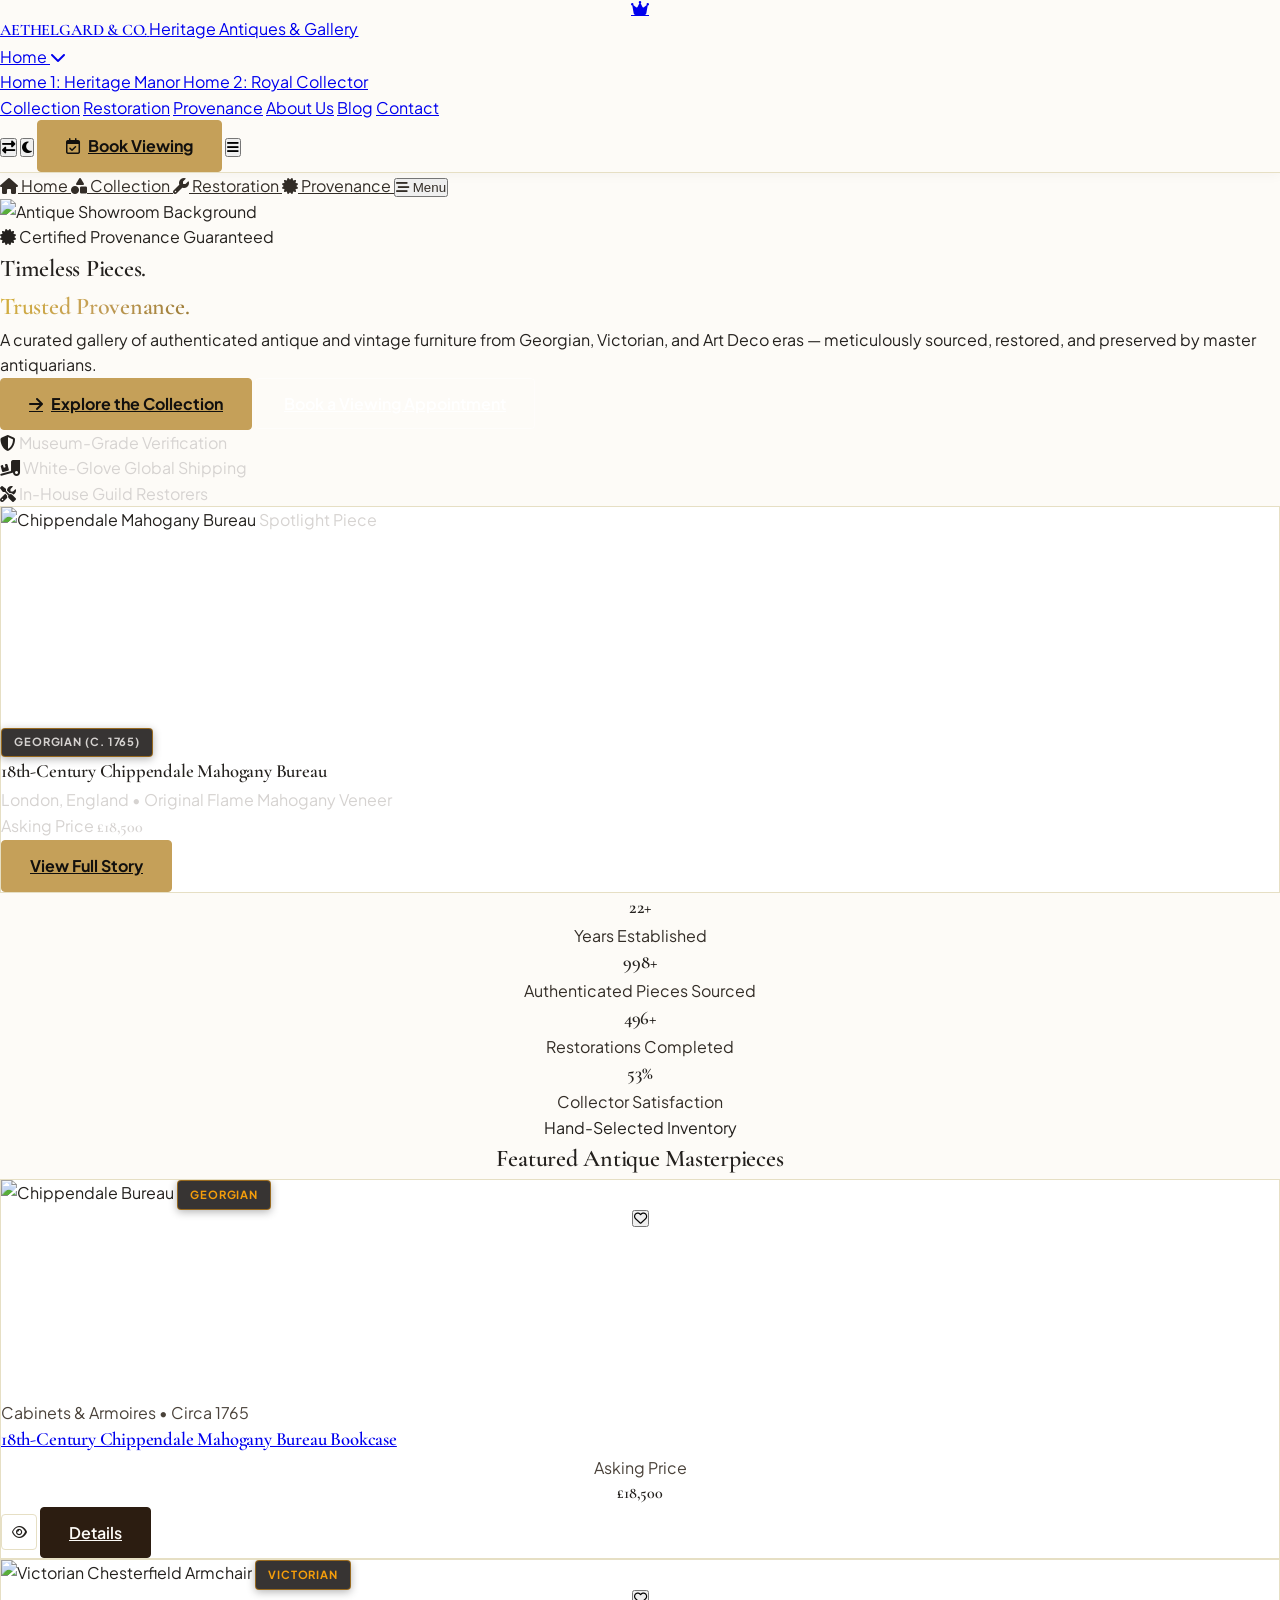
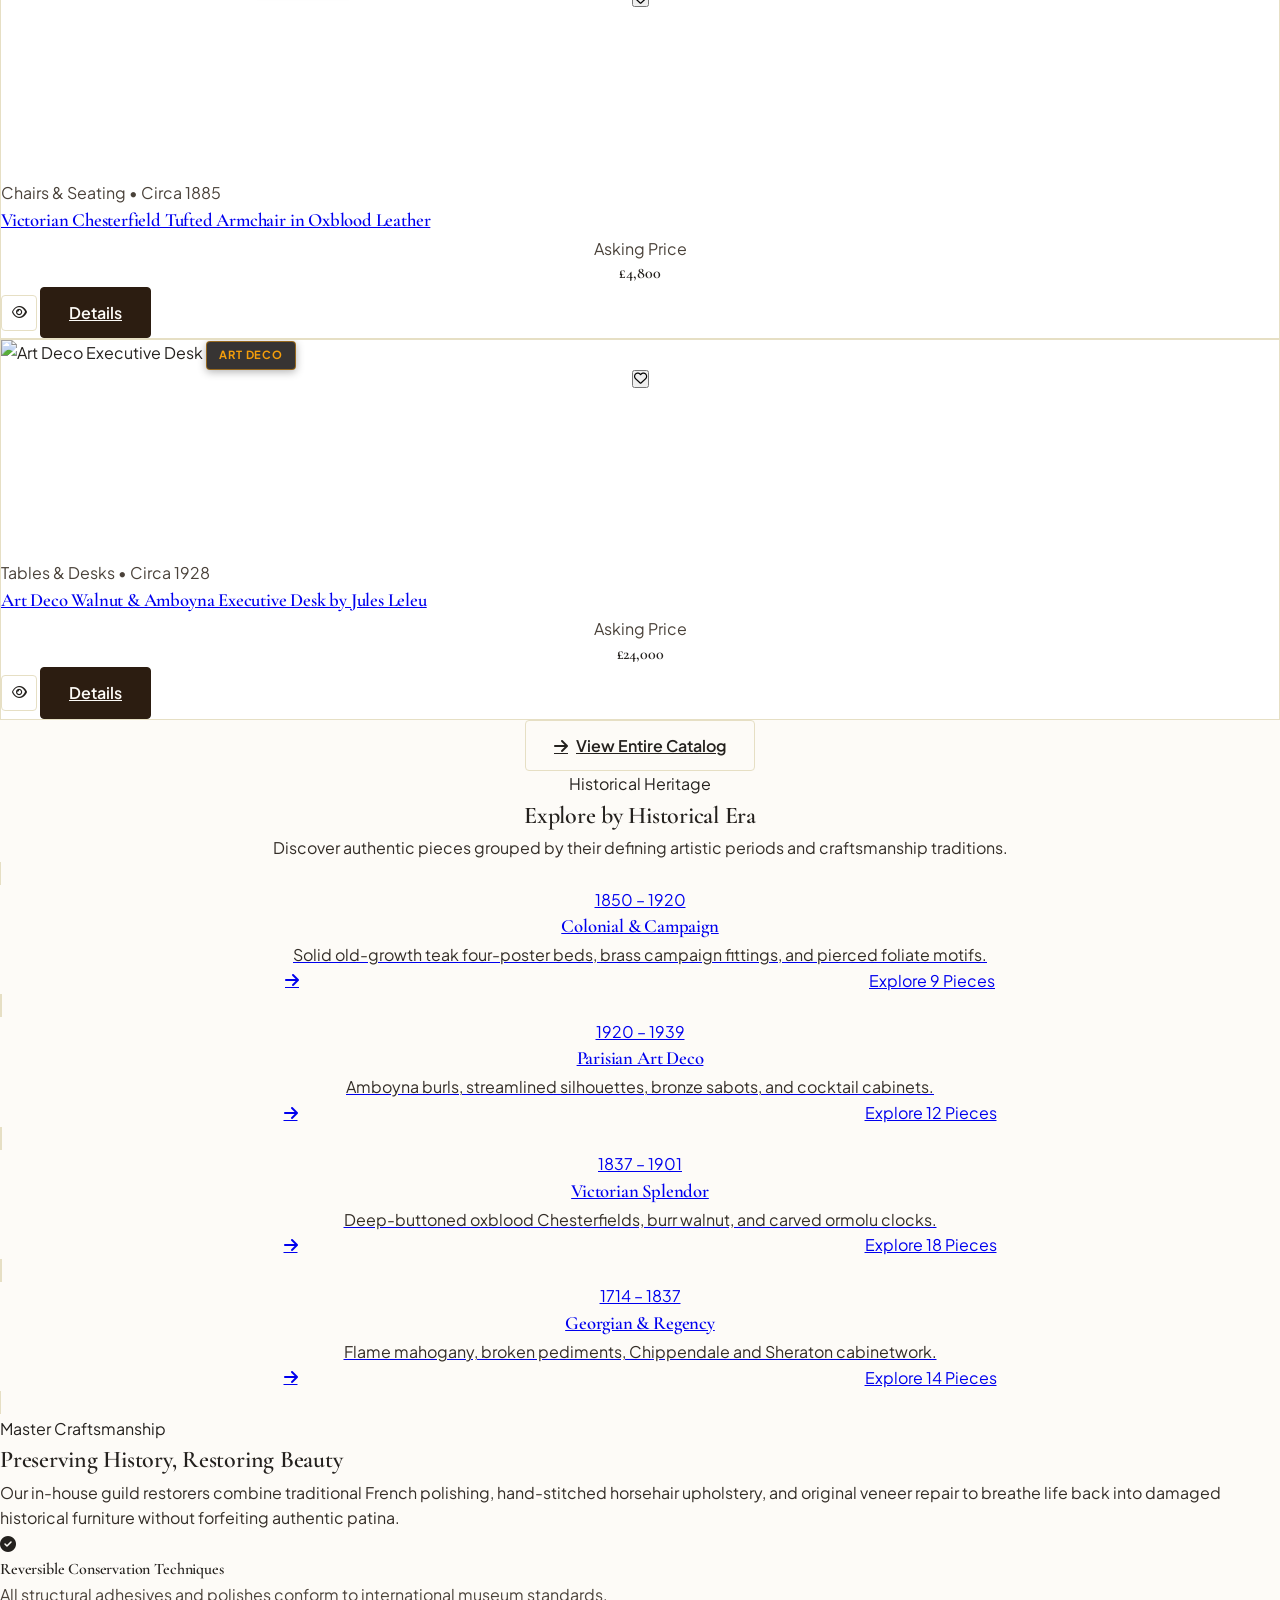
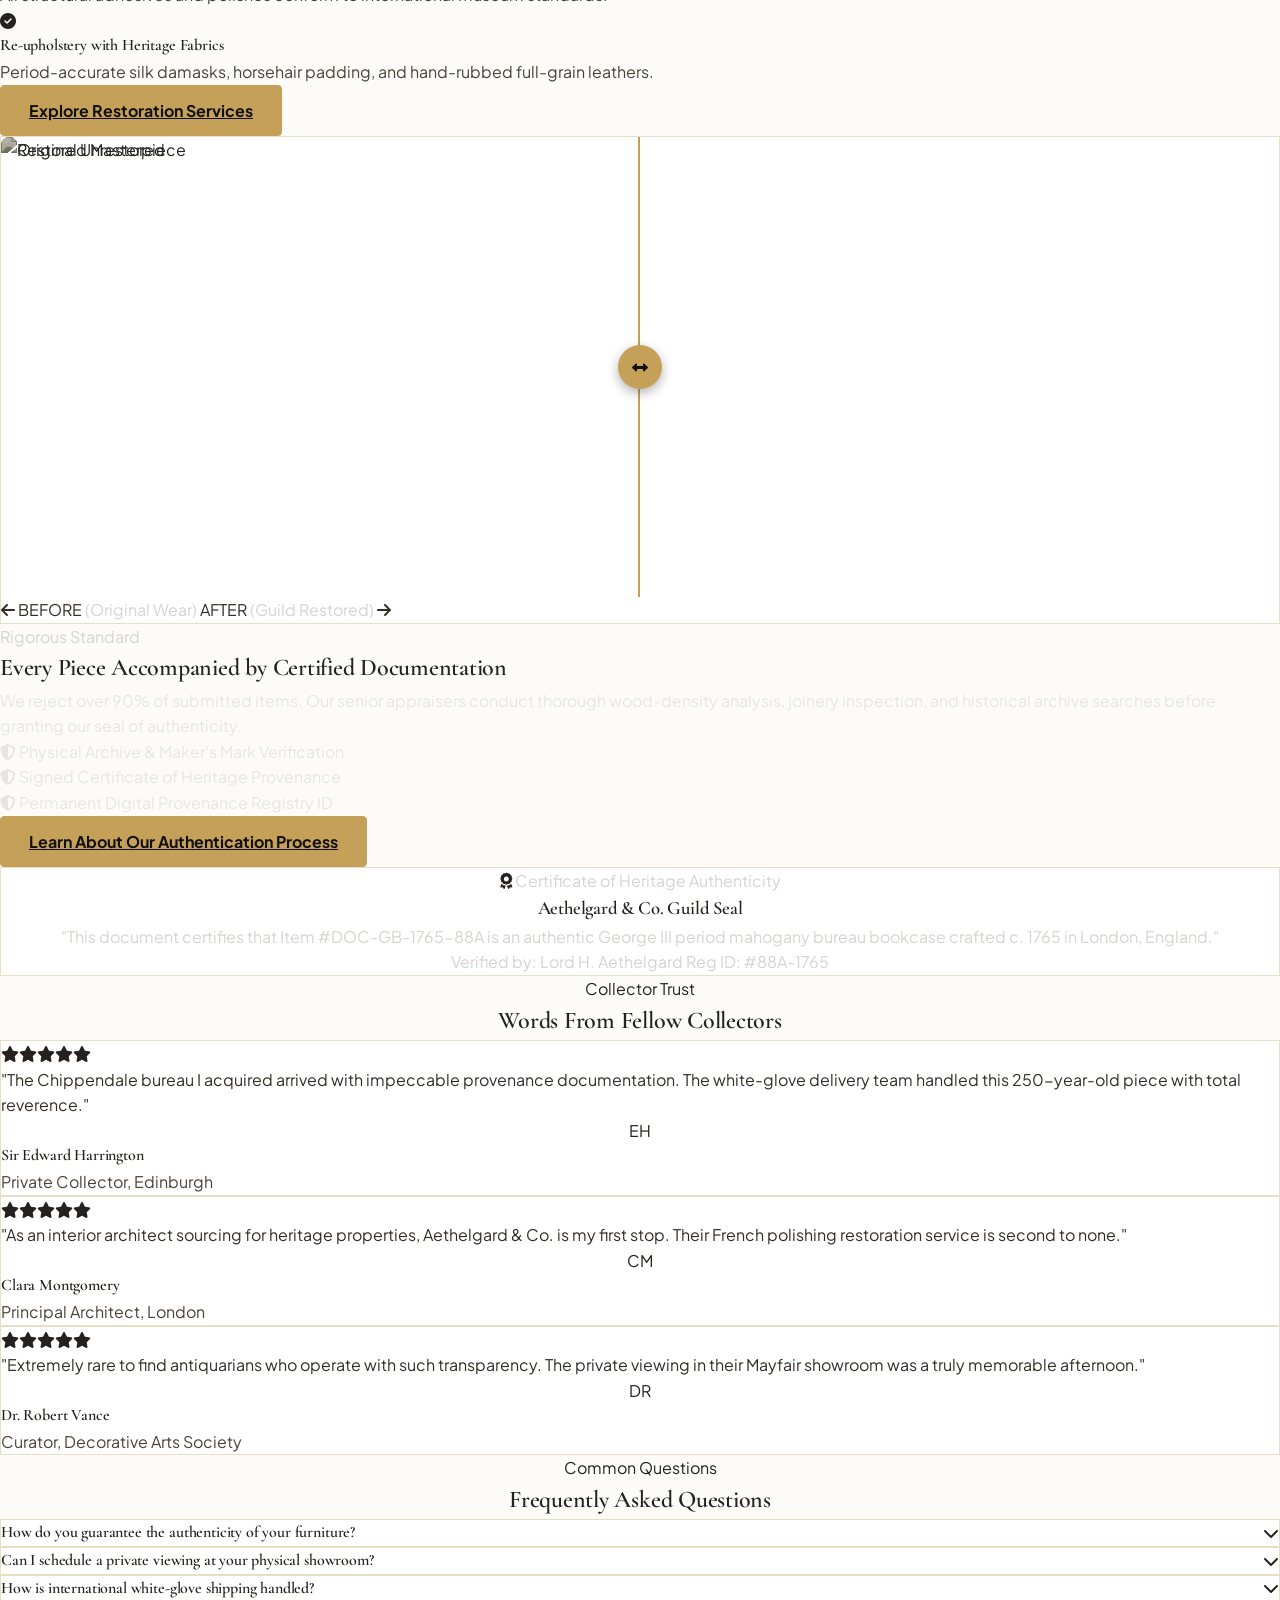
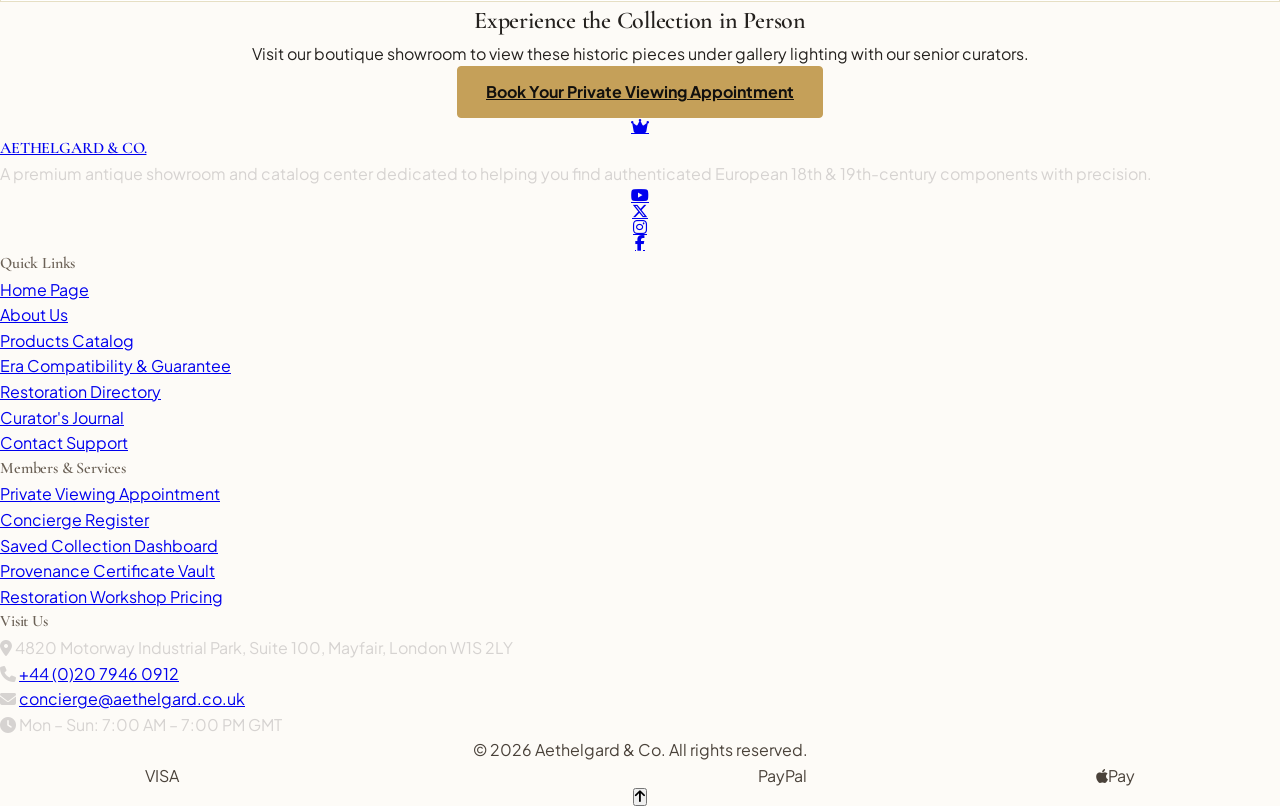
==== index.html @ 1f24c1ad "changes" ====
<!DOCTYPE html>
<html lang="en" class="scroll-smooth">
<head>
  <meta charset="UTF-8">
  <meta name="viewport" content="width=device-width, initial-scale=1.0">
  <title>Curated Antique & Vintage Furniture Showroom</title>
  <meta name="description" content="A curated collection of authenticated antique and vintage furniture from Georgian, Victorian, Art Deco, and Mid-Century eras. Expert restoration and provenance verification.">
  
  <!-- Tailwind CSS CDN -->
  <script src="https://cdn.tailwindcss.com"></script>
  <script>
    tailwind.config = {
      darkMode: 'class',
      theme: {
        extend: {
          colors: {
            heritage: {
              gold: '#C5A059',
              goldHover: '#B08C44',
              mahogany: '#2C1D11',
              parchment: '#FDFBF7',
              linen: '#F7F2EA'
            }
          }
        }
      }
    }
  </script>
  <script>
    if (localStorage.getItem('aethelgard_theme') === 'dark') {
      document.documentElement.classList.add('dark');
    } else {
      document.documentElement.classList.remove('dark');
    }
    if (localStorage.getItem('aethelgard_rtl') === 'true') {
      document.documentElement.setAttribute('dir', 'rtl');
    } else {
      document.documentElement.setAttribute('dir', 'ltr');
    }
  </script>

  <!-- Favicon -->
  <link rel="icon" type="image/png" href="assets/images/favicon.png">
  <link rel="shortcut icon" href="favicon.ico">

  <!-- FontAwesome Icons & Google Fonts -->
  <link rel="stylesheet" href="https://cdnjs.cloudflare.com/ajax/libs/font-awesome/6.5.1/css/all.min.css">
  <link rel="stylesheet" href="assets/css/styles.css">
</head>
<body class="bg-heritage-parchment text-stone-900 dark:bg-[#12100E] dark:text-stone-100 min-h-screen flex flex-col antialiased selection:bg-amber-700 selection:text-white">

  <!-- Main Navigation Header (Sticky) -->
  <header class="header-sticky">
    <div class="max-w-7xl mx-auto px-3 sm:px-6 lg:px-8 h-16 sm:h-20 flex items-center justify-between gap-2 sm:gap-4">
      
      <!-- Brand Logo -->
      <a href="index.html" class="brand-logo-container flex items-center gap-2 sm:gap-3 group shrink-0 min-w-0" dir="ltr">
        <div class="w-8 h-8 sm:w-10 sm:h-10 rounded-full bg-amber-700/10 border border-amber-600/30 flex items-center justify-center group-hover:border-amber-600 transition-colors shrink-0">
          <i class="fa-solid fa-crown text-amber-700 dark:text-amber-500 text-base sm:text-lg"></i>
        </div>
        <div class="min-w-0 text-left">
          <span class="font-serif text-base sm:text-2xl font-bold tracking-tight text-stone-900 dark:text-stone-100 block leading-none whitespace-nowrap">AETHELGARD & CO.</span>
          <span class="text-[8px] sm:text-[10px] tracking-[0.12em] sm:tracking-[0.25em] text-amber-800 dark:text-amber-500 uppercase font-semibold block mt-0.5 sm:mt-1 whitespace-nowrap">Heritage Antiques & Gallery</span>
        </div>
      </a>

      <!-- Desktop Nav Links with Home Dropdown -->
      <nav class="hidden lg:flex items-center gap-4 xl:gap-6 text-sm font-medium text-stone-700 dark:text-stone-300">
        
        <!-- Home Dropdown -->
        <div class="relative group" id="home-dropdown-wrapper" dir="ltr">
          <a href="index.html" class="flex items-center gap-1.5 py-2 text-amber-700 dark:text-amber-500 font-semibold hover:text-amber-700 dark:hover:text-amber-400 transition-colors whitespace-nowrap" dir="ltr">
            <span>Home</span>
            <i class="fa-solid fa-chevron-down text-[10px] transition-transform duration-200 group-hover:rotate-180"></i>
          </a>
          
          <!-- Dropdown Menu -->
          <div class="absolute left-0 top-full pt-2 w-52 opacity-0 invisible group-hover:opacity-100 group-hover:visible transition-all duration-200 transform group-hover:translate-y-0 translate-y-2 z-50 pointer-events-none group-hover:pointer-events-auto" dir="ltr">
            <div class="bg-heritage-parchment dark:bg-stone-900 border border-stone-200 dark:border-stone-800 rounded-xl shadow-2xl p-2 space-y-1 backdrop-blur-lg text-left" dir="ltr">
              <a href="index.html" dir="ltr" class="block p-2.5 rounded-lg bg-amber-500/10 text-xs font-bold text-amber-900 dark:text-amber-400 hover:bg-amber-500/20 transition-colors text-left w-full">
                Home 1: Heritage Manor
              </a>
              <a href="index-2.html" dir="ltr" class="block p-2.5 rounded-lg hover:bg-amber-500/10 text-xs font-bold text-stone-900 dark:text-stone-100 hover:text-amber-700 dark:hover:text-amber-400 transition-colors text-left w-full">
                Home 2: Royal Collector
              </a>
            </div>
          </div>
        </div>

        <a href="products.html" class="hover:text-amber-700 dark:hover:text-amber-500 transition-colors whitespace-nowrap">Collection</a>
        <a href="restoration.html" class="hover:text-amber-700 dark:hover:text-amber-500 transition-colors whitespace-nowrap">Restoration</a>
        <a href="provenance.html" class="hover:text-amber-700 dark:hover:text-amber-500 transition-colors whitespace-nowrap">Provenance</a>
        <a href="about.html" class="hover:text-amber-700 dark:hover:text-amber-500 transition-colors whitespace-nowrap">About Us</a>
        <a href="blog.html" class="hover:text-amber-700 dark:hover:text-amber-500 transition-colors whitespace-nowrap">Blog</a>
        <a href="contact.html" class="hover:text-amber-700 dark:hover:text-amber-500 transition-colors whitespace-nowrap">Contact</a>
      </nav>

      <!-- Action Buttons in Sticky Navbar (Visible on Desktop) -->
      <div class="flex items-center gap-1.5 sm:gap-3 shrink-0">
        <button class="rtl-toggle-btn hidden lg:flex w-8 h-8 rounded-full bg-stone-200/80 dark:bg-stone-800 text-stone-700 dark:text-stone-300 hover:text-amber-700 dark:hover:text-amber-400 hover:bg-amber-700/10 dark:hover:bg-amber-500/10 transition-all items-center justify-center cursor-pointer shadow-sm" title="Toggle RTL / LTR Layout" aria-label="Toggle RTL / LTR Layout">
          <i class="fa-solid fa-right-left text-xs"></i>
        </button>
        <button class="theme-toggle-btn hidden lg:flex w-8 h-8 rounded-full bg-stone-200/80 dark:bg-stone-800 text-stone-700 dark:text-stone-300 hover:text-amber-700 dark:hover:text-amber-400 hover:bg-amber-700/10 dark:hover:bg-amber-500/10 transition-all items-center justify-center cursor-pointer shadow-sm" title="Toggle Light / Dark Mode" aria-label="Toggle Light / Dark Mode">
          <i class="fa-solid fa-moon text-amber-400 text-xs"></i>
        </button>

        <!-- Book Viewing CTA Button -->
        <a href="contact.html#appointment" class="hidden lg:inline-flex btn-heritage-gold text-xs uppercase tracking-wider font-semibold py-2.5 px-4">
          <i class="fa-regular fa-calendar-check mr-1.5"></i> Book Viewing
        </a>

        <!-- Mobile Menu Toggle -->
        <button id="mobile-menu-btn" class="lg:hidden p-1.5 sm:p-2 text-stone-700 dark:text-stone-300 text-lg sm:text-xl flex items-center justify-center cursor-pointer ml-1" title="Open Menu">
          <i class="fa-solid fa-bars"></i>
        </button>
      </div>

    </div>
  </header>

  <!-- Dedicated Fixed Mobile Navigation Bar -->
  <div class="lg:hidden fixed bottom-0 left-0 right-0 z-40 bg-heritage-parchment/95 dark:bg-stone-900/95 backdrop-blur-md border-t border-stone-200 dark:border-stone-800 py-2 px-3 flex items-center justify-around shadow-2xl" dir="ltr">
    <a href="index.html" class="flex flex-col items-center gap-0.5 text-stone-600 dark:text-stone-400 hover:text-amber-700 dark:hover:text-amber-400 transition-colors">
      <i class="fa-solid fa-house text-base"></i>
      <span class="text-[10px] font-medium">Home</span>
    </a>
    <a href="products.html" class="flex flex-col items-center gap-0.5 text-stone-600 dark:text-stone-400 hover:text-amber-700 dark:hover:text-amber-400 transition-colors">
      <i class="fa-solid fa-shapes text-base"></i>
      <span class="text-[10px] font-medium">Collection</span>
    </a>
    <a href="restoration.html" class="flex flex-col items-center gap-0.5 text-stone-600 dark:text-stone-400 hover:text-amber-700 dark:hover:text-amber-400 transition-colors">
      <i class="fa-solid fa-wrench text-base"></i>
      <span class="text-[10px] font-medium">Restoration</span>
    </a>
    <a href="provenance.html" class="flex flex-col items-center gap-0.5 text-stone-600 dark:text-stone-400 hover:text-amber-700 dark:hover:text-amber-400 transition-colors">
      <i class="fa-solid fa-certificate text-base"></i>
      <span class="text-[10px] font-medium">Provenance</span>
    </a>
    <button onclick="document.getElementById('mobile-menu-drawer').classList.add('active')" class="flex flex-col items-center gap-0.5 text-stone-600 dark:text-stone-400 hover:text-amber-700 dark:hover:text-amber-400 transition-colors cursor-pointer">
      <i class="fa-solid fa-bars-staggered text-base"></i>
      <span class="text-[10px] font-medium">Menu</span>
    </button>
  </div>

  <!-- Hero Section -->
  <section class="relative bg-stone-900 text-white overflow-hidden py-24 lg:py-32">
    <div class="absolute inset-0 z-0 opacity-40">
      <img src="https://images.unsplash.com/photo-1544457070-4cd773b4d71e?auto=format&fit=crop&w=2000&q=80" alt="Antique Showroom Background" class="w-full h-full object-cover">
    </div>
    <div class="absolute inset-0 bg-gradient-to-r from-stone-950 via-stone-950/80 to-transparent z-0"></div>

    <div class="max-w-7xl mx-auto px-4 sm:px-6 lg:px-8 relative z-10 grid grid-cols-1 lg:grid-cols-12 gap-12 items-center">
      <div class="lg:col-span-7 space-y-6 text-left" dir="ltr">
        <div class="w-fit inline-flex items-center justify-start gap-2 px-3 py-1 rounded bg-amber-500/10 border border-amber-500/30 text-amber-400 text-xs uppercase tracking-widest font-semibold">
          <i class="fa-solid fa-certificate"></i> Certified Provenance Guaranteed
        </div>
        
        <h1 class="font-serif text-4xl sm:text-5xl lg:text-6xl font-bold leading-tight">
          Timeless Pieces. <br>
          <span class="gold-gradient-text">Trusted Provenance.</span>
        </h1>

        <p class="text-stone-200 text-lg max-w-xl font-light leading-relaxed" style="margin-left: 0 !important; margin-right: auto !important; text-align: left !important; direction: ltr !important;">
          A curated gallery of authenticated antique and vintage furniture from Georgian, Victorian, and Art Deco eras — meticulously sourced, restored, and preserved by master antiquarians.
        </p>

        <div class="flex flex-col sm:flex-row items-center gap-4 pt-4" style="justify-content: flex-start !important; direction: ltr !important; margin-left: 0 !important; margin-right: auto !important;">
          <a href="products.html" class="btn-heritage-gold w-full sm:w-[260px] h-12 inline-flex items-center justify-center text-center text-sm px-6 shadow-lg shadow-amber-900/30 box-border">
            <i class="fa-solid fa-arrow-right mr-2"></i> Explore the Collection
          </a>
          <a href="contact.html#appointment" class="btn-heritage-outline w-full sm:w-[260px] h-12 inline-flex items-center justify-center text-center text-stone-200 border border-stone-500 hover:border-amber-400 hover:text-amber-400 text-sm px-6 box-border">
            Book a Viewing Appointment
          </a>
        </div>

        <div class="pt-8 border-t border-stone-800/80 grid grid-cols-1 sm:grid-cols-3 gap-4 text-xs text-stone-200 font-medium">
          <div class="flex items-center gap-2">
            <i class="fa-solid fa-shield-halved text-amber-400 text-base shrink-0"></i>
            <span class="text-stone-200 font-medium">Museum-Grade Verification</span>
          </div>
          <div class="flex items-center gap-2">
            <i class="fa-solid fa-truck-ramp-box text-amber-400 text-base shrink-0"></i>
            <span class="text-stone-200 font-medium">White-Glove Global Shipping</span>
          </div>
          <div class="flex items-center gap-2">
            <i class="fa-solid fa-screwdriver-wrench text-amber-400 text-base shrink-0"></i>
            <span class="text-stone-200 font-medium">In-House Guild Restorers</span>
          </div>
        </div>
      </div>

      <!-- Hero Featured Piece Card -->
      <div class="lg:col-span-5">
        <div class="heritage-card bg-stone-900/90 border-stone-700/60 p-6 rounded-xl shadow-2xl backdrop-blur">
          <div class="relative rounded-lg overflow-hidden aspect-[4/3] mb-4">
            <img src="https://images.unsplash.com/photo-1544457070-4cd773b4d71e?auto=format&fit=crop&w=800&q=80" alt="Chippendale Mahogany Bureau" class="w-full h-full object-cover">
            <span class="absolute top-3 left-3 bg-amber-700 text-white text-[10px] font-bold uppercase tracking-wider px-2.5 py-1 rounded">Spotlight Piece</span>
          </div>
          <span class="badge-era">Georgian (c. 1765)</span>
          <h3 class="font-serif font-bold text-xl text-white mt-2">18th-Century Chippendale Mahogany Bureau</h3>
          <p class="text-xs text-stone-400 mt-1">London, England • Original Flame Mahogany Veneer</p>
          <div class="mt-4 flex items-center justify-between pt-4 border-t border-stone-800">
            <div>
              <span class="text-[10px] text-stone-400 uppercase tracking-wider block">Asking Price</span>
              <span class="font-serif text-2xl font-bold text-amber-400">£18,500</span>
            </div>
            <a href="product-details.html?id=prod-101" class="btn-heritage-gold text-xs px-4 py-2">View Full Story</a>
          </div>
        </div>
      </div>

    </div>
  </section>

  <!-- Animated Statistics Banner -->
  <section class="py-12 bg-stone-100 dark:bg-stone-900 border-y border-stone-200 dark:border-stone-800">
    <div class="max-w-7xl mx-auto px-4 sm:px-6 lg:px-8 grid grid-cols-2 md:grid-cols-4 gap-8 text-center">
      <div class="space-y-1">
        <h3 class="font-serif text-3xl sm:text-4xl font-bold text-amber-800 dark:text-amber-500 stat-counter" data-target="42" data-suffix="+">0</h3>
        <p class="text-xs uppercase tracking-wider font-semibold text-stone-600 dark:text-stone-400">Years Established</p>
      </div>
      <div class="space-y-1">
        <h3 class="font-serif text-3xl sm:text-4xl font-bold text-amber-800 dark:text-amber-500 stat-counter" data-target="1850" data-suffix="+">0</h3>
        <p class="text-xs uppercase tracking-wider font-semibold text-stone-600 dark:text-stone-400">Authenticated Pieces Sourced</p>
      </div>
      <div class="space-y-1">
        <h3 class="font-serif text-3xl sm:text-4xl font-bold text-amber-800 dark:text-amber-500 stat-counter" data-target="920" data-suffix="+">0</h3>
        <p class="text-xs uppercase tracking-wider font-semibold text-stone-600 dark:text-stone-400">Restorations Completed</p>
      </div>
      <div class="space-y-1">
        <h3 class="font-serif text-3xl sm:text-4xl font-bold text-amber-800 dark:text-amber-500 stat-counter" data-target="99" data-suffix="%">0</h3>
        <p class="text-xs uppercase tracking-wider font-semibold text-stone-600 dark:text-stone-400">Collector Satisfaction</p>
      </div>
    </div>
  </section>

  <!-- Curated Collection Carousel / Grid -->
  <section class="py-20 max-w-7xl mx-auto px-4 sm:px-6 lg:px-8">
    <div class="text-center max-w-2xl mx-auto mb-12">
      <span class="text-xs uppercase tracking-widest text-amber-700 dark:text-amber-500 font-bold block mb-1">Hand-Selected Inventory</span>
      <h2 class="font-serif text-3xl sm:text-4xl font-bold text-stone-900 dark:text-stone-100">Featured Antique Masterpieces</h2>
    </div>

    <!-- Product Grid -->
    <div class="grid grid-cols-1 md:grid-cols-2 lg:grid-cols-3 gap-8">
      
      <!-- Card 1 -->
      <div class="heritage-card group rounded-lg overflow-hidden flex flex-col justify-between">
        <div class="relative overflow-hidden aspect-[4/3] bg-stone-100 dark:bg-stone-800">
          <img src="https://images.unsplash.com/photo-1544457070-4cd773b4d71e?auto=format&fit=crop&w=1000&q=80" alt="Chippendale Bureau" class="w-full h-full object-cover transition-transform duration-700 group-hover:scale-105">
          <span class="absolute top-3 left-3 badge-era">Georgian</span>
          <button onclick="toggleWishlist('prod-101')" data-wishlist-id="prod-101" class="absolute bottom-3 right-3 w-9 h-9 rounded-full bg-white/90 dark:bg-stone-900/90 text-stone-700 dark:text-stone-200 flex items-center justify-center shadow hover:scale-110 transition-transform">
            <i class="fa-regular fa-heart"></i>
          </button>
        </div>
        <div class="p-5 flex-1 flex flex-col justify-between">
          <div>
            <span class="text-xs text-stone-500 font-medium">Cabinets & Armoires • Circa 1765</span>
            <h3 class="font-serif font-bold text-lg text-stone-900 dark:text-stone-100 mt-1 hover:text-amber-700 transition-colors">
              <a href="product-details.html?id=prod-101">18th-Century Chippendale Mahogany Bureau Bookcase</a>
            </h3>
          </div>
          <div class="mt-4 pt-3.5 border-t border-stone-200 dark:border-stone-800 flex items-center justify-between gap-2">
            <div class="flex flex-col justify-center text-left">
              <span class="text-[10px] text-stone-500 dark:text-stone-400 uppercase tracking-wider font-semibold block leading-none mb-1 text-left">Asking Price</span>
              <span class="font-serif font-bold text-base sm:text-lg text-amber-800 dark:text-amber-500 leading-none text-left">£18,500</span>
            </div>
            <button onclick="openQuickViewModal('prod-101')" class="btn-heritage-outline w-9 h-9 p-0 inline-flex items-center justify-center rounded text-xs shrink-0 mx-auto" title="Quick View"><i class="fa-regular fa-eye text-xs"></i></button>
            <a href="product-details.html?id=prod-101" class="btn-heritage-primary h-9 px-3.5 text-xs font-semibold uppercase tracking-wider inline-flex items-center justify-center shrink-0">Details</a>
          </div>
        </div>
      </div>

      <!-- Card 2 -->
      <div class="heritage-card group rounded-lg overflow-hidden flex flex-col justify-between">
        <div class="relative overflow-hidden aspect-[4/3] bg-stone-100 dark:bg-stone-800">
          <img src="https://images.unsplash.com/photo-1586023492125-27b2c045efd7?auto=format&fit=crop&w=1000&q=80" alt="Victorian Chesterfield Armchair" class="w-full h-full object-cover transition-transform duration-700 group-hover:scale-105">
          <span class="absolute top-3 left-3 badge-era">Victorian</span>
          <button onclick="toggleWishlist('prod-102')" data-wishlist-id="prod-102" class="absolute bottom-3 right-3 w-9 h-9 rounded-full bg-white/90 dark:bg-stone-900/90 text-stone-700 dark:text-stone-200 flex items-center justify-center shadow hover:scale-110 transition-transform">
            <i class="fa-regular fa-heart"></i>
          </button>
        </div>
        <div class="p-5 flex-1 flex flex-col justify-between">
          <div>
            <span class="text-xs text-stone-500 font-medium">Chairs & Seating • Circa 1885</span>
            <h3 class="font-serif font-bold text-lg text-stone-900 dark:text-stone-100 mt-1 hover:text-amber-700 transition-colors">
              <a href="product-details.html?id=prod-102">Victorian Chesterfield Tufted Armchair in Oxblood Leather</a>
            </h3>
          </div>
          <div class="mt-4 pt-3.5 border-t border-stone-200 dark:border-stone-800 flex items-center justify-between gap-2">
            <div class="flex flex-col justify-center text-left">
              <span class="text-[10px] text-stone-500 dark:text-stone-400 uppercase tracking-wider font-semibold block leading-none mb-1 text-left">Asking Price</span>
              <span class="font-serif font-bold text-base sm:text-lg text-amber-800 dark:text-amber-500 leading-none text-left">£4,800</span>
            </div>
            <button onclick="openQuickViewModal('prod-102')" class="btn-heritage-outline w-9 h-9 p-0 inline-flex items-center justify-center rounded text-xs shrink-0 mx-auto" title="Quick View"><i class="fa-regular fa-eye text-xs"></i></button>
            <a href="product-details.html?id=prod-102" class="btn-heritage-primary h-9 px-3.5 text-xs font-semibold uppercase tracking-wider inline-flex items-center justify-center shrink-0">Details</a>
          </div>
        </div>
      </div>

      <!-- Card 3 -->
      <div class="heritage-card group rounded-lg overflow-hidden flex flex-col justify-between">
        <div class="relative overflow-hidden aspect-[4/3] bg-stone-100 dark:bg-stone-800">
          <img src="https://images.unsplash.com/photo-1518455027359-f3f8164ba6bd?auto=format&fit=crop&w=1000&q=80" alt="Art Deco Executive Desk" class="w-full h-full object-cover transition-transform duration-700 group-hover:scale-105">
          <span class="absolute top-3 left-3 badge-era">Art Deco</span>
          <button onclick="toggleWishlist('prod-103')" data-wishlist-id="prod-103" class="absolute bottom-3 right-3 w-9 h-9 rounded-full bg-white/90 dark:bg-stone-900/90 text-stone-700 dark:text-stone-200 flex items-center justify-center shadow hover:scale-110 transition-transform">
            <i class="fa-regular fa-heart"></i>
          </button>
        </div>
        <div class="p-5 flex-1 flex flex-col justify-between">
          <div>
            <span class="text-xs text-stone-500 font-medium">Tables & Desks • Circa 1928</span>
            <h3 class="font-serif font-bold text-lg text-stone-900 dark:text-stone-100 mt-1 hover:text-amber-700 transition-colors">
              <a href="product-details.html?id=prod-103">Art Deco Walnut & Amboyna Executive Desk by Jules Leleu</a>
            </h3>
          </div>
          <div class="mt-4 pt-3.5 border-t border-stone-200 dark:border-stone-800 flex items-center justify-between gap-2">
            <div class="flex flex-col justify-center text-left">
              <span class="text-[10px] text-stone-500 dark:text-stone-400 uppercase tracking-wider font-semibold block leading-none mb-1 text-left">Asking Price</span>
              <span class="font-serif font-bold text-base sm:text-lg text-amber-800 dark:text-amber-500 leading-none text-left">£24,000</span>
            </div>
            <button onclick="openQuickViewModal('prod-103')" class="btn-heritage-outline w-9 h-9 p-0 inline-flex items-center justify-center rounded text-xs shrink-0 mx-auto" title="Quick View"><i class="fa-regular fa-eye text-xs"></i></button>
            <a href="product-details.html?id=prod-103" class="btn-heritage-primary h-9 px-3.5 text-xs font-semibold uppercase tracking-wider inline-flex items-center justify-center shrink-0">Details</a>
          </div>
        </div>
      </div>

    </div>

    <!-- View Catalog CTA at Bottom of Section -->
    <div class="mt-12 text-center flex justify-center">
      <a href="products.html" class="btn-heritage-outline text-sm py-3 px-8 text-center justify-center">
        <i class="fa-solid fa-arrow-right mr-1.5"></i> View Entire Catalog
      </a>
    </div>
  </section>

  <!-- Eras & Styles Showcase -->
  <section class="py-20 bg-stone-200/60 dark:bg-stone-900/60">
    <div class="max-w-7xl mx-auto px-4 sm:px-6 lg:px-8">
      <div class="text-center max-w-2xl mx-auto mb-14">
        <span class="text-xs uppercase tracking-widest text-amber-700 dark:text-amber-500 font-bold block mb-1">Historical Heritage</span>
        <h2 class="font-serif text-3xl sm:text-4xl font-bold text-stone-900 dark:text-stone-100">Explore by Historical Era</h2>
        <p class="text-stone-600 dark:text-stone-400 text-sm mt-2">Discover authentic pieces grouped by their defining artistic periods and craftsmanship traditions.</p>
      </div>

      <div class="grid grid-cols-1 sm:grid-cols-2 lg:grid-cols-4 gap-6">
        
        <!-- Era Card 1: Colonial & Campaign -->
        <a href="products.html" class="heritage-card group rounded-xl border border-stone-200/80 dark:border-stone-800 bg-white dark:bg-stone-900/90 p-6 flex flex-col justify-between items-center text-center hover:border-amber-600/60 transition-all shadow-sm">
          <div class="text-center w-full">
            <span class="text-xs font-bold tracking-wider text-amber-700 dark:text-amber-400 block mb-2 text-center">1850 – 1920</span>
            <h3 class="font-serif font-bold text-xl text-stone-900 dark:text-stone-100 mb-3 text-center">Colonial & Campaign</h3>
            <p class="text-xs text-stone-600 dark:text-stone-400 leading-relaxed text-center">Solid old-growth teak four-poster beds, brass campaign fittings, and pierced foliate motifs.</p>
          </div>
          <div class="pt-4 mt-6 border-t border-stone-200 dark:border-stone-800 flex items-center justify-center gap-2 w-full text-xs font-semibold text-amber-800 dark:text-amber-400">
            <span>Explore 9 Pieces</span>
            <i class="fa-solid fa-arrow-right text-amber-700 dark:text-amber-400 group-hover:translate-x-1 transition-transform"></i>
          </div>
        </a>

        <!-- Era Card 2: Parisian Art Deco -->
        <a href="products.html" class="heritage-card group rounded-xl border border-stone-200/80 dark:border-stone-800 bg-white dark:bg-stone-900/90 p-6 flex flex-col justify-between items-center text-center hover:border-amber-600/60 transition-all shadow-sm">
          <div class="text-center w-full">
            <span class="text-xs font-bold tracking-wider text-amber-700 dark:text-amber-400 block mb-2 text-center">1920 – 1939</span>
            <h3 class="font-serif font-bold text-xl text-stone-900 dark:text-stone-100 mb-3 text-center">Parisian Art Deco</h3>
            <p class="text-xs text-stone-600 dark:text-stone-400 leading-relaxed text-center">Amboyna burls, streamlined silhouettes, bronze sabots, and cocktail cabinets.</p>
          </div>
          <div class="pt-4 mt-6 border-t border-stone-200 dark:border-stone-800 flex items-center justify-center gap-2 w-full text-xs font-semibold text-amber-800 dark:text-amber-400">
            <span>Explore 12 Pieces</span>
            <i class="fa-solid fa-arrow-right text-amber-700 dark:text-amber-400 group-hover:translate-x-1 transition-transform"></i>
          </div>
        </a>

        <!-- Era Card 3: Victorian Splendor -->
        <a href="products.html" class="heritage-card group rounded-xl border border-stone-200/80 dark:border-stone-800 bg-white dark:bg-stone-900/90 p-6 flex flex-col justify-between items-center text-center hover:border-amber-600/60 transition-all shadow-sm">
          <div class="text-center w-full">
            <span class="text-xs font-bold tracking-wider text-amber-700 dark:text-amber-400 block mb-2 text-center">1837 – 1901</span>
            <h3 class="font-serif font-bold text-xl text-stone-900 dark:text-stone-100 mb-3 text-center">Victorian Splendor</h3>
            <p class="text-xs text-stone-600 dark:text-stone-400 leading-relaxed text-center">Deep-buttoned oxblood Chesterfields, burr walnut, and carved ormolu clocks.</p>
          </div>
          <div class="pt-4 mt-6 border-t border-stone-200 dark:border-stone-800 flex items-center justify-center gap-2 w-full text-xs font-semibold text-amber-800 dark:text-amber-400">
            <span>Explore 18 Pieces</span>
            <i class="fa-solid fa-arrow-right text-amber-700 dark:text-amber-400 group-hover:translate-x-1 transition-transform"></i>
          </div>
        </a>

        <!-- Era Card 4: Georgian & Regency -->
        <a href="products.html" class="heritage-card group rounded-xl border border-stone-200/80 dark:border-stone-800 bg-white dark:bg-stone-900/90 p-6 flex flex-col justify-between items-center text-center hover:border-amber-600/60 transition-all shadow-sm">
          <div class="text-center w-full">
            <span class="text-xs font-bold tracking-wider text-amber-700 dark:text-amber-400 block mb-2 text-center">1714 – 1837</span>
            <h3 class="font-serif font-bold text-xl text-stone-900 dark:text-stone-100 mb-3 text-center">Georgian & Regency</h3>
            <p class="text-xs text-stone-600 dark:text-stone-400 leading-relaxed text-center">Flame mahogany, broken pediments, Chippendale and Sheraton cabinetwork.</p>
          </div>
          <div class="pt-4 mt-6 border-t border-stone-200 dark:border-stone-800 flex items-center justify-center gap-2 w-full text-xs font-semibold text-amber-800 dark:text-amber-400">
            <span>Explore 14 Pieces</span>
            <i class="fa-solid fa-arrow-right text-amber-700 dark:text-amber-400 group-hover:translate-x-1 transition-transform"></i>
          </div>
        </a>

      </div>
    </div>
  </section>

  <!-- Interactive Before / After Restoration Showcase -->
  <section class="py-20 max-w-7xl mx-auto px-4 sm:px-6 lg:px-8">
    <div class="grid grid-cols-1 lg:grid-cols-12 gap-12 items-center">
      <div class="lg:col-span-5 space-y-6">
        <span class="text-xs uppercase tracking-widest text-amber-700 dark:text-amber-500 font-bold block">Master Craftsmanship</span>
        <h2 class="font-serif text-3xl sm:text-4xl font-bold text-stone-900 dark:text-stone-100">Preserving History, Restoring Beauty</h2>
        <p class="text-stone-600 dark:text-stone-400 text-sm leading-relaxed">
          Our in-house guild restorers combine traditional French polishing, hand-stitched horsehair upholstery, and original veneer repair to breathe life back into damaged historical furniture without forfeiting authentic patina.
        </p>
        
        <div class="space-y-3 pt-2">
          <div class="flex items-start gap-3">
            <i class="fa-solid fa-circle-check text-amber-700 dark:text-amber-500 mt-1"></i>
            <div>
              <h4 class="font-semibold text-sm">Reversible Conservation Techniques</h4>
              <p class="text-xs text-stone-500">All structural adhesives and polishes conform to international museum standards.</p>
            </div>
          </div>
          <div class="flex items-start gap-3">
            <i class="fa-solid fa-circle-check text-amber-700 dark:text-amber-500 mt-1"></i>
            <div>
              <h4 class="font-semibold text-sm">Re-upholstery with Heritage Fabrics</h4>
              <p class="text-xs text-stone-500">Period-accurate silk damasks, horsehair padding, and hand-rubbed full-grain leathers.</p>
            </div>
          </div>
        </div>

        <div class="pt-4">
          <a href="restoration.html" class="btn-heritage-gold text-xs sm:text-sm py-3 px-5 sm:px-6 w-full sm:w-auto text-center justify-center inline-flex">Explore Restoration Services</a>
        </div>
      </div>

      <!-- Before/After Slider Container -->
      <div class="lg:col-span-7">
        <div class="heritage-card p-4 rounded-xl">
          <div class="ba-container">
            <!-- After Restored Image -->
            <img src="https://images.unsplash.com/photo-1555041469-a586c61ea9bc?auto=format&fit=crop&w=1200&q=80" alt="Restored Masterpiece" class="ba-after-img">
            
            <!-- Before Image Wrapper -->
            <div class="ba-before-wrapper">
              <img src="https://images.unsplash.com/photo-1555041469-a586c61ea9bc?auto=format&fit=crop&w=1200&q=80" alt="Original Unrestored" class="ba-before-img" style="filter: sepia(0.55) contrast(0.85) brightness(0.75) grayscale(0.25);">
            </div>

            <!-- Drag Handle -->
            <div class="ba-handle">
              <i class="fa-solid fa-left-right text-xs"></i>
            </div>
          </div>
          <div class="flex justify-between items-center text-[11px] sm:text-xs font-semibold text-stone-600 dark:text-stone-400 px-1 sm:px-2 mt-3 gap-2">
            <span class="text-left flex items-center gap-1"><i class="fa-solid fa-arrow-left text-amber-700"></i> <span>BEFORE <span class="text-[10px] text-stone-400 font-normal hidden sm:inline">(Original Wear)</span></span></span>
            <span class="text-right flex items-center justify-end gap-1"><span>AFTER <span class="text-[10px] text-stone-400 font-normal hidden sm:inline">(Guild Restored)</span></span> <i class="fa-solid fa-arrow-right text-amber-700"></i></span>
          </div>
        </div>
      </div>
    </div>
  </section>

  <!-- Provenance & Authentication Highlight -->
  <section class="py-20 bg-stone-900 text-white relative overflow-hidden">
    <div class="max-w-7xl mx-auto px-4 sm:px-6 lg:px-8 relative z-10 grid grid-cols-1 lg:grid-cols-2 gap-12 items-center">
      <div class="space-y-6">
        <span class="text-xs uppercase tracking-widest text-amber-400 font-bold block">Rigorous Standard</span>
        <h2 class="font-serif text-3xl sm:text-4xl font-bold">Every Piece Accompanied by Certified Documentation</h2>
        <p class="text-stone-300 text-sm leading-relaxed">
          We reject over 90% of submitted items. Our senior appraisers conduct thorough wood-density analysis, joinery inspection, and historical archive searches before granting our seal of authenticity.
        </p>

        <ul class="space-y-3 text-sm text-stone-300">
          <li class="flex items-center gap-3"><i class="fa-solid fa-shield-halved text-amber-400"></i> Physical Archive & Maker's Mark Verification</li>
          <li class="flex items-center gap-3"><i class="fa-solid fa-shield-halved text-amber-400"></i> Signed Certificate of Heritage Provenance</li>
          <li class="flex items-center gap-3"><i class="fa-solid fa-shield-halved text-amber-400"></i> Permanent Digital Provenance Registry ID</li>
        </ul>

        <div class="pt-4">
          <a href="provenance.html" class="btn-heritage-gold text-xs sm:text-sm py-3 px-5 sm:px-6 w-full sm:w-auto text-center justify-center inline-flex">Learn About Our Authentication Process</a>
        </div>
      </div>

      <!-- Certificate Mock Showcase -->
      <div class="heritage-card bg-stone-950 border-amber-600/40 p-8 rounded-xl relative shadow-2xl">
        <div class="border border-amber-600/30 p-6 text-center space-y-4">
          <i class="fa-solid fa-award text-4xl text-amber-500"></i>
          <span class="text-[10px] tracking-[0.3em] uppercase text-amber-400 font-bold block">Certificate of Heritage Authenticity</span>
          <h3 class="font-serif text-2xl text-stone-100 font-bold">Aethelgard & Co. Guild Seal</h3>
          <p class="text-xs text-stone-400 italic">"This document certifies that Item #DOC-GB-1765-88A is an authentic George III period mahogany bureau bookcase crafted c. 1765 in London, England."</p>
          <div class="pt-4 border-t border-stone-800 flex justify-between items-center text-[11px] text-stone-500">
            <span>Verified by: Lord H. Aethelgard</span>
            <span>Reg ID: #88A-1765</span>
          </div>
        </div>
      </div>
    </div>
  </section>

  <!-- Collector Testimonials -->
  <section class="py-20 max-w-7xl mx-auto px-4 sm:px-6 lg:px-8">
    <div class="text-center max-w-2xl mx-auto mb-14">
      <span class="text-xs uppercase tracking-widest text-amber-700 dark:text-amber-500 font-bold block mb-1">Collector Trust</span>
      <h2 class="font-serif text-3xl sm:text-4xl font-bold text-stone-900 dark:text-stone-100">Words From Fellow Collectors</h2>
    </div>

    <div class="grid grid-cols-1 md:grid-cols-3 gap-8">
      
      <div class="heritage-card p-6 rounded-lg flex flex-col justify-between text-left" dir="ltr" style="text-align: left !important; direction: ltr !important;">
        <div>
          <div class="text-amber-600 text-sm mb-4">
            <i class="fa-solid fa-star"></i><i class="fa-solid fa-star"></i><i class="fa-solid fa-star"></i><i class="fa-solid fa-star"></i><i class="fa-solid fa-star"></i>
          </div>
          <p class="text-stone-600 dark:text-stone-300 text-sm italic" style="text-align: left !important;">"The Chippendale bureau I acquired arrived with impeccable provenance documentation. The white-glove delivery team handled this 250-year-old piece with total reverence."</p>
        </div>
        <div class="mt-6 pt-4 border-t border-stone-200 dark:border-stone-800 flex items-center gap-3" dir="ltr" style="justify-content: flex-start !important; direction: ltr !important; margin-left: 0 !important; margin-right: auto !important;">
          <div class="w-10 h-10 rounded-full bg-stone-300 dark:bg-stone-700 flex items-center justify-center font-bold text-stone-800 dark:text-stone-200">EH</div>
          <div dir="ltr" class="text-left" style="text-align: left !important;">
            <h4 class="font-bold text-xs text-stone-900 dark:text-stone-100">Sir Edward Harrington</h4>
            <span class="text-[11px] text-stone-500">Private Collector, Edinburgh</span>
          </div>
        </div>
      </div>

      <div class="heritage-card p-6 rounded-lg flex flex-col justify-between text-left" dir="ltr" style="text-align: left !important; direction: ltr !important;">
        <div>
          <div class="text-amber-600 text-sm mb-4">
            <i class="fa-solid fa-star"></i><i class="fa-solid fa-star"></i><i class="fa-solid fa-star"></i><i class="fa-solid fa-star"></i><i class="fa-solid fa-star"></i>
          </div>
          <p class="text-stone-600 dark:text-stone-300 text-sm italic" style="text-align: left !important;">"As an interior architect sourcing for heritage properties, Aethelgard & Co. is my first stop. Their French polishing restoration service is second to none."</p>
        </div>
        <div class="mt-6 pt-4 border-t border-stone-200 dark:border-stone-800 flex items-center gap-3" dir="ltr" style="justify-content: flex-start !important; direction: ltr !important; margin-left: 0 !important; margin-right: auto !important;">
          <div class="w-10 h-10 rounded-full bg-stone-300 dark:bg-stone-700 flex items-center justify-center font-bold text-stone-800 dark:text-stone-200">CM</div>
          <div dir="ltr" class="text-left" style="text-align: left !important;">
            <h4 class="font-bold text-xs text-stone-900 dark:text-stone-100">Clara Montgomery</h4>
            <span class="text-[11px] text-stone-500">Principal Architect, London</span>
          </div>
        </div>
      </div>

      <div class="heritage-card p-6 rounded-lg flex flex-col justify-between text-left" dir="ltr" style="text-align: left !important; direction: ltr !important;">
        <div>
          <div class="text-amber-600 text-sm mb-4">
            <i class="fa-solid fa-star"></i><i class="fa-solid fa-star"></i><i class="fa-solid fa-star"></i><i class="fa-solid fa-star"></i><i class="fa-solid fa-star"></i>
          </div>
          <p class="text-stone-600 dark:text-stone-300 text-sm italic" style="text-align: left !important;">"Extremely rare to find antiquarians who operate with such transparency. The private viewing in their Mayfair showroom was a truly memorable afternoon."</p>
        </div>
        <div class="mt-6 pt-4 border-t border-stone-200 dark:border-stone-800 flex items-center gap-3" dir="ltr" style="justify-content: flex-start !important; direction: ltr !important; margin-left: 0 !important; margin-right: auto !important;">
          <div class="w-10 h-10 rounded-full bg-stone-300 dark:bg-stone-700 flex items-center justify-center font-bold text-stone-800 dark:text-stone-200">DR</div>
          <div dir="ltr" class="text-left" style="text-align: left !important;">
            <h4 class="font-bold text-xs text-stone-900 dark:text-stone-100">Dr. Robert Vance</h4>
            <span class="text-[11px] text-stone-500">Curator, Decorative Arts Society</span>
          </div>
        </div>
      </div>

    </div>
  </section>

  <!-- FAQ Accordion Section -->
  <section class="py-20 bg-stone-100 dark:bg-stone-900 border-t border-stone-200 dark:border-stone-800">
    <div class="max-w-4xl mx-auto px-4 sm:px-6 lg:px-8">
      <div class="text-center mb-12">
        <span class="text-xs uppercase tracking-widest text-amber-700 dark:text-amber-500 font-bold block mb-1">Common Questions</span>
        <h2 class="font-serif text-3xl font-bold text-stone-900 dark:text-stone-100">Frequently Asked Questions</h2>
      </div>

      <div class="space-y-4">
        
        <details class="heritage-card p-5 rounded-lg group">
          <summary class="font-serif font-bold text-lg cursor-pointer flex justify-between items-center text-stone-900 dark:text-stone-100">
            How do you guarantee the authenticity of your furniture?
            <i class="fa-solid fa-chevron-down text-amber-700 transition-transform group-open:rotate-180"></i>
          </summary>
          <p class="text-sm text-stone-600 dark:text-stone-400 mt-3 leading-relaxed">
            Every piece undergoes rigorous inspection by our senior appraisers, including wood density testing, joinery analysis, and archive cross-referencing. Each item comes with a signed Certificate of Authenticity.
          </p>
        </details>

        <details class="heritage-card p-5 rounded-lg group">
          <summary class="font-serif font-bold text-lg cursor-pointer flex justify-between items-center text-stone-900 dark:text-stone-100">
            Can I schedule a private viewing at your physical showroom?
            <i class="fa-solid fa-chevron-down text-amber-700 transition-transform group-open:rotate-180"></i>
          </summary>
          <p class="text-sm text-stone-600 dark:text-stone-400 mt-3 leading-relaxed">
            Yes, we welcome private viewings by appointment. You can select your preferred date, time slot, and piece of interest via our appointment booking system.
          </p>
        </details>

        <details class="heritage-card p-5 rounded-lg group">
          <summary class="font-serif font-bold text-lg cursor-pointer flex justify-between items-center text-stone-900 dark:text-stone-100">
            How is international white-glove shipping handled?
            <i class="fa-solid fa-chevron-down text-amber-700 transition-transform group-open:rotate-180"></i>
          </summary>
          <p class="text-sm text-stone-600 dark:text-stone-400 mt-3 leading-relaxed">
            We partner exclusively with specialized art and antique logistics couriers. Items are custom-crated, climate-controlled, and insured for 100% of their appraised value during transit.
          </p>
        </details>

      </div>
    </div>
  </section>

  <!-- Showroom Visit CTA Banner -->
  <section class="w-full py-16 bg-[#2C1D11] text-amber-50 relative text-center">
    <div class="max-w-4xl mx-auto px-4 text-center space-y-4">
      <h2 class="font-serif text-3xl sm:text-4xl font-bold text-center text-white">Experience the Collection in Person</h2>
      <p class="text-amber-200/90 text-sm max-w-xl mx-auto text-center leading-relaxed">Visit our boutique showroom to view these historic pieces under gallery lighting with our senior curators.</p>
      <div class="pt-4 flex justify-center text-center">
        <a href="contact.html#appointment" class="btn-heritage-gold py-3.5 px-8 text-xs font-bold uppercase tracking-wider mx-auto text-center justify-center">
          Book Your Private Viewing Appointment
        </a>
      </div>
    </div>
  </section>

  <!-- Main Footer -->
  <footer class="bg-[#0b0f19] text-stone-400 pt-16 pb-8 border-t border-stone-800/80 mt-auto" dir="ltr">
    <div class="max-w-7xl mx-auto px-4 sm:px-6 lg:px-8">
      
      <!-- 4-Column Footer Grid matching reference design -->
      <div class="grid grid-cols-1 sm:grid-cols-2 lg:grid-cols-4 gap-8 lg:gap-10 pb-12 border-b border-stone-800/80">
        
        <!-- 1st Column: Logo, Brand Name, Content & Social Media Icons -->
        <div class="space-y-4">
          <a href="index.html" class="brand-logo-container inline-flex items-center gap-3 group" dir="ltr">
            <div class="w-9 h-9 rounded-lg bg-amber-700/20 border border-amber-600/40 flex items-center justify-center shrink-0 group-hover:border-amber-500 transition-colors">
              <i class="fa-solid fa-crown text-amber-500 text-base"></i>
            </div>
            <span class="font-serif text-lg font-bold tracking-tight text-white block leading-snug group-hover:text-amber-400 transition-colors">AETHELGARD & CO.</span>
          </a>
          
          <p class="text-xs text-stone-400 leading-relaxed">
            A premium antique showroom and catalog center dedicated to helping you find authenticated European 18th & 19th-century components with precision.
          </p>

          <!-- Social Links Buttons -->
          <div class="flex items-center gap-2 text-stone-400 pt-2">
            <a href="https://youtube.com" target="_blank" rel="noopener noreferrer" aria-label="YouTube" class="w-8 h-8 rounded-full bg-stone-900/90 border border-stone-800 flex items-center justify-center hover:text-white hover:bg-amber-600/40 hover:border-amber-500 transition-all shadow-sm">
              <i class="fa-brands fa-youtube text-xs"></i>
            </a>
            <a href="https://twitter.com" target="_blank" rel="noopener noreferrer" aria-label="Twitter X" class="w-8 h-8 rounded-full bg-stone-900/90 border border-stone-800 flex items-center justify-center hover:text-white hover:bg-amber-600/40 hover:border-amber-500 transition-all shadow-sm">
              <i class="fa-brands fa-x-twitter text-xs"></i>
            </a>
            <a href="https://instagram.com" target="_blank" rel="noopener noreferrer" aria-label="Instagram" class="w-8 h-8 rounded-full bg-stone-900/90 border border-stone-800 flex items-center justify-center hover:text-white hover:bg-amber-600/40 hover:border-amber-500 transition-all shadow-sm">
              <i class="fa-brands fa-instagram text-xs"></i>
            </a>
            <a href="https://facebook.com" target="_blank" rel="noopener noreferrer" aria-label="Facebook" class="w-8 h-8 rounded-full bg-stone-900/90 border border-stone-800 flex items-center justify-center hover:text-white hover:bg-amber-600/40 hover:border-amber-500 transition-all shadow-sm">
              <i class="fa-brands fa-facebook-f text-xs"></i>
            </a>
          </div>
        </div>

        <!-- 2nd Column: Quick Links -->
        <div class="space-y-4">
          <h4 class="font-sans font-bold text-white text-sm uppercase tracking-wider mb-4">Quick Links</h4>
          <ul class="space-y-2.5 text-xs text-stone-400">
            <li><a href="index.html" class="hover:text-amber-400 transition-colors">Home Page</a></li>
            <li><a href="about.html" class="hover:text-amber-400 transition-colors">About Us</a></li>
            <li><a href="products.html" class="hover:text-amber-400 transition-colors">Products Catalog</a></li>
            <li><a href="provenance.html" class="hover:text-amber-400 transition-colors">Era Compatibility & Guarantee</a></li>
            <li><a href="restoration.html" class="hover:text-amber-400 transition-colors">Restoration Directory</a></li>
            <li><a href="blog.html" class="hover:text-amber-400 transition-colors">Curator's Journal</a></li>
            <li><a href="contact.html" class="hover:text-amber-400 transition-colors">Contact Support</a></li>
          </ul>
        </div>

        <!-- 3rd Column: Members & Services -->
        <div class="space-y-4">
          <h4 class="font-sans font-bold text-white text-sm uppercase tracking-wider mb-4">Members & Services</h4>
          <ul class="space-y-2.5 text-xs text-stone-400">
            <li><a href="contact.html#appointment" class="hover:text-amber-400 transition-colors">Private Viewing Appointment</a></li>
            <li><a href="contact.html" class="hover:text-amber-400 transition-colors">Concierge Register</a></li>
            <li><a href="products.html" class="hover:text-amber-400 transition-colors">Saved Collection Dashboard</a></li>
            <li><a href="provenance.html" class="hover:text-amber-400 transition-colors">Provenance Certificate Vault</a></li>
            <li><a href="restoration.html" class="hover:text-amber-400 transition-colors">Restoration Workshop Pricing</a></li>
          </ul>
        </div>

        <!-- 4th Column: Visit Us -->
        <div class="space-y-4">
          <h4 class="font-sans font-bold text-white text-sm uppercase tracking-wider mb-4">Visit Us</h4>
          <ul class="space-y-3 text-xs text-stone-400">
            <li class="flex items-start gap-3">
              <i class="fa-solid fa-location-dot text-amber-500 mt-0.5 shrink-0 text-sm"></i>
              <span>4820 Motorway Industrial Park, Suite 100, Mayfair, London W1S 2LY</span>
            </li>
            <li class="flex items-center gap-3">
              <i class="fa-solid fa-phone text-amber-500 shrink-0 text-xs"></i>
              <a href="tel:+442079460912" class="hover:text-amber-400 transition-colors" dir="ltr">+44 (0)20 7946 0912</a>
            </li>
            <li class="flex items-center gap-3">
              <i class="fa-solid fa-envelope text-amber-500 shrink-0 text-xs"></i>
              <a href="mailto:concierge@aethelgard.co.uk" class="hover:text-amber-400 transition-colors">concierge@aethelgard.co.uk</a>
            </li>
            <li class="flex items-center gap-3">
              <i class="fa-solid fa-clock text-amber-500 shrink-0 text-xs"></i>
              <span>Mon – Sun: 7:00 AM – 7:00 PM GMT</span>
            </li>
          </ul>
        </div>

      </div>

      <!-- Bottom Sub-Footer Bar -->
      <div class="pt-8 flex flex-col sm:flex-row justify-between items-center text-xs text-stone-500 gap-4 text-center sm:text-left">
        <p>© 2026 Aethelgard & Co. All rights reserved.</p>
        
        <!-- Payment Badges -->
        <div class="flex items-center justify-center gap-2">
          <div class="h-6 px-2.5 bg-[#1a1f71] rounded flex items-center justify-center shadow-sm">
            <span class="text-white font-black text-xs italic tracking-tight">VISA</span>
          </div>
          <div class="h-6 px-2.5 bg-[#222222] rounded flex items-center justify-center shadow-sm gap-0.5">
            <span class="w-3 h-3 rounded-full bg-[#eb001b] inline-block -mr-1.5 opacity-95"></span>
            <span class="w-3 h-3 rounded-full bg-[#f79e1b] inline-block opacity-90"></span>
          </div>
          <div class="h-6 px-2.5 bg-[#0079C1] rounded flex items-center justify-center shadow-sm">
            <span class="text-white font-bold text-[11px] italic">PayPal</span>
          </div>
          <div class="h-6 px-2.5 bg-white text-black rounded flex items-center justify-center shadow-sm font-semibold text-[11px] gap-1">
            <i class="fa-brands fa-apple text-xs"></i> Pay
          </div>
        </div>
      </div>

    </div>
  </footer>

  <!-- Wishlist Slide-Over Drawer (💾 Saved Collection) -->
  <div id="wishlist-drawer" class="modal-overlay">
    <div class="fixed inset-y-0 right-0 max-w-sm w-full bg-heritage-parchment dark:bg-stone-900 border-l border-stone-300 dark:border-stone-800 shadow-2xl flex flex-col justify-between z-50 overflow-hidden">
      <div class="p-4 sm:p-5 border-b border-stone-200 dark:border-stone-800 flex justify-between items-center bg-stone-100/80 dark:bg-stone-950">
        <div class="flex items-center gap-2">
          <i class="fa-solid fa-floppy-disk text-amber-600 dark:text-amber-400 text-lg"></i>
          <h3 class="font-serif font-bold text-lg text-stone-900 dark:text-stone-100">Saved Collection</h3>
        </div>
        <button id="close-wishlist-drawer" class="w-9 h-9 rounded-full flex items-center justify-center text-stone-500 hover:text-stone-900 dark:hover:text-stone-100 hover:bg-stone-200 dark:hover:bg-stone-800 transition-colors" aria-label="Close Saved Collection">
          <i class="fa-solid fa-xmark text-lg"></i>
        </button>
      </div>
      <div id="wishlist-drawer-items" class="flex-1 overflow-y-auto p-4 space-y-4">
        <!-- Injected dynamically by main.js renderWishlistDrawer() -->
      </div>
      <div class="p-4 border-t border-stone-200 dark:border-stone-800 bg-stone-100/90 dark:bg-stone-950 space-y-2">
        <a href="contact.html#appointment" class="w-full btn-heritage-gold py-3 text-center text-xs uppercase tracking-wider font-semibold block shadow-sm">
          <i class="fa-regular fa-envelope mr-1.5"></i> Inquire About Saved Pieces
        </a>
      </div>
    </div>
  </div>

  <!-- Mobile Navigation Drawer -->
  <div id="mobile-menu-drawer" class="modal-overlay">
    <div class="fixed inset-y-0 left-0 max-w-xs w-full bg-heritage-parchment dark:bg-stone-900 border-r border-stone-300 dark:border-stone-800 shadow-2xl flex flex-col justify-between z-50 overflow-hidden">
      <!-- Header -->
      <div class="p-4 sm:p-5 border-b border-stone-200 dark:border-stone-800 flex justify-between items-center bg-stone-100/80 dark:bg-stone-950">
        <div class="brand-logo-container flex items-center gap-2.5" dir="ltr">
          <div class="w-8 h-8 rounded-full bg-amber-700/10 border border-amber-600/30 flex items-center justify-center">
            <i class="fa-solid fa-crown text-amber-700 dark:text-amber-500 text-sm"></i>
          </div>
          <div class="text-left">
            <span class="font-serif font-bold text-base block leading-none text-stone-900 dark:text-stone-100">AETHELGARD & CO.</span>
            <span class="text-[9px] tracking-[0.2em] text-amber-800 dark:text-amber-500 uppercase font-semibold block mt-0.5">Heritage Gallery</span>
          </div>
        </div>
        <button id="close-mobile-menu" class="w-10 h-10 rounded-full flex items-center justify-center text-stone-500 hover:text-stone-900 dark:hover:text-stone-100 hover:bg-stone-200 dark:hover:bg-stone-800 transition-colors text-lg" aria-label="Close Menu">
          <i class="fa-solid fa-xmark"></i>
        </button>
      </div>
      <!-- Links -->
      <nav class="flex-1 overflow-y-auto p-5 space-y-1 font-serif text-base text-stone-800 dark:text-stone-200">
        
        <!-- Home Submenu -->
        <div class="rounded-lg bg-amber-700/10 dark:bg-amber-900/20 p-2 space-y-1">
          <div class="flex items-center justify-between px-2 py-1 text-xs uppercase tracking-widest font-bold text-amber-800 dark:text-amber-400">
            <span><i class="fa-solid fa-house mr-1.5"></i> Home Showrooms</span>
          </div>
          <a href="index.html" class="flex items-center justify-between py-2 px-2.5 rounded bg-amber-700/20 text-amber-800 dark:text-amber-300 font-bold text-sm font-sans transition-colors">
            <span>Home 1: Heritage Manor</span>
            <i class="fa-solid fa-check text-xs text-amber-600"></i>
          </a>
          <a href="index-2.html" class="flex items-center justify-between py-2 px-2.5 rounded hover:bg-amber-700/15 text-stone-800 dark:text-stone-200 text-sm font-sans transition-colors">
            <span>Home 2: Royal Collector</span>
            <i class="fa-solid fa-angle-right text-xs opacity-50"></i>
          </a>
        </div>

        <a href="products.html" class="block py-2.5 px-3 rounded-lg hover:bg-amber-700/10 dark:hover:bg-amber-500/10 text-stone-800 dark:text-stone-200 transition-colors">Collection</a>
        <a href="restoration.html" class="block py-2.5 px-3 rounded-lg hover:bg-amber-700/10 dark:hover:bg-amber-500/10 text-stone-800 dark:text-stone-200 transition-colors">Restoration Workshop</a>
        <a href="provenance.html" class="block py-2.5 px-3 rounded-lg hover:bg-amber-700/10 dark:hover:bg-amber-500/10 text-stone-800 dark:text-stone-200 transition-colors">Provenance & Guarantee</a>
        <a href="about.html" class="block py-2.5 px-3 rounded-lg hover:bg-amber-700/10 dark:hover:bg-amber-500/10 text-stone-800 dark:text-stone-200 transition-colors">About Us</a>
        <a href="blog.html" class="block py-2.5 px-3 rounded-lg hover:bg-amber-700/10 dark:hover:bg-amber-500/10 text-stone-800 dark:text-stone-200 transition-colors">Curator's Blog</a>
        <a href="contact.html" class="block py-2.5 px-3 rounded-lg hover:bg-amber-700/10 dark:hover:bg-amber-500/10 text-stone-800 dark:text-stone-200 transition-colors">Contact Gallery</a>

        <!-- Mobile Nav Mode Controls (RTL & Dark/Light) -->
        <div class="flex items-center justify-between py-2 px-3 rounded-lg bg-stone-200/50 dark:bg-stone-800/40 border border-stone-200/60 dark:border-stone-800/60 my-1">
          <span class="text-xs font-semibold text-stone-600 dark:text-stone-400">Mode & Layout</span>
          <div class="flex items-center gap-2">
            <button class="rtl-toggle-btn w-7 h-7 rounded-full bg-stone-200 dark:bg-stone-700 text-stone-700 dark:text-stone-300 hover:text-amber-700 dark:hover:text-amber-400 flex items-center justify-center cursor-pointer shadow-sm" title="Toggle RTL / LTR Layout" aria-label="Toggle RTL / LTR Layout">
              <i class="fa-solid fa-right-left text-[11px]"></i>
            </button>
            <button class="theme-toggle-btn w-7 h-7 rounded-full bg-stone-200 dark:bg-stone-700 text-stone-700 dark:text-stone-300 hover:text-amber-700 dark:hover:text-amber-400 flex items-center justify-center cursor-pointer shadow-sm" title="Toggle Light / Dark Mode" aria-label="Toggle Light / Dark Mode">
              <i class="fa-solid fa-moon text-amber-400 text-[11px]"></i>
            </button>
          </div>
        </div>
      </nav>

      <!-- Footer CTA -->
      <div class="p-5 border-t border-stone-200 dark:border-stone-800 bg-stone-100/50 dark:bg-stone-950 space-y-3">
        <a href="contact.html#appointment" class="w-full btn-heritage-gold text-center text-xs uppercase font-bold tracking-wider py-3 block">
          <i class="fa-regular fa-calendar-check mr-2"></i> Book Private Viewing
        </a>
        <div class="flex items-center justify-between text-xs text-stone-500 pt-1">
          <span><i class="fa-solid fa-phone text-amber-600 mr-1"></i> +44 (0)20 7946 0912</span>
          <span>Mayfair, UK</span>
        </div>
      </div>
    </div>
  </div>

  <!-- Global Quick View Modal -->
  <div id="quick-view-modal" class="modal-overlay">
    <div class="modal-content relative p-6">
      <button class="close-modal-trigger absolute top-4 right-4 p-2 text-stone-400 hover:text-stone-700 text-lg"><i class="fa-solid fa-xmark"></i></button>
      <div class="grid grid-cols-1 md:grid-cols-2 gap-6 items-center">
        <div class="aspect-[4/3] rounded overflow-hidden bg-stone-100">
          <img id="qv-img" src="" class="w-full h-full object-cover">
        </div>
        <div class="space-y-3">
          <span id="qv-era" class="badge-era">Era</span>
          <h3 id="qv-title" class="font-serif font-bold text-2xl text-stone-900 dark:text-stone-100"></h3>
          <span id="qv-price" class="font-serif font-bold text-2xl text-amber-800 dark:text-amber-500 block"></span>
          <p id="qv-desc" class="text-xs text-stone-600 dark:text-stone-400 leading-relaxed"></p>

          <div class="text-xs text-stone-500 space-y-1 pt-2 border-t border-stone-200 dark:border-stone-800">
            <p><strong>Material:</strong> <span id="qv-material"></span></p>
            <p><strong>Dimensions:</strong> <span id="qv-dimensions"></span></p>
            <p><strong>Condition:</strong> <span id="qv-condition"></span></p>
          </div>

          <div class="flex gap-3 pt-4">
            <a id="qv-book-btn" href="#" class="btn-heritage-gold text-xs py-2 px-4 flex-1 text-center">Book Viewing</a>
            <a id="qv-detail-link" href="#" class="btn-heritage-outline text-xs py-2 px-4">Full Details</a>
          </div>
        </div>
      </div>
    </div>
  </div>

  <!-- Global Inquire Modal -->
  <div id="inquire-modal" class="modal-overlay">
    <div class="modal-content relative p-6 max-w-lg">
      <button class="close-modal-trigger absolute top-4 right-4 p-2 text-stone-400 hover:text-stone-700 text-lg"><i class="fa-solid fa-xmark"></i></button>
      <h3 class="font-serif font-bold text-2xl mb-1 text-stone-900 dark:text-stone-100">Inquire About Antique Piece</h3>
      <p class="text-xs text-stone-500 mb-6">Our senior curators respond to serious inquiries within 24 business hours.</p>

      <form onsubmit="submitInquiryForm(event)" class="space-y-4">
        <div>
          <label class="text-xs font-semibold text-stone-600 dark:text-stone-400 block mb-1">Piece of Interest</label>
          <input id="inquire-piece-input" type="text" readonly class="form-input bg-stone-100 dark:bg-stone-800 font-semibold">
        </div>
        <div>
          <label class="text-xs font-semibold text-stone-600 dark:text-stone-400 block mb-1">Your Full Name *</label>
          <input type="text" required class="form-input" placeholder="e.g. Lord Harrington">
        </div>
        <div>
          <label class="text-xs font-semibold text-stone-600 dark:text-stone-400 block mb-1">Email Address *</label>
          <input type="email" required class="form-input" placeholder="name@example.com">
        </div>
        <div>
          <label class="text-xs font-semibold text-stone-600 dark:text-stone-400 block mb-1">Inquiry Message</label>
          <textarea rows="3" class="form-textarea" placeholder="Specify any questions regarding condition, provenance, or delivery options..."></textarea>
        </div>
        <button type="submit" class="w-full btn-heritage-gold py-3 text-xs font-bold uppercase tracking-wider">Send Inquiry</button>
      </form>
    </div>
  </div>



  <!-- App Scripts -->
  <script src="assets/js/products-data.js"></script>
  <script src="assets/js/main.js"></script>
  <script src="assets/js/before-after.js"></script>
</body>
</html>
---- assets/css/styles.css ----
/* ==========================================================================
   Aethelgard & Co. - Antique & Vintage Furniture Store CSS
   ThemeForest Ready | Warm Heritage Aesthetics | Light/Dark & RTL Support
   ========================================================================== */

@import url('https://fonts.googleapis.com/css2?family=Cormorant+Garamond:ital,wght@0,400;0,500;0,600;0,700;1,400;1,600&family=Plus+Jakarta+Sans:wght@300;400;500;600;700&display=swap');

:root {
  /* Font Families */
  --font-serif: 'Cormorant Garamond', Georgia, serif;
  --font-sans: 'Plus Jakarta Sans', system-ui, -apple-system, sans-serif;

  /* Color System - Light Mode (Parchment & Warm Walnut) */
  --bg-primary: #FDFBF7;
  --bg-secondary: #F7F2EA;
  --bg-tertiary: #EFE8DC;
  --bg-card: #FFFFFF;
  --bg-modal: #FDFBF7;
  
  --text-primary: #24211E;
  --text-secondary: #585048;
  --text-muted: #887E74;
  --text-inverse: #FDFBF7;

  --accent-gold: #C5A059;
  --accent-gold-hover: #B08C44;
  --accent-gold-light: rgba(197, 160, 89, 0.12);

  --wood-mahogany: #2C1D11;
  --wood-mahogany-hover: #1A110A;
  
  --border-color: #E6DFC4;
  --border-light: #F0EAD9;
  --border-dark: #38302A;

  --shadow-sm: 0 2px 8px rgba(44, 29, 17, 0.04);
  --shadow-md: 0 8px 24px rgba(44, 29, 17, 0.08);
  --shadow-lg: 0 16px 40px rgba(44, 29, 17, 0.12);

  --radius-sm: 4px;
  --radius-md: 8px;
  --radius-lg: 12px;
}

/* Dark Mode Overrides ("Gallery at Dusk") */
html.dark {
  --bg-primary: #12100E;
  --bg-secondary: #1A1715;
  --bg-tertiary: #24201C;
  --bg-card: #1D1A17;
  --bg-modal: #181513;

  --text-primary: #ECE7DF;
  --text-secondary: #BDB5A9;
  --text-muted: #888075;
  --text-inverse: #12100E;

  --accent-gold: #D8B268;
  --accent-gold-hover: #E8C379;
  --accent-gold-light: rgba(216, 178, 104, 0.15);

  --wood-mahogany: #E5D5C3;
  --wood-mahogany-hover: #FFFFFF;

  --border-color: #2D2722;
  --border-light: #241F1B;

  --shadow-sm: 0 2px 8px rgba(0, 0, 0, 0.3);
  --shadow-md: 0 8px 24px rgba(0, 0, 0, 0.45);
  --shadow-lg: 0 16px 40px rgba(0, 0, 0, 0.6);
}

/* Base Reset & Globals */
* {
  box-sizing: border-box;
  margin: 0;
  padding: 0;
}

body {
  font-family: var(--font-sans);
  background-color: var(--bg-primary);
  color: var(--text-primary);
  line-height: 1.6;
  transition: background-color 0.3s ease, color 0.3s ease;
  overflow-x: clip;
}

h1, h2, h3, h4, h5, h6, .font-serif {
  font-family: var(--font-serif);
  font-weight: 600;
  letter-spacing: -0.01em;
}

/* Custom Scrollbar */
::-webkit-scrollbar {
  width: 8px;
}
::-webkit-scrollbar-track {
  background: var(--bg-secondary);
}
::-webkit-scrollbar-thumb {
  background: var(--accent-gold);
  border-radius: 4px;
}
::-webkit-scrollbar-thumb:hover {
  background: var(--accent-gold-hover);
}

/* Gold Gradient & Utility Classes */
.gold-gradient-text {
  background: linear-gradient(135deg, #D4AF37 0%, #C5A059 50%, #997834 100%);
  -webkit-background-clip: text;
  -webkit-text-fill-color: transparent;
}

.heritage-border {
  border: 1px solid var(--border-color);
}

.heritage-card {
  background-color: var(--bg-card);
  border: 1px solid var(--border-color);
  transition: transform 0.3s ease, box-shadow 0.3s ease, border-color 0.3s ease;
}

.heritage-card:hover {
  transform: translateY(-4px);
  box-shadow: var(--shadow-md);
  border-color: var(--accent-gold);
}

/* Custom Buttons */
.btn-heritage-primary {
  background-color: #2C1D11;
  color: #FDFBF7;
  font-family: var(--font-sans);
  font-weight: 600;
  padding: 0.75rem 1.75rem;
  border-radius: 4px;
  border: 1px solid #2C1D11;
  display: inline-flex;
  align-items: center;
  justify-content: center;
  text-align: center;
  gap: 0.5rem;
  transition: all 0.25s ease;
  cursor: pointer;
}

html.dark .btn-heritage-primary {
  background-color: #C5A059;
  color: #12100E;
  border-color: #C5A059;
}

.btn-heritage-primary:hover {
  background-color: #C5A059;
  color: #12100E;
  border-color: #C5A059;
  box-shadow: 0 4px 14px rgba(197, 160, 89, 0.3);
}

/* Protect FontAwesome Icons from font-family / font-weight overrides */
i[class*="fa-"],
i.fa-solid,
i.fa-regular,
i.fa-brands,
.fa-solid,
.fa-regular,
.fa-brands {
  font-family: "Font Awesome 6 Free", "Font Awesome 6 Brands" !important;
  font-style: normal !important;
  font-variant: normal !important;
  text-rendering: auto !important;
  line-height: 1 !important;
  -webkit-font-smoothing: antialiased !important;
}

i.fa-solid,
.fa-solid {
  font-weight: 900 !important;
}

i.fa-regular,
.fa-regular {
  font-weight: 400 !important;
}

i.fa-brands,
.fa-brands {
  font-family: "Font Awesome 6 Brands" !important;
  font-weight: 400 !important;
}

/* GOLD BUTTON STYLING & HIGH CONTRAST */
.btn-heritage-gold,
a.btn-heritage-gold,
button.btn-heritage-gold {
  background-color: #C5A059 !important;
  border: 1px solid #C5A059 !important;
  color: #12100E !important;
  font-family: var(--font-sans);
  font-weight: 700 !important;
  display: inline-flex;
  align-items: center;
  justify-content: center;
  text-align: center;
  gap: 0.5rem;
  padding: 0.75rem 1.75rem;
  border-radius: 4px;
  box-sizing: border-box !important;
  transition: all 0.25s ease;
  cursor: pointer;
}

.btn-heritage-gold *,
.btn-heritage-gold span {
  background-color: transparent !important;
  color: #12100E !important;
  font-weight: 700 !important;
}

.btn-heritage-gold i {
  background-color: transparent !important;
  color: #12100E !important;
  font-family: "Font Awesome 6 Free", "Font Awesome 6 Brands" !important;
}

.btn-heritage-gold:hover,
a.btn-heritage-gold:hover,
button.btn-heritage-gold:hover {
  background-color: #B08C44 !important;
  border-color: #B08C44 !important;
  color: #000000 !important;
  box-shadow: 0 4px 14px rgba(197, 160, 89, 0.4);
}

.btn-heritage-gold:hover *,
.btn-heritage-gold:hover span,
.btn-heritage-gold:hover i {
  color: #000000 !important;
}

/* OUTLINE BUTTON STYLING & CONTRAST */
.btn-heritage-outline,
a.btn-heritage-outline,
button.btn-heritage-outline {
  background-color: transparent;
  color: var(--text-primary);
  font-family: var(--font-sans);
  font-weight: 600;
  padding: 0.75rem 1.75rem;
  border-radius: 4px;
  border: 1px solid var(--border-color);
  box-sizing: border-box !important;
  display: inline-flex;
  align-items: center;
  justify-content: center;
  text-align: center;
  gap: 0.5rem;
  transition: all 0.25s ease;
  cursor: pointer;
}

.btn-heritage-outline * {
  background-color: transparent;
}

.btn-heritage-outline:hover {
  border-color: var(--accent-gold);
  color: var(--accent-gold);
  background-color: var(--accent-gold-light);
}

/* DARK CONTAINERS & HERO SECTION BUTTON CONTRAST OVERRIDES */
.bg-stone-900 .btn-heritage-outline,
.bg-stone-950 .btn-heritage-outline,
.bg-\[\#0b0f19\] .btn-heritage-outline,
.hero-content-left .btn-heritage-outline,
section.relative .btn-heritage-outline,
div.relative .btn-heritage-outline,
.dark .btn-heritage-outline,
html.dark .btn-heritage-outline,
[dir="rtl"] .bg-stone-900 .btn-heritage-outline,
[dir="rtl"] .bg-stone-950 .btn-heritage-outline {
  color: #FFFFFF !important;
  border-color: rgba(255, 255, 255, 0.4) !important;
}

.bg-stone-900 .btn-heritage-outline *,
.bg-stone-950 .btn-heritage-outline *,
.bg-\[\#0b0f19\] .btn-heritage-outline *,
.hero-content-left .btn-heritage-outline *,
section.relative .btn-heritage-outline *,
.dark .btn-heritage-outline * {
  color: #FFFFFF !important;
}

.bg-stone-900 .btn-heritage-outline:hover,
.bg-stone-950 .btn-heritage-outline:hover,
.bg-\[\#0b0f19\] .btn-heritage-outline:hover,
.hero-content-left .btn-heritage-outline:hover,
.dark .btn-heritage-outline:hover {
  color: #F59E0B !important;
  border-color: #F59E0B !important;
  background-color: rgba(245, 158, 11, 0.15) !important;
}

.bg-stone-900 .btn-heritage-outline:hover *,
.bg-stone-950 .btn-heritage-outline:hover *,
.hero-content-left .btn-heritage-outline:hover * {
  color: #F59E0B !important;
}

/* Header & Sticky Nav */
.header-sticky {
  position: sticky;
  top: 0;
  z-index: 50;
  background-color: rgba(253, 251, 247, 0.96);
  backdrop-filter: blur(12px);
  -webkit-backdrop-filter: blur(12px);
  border-bottom: 1px solid var(--border-color);
  box-shadow: 0 2px 12px rgba(44, 29, 17, 0.04);
  transition: background-color 0.3s ease, border-color 0.3s ease, box-shadow 0.3s ease;
}

.header-sticky nav a {
  white-space: nowrap !important;
}

.header-sticky .brand-logo-container {
  white-space: nowrap !important;
  flex-shrink: 0;
}

html.dark .header-sticky {
  background-color: rgba(18, 16, 14, 0.96);
  box-shadow: 0 4px 20px rgba(0, 0, 0, 0.4);
}

/* Before / After Slider */
.ba-container {
  position: relative;
  width: 100%;
  aspect-ratio: 16 / 10;
  height: auto;
  min-height: 220px;
  max-height: 460px;
  overflow: hidden;
  border-radius: var(--radius-md);
  user-select: none;
}

@media (max-width: 640px) {
  .ba-container {
    aspect-ratio: 16 / 11;
    min-height: 200px;
  }
}

.ba-after-img {
  position: absolute;
  top: 0;
  left: 0;
  width: 100%;
  height: 100%;
  object-fit: cover;
  object-position: center center;
}

.ba-before-wrapper {
  position: absolute;
  top: 0;
  left: 0;
  width: 50%;
  height: 100%;
  overflow: hidden;
  border-right: 2px solid var(--accent-gold);
  z-index: 10;
}

.ba-before-img {
  position: absolute;
  top: 0;
  left: 0;
  height: 100%;
  object-fit: cover;
  object-position: center center;
}

.ba-handle {
  position: absolute;
  top: 50%;
  left: 50%;
  transform: translate(-50%, -50%);
  width: 44px;
  height: 44px;
  background-color: var(--accent-gold);
  color: #12100E;
  border-radius: 50%;
  display: flex;
  align-items: center;
  justify-content: center;
  z-index: 20;
  cursor: ew-resize;
  box-shadow: 0 4px 12px rgba(0,0,0,0.3);
}

.badge-era {
  font-size: 0.7rem;
  font-weight: 700;
  text-transform: uppercase;
  letter-spacing: 0.08em;
  padding: 0.3rem 0.75rem;
  border-radius: 4px;
  background-color: rgba(28, 25, 23, 0.88);
  color: #f59e0b;
  border: 1px solid rgba(245, 158, 11, 0.5);
  box-shadow: 0 2px 8px rgba(0, 0, 0, 0.3);
  backdrop-filter: blur(6px);
  -webkit-backdrop-filter: blur(6px);
  display: inline-block;
  z-index: 10;
}

html.dark .badge-era {
  background-color: rgba(18, 16, 14, 0.92);
  color: #fbbf24;
  border-color: rgba(251, 191, 36, 0.6);
  box-shadow: 0 2px 10px rgba(0, 0, 0, 0.5);
}

.badge-provenance {
  font-size: 0.75rem;
  font-weight: 600;
  padding: 0.25rem 0.65rem;
  border-radius: 2px;
  background-color: rgba(106, 123, 102, 0.15);
  color: #6A7B66;
  border: 1px solid rgba(106, 123, 102, 0.3);
}

html.dark .badge-provenance {
  color: #8CA387;
}

/* Toast Notifications */
#toast-container {
  position: fixed;
  bottom: 2rem;
  right: 2rem;
  z-index: 100;
  display: flex;
  flex-direction: column;
  gap: 0.75rem;
  pointer-events: none;
}

[dir="rtl"] #toast-container {
  right: auto;
  left: 2rem;
}

.toast-item {
  pointer-events: auto;
  background-color: var(--bg-card);
  border: 1px solid var(--accent-gold);
  color: var(--text-primary);
  padding: 1rem 1.25rem;
  border-radius: 6px;
  box-shadow: var(--shadow-lg);
  display: flex;
  align-items: center;
  gap: 0.75rem;
  animation: toastIn 0.3s ease forwards;
  max-width: 360px;
}

@keyframes toastIn {
  from {
    opacity: 0;
    transform: translateY(20px);
  }
  to {
    opacity: 1;
    transform: translateY(0);
  }
}

/* Modal Overlay & Slide Drawers */
.modal-overlay {
  position: fixed;
  inset: 0;
  z-index: 90;
  background-color: rgba(18, 16, 14, 0.75);
  backdrop-filter: blur(4px);
  -webkit-backdrop-filter: blur(4px);
  display: flex;
  align-items: center;
  justify-content: center;
  padding: 1rem;
  opacity: 0;
  visibility: hidden;
  transition: opacity 0.3s ease, visibility 0.3s ease;
}

.modal-overlay.active {
  opacity: 1;
  visibility: visible;
}

.modal-content {
  background-color: var(--bg-modal);
  border: 1px solid var(--border-color);
  border-radius: var(--radius-md);
  max-width: 720px;
  width: 100%;
  max-height: 90vh;
  overflow-y: auto;
  box-shadow: var(--shadow-lg);
  transform: scale(0.95);
  transition: transform 0.3s ease;
}

.modal-overlay.active .modal-content {
  transform: scale(1);
}

/* Off-Canvas Drawers Transitions */
#mobile-menu-drawer > div {
  transform: translateX(-100%);
  transition: transform 0.3s cubic-bezier(0.16, 1, 0.3, 1);
}

[dir="rtl"] #mobile-menu-drawer > div {
  transform: translateX(100%);
}

#mobile-menu-drawer.active > div {
  transform: translateX(0);
}

#wishlist-drawer > div,
#mobile-filter-drawer > div {
  transform: translateX(100%);
  transition: transform 0.3s cubic-bezier(0.16, 1, 0.3, 1);
}

[dir="rtl"] #wishlist-drawer > div,
[dir="rtl"] #mobile-filter-drawer > div {
  transform: translateX(-100%);
}

#wishlist-drawer.active > div,
#mobile-filter-drawer.active > div {
  transform: translateX(0);
}

/* Mobile Utilities */
.scrollbar-none::-webkit-scrollbar {
  display: none;
}
.scrollbar-none {
  -ms-overflow-style: none;
  scrollbar-width: none;
}

/* Form Styling */
.form-input, .form-select, .form-textarea {
  width: 100%;
  height: 44px !important;
  min-height: 44px;
  background-color: var(--bg-primary);
  border: 1px solid var(--border-color);
  color: var(--text-primary);
  padding: 0.6rem 0.85rem;
  border-radius: 4px;
  font-family: var(--font-sans);
  font-size: 0.875rem !important;
  line-height: 1.25rem !important;
  box-sizing: border-box !important;
  transition: border-color 0.2s ease, box-shadow 0.2s ease;
}

/* Search Input Icon Padding Protection */
.relative .form-input.pl-8,
.relative .form-input.pl-9,
.relative .form-input.pl-10,
.relative input.pl-8,
.relative input.pl-9,
.relative input.pl-10,
input.pl-8,
input.pl-9,
input.pl-10,
.pl-8,
.pl-9,
.pl-10 {
  padding-left: 2.5rem !important;
}

[dir="rtl"] .relative .form-input.pl-8,
[dir="rtl"] .relative .form-input.pl-9,
[dir="rtl"] .relative .form-input.pl-10,
[dir="rtl"] input.pl-8,
[dir="rtl"] input.pl-9,
[dir="rtl"] input.pl-10,
[dir="rtl"] .pl-8,
[dir="rtl"] .pl-9,
[dir="rtl"] .pl-10 {
  padding-right: 2.5rem !important;
  padding-left: 0.85rem !important;
}

.form-textarea {
  height: auto !important;
  min-height: 100px !important;
}

.form-input:focus, .form-select:focus, .form-textarea:focus {
  outline: none;
  border-color: var(--accent-gold);
  box-shadow: 0 0 0 3px var(--accent-gold-light);
}

/* Explicit Button Centering Override */
.justify-center > .btn-heritage-gold,
.text-center > .btn-heritage-gold,
div.justify-center .btn-heritage-gold,
.justify-center > .btn-heritage-outline,
.text-center > .btn-heritage-outline {
  margin-left: auto !important;
  margin-right: auto !important;
  justify-content: center !important;
  text-align: center !important;
}

/* Scroll To Top Button & Smooth Scrolling */
html {
  scroll-behavior: smooth;
}

#scroll-to-top-btn {
  z-index: 99;
}

/* Global Left Alignment in both LTR & RTL Layouts */
body,
main,
section,
article,
div,
p,
h1,
h2,
h3,
h4,
h5,
h6,
span,
a,
li,
ul,
ol,
label,
[dir="rtl"],
[dir="rtl"] body,
[dir="rtl"] main,
[dir="rtl"] section,
[dir="rtl"] article,
[dir="rtl"] div,
[dir="rtl"] p,
[dir="rtl"] h1,
[dir="rtl"] h2,
[dir="rtl"] h3,
[dir="rtl"] h4,
[dir="rtl"] h5,
[dir="rtl"] h6,
[dir="rtl"] span,
[dir="rtl"] a,
[dir="rtl"] li,
[dir="rtl"] ul,
[dir="rtl"] ol,
[dir="rtl"] label {
  text-align: left !important;
  unicode-bidi: plaintext;
}

/* Explicit text alignment helper overrides */
.text-center,
.text-center *,
.text-center span,
.text-center p,
.text-center h1,
.text-center h2,
.text-center h3,
.text-center h4,
.text-center h5,
.text-center h6,
[dir="rtl"] .text-center,
[dir="rtl"] .text-center *,
[dir="rtl"] .text-center span,
[dir="rtl"] .text-center p,
[dir="rtl"] .text-center h1,
[dir="rtl"] .text-center h2,
[dir="rtl"] .text-center h3,
[dir="rtl"] .text-center h4,
[dir="rtl"] .text-center h5,
[dir="rtl"] .text-center h6 {
  text-align: center !important;
  margin-left: auto !important;
  margin-right: auto !important;
}

.text-center .btn-heritage-primary,
.text-center .btn-heritage-gold,
.text-center .btn-heritage-outline,
[dir="rtl"] .text-center .btn-heritage-primary,
[dir="rtl"] .text-center .btn-heritage-gold,
[dir="rtl"] .text-center .btn-heritage-outline {
  margin-left: auto !important;
  margin-right: auto !important;
  justify-content: center !important;
}

.text-left,
[dir="rtl"] .text-left {
  text-align: left !important;
}

.text-right,
[dir="rtl"] .text-right {
  text-align: right !important;
}

/* Accordion Summary Styling: Question text LTR & Chevron Arrow at RIGHT END */
details summary,
[dir="rtl"] details summary {
  display: flex !important;
  flex-direction: row !important;
  justify-content: space-between !important;
  align-items: center !important;
  width: 100% !important;
  direction: ltr !important;
  text-align: left !important;
}

details summary *,
[dir="rtl"] details summary * {
  direction: ltr !important;
  unicode-bidi: isolate !important;
}

details summary .fa-chevron-down,
details summary .fa-chevron-right,
details summary .fa-chevron-up,
details summary i,
[dir="rtl"] details summary .fa-chevron-down,
[dir="rtl"] details summary .fa-chevron-right,
[dir="rtl"] details summary .fa-chevron-up,
[dir="rtl"] details summary i {
  order: 99 !important;
  margin-left: auto !important;
  margin-right: 0 !important;
}

/* Force Left Alignment for all form controls, inputs, textareas, selects, options, labels and placeholders in both LTR & RTL layouts */
input,
select,
textarea,
label,
option,
.form-input,
.form-select,
.form-textarea,
.dir-auto,
[dir="rtl"] input,
[dir="rtl"] select,
[dir="rtl"] textarea,
[dir="rtl"] label,
[dir="rtl"] option,
[dir="rtl"] .form-input,
[dir="rtl"] .form-select,
[dir="rtl"] .form-textarea,
[dir="rtl"] .dir-auto {
  text-align: left !important;
  direction: ltr !important;
  unicode-bidi: plaintext;
}

/* Left Align Placeholders */
::placeholder,
::-webkit-input-placeholder,
::-moz-placeholder,
:-ms-input-placeholder,
[dir="rtl"] ::placeholder,
[dir="rtl"] ::-webkit-input-placeholder,
[dir="rtl"] ::-moz-placeholder,
[dir="rtl"] :-ms-input-placeholder {
  text-align: left !important;
  direction: ltr !important;
}

/* Form Select padding for LTR dropdown arrow */
select,
.form-select,
[dir="rtl"] select,
[dir="rtl"] .form-select {
  padding-left: 0.85rem !important;
  padding-right: 2.25rem !important;
  background-position: right 0.75rem center !important;
}

/* Button Left Alignment & Icon Flex Spacing */
.btn-heritage-primary,
.btn-heritage-gold,
.btn-heritage-outline,
[dir="rtl"] .btn-heritage-primary,
[dir="rtl"] .btn-heritage-gold,
[dir="rtl"] .btn-heritage-outline {
  display: inline-flex;
  align-items: center;
  justify-content: flex-start;
  text-align: left !important;
  gap: 0.5rem;
}

/* Footer Alignment - Always Left Aligned in both LTR & RTL Layouts */
footer,
footer *,
[dir="rtl"] footer,
[dir="rtl"] footer * {
  direction: ltr !important;
  text-align: left !important;
}

[dir="rtl"] footer .flex,
[dir="rtl"] footer div,
[dir="rtl"] footer a,
[dir="rtl"] footer li {
  flex-direction: row !important;
}

[dir="rtl"] footer .flex-col {
  flex-direction: column !important;
}

@media (min-width: 640px) {
  [dir="rtl"] footer .sm\:flex-row {
    flex-direction: row !important;
  }
}


/* Ensure Brand Logo icon is ALWAYS to the left of the brand name in both LTR and RTL modes */
.brand-logo-container,
[dir="rtl"] .brand-logo-container {
  direction: ltr !important;
  flex-direction: row !important;
}

[dir="rtl"] .brand-logo-container span,
[dir="rtl"] .brand-logo-container div {
  text-align: left !important;
}

/* Ensure Navbar Home Dropdown Menu is ALWAYS Left-Aligned and LTR in both LTR & RTL layouts */
#home-dropdown-wrapper,
#home-dropdown-wrapper *,
[dir="rtl"] #home-dropdown-wrapper,
[dir="rtl"] #home-dropdown-wrapper * {
  direction: ltr !important;
  text-align: left !important;
}

#home-dropdown-wrapper a.flex,
[dir="rtl"] #home-dropdown-wrapper a.flex,
#home-dropdown-wrapper .flex,
[dir="rtl"] #home-dropdown-wrapper .flex {
  flex-direction: row !important;
}

[dir="rtl"] #home-dropdown-wrapper .absolute {
  left: 0 !important;
  right: auto !important;
}

/* ==========================================================================
   ICON & TEXT PAIRING ALIGNMENT IN BOTH LTR & RTL LAYOUTS
   Ensures that icons inside buttons, badges, list items, logos, dropdown items,
   cards, links, and input groups stay positioned on the LEFT side of text labels
   in both LTR and RTL mode.
   ========================================================================== */

/* 1. Ensure all icon-text containers enforce LTR direction and row layout */
.btn-heritage-primary,
.btn-heritage-gold,
.btn-heritage-outline,
.badge:has(> i),
.badge:has(> svg),
.flex:has(> i),
.flex:has(> svg),
.inline-flex:has(> i),
.inline-flex:has(> svg),
div:has(> i),
div:has(> svg),
span:has(> i),
span:has(> svg),
a:has(> i),
a:has(> svg),
button:has(> i),
button:has(> svg),
li:has(> i),
li:has(> svg),
p:has(> i),
p:has(> svg),
label:has(> i),
label:has(> svg),
[dir="rtl"] .btn-heritage-primary,
[dir="rtl"] .btn-heritage-gold,
[dir="rtl"] .btn-heritage-outline,
[dir="rtl"] .badge:has(> i),
[dir="rtl"] .badge:has(> svg),
[dir="rtl"] .flex:has(> i),
[dir="rtl"] .flex:has(> svg),
[dir="rtl"] .inline-flex:has(> i),
[dir="rtl"] .inline-flex:has(> svg),
[dir="rtl"] div:has(> i),
[dir="rtl"] div:has(> svg),
[dir="rtl"] span:has(> i),
[dir="rtl"] span:has(> svg),
[dir="rtl"] a:has(> i),
[dir="rtl"] a:has(> svg),
[dir="rtl"] button:has(> i),
[dir="rtl"] button:has(> svg),
[dir="rtl"] li:has(> i),
[dir="rtl"] li:has(> svg),
[dir="rtl"] p:has(> i),
[dir="rtl"] p:has(> svg),
[dir="rtl"] label:has(> i),
[dir="rtl"] label:has(> svg) {
  direction: ltr !important;
  flex-direction: row !important;
}

/* 2. Force any icon (i or svg) inside an icon-text pairing to have order -1 so it is ALWAYS on the LEFT */
i,
svg,
[dir="rtl"] i,
[dir="rtl"] svg {
  order: -1 !important;
}

/* ==========================================================================
   THEME CONTRAST & ACCESSIBILITY VISIBILITY FIXES (LIGHT & DARK MODES)
   ========================================================================== */

/* Light Mode Contrast Adjustments */
html:not(.dark) .text-stone-400 {
  color: #6B6156 !important;
}

html:not(.dark) .text-stone-500 {
  color: #4A423A !important;
}

html:not(.dark) .text-stone-600 {
  color: #332D27 !important;
}

/* Dark Mode High-Contrast Visibility Adjustments */
html.dark .text-stone-400 {
  color: #C2B8AA !important;
}

html.dark .text-stone-500 {
  color: #D4C9BA !important;
}

html.dark .text-stone-600 {
  color: #E6DCCE !important;
}

html.dark .text-stone-700 {
  color: #F5EFE6 !important;
}

html.dark .text-stone-800,
html.dark .text-stone-900 {
  color: #FDFBF7 !important;
}

/* Form Controls, Inputs, Select Options, Textareas Visibility */
input,
select,
textarea {
  color: var(--text-primary) !important;
  background-color: var(--bg-card) !important;
  border-color: var(--border-color) !important;
}

html:not(.dark) input,
html:not(.dark) select,
html:not(.dark) textarea {
  color: #1E1B18 !important;
  background-color: #FFFFFF !important;
}

html.dark input,
html.dark select,
html.dark textarea {
  color: #FDFBF7 !important;
  background-color: #1A1715 !important;
  border-color: #38302A !important;
}

select option {
  background-color: #FDFBF7 !important;
  color: #1E1B18 !important;
}

html.dark select option {
  background-color: #1A1715 !important;
  color: #FDFBF7 !important;
}

/* Placeholder Visibility in Both Modes */
::placeholder {
  color: #786F64 !important;
  opacity: 0.9 !important;
}

html.dark ::placeholder {
  color: #A89F93 !important;
  opacity: 0.9 !important;
}

/* Accordion Summary Chevron Dropdown Arrow Placement ALWAYS at RIGHT END */
summary i,
summary svg,
summary .fa-chevron-down,
summary .fa-chevron-right,
summary .fa-chevron-up,
details summary i,
details summary svg,
details summary .fa-chevron-down,
details summary .fa-chevron-right,
details summary .fa-chevron-up,
[dir="rtl"] summary i,
[dir="rtl"] summary svg,
[dir="rtl"] summary .fa-chevron-down,
[dir="rtl"] details summary i,
[dir="rtl"] details summary svg,
[dir="rtl"] details summary .fa-chevron-down {
  order: 999 !important;
  margin-left: auto !important;
  margin-right: 0 !important;
}

/* ==========================================================================
   RTL SPECIFIC ALIGNMENT & CONTRAST OVERRIDES
   ========================================================================== */

/* 1. HERO SECTION ALIGNMENT FIXES FOR LTR & RTL LAYOUTS */
.lg\:col-span-7,
[dir="rtl"] .lg\:col-span-7,
html[dir="rtl"] .lg\:col-span-7,
.hero-content-left,
[dir="rtl"] .hero-content-left {
  direction: ltr !important;
  text-align: left !important;
}

.lg\:col-span-7 *,
[dir="rtl"] .lg\:col-span-7 *,
html[dir="rtl"] .lg\:col-span-7 *,
.hero-content-left *,
[dir="rtl"] .hero-content-left * {
  direction: ltr !important;
  text-align: left !important;
}

/* Scope max-w-xl left alignment strictly to hero sections, preserving text-center for page banners */
.hero-content-left p.max-w-xl,
.hero-content-left .max-w-xl,
.lg\:col-span-7 p.max-w-xl,
.lg\:col-span-7 .max-w-xl {
  direction: ltr !important;
  text-align: left !important;
  margin-left: 0 !important;
  margin-right: auto !important;
}

/* Page Header Banner Specificity (only top header page banners) */
header + section.bg-transparent,
header + section[style*="var(--bg-primary)"] {
  background-color: var(--bg-primary) !important;
  width: 100% !important;
  text-align: center !important;
}

header + section.bg-transparent *,
header + section.bg-transparent div,
header + section.bg-transparent p,
header + section.bg-transparent span,
header + section.bg-transparent h1 {
  background-color: transparent !important;
  text-align: center !important;
  margin-left: auto !important;
  margin-right: auto !important;
}

.btn-heritage-gold,
.btn-heritage-outline,
[dir="rtl"] .btn-heritage-gold,
[dir="rtl"] .btn-heritage-outline,
html[dir="rtl"] .btn-heritage-gold,
html[dir="rtl"] .btn-heritage-outline {
  display: inline-flex !important;
  align-items: center !important;
  justify-content: center !important;
  text-align: left !important;
  direction: ltr !important;
}

.lg\:col-span-7 .flex,
.lg\:col-span-7 div.flex,
[dir="rtl"] .lg\:col-span-7 .flex,
[dir="rtl"] .lg\:col-span-7 div.flex,
html[dir="rtl"] .lg\:col-span-7 .flex,
html[dir="rtl"] .lg\:col-span-7 div.flex {
  direction: ltr !important;
  flex-direction: row !important;
  justify-content: flex-start !important;
  text-align: left !important;
}

/* 2. TESTIMONIAL CARDS & AUTHOR PROFILE FRAME ALIGNMENT FIXES */
.heritage-card,
[dir="rtl"] .heritage-card,
html[dir="rtl"] .heritage-card {
  direction: ltr !important;
}

.heritage-card:not(.text-center) *,
[dir="rtl"] .heritage-card:not(.text-center) *,
html[dir="rtl"] .heritage-card:not(.text-center) * {
  direction: ltr !important;
}

/* Explicit Center Alignment Protection for Cards & Text */
.text-center,
.heritage-card.text-center,
.heritage-card.text-center *,
.heritage-card .text-center,
.heritage-card .text-center *,
[dir="rtl"] .heritage-card.text-center,
[dir="rtl"] .heritage-card.text-center *,
[dir="rtl"] .heritage-card .text-center,
[dir="rtl"] .heritage-card .text-center *,
html[dir="rtl"] .heritage-card.text-center,
html[dir="rtl"] .heritage-card.text-center *,
html[dir="rtl"] .heritage-card .text-center,
html[dir="rtl"] .heritage-card .text-center * {
  text-align: center !important;
}

.heritage-card.items-center,
.heritage-card .items-center,
[dir="rtl"] .heritage-card.items-center,
[dir="rtl"] .heritage-card .items-center,
html[dir="rtl"] .heritage-card.items-center,
html[dir="rtl"] .heritage-card .items-center {
  align-items: center !important;
}

/* Product Catalog Footer Button Alignment */
.heritage-card .border-t,
.heritage-card div.border-t {
  align-items: center !important;
}

.heritage-card .border-t button,
.heritage-card .border-t a {
  display: inline-flex !important;
  align-items: center !important;
  justify-content: center !important;
  vertical-align: middle !important;
}

.heritage-card .border-t button[title*="Quick View"],
.heritage-card .border-t button:has(i.fa-eye) {
  width: 36px !important;
  height: 36px !important;
  min-width: 36px !important;
  min-height: 36px !important;
  padding: 0 !important;
}

.heritage-card .flex:not(.justify-center):not(.rounded-full):not(.flex-col):not(.items-center),
.heritage-card div.flex:not(.justify-center):not(.rounded-full):not(.flex-col):not(.items-center),
[dir="rtl"] .heritage-card .flex:not(.justify-center):not(.rounded-full):not(.flex-col):not(.items-center),
[dir="rtl"] .heritage-card div.flex:not(.justify-center):not(.rounded-full):not(.flex-col):not(.items-center),
html[dir="rtl"] .heritage-card .flex:not(.justify-center):not(.rounded-full):not(.flex-col):not(.items-center),
html[dir="rtl"] .heritage-card div.flex:not(.justify-center):not(.rounded-full):not(.flex-col):not(.items-center) {
  direction: ltr !important;
  flex-direction: row !important;
  justify-content: flex-start !important;
  align-items: center !important;
  margin-left: 0 !important;
  margin-right: auto !important;
}

/* Explicit Flex Column Protection for Vertical Cards */
.flex-col,
.heritage-card.flex-col,
.heritage-card .flex-col,
div.heritage-card .flex-col,
[dir="rtl"] .heritage-card .flex-col,
html[dir="rtl"] .heritage-card .flex-col {
  flex-direction: column !important;
}

/* Uniform Blog & Heritage Card Image Sizing */
.heritage-card .aspect-\[4\/3\],
.heritage-card div[class*="aspect-"] {
  aspect-ratio: 4 / 3 !important;
  height: 220px !important;
  max-height: 220px !important;
  min-height: 220px !important;
  width: 100% !important;
  overflow: hidden !important;
}

.heritage-card .aspect-\[4\/3\] img,
.heritage-card div[class*="aspect-"] img {
  width: 100% !important;
  height: 100% !important;
  object-fit: cover !important;
  object-position: center !important;
}

/* Centered Icon Containers & Rounded Avatar Circles */
.rounded-full.flex,
.rounded-full.inline-flex,
.w-12.h-12.flex,
.w-10.h-10.flex,
.w-8.h-8.flex,
div.rounded-full,
div.justify-center,
.heritage-card .justify-center,
.heritage-card .rounded-full,
.heritage-card div.rounded-full,
.heritage-card .w-12.h-12,
[dir="rtl"] .rounded-full,
[dir="rtl"] .heritage-card .rounded-full,
[dir="rtl"] .heritage-card div.rounded-full {
  display: flex !important;
  justify-content: center !important;
  align-items: center !important;
  text-align: center !important;
  margin-left: auto !important;
  margin-right: auto !important;
}

.rounded-full > i,
.rounded-full > svg,
.w-12.h-12 > i,
.w-12.h-12 > svg,
.heritage-card .rounded-full > i,
.heritage-card .rounded-full > svg,
.heritage-card .w-12.h-12 > i,
.heritage-card .w-12.h-12 > svg {
  display: inline-flex !important;
  align-items: center !important;
  justify-content: center !important;
  text-align: center !important;
  margin-left: auto !important;
  margin-right: auto !important;
  order: 0 !important;
}

/* 3. HIGH-CONTRAST TEXT VISIBILITY FIXES FOR DARK SECTIONS IN LIGHT & DARK MODE */
.bg-stone-900 .text-stone-400,
.bg-stone-950 .text-stone-400,
.bg-\[\#0b0f19\] .text-stone-400,
footer .text-stone-400,
.heritage-card.bg-stone-900 .text-stone-400,
.heritage-card.bg-stone-950 .text-stone-400,
html:not(.dark) .bg-stone-900 .text-stone-400,
html:not(.dark) .bg-stone-950 .text-stone-400,
html:not(.dark) .bg-\[\#0b0f19\] .text-stone-400,
html:not(.dark) footer .text-stone-400,
html:not(.dark) .heritage-card .text-stone-400,
html:not(.dark) .bg-stone-900 span,
html:not(.dark) .bg-stone-950 span {
  color: #D6D3D1 !important;
}

.bg-stone-900 .text-stone-300,
.bg-stone-950 .text-stone-300,
.bg-\[\#0b0f19\] .text-stone-300,
footer .text-stone-300,
html:not(.dark) .bg-stone-900 .text-stone-300,
html:not(.dark) .bg-stone-950 .text-stone-300,
html:not(.dark) .bg-\[\#0b0f19\] .text-stone-300,
html:not(.dark) footer .text-stone-300 {
  color: #E7E5E4 !important;
}

.bg-stone-900 .text-stone-500,
.bg-stone-950 .text-stone-500,
html:not(.dark) .bg-stone-900 .text-stone-500,
html:not(.dark) .bg-stone-950 .text-stone-500 {
  color: #A8A29E !important;
}

/* Specificity Override for Search Input Magnifier Icon Padding */
#catalog-search-input,
#catalog-search-input-mobile,
input#catalog-search-input,
input#catalog-search-input-mobile,
.relative > input[id*="search"],
.relative > #catalog-search-input,
.relative > #catalog-search-input-mobile {
  padding-left: 2.75rem !important;
  padding-right: 1rem !important;
}

[dir="rtl"] #catalog-search-input,
[dir="rtl"] #catalog-search-input-mobile,
[dir="rtl"] input#catalog-search-input,
[dir="rtl"] input#catalog-search-input-mobile {
  padding-right: 2.75rem !important;
  padding-left: 1rem !important;
}

/* ==========================================================================
   FULL WEBSITE RESPONSIVENESS & MOBILE OVERFLOW CONTROLS (320px - 1440px+)
   ========================================================================== */

/* 1. Global Anti-Overflow & Flexible Media */
html, body {
  max-width: 100vw !important;
  overflow-x: clip !important;
}

img, video, iframe, object, canvas, svg {
  max-width: 100% !important;
  height: auto;
}

p, h1, h2, h3, h4, h5, h6, span, a, td, th, label {
  overflow-wrap: break-word;
  word-break: break-word;
}

/* 2. Responsive Table Wrappers */
.table-responsive {
  width: 100% !important;
  max-width: 100% !important;
  overflow-x: auto !important;
  -webkit-overflow-scrolling: touch;
  margin-bottom: 1.25rem;
}

.table-responsive table {
  width: 100%;
  min-width: 600px;
}

@media (max-width: 640px) {
  .table-responsive table {
    min-width: 520px;
  }
}

/* 3. Modal Popup Viewport Fitting */
.modal-content {
  max-width: min(720px, 92vw) !important;
  max-height: 90vh !important;
  overflow-y: auto !important;
}

@media (max-width: 640px) {
  .modal-overlay {
    padding: 0.75rem !important;
  }
  .modal-content {
    width: 95vw !important;
    max-width: 95vw !important;
    max-height: 88vh !important;
    padding: 1.25rem !important;
    border-radius: 8px !important;
  }
}

/* 4. Responsive Off-Canvas Mobile Drawers */
@media (max-width: 480px) {
  #mobile-menu-drawer > div,
  #wishlist-drawer > div,
  #mobile-filter-drawer > div {
    width: 88vw !important;
    max-width: 88vw !important;
  }
}

/* 5. Responsive Toast Notifications & Alerts */
@media (max-width: 640px) {
  #toast-container {
    right: 1rem !important;
    left: 1rem !important;
    bottom: 1rem !important;
    max-width: calc(100vw - 2rem) !important;
    width: calc(100vw - 2rem) !important;
  }
  [dir="rtl"] #toast-container {
    right: 1rem !important;
    left: 1rem !important;
  }
  .toast-item {
    max-width: 100% !important;
    width: 100% !important;
    font-size: 0.8125rem !important;
    padding: 0.75rem 1rem !important;
  }
}

/* 6. Buttons & Inputs Responsive Breakpoint Safety */
@media (max-width: 480px) {
  .btn-heritage-primary,
  .btn-heritage-gold,
  .btn-heritage-outline {
    white-space: normal !important;
    max-width: 100% !important;
    word-break: break-word !important;
  }
  
  .header-sticky nav a {
    white-space: normal !important;
  }
}

/* 7. Grid & Flex Breakpoint Adjustments for Ultra-Narrow (320px - 375px) Devices */
@media (max-width: 375px) {
  .px-4 {
    padding-left: 0.75rem !important;
    padding-right: 0.75rem !important;
  }
  .p-6 {
    padding: 1rem !important;
  }
  .p-8 {
    padding: 1.25rem !important;
  }
}

/* 8. Dedicated Mobile Navigation Bar Offset */
@media (max-width: 1023px) {
  body {
    padding-bottom: 60px !important;
  }
}
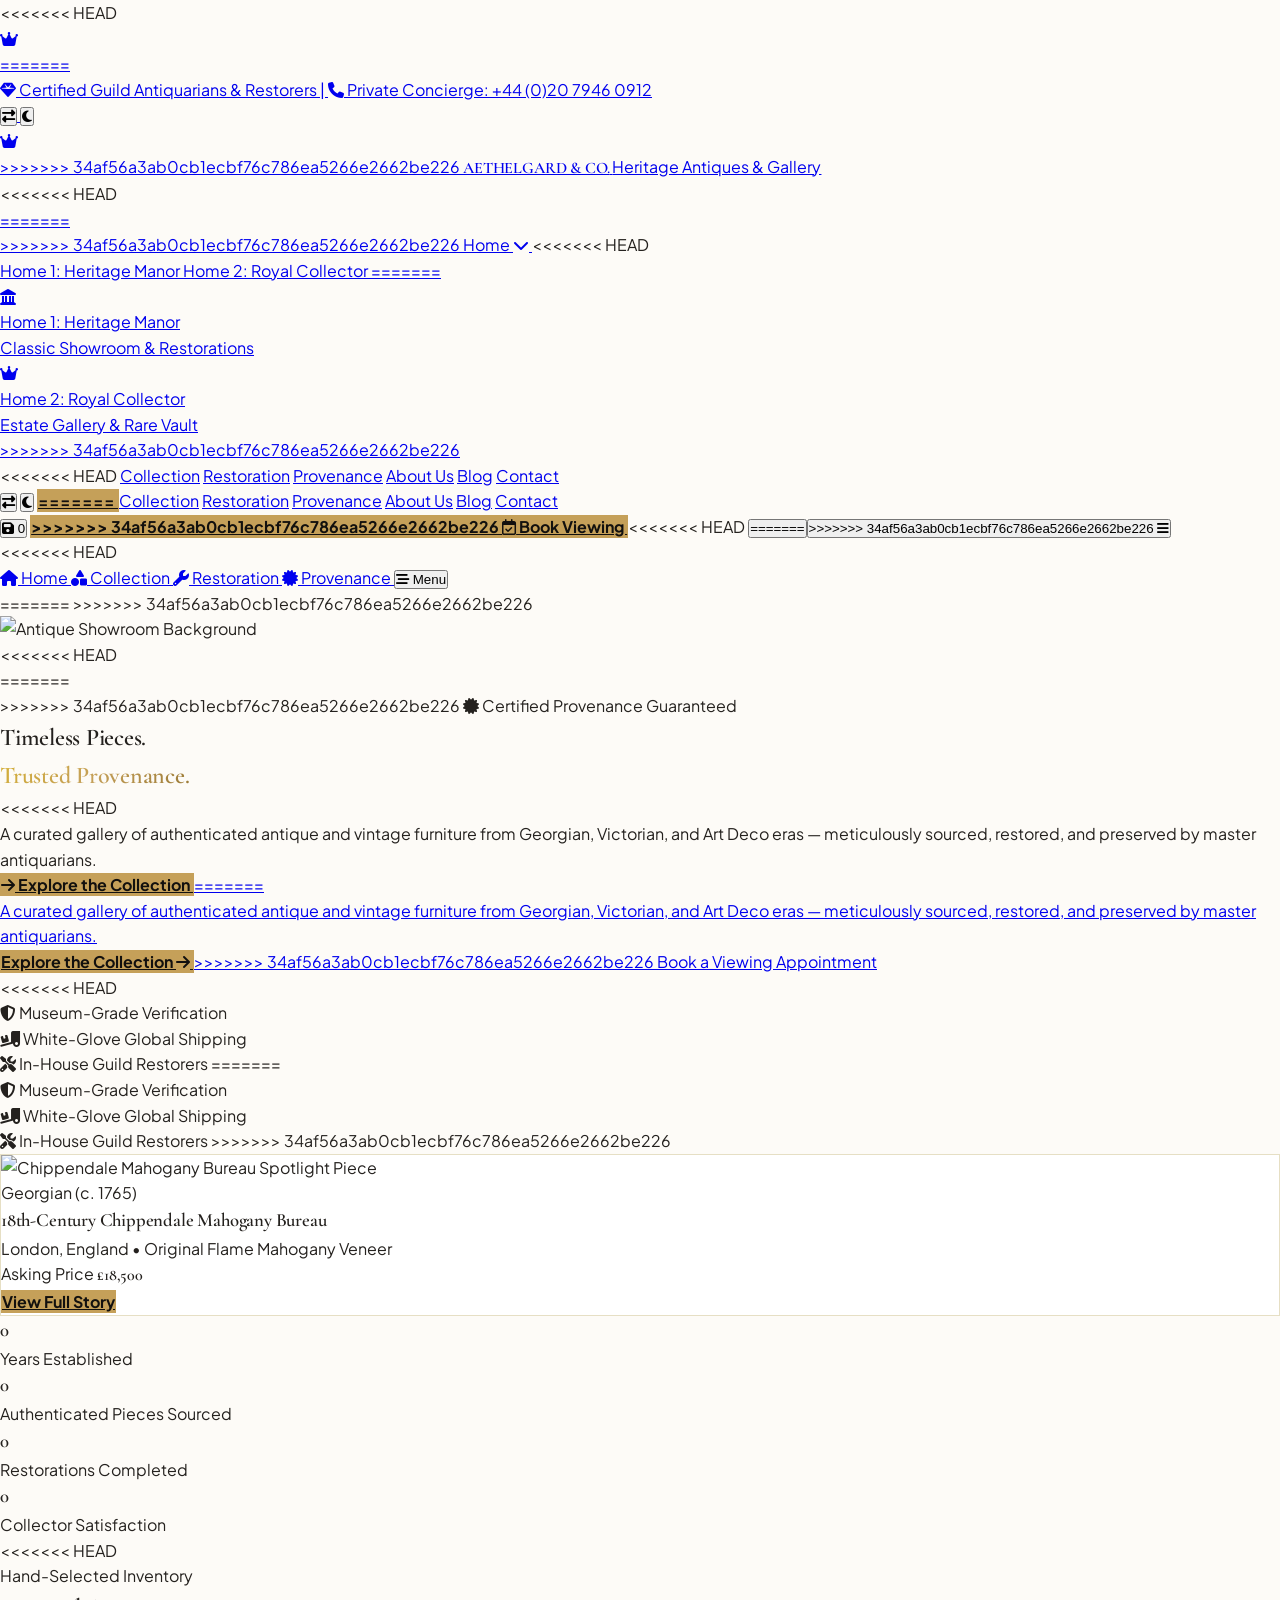
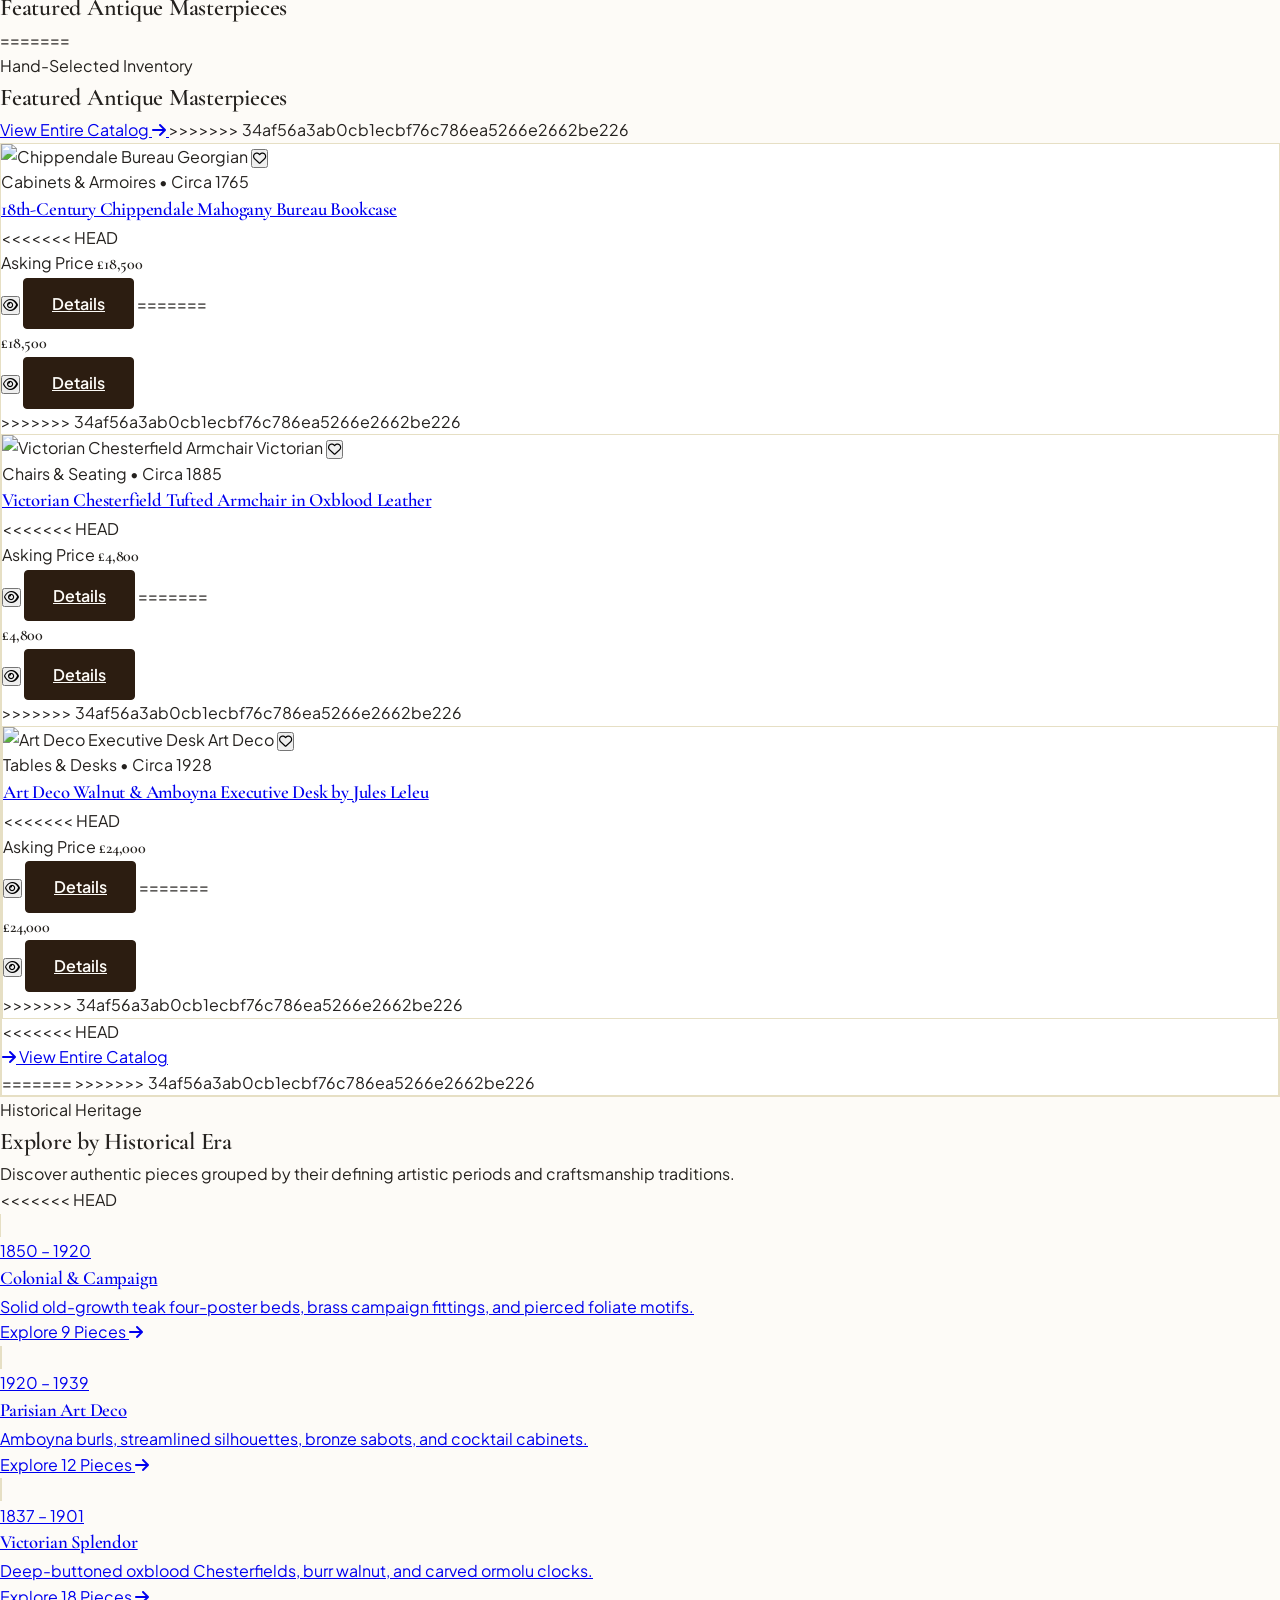
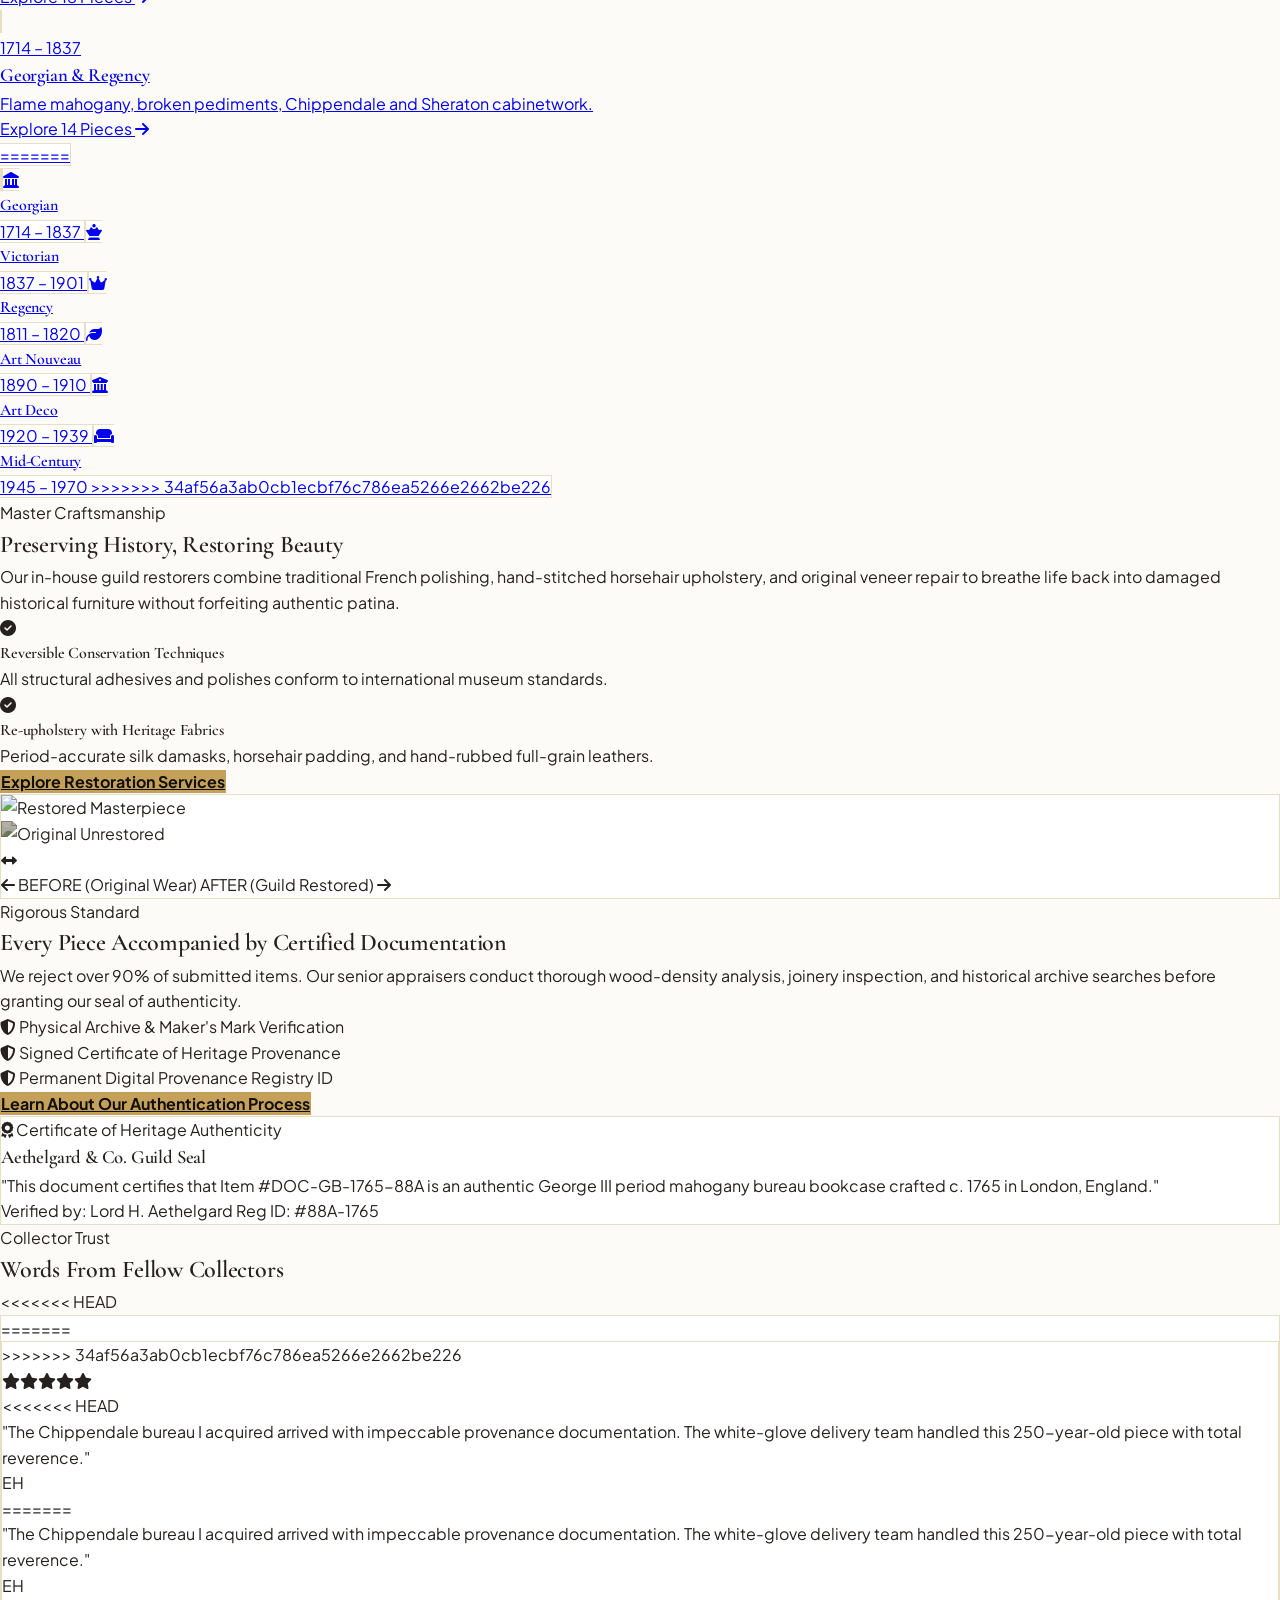
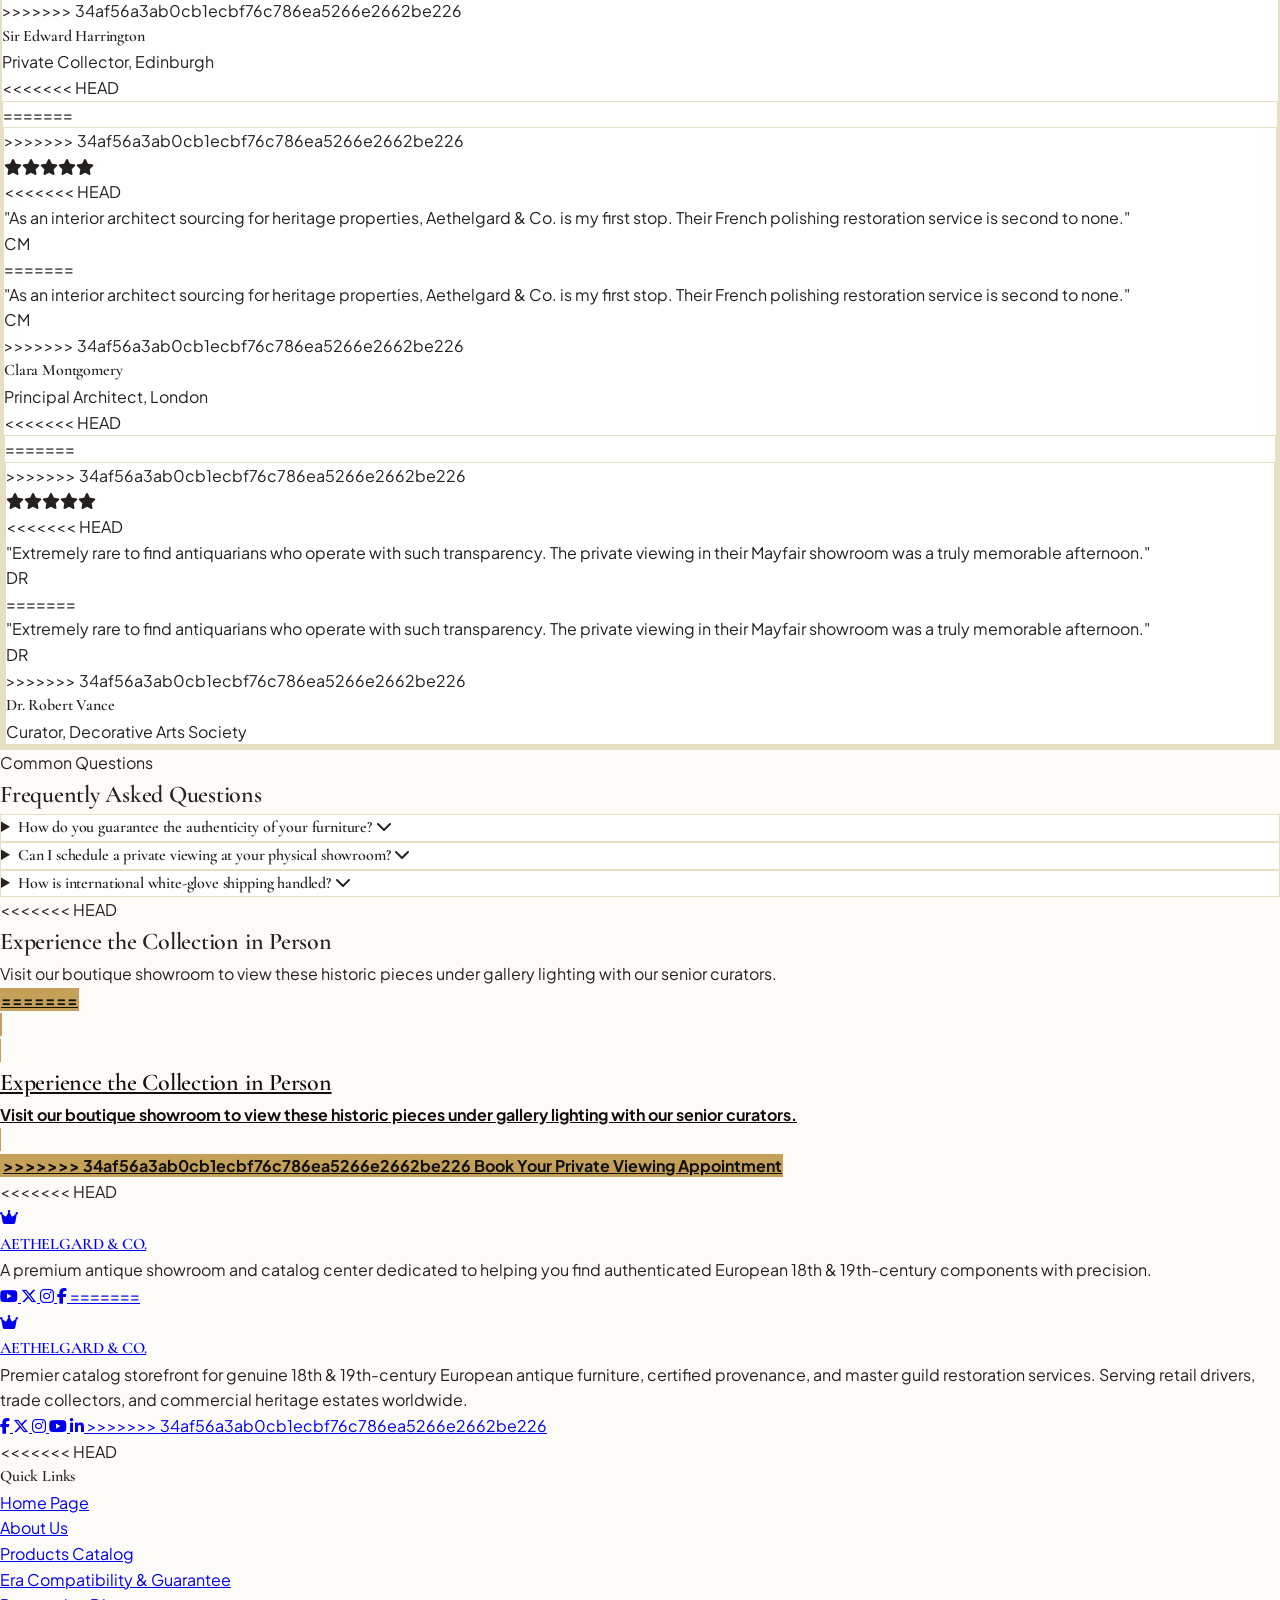
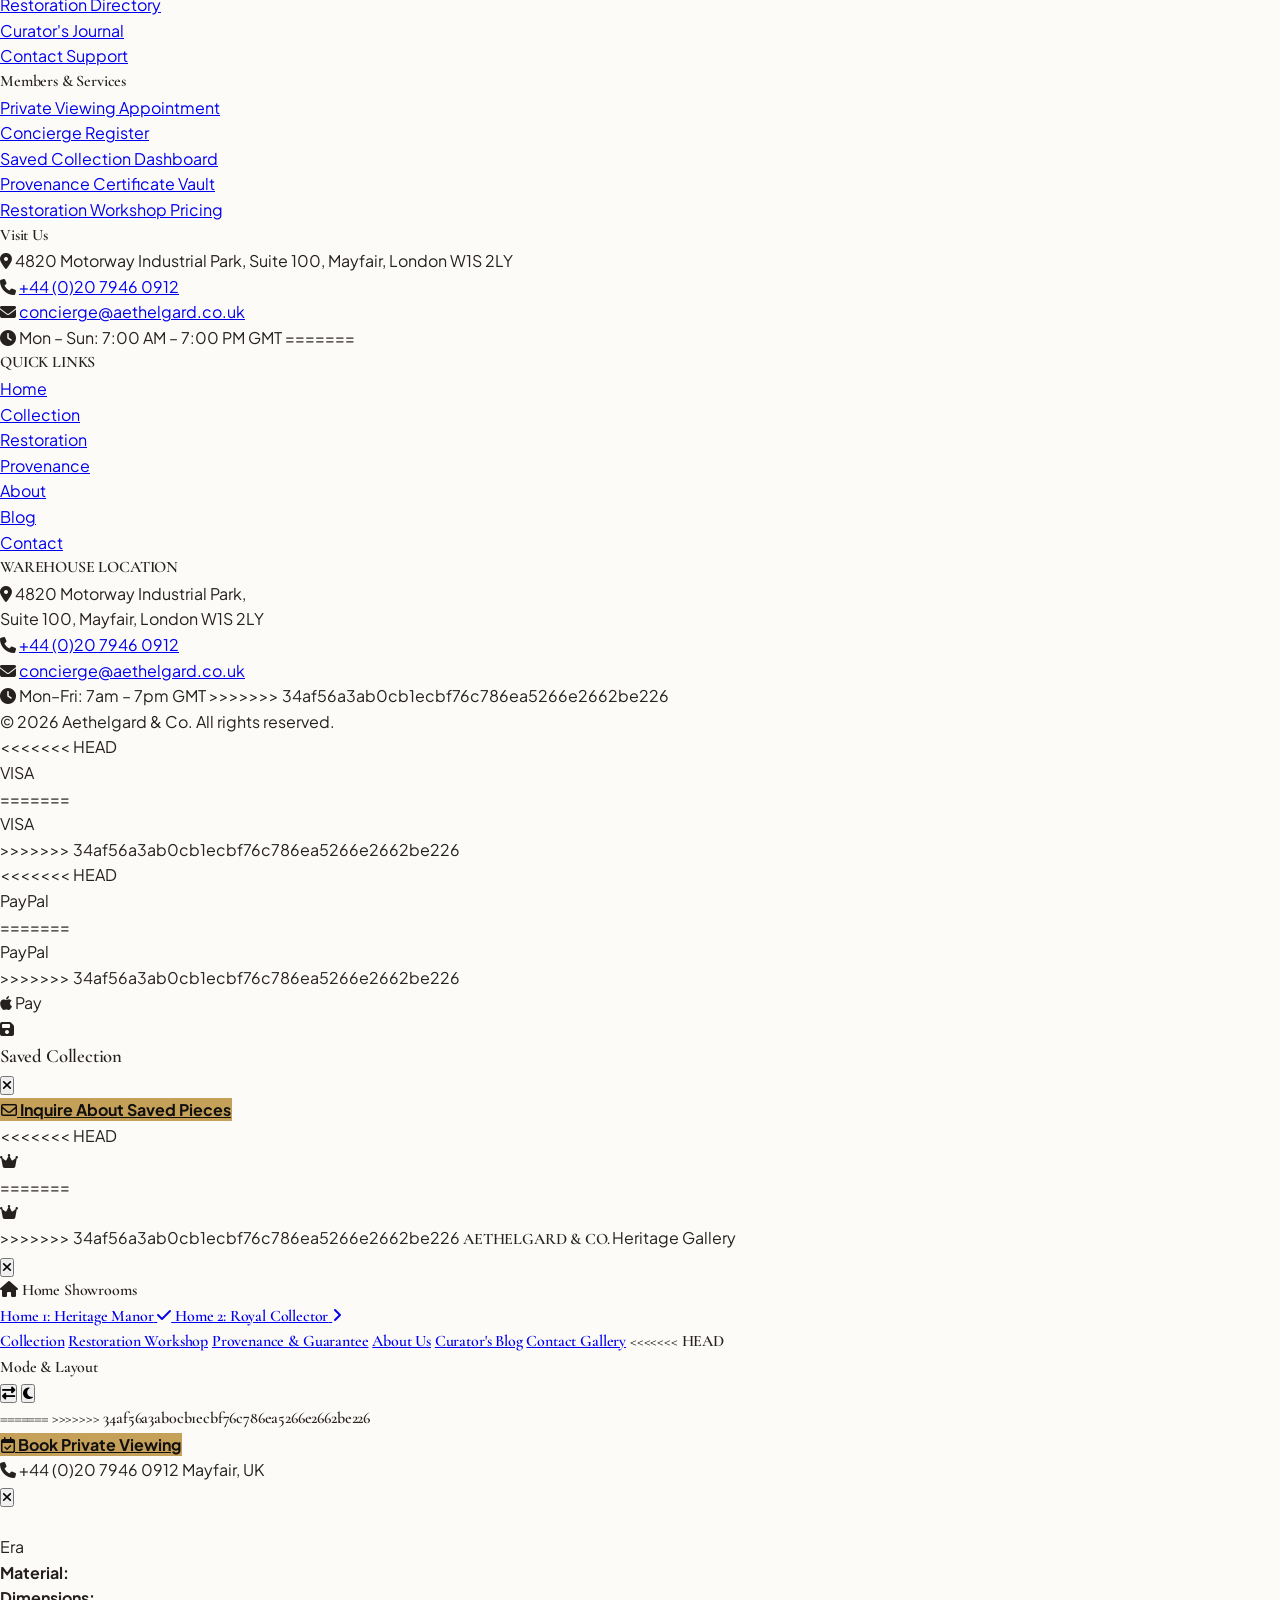
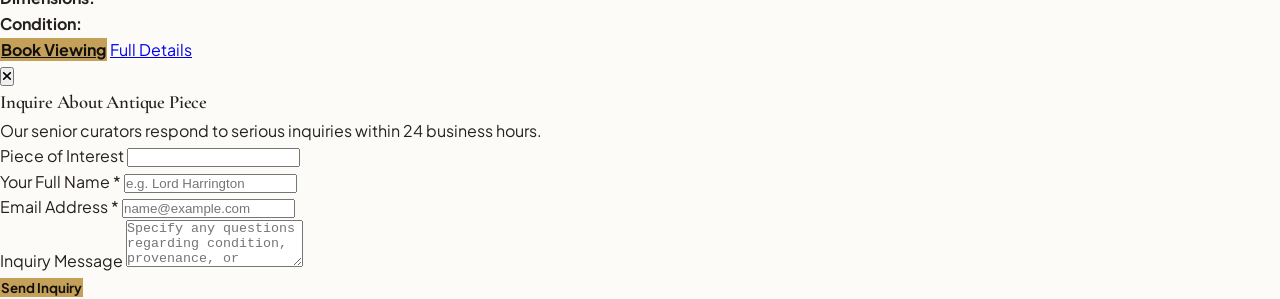
==== commit dbc9210c: "Resolve merge conflicts" ====
--- a/index.html
+++ b/index.html
@@ -49,6 +49,7 @@
 </head>
 <body class="bg-heritage-parchment text-stone-900 dark:bg-[#12100E] dark:text-stone-100 min-h-screen flex flex-col antialiased selection:bg-amber-700 selection:text-white">
 
+<<<<<<< HEAD
   <!-- Main Navigation Header (Sticky) -->
   <header class="header-sticky">
     <div class="max-w-7xl mx-auto px-3 sm:px-6 lg:px-8 h-16 sm:h-20 flex items-center justify-between gap-2 sm:gap-4">
@@ -59,22 +60,64 @@
           <i class="fa-solid fa-crown text-amber-700 dark:text-amber-500 text-base sm:text-lg"></i>
         </div>
         <div class="min-w-0 text-left">
+=======
+  <!-- Top Announcement Bar & Main Navigation Header (Sticky) -->
+  <header class="header-sticky">
+    <!-- Top Announcement Bar (Above Nav Bar) -->
+    <div class="bg-stone-900 text-stone-300 dark:bg-stone-950 text-xs py-2 px-3 sm:px-4 border-b border-stone-800 sticky top-0 z-50">
+      <div class="max-w-7xl mx-auto flex items-center justify-between gap-2">
+        <div class="flex items-center gap-2 sm:gap-4 min-w-0">
+          <span class="truncate text-[11px] sm:text-xs"><i class="fa-solid fa-gem text-amber-500 mr-1 sm:mr-1.5"></i> Certified Guild Antiquarians & Restorers</span>
+          <span class="hidden md:inline text-stone-600">|</span>
+          <span class="hidden md:inline"><i class="fa-solid fa-phone text-stone-400 mr-1"></i> Private Concierge: +44 (0)20 7946 0912</span>
+        </div>
+        <div class="flex items-center gap-2 shrink-0">
+          <!-- RTL / LTR Toggle Button (Icon Only) -->
+          <button class="rtl-toggle-btn w-7 h-7 rounded-full bg-stone-800 hover:bg-stone-700 text-stone-300 hover:text-amber-400 transition-all flex items-center justify-center cursor-pointer shadow-sm" title="Toggle RTL / LTR Layout" aria-label="Toggle RTL / LTR Layout">
+            <i class="fa-solid fa-right-left text-xs"></i>
+          </button>
+          <!-- Theme Toggle Button (Icon Only) -->
+          <button class="theme-toggle-btn w-7 h-7 rounded-full bg-stone-800 hover:bg-stone-700 text-stone-300 hover:text-yellow-400 transition-all flex items-center justify-center cursor-pointer shadow-sm" title="Toggle Light / Dark Mode" aria-label="Toggle Light / Dark Mode">
+            <i class="fa-solid fa-moon text-amber-400 text-xs"></i>
+          </button>
+        </div>
+      </div>
+    </div>
+
+    <div class="max-w-7xl mx-auto px-3 sm:px-6 lg:px-8 h-16 sm:h-20 flex items-center justify-between gap-2 sm:gap-4">
+      
+      <!-- Brand Logo -->
+      <a href="index.html" class="flex items-center gap-2 sm:gap-3 group shrink-0 min-w-0">
+        <div class="w-8 h-8 sm:w-10 sm:h-10 rounded-full bg-amber-700/10 border border-amber-600/30 flex items-center justify-center group-hover:border-amber-600 transition-colors shrink-0">
+          <i class="fa-solid fa-crown text-amber-700 dark:text-amber-500 text-base sm:text-lg"></i>
+        </div>
+        <div class="min-w-0">
+>>>>>>> 34af56a3ab0cb1ecbf76c786ea5266e2662be226
           <span class="font-serif text-base sm:text-2xl font-bold tracking-tight text-stone-900 dark:text-stone-100 block leading-none whitespace-nowrap">AETHELGARD & CO.</span>
           <span class="text-[8px] sm:text-[10px] tracking-[0.12em] sm:tracking-[0.25em] text-amber-800 dark:text-amber-500 uppercase font-semibold block mt-0.5 sm:mt-1 whitespace-nowrap">Heritage Antiques & Gallery</span>
         </div>
       </a>
 
       <!-- Desktop Nav Links with Home Dropdown -->
+<<<<<<< HEAD
       <nav class="hidden lg:flex items-center gap-4 xl:gap-6 text-sm font-medium text-stone-700 dark:text-stone-300">
         
         <!-- Home Dropdown -->
         <div class="relative group" id="home-dropdown-wrapper" dir="ltr">
           <a href="index.html" class="flex items-center gap-1.5 py-2 text-amber-700 dark:text-amber-500 font-semibold hover:text-amber-700 dark:hover:text-amber-400 transition-colors whitespace-nowrap" dir="ltr">
+=======
+      <nav class="hidden lg:flex items-center gap-7 text-sm font-medium text-stone-700 dark:text-stone-300">
+        
+        <!-- Home Dropdown -->
+        <div class="relative group" id="home-dropdown-wrapper">
+          <a href="index.html" class="flex items-center gap-1.5 py-2 text-amber-700 dark:text-amber-500 font-semibold hover:text-amber-700 dark:hover:text-amber-400 transition-colors">
+>>>>>>> 34af56a3ab0cb1ecbf76c786ea5266e2662be226
             <span>Home</span>
             <i class="fa-solid fa-chevron-down text-[10px] transition-transform duration-200 group-hover:rotate-180"></i>
           </a>
           
           <!-- Dropdown Menu -->
+<<<<<<< HEAD
           <div class="absolute left-0 top-full pt-2 w-52 opacity-0 invisible group-hover:opacity-100 group-hover:visible transition-all duration-200 transform group-hover:translate-y-0 translate-y-2 z-50 pointer-events-none group-hover:pointer-events-auto" dir="ltr">
             <div class="bg-heritage-parchment dark:bg-stone-900 border border-stone-200 dark:border-stone-800 rounded-xl shadow-2xl p-2 space-y-1 backdrop-blur-lg text-left" dir="ltr">
               <a href="index.html" dir="ltr" class="block p-2.5 rounded-lg bg-amber-500/10 text-xs font-bold text-amber-900 dark:text-amber-400 hover:bg-amber-500/20 transition-colors text-left w-full">
@@ -82,11 +125,33 @@
               </a>
               <a href="index-2.html" dir="ltr" class="block p-2.5 rounded-lg hover:bg-amber-500/10 text-xs font-bold text-stone-900 dark:text-stone-100 hover:text-amber-700 dark:hover:text-amber-400 transition-colors text-left w-full">
                 Home 2: Royal Collector
+=======
+          <div class="absolute left-0 top-full pt-2 w-64 opacity-0 invisible group-hover:opacity-100 group-hover:visible transition-all duration-200 transform group-hover:translate-y-0 translate-y-2 z-50 pointer-events-none group-hover:pointer-events-auto">
+            <div class="bg-heritage-parchment dark:bg-stone-900 border border-stone-200 dark:border-stone-800 rounded-xl shadow-2xl p-2 space-y-1 backdrop-blur-lg">
+              <a href="index.html" class="flex items-start gap-3 p-2.5 rounded-lg bg-amber-700/10 dark:bg-amber-500/10 text-amber-800 dark:text-amber-400 transition-colors group/item">
+                <div class="w-8 h-8 rounded-lg bg-amber-700/20 border border-amber-600/30 flex items-center justify-center shrink-0 mt-0.5">
+                  <i class="fa-solid fa-landmark text-amber-700 dark:text-amber-500 text-xs"></i>
+                </div>
+                <div>
+                  <div class="text-xs font-bold text-amber-800 dark:text-amber-400">Home 1: Heritage Manor</div>
+                  <div class="text-[10px] text-stone-500 dark:text-stone-400">Classic Showroom & Restorations</div>
+                </div>
               </a>
-            </div>
-          </div>
-        </div>
-
+              <a href="index-2.html" class="flex items-start gap-3 p-2.5 rounded-lg hover:bg-amber-700/10 dark:hover:bg-amber-500/10 text-stone-800 dark:text-stone-200 transition-colors group/item">
+                <div class="w-8 h-8 rounded-lg bg-amber-700/10 border border-amber-600/20 flex items-center justify-center shrink-0 mt-0.5 group-hover/item:border-amber-600">
+                  <i class="fa-solid fa-crown text-amber-700 dark:text-amber-500 text-xs"></i>
+                </div>
+                <div>
+                  <div class="text-xs font-bold text-stone-900 dark:text-stone-100 group-hover/item:text-amber-700 dark:group-hover/item:text-amber-400">Home 2: Royal Collector</div>
+                  <div class="text-[10px] text-stone-500 dark:text-stone-400">Estate Gallery & Rare Vault</div>
+                </div>
+>>>>>>> 34af56a3ab0cb1ecbf76c786ea5266e2662be226
+              </a>
+            </div>
+          </div>
+        </div>
+
+<<<<<<< HEAD
         <a href="products.html" class="hover:text-amber-700 dark:hover:text-amber-500 transition-colors whitespace-nowrap">Collection</a>
         <a href="restoration.html" class="hover:text-amber-700 dark:hover:text-amber-500 transition-colors whitespace-nowrap">Restoration</a>
         <a href="provenance.html" class="hover:text-amber-700 dark:hover:text-amber-500 transition-colors whitespace-nowrap">Provenance</a>
@@ -106,11 +171,35 @@
 
         <!-- Book Viewing CTA Button -->
         <a href="contact.html#appointment" class="hidden lg:inline-flex btn-heritage-gold text-xs uppercase tracking-wider font-semibold py-2.5 px-4">
+=======
+        <a href="products.html" class="hover:text-amber-700 dark:hover:text-amber-500 transition-colors">Collection</a>
+        <a href="restoration.html" class="hover:text-amber-700 dark:hover:text-amber-500 transition-colors">Restoration</a>
+        <a href="provenance.html" class="hover:text-amber-700 dark:hover:text-amber-500 transition-colors">Provenance</a>
+        <a href="about.html" class="hover:text-amber-700 dark:hover:text-amber-500 transition-colors">About Us</a>
+        <a href="blog.html" class="hover:text-amber-700 dark:hover:text-amber-500 transition-colors">Blog</a>
+        <a href="contact.html" class="hover:text-amber-700 dark:hover:text-amber-500 transition-colors">Contact</a>
+      </nav>
+
+      <!-- Action Buttons in Sticky Navbar -->
+      <div class="flex items-center gap-1.5 sm:gap-3 shrink-0">
+        <!-- Save / Wishlist Drawer Trigger with Floppy Disk Save Icon -->
+        <button class="wishlist-drawer-trigger relative w-8 h-8 sm:w-9 sm:h-9 rounded-full bg-stone-200/80 dark:bg-stone-800 text-stone-700 dark:text-stone-300 hover:text-amber-600 dark:hover:text-amber-400 hover:bg-stone-300 dark:hover:bg-stone-700 transition-all flex items-center justify-center cursor-pointer shadow-sm" title="Saved Collection" aria-label="Saved Collection">
+          <i class="fa-solid fa-floppy-disk text-xs sm:text-sm text-amber-600 dark:text-amber-400"></i>
+          <span class="wishlist-count-badge hidden absolute -top-1 -right-1 w-4 h-4 rounded-full bg-amber-700 text-white text-[9px] font-bold flex items-center justify-center">0</span>
+        </button>
+
+        <!-- Book Viewing CTA Button -->
+        <a href="contact.html#appointment" class="hidden sm:inline-flex btn-heritage-gold text-xs uppercase tracking-wider font-semibold py-2.5 px-4">
+>>>>>>> 34af56a3ab0cb1ecbf76c786ea5266e2662be226
           <i class="fa-regular fa-calendar-check mr-1.5"></i> Book Viewing
         </a>
 
         <!-- Mobile Menu Toggle -->
+<<<<<<< HEAD
         <button id="mobile-menu-btn" class="lg:hidden p-1.5 sm:p-2 text-stone-700 dark:text-stone-300 text-lg sm:text-xl flex items-center justify-center cursor-pointer ml-1" title="Open Menu">
+=======
+        <button id="mobile-menu-btn" class="lg:hidden p-1.5 sm:p-2 text-stone-700 dark:text-stone-300 text-lg sm:text-xl flex items-center justify-center cursor-pointer" title="Open Menu">
+>>>>>>> 34af56a3ab0cb1ecbf76c786ea5266e2662be226
           <i class="fa-solid fa-bars"></i>
         </button>
       </div>
@@ -118,6 +207,7 @@
     </div>
   </header>
 
+<<<<<<< HEAD
   <!-- Dedicated Fixed Mobile Navigation Bar -->
   <div class="lg:hidden fixed bottom-0 left-0 right-0 z-40 bg-heritage-parchment/95 dark:bg-stone-900/95 backdrop-blur-md border-t border-stone-200 dark:border-stone-800 py-2 px-3 flex items-center justify-around shadow-2xl" dir="ltr">
     <a href="index.html" class="flex flex-col items-center gap-0.5 text-stone-600 dark:text-stone-400 hover:text-amber-700 dark:hover:text-amber-400 transition-colors">
@@ -142,6 +232,8 @@
     </button>
   </div>
 
+=======
+>>>>>>> 34af56a3ab0cb1ecbf76c786ea5266e2662be226
   <!-- Hero Section -->
   <section class="relative bg-stone-900 text-white overflow-hidden py-24 lg:py-32">
     <div class="absolute inset-0 z-0 opacity-40">
@@ -150,8 +242,13 @@
     <div class="absolute inset-0 bg-gradient-to-r from-stone-950 via-stone-950/80 to-transparent z-0"></div>
 
     <div class="max-w-7xl mx-auto px-4 sm:px-6 lg:px-8 relative z-10 grid grid-cols-1 lg:grid-cols-12 gap-12 items-center">
+<<<<<<< HEAD
       <div class="lg:col-span-7 space-y-6 text-left" dir="ltr">
         <div class="w-fit inline-flex items-center justify-start gap-2 px-3 py-1 rounded bg-amber-500/10 border border-amber-500/30 text-amber-400 text-xs uppercase tracking-widest font-semibold">
+=======
+      <div class="lg:col-span-7 space-y-6">
+        <div class="inline-flex items-center gap-2 px-3 py-1 rounded bg-amber-500/10 border border-amber-500/30 text-amber-400 text-xs uppercase tracking-widest font-semibold">
+>>>>>>> 34af56a3ab0cb1ecbf76c786ea5266e2662be226
           <i class="fa-solid fa-certificate"></i> Certified Provenance Guaranteed
         </div>
         
@@ -160,6 +257,7 @@
           <span class="gold-gradient-text">Trusted Provenance.</span>
         </h1>
 
+<<<<<<< HEAD
         <p class="text-stone-200 text-lg max-w-xl font-light leading-relaxed" style="margin-left: 0 !important; margin-right: auto !important; text-align: left !important; direction: ltr !important;">
           A curated gallery of authenticated antique and vintage furniture from Georgian, Victorian, and Art Deco eras — meticulously sourced, restored, and preserved by master antiquarians.
         </p>
@@ -169,10 +267,22 @@
             <i class="fa-solid fa-arrow-right mr-2"></i> Explore the Collection
           </a>
           <a href="contact.html#appointment" class="btn-heritage-outline w-full sm:w-[260px] h-12 inline-flex items-center justify-center text-center text-stone-200 border border-stone-500 hover:border-amber-400 hover:text-amber-400 text-sm px-6 box-border">
+=======
+        <p class="text-stone-300 text-lg max-w-xl font-light leading-relaxed">
+          A curated gallery of authenticated antique and vintage furniture from Georgian, Victorian, and Art Deco eras — meticulously sourced, restored, and preserved by master antiquarians.
+        </p>
+
+        <div class="flex flex-wrap gap-4 pt-4">
+          <a href="products.html" class="btn-heritage-gold text-sm py-3.5 px-7">
+            Explore the Collection <i class="fa-solid fa-arrow-right ml-2"></i>
+          </a>
+          <a href="contact.html#appointment" class="btn-heritage-outline text-stone-200 border-stone-500 hover:border-amber-400 hover:text-amber-400 text-sm py-3.5 px-7">
+>>>>>>> 34af56a3ab0cb1ecbf76c786ea5266e2662be226
             Book a Viewing Appointment
           </a>
         </div>
 
+<<<<<<< HEAD
         <div class="pt-8 border-t border-stone-800/80 grid grid-cols-1 sm:grid-cols-3 gap-4 text-xs text-stone-200 font-medium">
           <div class="flex items-center gap-2">
             <i class="fa-solid fa-shield-halved text-amber-400 text-base shrink-0"></i>
@@ -185,6 +295,20 @@
           <div class="flex items-center gap-2">
             <i class="fa-solid fa-screwdriver-wrench text-amber-400 text-base shrink-0"></i>
             <span class="text-stone-200 font-medium">In-House Guild Restorers</span>
+=======
+        <div class="pt-8 border-t border-stone-800/80 grid grid-cols-1 sm:grid-cols-3 gap-4 text-xs text-stone-400">
+          <div class="flex items-center gap-2">
+            <i class="fa-solid fa-shield-halved text-amber-500 text-base"></i>
+            <span>Museum-Grade Verification</span>
+          </div>
+          <div class="flex items-center gap-2">
+            <i class="fa-solid fa-truck-ramp-box text-amber-500 text-base"></i>
+            <span>White-Glove Global Shipping</span>
+          </div>
+          <div class="flex items-center gap-2">
+            <i class="fa-solid fa-screwdriver-wrench text-amber-500 text-base"></i>
+            <span>In-House Guild Restorers</span>
+>>>>>>> 34af56a3ab0cb1ecbf76c786ea5266e2662be226
           </div>
         </div>
       </div>
@@ -236,9 +360,20 @@
 
   <!-- Curated Collection Carousel / Grid -->
   <section class="py-20 max-w-7xl mx-auto px-4 sm:px-6 lg:px-8">
+<<<<<<< HEAD
     <div class="text-center max-w-2xl mx-auto mb-12">
       <span class="text-xs uppercase tracking-widest text-amber-700 dark:text-amber-500 font-bold block mb-1">Hand-Selected Inventory</span>
       <h2 class="font-serif text-3xl sm:text-4xl font-bold text-stone-900 dark:text-stone-100">Featured Antique Masterpieces</h2>
+=======
+    <div class="flex flex-wrap items-end justify-between gap-4 mb-12">
+      <div>
+        <span class="text-xs uppercase tracking-widest text-amber-700 dark:text-amber-500 font-bold block mb-1">Hand-Selected Inventory</span>
+        <h2 class="font-serif text-3xl sm:text-4xl font-bold text-stone-900 dark:text-stone-100">Featured Antique Masterpieces</h2>
+      </div>
+      <a href="products.html" class="btn-heritage-outline text-sm">
+        View Entire Catalog <i class="fa-solid fa-arrow-right ml-1"></i>
+      </a>
+>>>>>>> 34af56a3ab0cb1ecbf76c786ea5266e2662be226
     </div>
 
     <!-- Product Grid -->
@@ -260,6 +395,7 @@
               <a href="product-details.html?id=prod-101">18th-Century Chippendale Mahogany Bureau Bookcase</a>
             </h3>
           </div>
+<<<<<<< HEAD
           <div class="mt-4 pt-3.5 border-t border-stone-200 dark:border-stone-800 flex items-center justify-between gap-2">
             <div class="flex flex-col justify-center text-left">
               <span class="text-[10px] text-stone-500 dark:text-stone-400 uppercase tracking-wider font-semibold block leading-none mb-1 text-left">Asking Price</span>
@@ -267,6 +403,14 @@
             </div>
             <button onclick="openQuickViewModal('prod-101')" class="btn-heritage-outline w-9 h-9 p-0 inline-flex items-center justify-center rounded text-xs shrink-0 mx-auto" title="Quick View"><i class="fa-regular fa-eye text-xs"></i></button>
             <a href="product-details.html?id=prod-101" class="btn-heritage-primary h-9 px-3.5 text-xs font-semibold uppercase tracking-wider inline-flex items-center justify-center shrink-0">Details</a>
+=======
+          <div class="mt-4 pt-4 border-t border-stone-200 dark:border-stone-800 flex items-center justify-between">
+            <span class="font-serif font-bold text-xl text-amber-800 dark:text-amber-500">£18,500</span>
+            <div class="flex gap-2">
+              <button onclick="openQuickViewModal('prod-101')" class="btn-heritage-outline px-3 py-1.5 text-xs"><i class="fa-regular fa-eye"></i></button>
+              <a href="product-details.html?id=prod-101" class="btn-heritage-primary px-3 py-1.5 text-xs">Details</a>
+            </div>
+>>>>>>> 34af56a3ab0cb1ecbf76c786ea5266e2662be226
           </div>
         </div>
       </div>
@@ -287,6 +431,7 @@
               <a href="product-details.html?id=prod-102">Victorian Chesterfield Tufted Armchair in Oxblood Leather</a>
             </h3>
           </div>
+<<<<<<< HEAD
           <div class="mt-4 pt-3.5 border-t border-stone-200 dark:border-stone-800 flex items-center justify-between gap-2">
             <div class="flex flex-col justify-center text-left">
               <span class="text-[10px] text-stone-500 dark:text-stone-400 uppercase tracking-wider font-semibold block leading-none mb-1 text-left">Asking Price</span>
@@ -294,6 +439,14 @@
             </div>
             <button onclick="openQuickViewModal('prod-102')" class="btn-heritage-outline w-9 h-9 p-0 inline-flex items-center justify-center rounded text-xs shrink-0 mx-auto" title="Quick View"><i class="fa-regular fa-eye text-xs"></i></button>
             <a href="product-details.html?id=prod-102" class="btn-heritage-primary h-9 px-3.5 text-xs font-semibold uppercase tracking-wider inline-flex items-center justify-center shrink-0">Details</a>
+=======
+          <div class="mt-4 pt-4 border-t border-stone-200 dark:border-stone-800 flex items-center justify-between">
+            <span class="font-serif font-bold text-xl text-amber-800 dark:text-amber-500">£4,800</span>
+            <div class="flex gap-2">
+              <button onclick="openQuickViewModal('prod-102')" class="btn-heritage-outline px-3 py-1.5 text-xs"><i class="fa-regular fa-eye"></i></button>
+              <a href="product-details.html?id=prod-102" class="btn-heritage-primary px-3 py-1.5 text-xs">Details</a>
+            </div>
+>>>>>>> 34af56a3ab0cb1ecbf76c786ea5266e2662be226
           </div>
         </div>
       </div>
@@ -314,6 +467,7 @@
               <a href="product-details.html?id=prod-103">Art Deco Walnut & Amboyna Executive Desk by Jules Leleu</a>
             </h3>
           </div>
+<<<<<<< HEAD
           <div class="mt-4 pt-3.5 border-t border-stone-200 dark:border-stone-800 flex items-center justify-between gap-2">
             <div class="flex flex-col justify-center text-left">
               <span class="text-[10px] text-stone-500 dark:text-stone-400 uppercase tracking-wider font-semibold block leading-none mb-1 text-left">Asking Price</span>
@@ -321,11 +475,20 @@
             </div>
             <button onclick="openQuickViewModal('prod-103')" class="btn-heritage-outline w-9 h-9 p-0 inline-flex items-center justify-center rounded text-xs shrink-0 mx-auto" title="Quick View"><i class="fa-regular fa-eye text-xs"></i></button>
             <a href="product-details.html?id=prod-103" class="btn-heritage-primary h-9 px-3.5 text-xs font-semibold uppercase tracking-wider inline-flex items-center justify-center shrink-0">Details</a>
-          </div>
-        </div>
-      </div>
-
-    </div>
+=======
+          <div class="mt-4 pt-4 border-t border-stone-200 dark:border-stone-800 flex items-center justify-between">
+            <span class="font-serif font-bold text-xl text-amber-800 dark:text-amber-500">£24,000</span>
+            <div class="flex gap-2">
+              <button onclick="openQuickViewModal('prod-103')" class="btn-heritage-outline px-3 py-1.5 text-xs"><i class="fa-regular fa-eye"></i></button>
+              <a href="product-details.html?id=prod-103" class="btn-heritage-primary px-3 py-1.5 text-xs">Details</a>
+            </div>
+>>>>>>> 34af56a3ab0cb1ecbf76c786ea5266e2662be226
+          </div>
+        </div>
+      </div>
+
+    </div>
+<<<<<<< HEAD
 
     <!-- View Catalog CTA at Bottom of Section -->
     <div class="mt-12 text-center flex justify-center">
@@ -333,6 +496,8 @@
         <i class="fa-solid fa-arrow-right mr-1.5"></i> View Entire Catalog
       </a>
     </div>
+=======
+>>>>>>> 34af56a3ab0cb1ecbf76c786ea5266e2662be226
   </section>
 
   <!-- Eras & Styles Showcase -->
@@ -344,6 +509,7 @@
         <p class="text-stone-600 dark:text-stone-400 text-sm mt-2">Discover authentic pieces grouped by their defining artistic periods and craftsmanship traditions.</p>
       </div>
 
+<<<<<<< HEAD
       <div class="grid grid-cols-1 sm:grid-cols-2 lg:grid-cols-4 gap-6">
         
         <!-- Era Card 1: Colonial & Campaign -->
@@ -396,6 +562,44 @@
             <span>Explore 14 Pieces</span>
             <i class="fa-solid fa-arrow-right text-amber-700 dark:text-amber-400 group-hover:translate-x-1 transition-transform"></i>
           </div>
+=======
+      <div class="grid grid-cols-2 sm:grid-cols-3 lg:grid-cols-6 gap-4">
+        
+        <a href="products.html" class="heritage-card p-6 text-center rounded-lg hover:border-amber-600 group transition-all">
+          <i class="fa-solid fa-landmark text-2xl text-amber-700 dark:text-amber-500 mb-2 group-hover:scale-110 transition-transform block"></i>
+          <h4 class="font-serif font-bold text-base text-stone-900 dark:text-stone-100">Georgian</h4>
+          <span class="text-[11px] text-stone-500">1714 – 1837</span>
+        </a>
+
+        <a href="products.html" class="heritage-card p-6 text-center rounded-lg hover:border-amber-600 group transition-all">
+          <i class="fa-solid fa-chess-queen text-2xl text-amber-700 dark:text-amber-500 mb-2 group-hover:scale-110 transition-transform block"></i>
+          <h4 class="font-serif font-bold text-base text-stone-900 dark:text-stone-100">Victorian</h4>
+          <span class="text-[11px] text-stone-500">1837 – 1901</span>
+        </a>
+
+        <a href="products.html" class="heritage-card p-6 text-center rounded-lg hover:border-amber-600 group transition-all">
+          <i class="fa-solid fa-crown text-2xl text-amber-700 dark:text-amber-500 mb-2 group-hover:scale-110 transition-transform block"></i>
+          <h4 class="font-serif font-bold text-base text-stone-900 dark:text-stone-100">Regency</h4>
+          <span class="text-[11px] text-stone-500">1811 – 1820</span>
+        </a>
+
+        <a href="products.html" class="heritage-card p-6 text-center rounded-lg hover:border-amber-600 group transition-all">
+          <i class="fa-solid fa-leaf text-2xl text-amber-700 dark:text-amber-500 mb-2 group-hover:scale-110 transition-transform block"></i>
+          <h4 class="font-serif font-bold text-base text-stone-900 dark:text-stone-100">Art Nouveau</h4>
+          <span class="text-[11px] text-stone-500">1890 – 1910</span>
+        </a>
+
+        <a href="products.html" class="heritage-card p-6 text-center rounded-lg hover:border-amber-600 group transition-all">
+          <i class="fa-solid fa-building-columns text-2xl text-amber-700 dark:text-amber-500 mb-2 group-hover:scale-110 transition-transform block"></i>
+          <h4 class="font-serif font-bold text-base text-stone-900 dark:text-stone-100">Art Deco</h4>
+          <span class="text-[11px] text-stone-500">1920 – 1939</span>
+        </a>
+
+        <a href="products.html" class="heritage-card p-6 text-center rounded-lg hover:border-amber-600 group transition-all">
+          <i class="fa-solid fa-couch text-2xl text-amber-700 dark:text-amber-500 mb-2 group-hover:scale-110 transition-transform block"></i>
+          <h4 class="font-serif font-bold text-base text-stone-900 dark:text-stone-100">Mid-Century</h4>
+          <span class="text-[11px] text-stone-500">1945 – 1970</span>
+>>>>>>> 34af56a3ab0cb1ecbf76c786ea5266e2662be226
         </a>
 
       </div>
@@ -506,48 +710,84 @@
 
     <div class="grid grid-cols-1 md:grid-cols-3 gap-8">
       
+<<<<<<< HEAD
       <div class="heritage-card p-6 rounded-lg flex flex-col justify-between text-left" dir="ltr" style="text-align: left !important; direction: ltr !important;">
+=======
+      <div class="heritage-card p-6 rounded-lg flex flex-col justify-between">
+>>>>>>> 34af56a3ab0cb1ecbf76c786ea5266e2662be226
         <div>
           <div class="text-amber-600 text-sm mb-4">
             <i class="fa-solid fa-star"></i><i class="fa-solid fa-star"></i><i class="fa-solid fa-star"></i><i class="fa-solid fa-star"></i><i class="fa-solid fa-star"></i>
           </div>
+<<<<<<< HEAD
           <p class="text-stone-600 dark:text-stone-300 text-sm italic" style="text-align: left !important;">"The Chippendale bureau I acquired arrived with impeccable provenance documentation. The white-glove delivery team handled this 250-year-old piece with total reverence."</p>
         </div>
         <div class="mt-6 pt-4 border-t border-stone-200 dark:border-stone-800 flex items-center gap-3" dir="ltr" style="justify-content: flex-start !important; direction: ltr !important; margin-left: 0 !important; margin-right: auto !important;">
           <div class="w-10 h-10 rounded-full bg-stone-300 dark:bg-stone-700 flex items-center justify-center font-bold text-stone-800 dark:text-stone-200">EH</div>
           <div dir="ltr" class="text-left" style="text-align: left !important;">
+=======
+          <p class="text-stone-600 dark:text-stone-300 text-sm italic">"The Chippendale bureau I acquired arrived with impeccable provenance documentation. The white-glove delivery team handled this 250-year-old piece with total reverence."</p>
+        </div>
+        <div class="mt-6 pt-4 border-t border-stone-200 dark:border-stone-800 flex items-center gap-3">
+          <div class="w-10 h-10 rounded-full bg-stone-300 dark:bg-stone-700 flex items-center justify-center font-bold text-stone-800 dark:text-stone-200">EH</div>
+          <div>
+>>>>>>> 34af56a3ab0cb1ecbf76c786ea5266e2662be226
             <h4 class="font-bold text-xs text-stone-900 dark:text-stone-100">Sir Edward Harrington</h4>
             <span class="text-[11px] text-stone-500">Private Collector, Edinburgh</span>
           </div>
         </div>
       </div>
 
+<<<<<<< HEAD
       <div class="heritage-card p-6 rounded-lg flex flex-col justify-between text-left" dir="ltr" style="text-align: left !important; direction: ltr !important;">
+=======
+      <div class="heritage-card p-6 rounded-lg flex flex-col justify-between">
+>>>>>>> 34af56a3ab0cb1ecbf76c786ea5266e2662be226
         <div>
           <div class="text-amber-600 text-sm mb-4">
             <i class="fa-solid fa-star"></i><i class="fa-solid fa-star"></i><i class="fa-solid fa-star"></i><i class="fa-solid fa-star"></i><i class="fa-solid fa-star"></i>
           </div>
+<<<<<<< HEAD
           <p class="text-stone-600 dark:text-stone-300 text-sm italic" style="text-align: left !important;">"As an interior architect sourcing for heritage properties, Aethelgard & Co. is my first stop. Their French polishing restoration service is second to none."</p>
         </div>
         <div class="mt-6 pt-4 border-t border-stone-200 dark:border-stone-800 flex items-center gap-3" dir="ltr" style="justify-content: flex-start !important; direction: ltr !important; margin-left: 0 !important; margin-right: auto !important;">
           <div class="w-10 h-10 rounded-full bg-stone-300 dark:bg-stone-700 flex items-center justify-center font-bold text-stone-800 dark:text-stone-200">CM</div>
           <div dir="ltr" class="text-left" style="text-align: left !important;">
+=======
+          <p class="text-stone-600 dark:text-stone-300 text-sm italic">"As an interior architect sourcing for heritage properties, Aethelgard & Co. is my first stop. Their French polishing restoration service is second to none."</p>
+        </div>
+        <div class="mt-6 pt-4 border-t border-stone-200 dark:border-stone-800 flex items-center gap-3">
+          <div class="w-10 h-10 rounded-full bg-stone-300 dark:bg-stone-700 flex items-center justify-center font-bold text-stone-800 dark:text-stone-200">CM</div>
+          <div>
+>>>>>>> 34af56a3ab0cb1ecbf76c786ea5266e2662be226
             <h4 class="font-bold text-xs text-stone-900 dark:text-stone-100">Clara Montgomery</h4>
             <span class="text-[11px] text-stone-500">Principal Architect, London</span>
           </div>
         </div>
       </div>
 
+<<<<<<< HEAD
       <div class="heritage-card p-6 rounded-lg flex flex-col justify-between text-left" dir="ltr" style="text-align: left !important; direction: ltr !important;">
+=======
+      <div class="heritage-card p-6 rounded-lg flex flex-col justify-between">
+>>>>>>> 34af56a3ab0cb1ecbf76c786ea5266e2662be226
         <div>
           <div class="text-amber-600 text-sm mb-4">
             <i class="fa-solid fa-star"></i><i class="fa-solid fa-star"></i><i class="fa-solid fa-star"></i><i class="fa-solid fa-star"></i><i class="fa-solid fa-star"></i>
           </div>
+<<<<<<< HEAD
           <p class="text-stone-600 dark:text-stone-300 text-sm italic" style="text-align: left !important;">"Extremely rare to find antiquarians who operate with such transparency. The private viewing in their Mayfair showroom was a truly memorable afternoon."</p>
         </div>
         <div class="mt-6 pt-4 border-t border-stone-200 dark:border-stone-800 flex items-center gap-3" dir="ltr" style="justify-content: flex-start !important; direction: ltr !important; margin-left: 0 !important; margin-right: auto !important;">
           <div class="w-10 h-10 rounded-full bg-stone-300 dark:bg-stone-700 flex items-center justify-center font-bold text-stone-800 dark:text-stone-200">DR</div>
           <div dir="ltr" class="text-left" style="text-align: left !important;">
+=======
+          <p class="text-stone-600 dark:text-stone-300 text-sm italic">"Extremely rare to find antiquarians who operate with such transparency. The private viewing in their Mayfair showroom was a truly memorable afternoon."</p>
+        </div>
+        <div class="mt-6 pt-4 border-t border-stone-200 dark:border-stone-800 flex items-center gap-3">
+          <div class="w-10 h-10 rounded-full bg-stone-300 dark:bg-stone-700 flex items-center justify-center font-bold text-stone-800 dark:text-stone-200">DR</div>
+          <div>
+>>>>>>> 34af56a3ab0cb1ecbf76c786ea5266e2662be226
             <h4 class="font-bold text-xs text-stone-900 dark:text-stone-100">Dr. Robert Vance</h4>
             <span class="text-[11px] text-stone-500">Curator, Decorative Arts Society</span>
           </div>
@@ -602,12 +842,21 @@
   </section>
 
   <!-- Showroom Visit CTA Banner -->
+<<<<<<< HEAD
   <section class="w-full py-16 bg-[#2C1D11] text-amber-50 relative text-center">
     <div class="max-w-4xl mx-auto px-4 text-center space-y-4">
       <h2 class="font-serif text-3xl sm:text-4xl font-bold text-center text-white">Experience the Collection in Person</h2>
       <p class="text-amber-200/90 text-sm max-w-xl mx-auto text-center leading-relaxed">Visit our boutique showroom to view these historic pieces under gallery lighting with our senior curators.</p>
       <div class="pt-4 flex justify-center text-center">
         <a href="contact.html#appointment" class="btn-heritage-gold py-3.5 px-8 text-xs font-bold uppercase tracking-wider mx-auto text-center justify-center">
+=======
+  <section class="py-16 bg-amber-900 text-amber-50 relative">
+    <div class="max-w-7xl mx-auto px-4 text-center space-y-4">
+      <h2 class="font-serif text-3xl sm:text-4xl font-bold">Experience the Collection in Person</h2>
+      <p class="text-amber-200/90 text-sm max-w-xl mx-auto">Visit our boutique showroom to view these historic pieces under gallery lighting with our senior curators.</p>
+      <div class="pt-4">
+        <a href="contact.html#appointment" class="btn-heritage-gold py-3 px-8 text-sm uppercase tracking-wider font-bold">
+>>>>>>> 34af56a3ab0cb1ecbf76c786ea5266e2662be226
           Book Your Private Viewing Appointment
         </a>
       </div>
@@ -615,6 +864,7 @@
   </section>
 
   <!-- Main Footer -->
+<<<<<<< HEAD
   <footer class="bg-[#0b0f19] text-stone-400 pt-16 pb-8 border-t border-stone-800/80 mt-auto" dir="ltr">
     <div class="max-w-7xl mx-auto px-4 sm:px-6 lg:px-8">
       
@@ -647,10 +897,48 @@
             </a>
             <a href="https://facebook.com" target="_blank" rel="noopener noreferrer" aria-label="Facebook" class="w-8 h-8 rounded-full bg-stone-900/90 border border-stone-800 flex items-center justify-center hover:text-white hover:bg-amber-600/40 hover:border-amber-500 transition-all shadow-sm">
               <i class="fa-brands fa-facebook-f text-xs"></i>
+=======
+  <footer class="bg-[#0b0f19] text-stone-400 pt-16 pb-8 border-t border-stone-800/80 mt-auto">
+    <div class="max-w-7xl mx-auto px-4 sm:px-6 lg:px-8">
+      
+      <!-- Top Section: 3 Evenly Spaced Containers -->
+      <div class="flex flex-col md:flex-row justify-between items-start gap-10 lg:gap-12 pb-12 border-b border-stone-800/80">
+        
+        <!-- Column 1: Brand & Social -->
+        <div class="max-w-sm space-y-4">
+          <a href="index.html" class="inline-flex items-center gap-3 group">
+            <div class="w-10 h-10 rounded-xl bg-amber-700/20 border border-amber-600/40 flex items-center justify-center shadow-inner shrink-0 group-hover:border-amber-500 transition-colors">
+              <i class="fa-solid fa-crown text-amber-500 text-lg"></i>
+            </div>
+            <span class="font-serif text-lg sm:text-xl font-bold tracking-tight text-white block leading-snug group-hover:text-amber-400 transition-colors">AETHELGARD & CO.</span>
+          </a>
+          
+          <p class="text-xs text-stone-400 leading-relaxed">
+            Premier catalog storefront for genuine 18th & 19th-century European antique furniture, certified provenance, and master guild restoration services. Serving retail drivers, trade collectors, and commercial heritage estates worldwide.
+          </p>
+
+          <!-- Social Links Buttons (Square Rounded) -->
+          <div class="flex flex-wrap gap-2 text-stone-400 pt-2">
+            <a href="https://facebook.com" target="_blank" rel="noopener noreferrer" aria-label="Facebook" class="w-9 h-9 rounded-lg bg-[#161d2f] border border-stone-800 flex items-center justify-center hover:text-white hover:bg-amber-700/40 hover:border-amber-600/50 transition-all shadow-sm">
+              <i class="fa-brands fa-facebook-f text-xs"></i>
             </a>
-          </div>
-        </div>
-
+            <a href="https://twitter.com" target="_blank" rel="noopener noreferrer" aria-label="Twitter X" class="w-9 h-9 rounded-lg bg-[#161d2f] border border-stone-800 flex items-center justify-center hover:text-white hover:bg-amber-700/40 hover:border-amber-600/50 transition-all shadow-sm">
+              <i class="fa-brands fa-x-twitter text-xs"></i>
+            </a>
+            <a href="https://instagram.com" target="_blank" rel="noopener noreferrer" aria-label="Instagram" class="w-9 h-9 rounded-lg bg-[#161d2f] border border-stone-800 flex items-center justify-center hover:text-white hover:bg-amber-700/40 hover:border-amber-600/50 transition-all shadow-sm">
+              <i class="fa-brands fa-instagram text-xs"></i>
+            </a>
+            <a href="https://youtube.com" target="_blank" rel="noopener noreferrer" aria-label="YouTube" class="w-9 h-9 rounded-lg bg-[#161d2f] border border-stone-800 flex items-center justify-center hover:text-white hover:bg-amber-700/40 hover:border-amber-600/50 transition-all shadow-sm">
+              <i class="fa-brands fa-youtube text-xs"></i>
+            </a>
+            <a href="https://linkedin.com" target="_blank" rel="noopener noreferrer" aria-label="LinkedIn" class="w-9 h-9 rounded-lg bg-[#161d2f] border border-stone-800 flex items-center justify-center hover:text-white hover:bg-amber-700/40 hover:border-amber-600/50 transition-all shadow-sm">
+              <i class="fa-brands fa-linkedin-in text-xs"></i>
+>>>>>>> 34af56a3ab0cb1ecbf76c786ea5266e2662be226
+            </a>
+          </div>
+        </div>
+
+<<<<<<< HEAD
         <!-- 2nd Column: Quick Links -->
         <div class="space-y-4">
           <h4 class="font-sans font-bold text-white text-sm uppercase tracking-wider mb-4">Quick Links</h4>
@@ -696,6 +984,45 @@
             <li class="flex items-center gap-3">
               <i class="fa-solid fa-clock text-amber-500 shrink-0 text-xs"></i>
               <span>Mon – Sun: 7:00 AM – 7:00 PM GMT</span>
+=======
+        <!-- Column 2: QUICK LINKS (4 on Left, 3 on Right) -->
+        <div class="space-y-4">
+          <h4 class="font-sans font-bold text-white text-xs uppercase tracking-widest mb-4">QUICK LINKS</h4>
+          <div class="flex gap-12 sm:gap-16 text-xs">
+            <ul class="space-y-2.5">
+              <li><a href="index.html" class="hover:text-amber-400 transition-colors">Home</a></li>
+              <li><a href="products.html" class="hover:text-amber-400 transition-colors">Collection</a></li>
+              <li><a href="restoration.html" class="hover:text-amber-400 transition-colors">Restoration</a></li>
+              <li><a href="provenance.html" class="hover:text-amber-400 transition-colors">Provenance</a></li>
+            </ul>
+            <ul class="space-y-2.5">
+              <li><a href="about.html" class="hover:text-amber-400 transition-colors">About</a></li>
+              <li><a href="blog.html" class="hover:text-amber-400 transition-colors">Blog</a></li>
+              <li><a href="contact.html" class="hover:text-amber-400 transition-colors">Contact</a></li>
+            </ul>
+          </div>
+        </div>
+
+        <!-- Column 3: WAREHOUSE LOCATION -->
+        <div class="max-w-xs space-y-4">
+          <h4 class="font-sans font-bold text-white text-xs uppercase tracking-widest mb-4">WAREHOUSE LOCATION</h4>
+          <ul class="space-y-3 text-xs text-stone-400">
+            <li class="flex items-start gap-2.5">
+              <i class="fa-solid fa-location-dot text-amber-500 mt-0.5 shrink-0 text-sm"></i>
+              <span>4820 Motorway Industrial Park,<br>Suite 100, Mayfair, London W1S 2LY</span>
+            </li>
+            <li class="flex items-center gap-2.5">
+              <i class="fa-solid fa-phone text-amber-500 shrink-0 text-xs"></i>
+              <a href="tel:+442079460912" class="hover:text-amber-400 transition-colors">+44 (0)20 7946 0912</a>
+            </li>
+            <li class="flex items-center gap-2.5">
+              <i class="fa-solid fa-envelope text-amber-500 shrink-0 text-xs"></i>
+              <a href="mailto:concierge@aethelgard.co.uk" class="hover:text-amber-400 transition-colors">concierge@aethelgard.co.uk</a>
+            </li>
+            <li class="flex items-center gap-2.5">
+              <i class="fa-solid fa-clock text-amber-500 shrink-0 text-xs"></i>
+              <span>Mon–Fri: 7am – 7pm GMT</span>
+>>>>>>> 34af56a3ab0cb1ecbf76c786ea5266e2662be226
             </li>
           </ul>
         </div>
@@ -706,18 +1033,36 @@
       <div class="pt-8 flex flex-col sm:flex-row justify-between items-center text-xs text-stone-500 gap-4 text-center sm:text-left">
         <p>© 2026 Aethelgard & Co. All rights reserved.</p>
         
+<<<<<<< HEAD
         <!-- Payment Badges -->
         <div class="flex items-center justify-center gap-2">
           <div class="h-6 px-2.5 bg-[#1a1f71] rounded flex items-center justify-center shadow-sm">
             <span class="text-white font-black text-xs italic tracking-tight">VISA</span>
           </div>
+=======
+        <!-- Payment Badges matching reference image -->
+        <div class="flex items-center justify-center gap-2">
+          <!-- Visa -->
+          <div class="h-6 px-2.5 bg-[#1a1f71] rounded flex items-center justify-center shadow-sm">
+            <span class="text-white font-black text-xs italic tracking-tight">VISA</span>
+          </div>
+          <!-- Mastercard -->
+>>>>>>> 34af56a3ab0cb1ecbf76c786ea5266e2662be226
           <div class="h-6 px-2.5 bg-[#222222] rounded flex items-center justify-center shadow-sm gap-0.5">
             <span class="w-3 h-3 rounded-full bg-[#eb001b] inline-block -mr-1.5 opacity-95"></span>
             <span class="w-3 h-3 rounded-full bg-[#f79e1b] inline-block opacity-90"></span>
           </div>
+<<<<<<< HEAD
           <div class="h-6 px-2.5 bg-[#0079C1] rounded flex items-center justify-center shadow-sm">
             <span class="text-white font-bold text-[11px] italic">PayPal</span>
           </div>
+=======
+          <!-- PayPal -->
+          <div class="h-6 px-2.5 bg-[#0079C1] rounded flex items-center justify-center shadow-sm">
+            <span class="text-white font-bold text-[11px] italic">PayPal</span>
+          </div>
+          <!-- Apple Pay -->
+>>>>>>> 34af56a3ab0cb1ecbf76c786ea5266e2662be226
           <div class="h-6 px-2.5 bg-white text-black rounded flex items-center justify-center shadow-sm font-semibold text-[11px] gap-1">
             <i class="fa-brands fa-apple text-xs"></i> Pay
           </div>
@@ -755,11 +1100,19 @@
     <div class="fixed inset-y-0 left-0 max-w-xs w-full bg-heritage-parchment dark:bg-stone-900 border-r border-stone-300 dark:border-stone-800 shadow-2xl flex flex-col justify-between z-50 overflow-hidden">
       <!-- Header -->
       <div class="p-4 sm:p-5 border-b border-stone-200 dark:border-stone-800 flex justify-between items-center bg-stone-100/80 dark:bg-stone-950">
+<<<<<<< HEAD
         <div class="brand-logo-container flex items-center gap-2.5" dir="ltr">
           <div class="w-8 h-8 rounded-full bg-amber-700/10 border border-amber-600/30 flex items-center justify-center">
             <i class="fa-solid fa-crown text-amber-700 dark:text-amber-500 text-sm"></i>
           </div>
           <div class="text-left">
+=======
+        <div class="flex items-center gap-2.5">
+          <div class="w-8 h-8 rounded-full bg-amber-700/10 border border-amber-600/30 flex items-center justify-center">
+            <i class="fa-solid fa-crown text-amber-700 dark:text-amber-500 text-sm"></i>
+          </div>
+          <div>
+>>>>>>> 34af56a3ab0cb1ecbf76c786ea5266e2662be226
             <span class="font-serif font-bold text-base block leading-none text-stone-900 dark:text-stone-100">AETHELGARD & CO.</span>
             <span class="text-[9px] tracking-[0.2em] text-amber-800 dark:text-amber-500 uppercase font-semibold block mt-0.5">Heritage Gallery</span>
           </div>
@@ -792,6 +1145,7 @@
         <a href="about.html" class="block py-2.5 px-3 rounded-lg hover:bg-amber-700/10 dark:hover:bg-amber-500/10 text-stone-800 dark:text-stone-200 transition-colors">About Us</a>
         <a href="blog.html" class="block py-2.5 px-3 rounded-lg hover:bg-amber-700/10 dark:hover:bg-amber-500/10 text-stone-800 dark:text-stone-200 transition-colors">Curator's Blog</a>
         <a href="contact.html" class="block py-2.5 px-3 rounded-lg hover:bg-amber-700/10 dark:hover:bg-amber-500/10 text-stone-800 dark:text-stone-200 transition-colors">Contact Gallery</a>
+<<<<<<< HEAD
 
         <!-- Mobile Nav Mode Controls (RTL & Dark/Light) -->
         <div class="flex items-center justify-between py-2 px-3 rounded-lg bg-stone-200/50 dark:bg-stone-800/40 border border-stone-200/60 dark:border-stone-800/60 my-1">
@@ -805,6 +1159,8 @@
             </button>
           </div>
         </div>
+=======
+>>>>>>> 34af56a3ab0cb1ecbf76c786ea5266e2662be226
       </nav>
 
       <!-- Footer CTA -->
--- a/assets/css/styles.css
+++ b/assets/css/styles.css
@@ -161,6 +161,7 @@
   box-shadow: 0 4px 14px rgba(197, 160, 89, 0.3);
 }
 
+<<<<<<< HEAD
 /* Protect FontAwesome Icons from font-family / font-weight overrides */
 i[class*="fa-"],
 i.fa-solid,
@@ -202,18 +203,32 @@
   color: #12100E !important;
   font-family: var(--font-sans);
   font-weight: 700 !important;
+=======
+.btn-heritage-gold {
+  background-color: var(--accent-gold);
+  color: #12100E;
+  font-family: var(--font-sans);
+  font-weight: 600;
+  padding: 0.75rem 1.75rem;
+  border-radius: 4px;
+  border: 1px solid var(--accent-gold);
+>>>>>>> 34af56a3ab0cb1ecbf76c786ea5266e2662be226
   display: inline-flex;
   align-items: center;
   justify-content: center;
   text-align: center;
   gap: 0.5rem;
+<<<<<<< HEAD
   padding: 0.75rem 1.75rem;
   border-radius: 4px;
   box-sizing: border-box !important;
+=======
+>>>>>>> 34af56a3ab0cb1ecbf76c786ea5266e2662be226
   transition: all 0.25s ease;
   cursor: pointer;
 }
 
+<<<<<<< HEAD
 .btn-heritage-gold *,
 .btn-heritage-gold span {
   background-color: transparent !important;
@@ -246,6 +261,16 @@
 .btn-heritage-outline,
 a.btn-heritage-outline,
 button.btn-heritage-outline {
+=======
+.btn-heritage-gold:hover {
+  background-color: var(--accent-gold-hover);
+  border-color: var(--accent-gold-hover);
+  color: #12100E;
+  box-shadow: 0 4px 14px rgba(197, 160, 89, 0.35);
+}
+
+.btn-heritage-outline {
+>>>>>>> 34af56a3ab0cb1ecbf76c786ea5266e2662be226
   background-color: transparent;
   color: var(--text-primary);
   font-family: var(--font-sans);
@@ -253,7 +278,10 @@
   padding: 0.75rem 1.75rem;
   border-radius: 4px;
   border: 1px solid var(--border-color);
+<<<<<<< HEAD
   box-sizing: border-box !important;
+=======
+>>>>>>> 34af56a3ab0cb1ecbf76c786ea5266e2662be226
   display: inline-flex;
   align-items: center;
   justify-content: center;
@@ -263,16 +291,20 @@
   cursor: pointer;
 }
 
+<<<<<<< HEAD
 .btn-heritage-outline * {
   background-color: transparent;
 }
 
+=======
+>>>>>>> 34af56a3ab0cb1ecbf76c786ea5266e2662be226
 .btn-heritage-outline:hover {
   border-color: var(--accent-gold);
   color: var(--accent-gold);
   background-color: var(--accent-gold-light);
 }
 
+<<<<<<< HEAD
 /* DARK CONTAINERS & HERO SECTION BUTTON CONTRAST OVERRIDES */
 .bg-stone-900 .btn-heritage-outline,
 .bg-stone-950 .btn-heritage-outline,
@@ -313,6 +345,8 @@
   color: #F59E0B !important;
 }
 
+=======
+>>>>>>> 34af56a3ab0cb1ecbf76c786ea5266e2662be226
 /* Header & Sticky Nav */
 .header-sticky {
   position: sticky;
@@ -326,6 +360,7 @@
   transition: background-color 0.3s ease, border-color 0.3s ease, box-shadow 0.3s ease;
 }
 
+<<<<<<< HEAD
 .header-sticky nav a {
   white-space: nowrap !important;
 }
@@ -335,6 +370,8 @@
   flex-shrink: 0;
 }
 
+=======
+>>>>>>> 34af56a3ab0cb1ecbf76c786ea5266e2662be226
 html.dark .header-sticky {
   background-color: rgba(18, 16, 14, 0.96);
   box-shadow: 0 4px 20px rgba(0, 0, 0, 0.4);
@@ -570,6 +607,7 @@
 /* Form Styling */
 .form-input, .form-select, .form-textarea {
   width: 100%;
+<<<<<<< HEAD
   height: 44px !important;
   min-height: 44px;
   background-color: var(--bg-primary);
@@ -618,12 +656,25 @@
   min-height: 100px !important;
 }
 
+=======
+  background-color: var(--bg-primary);
+  border: 1px solid var(--border-color);
+  color: var(--text-primary);
+  padding: 0.75rem 1rem;
+  border-radius: 4px;
+  font-family: var(--font-sans);
+  font-size: 0.95rem;
+  transition: border-color 0.2s ease, box-shadow 0.2s ease;
+}
+
+>>>>>>> 34af56a3ab0cb1ecbf76c786ea5266e2662be226
 .form-input:focus, .form-select:focus, .form-textarea:focus {
   outline: none;
   border-color: var(--accent-gold);
   box-shadow: 0 0 0 3px var(--accent-gold-light);
 }
 
+<<<<<<< HEAD
 /* Explicit Button Centering Override */
 .justify-center > .btn-heritage-gold,
 .text-center > .btn-heritage-gold,
@@ -636,6 +687,8 @@
   text-align: center !important;
 }
 
+=======
+>>>>>>> 34af56a3ab0cb1ecbf76c786ea5266e2662be226
 /* Scroll To Top Button & Smooth Scrolling */
 html {
   scroll-behavior: smooth;
@@ -645,6 +698,7 @@
   z-index: 99;
 }
 
+<<<<<<< HEAD
 /* Global Left Alignment in both LTR & RTL Layouts */
 body,
 main,
@@ -1464,3 +1518,13 @@
 }
 
 
+=======
+/* RTL Helpers */
+[dir="rtl"] {
+  text-align: right;
+}
+[dir="rtl"] .space-x-reverse > :not([hidden]) ~ :not([hidden]) {
+  --tw-space-x-reverse: 1;
+}
+
+>>>>>>> 34af56a3ab0cb1ecbf76c786ea5266e2662be226
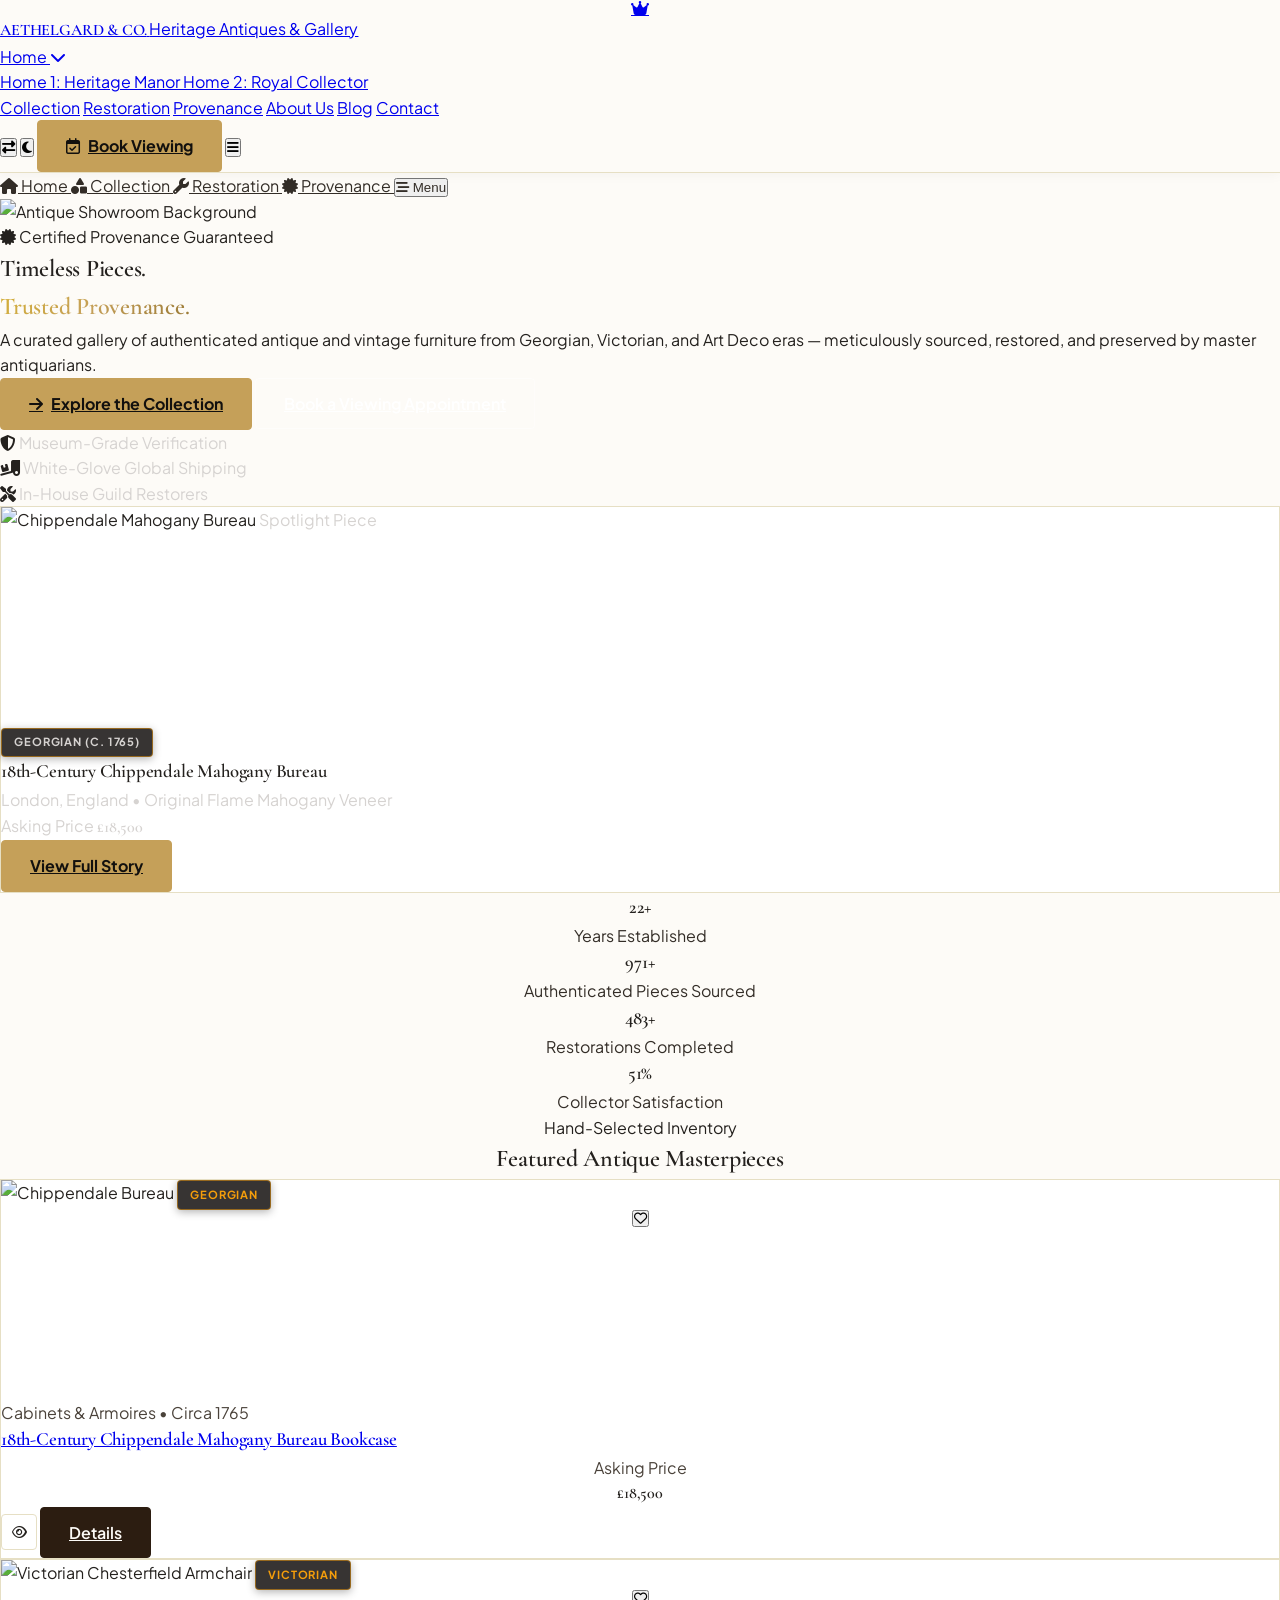
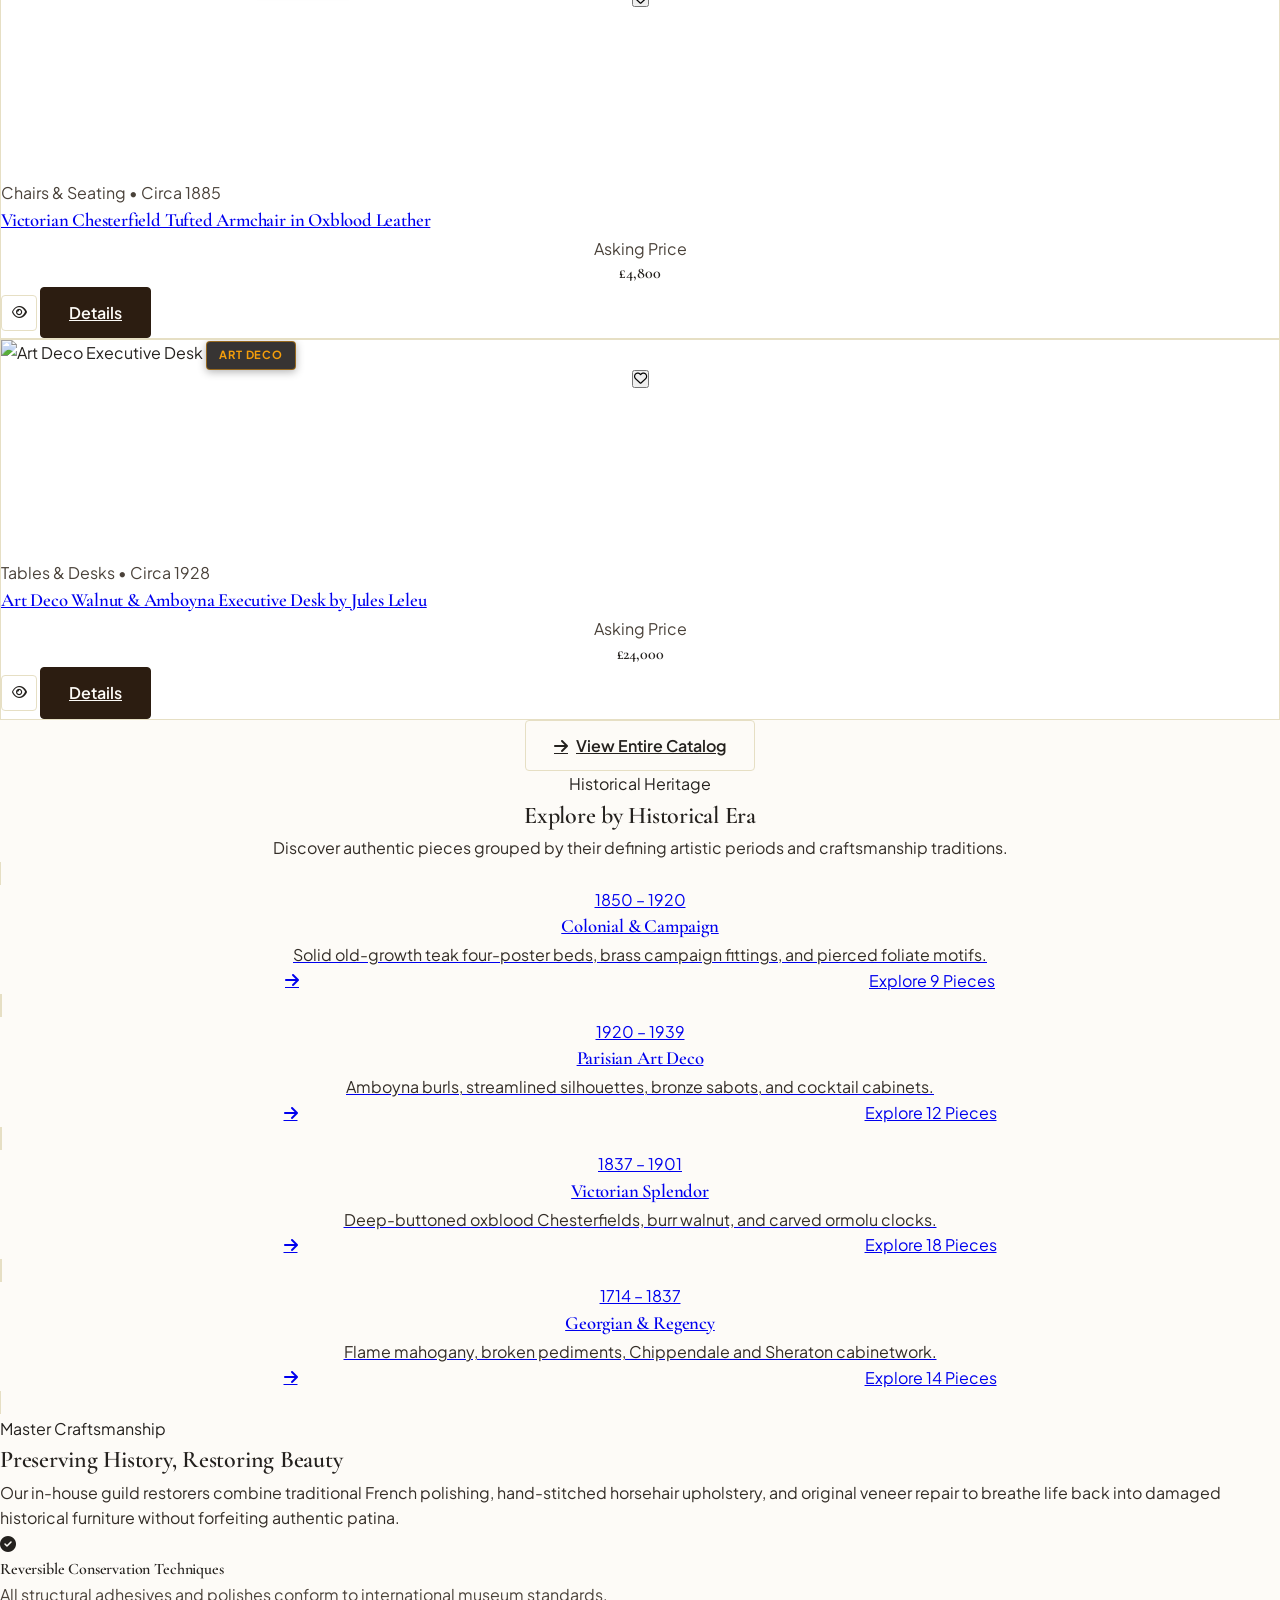
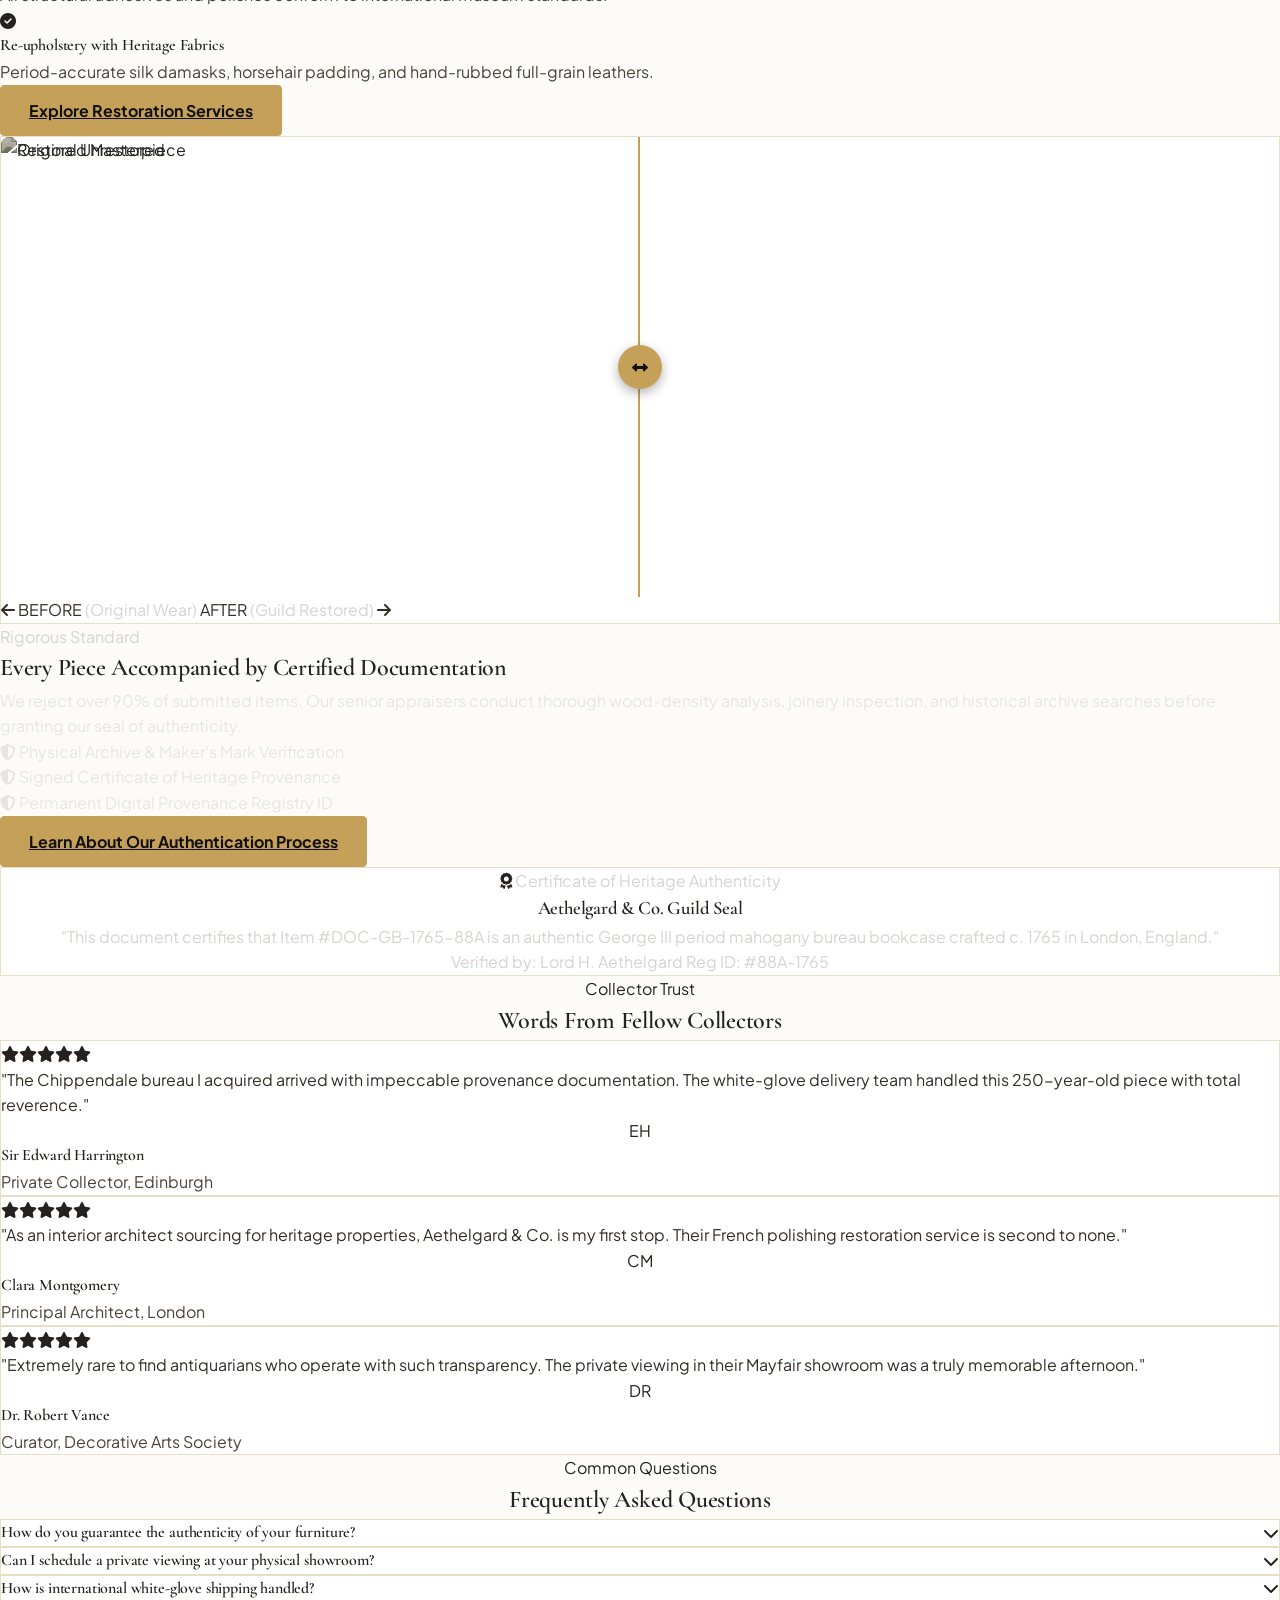
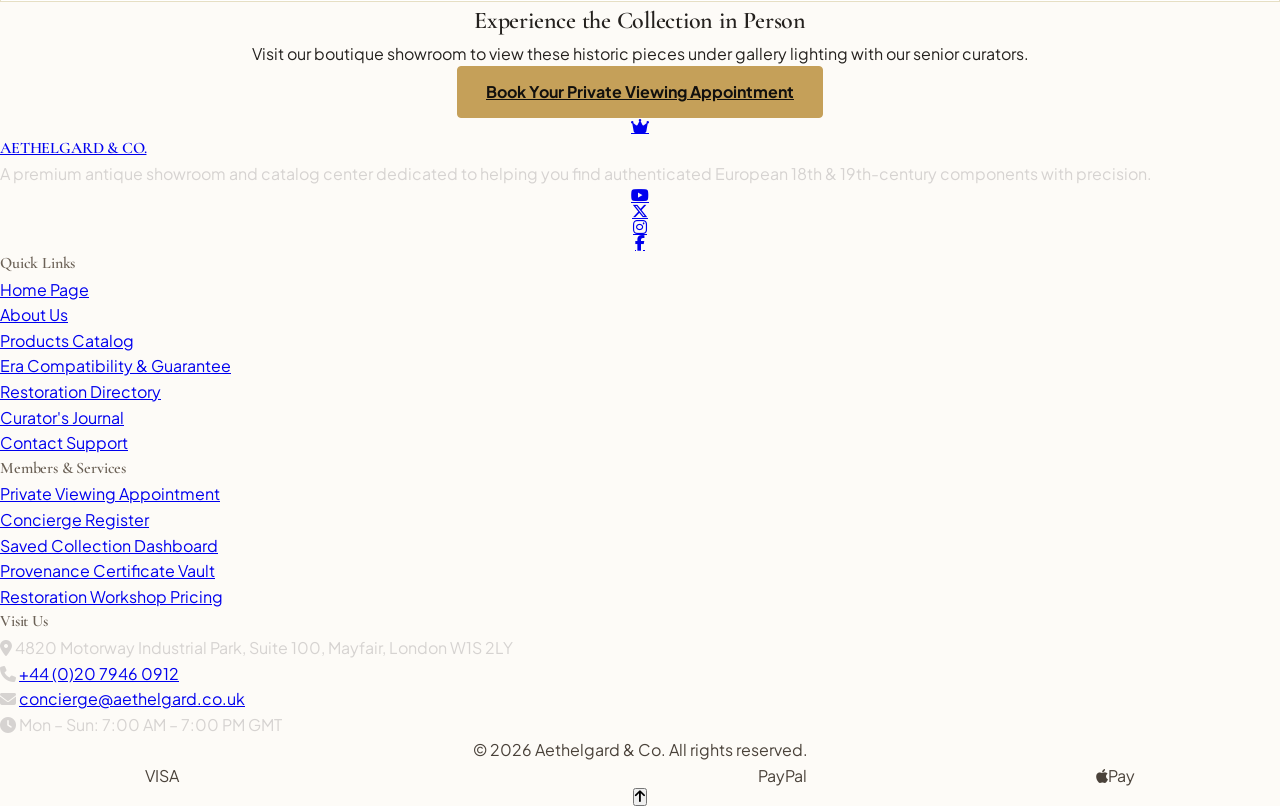
==== commit 12dbf06f: "Fix all layout misalignments by resolving git merge conflicts across all HTML, CSS, and JS files" ====
--- a/index.html
+++ b/index.html
@@ -49,7 +49,6 @@
 </head>
 <body class="bg-heritage-parchment text-stone-900 dark:bg-[#12100E] dark:text-stone-100 min-h-screen flex flex-col antialiased selection:bg-amber-700 selection:text-white">
 
-<<<<<<< HEAD
   <!-- Main Navigation Header (Sticky) -->
   <header class="header-sticky">
     <div class="max-w-7xl mx-auto px-3 sm:px-6 lg:px-8 h-16 sm:h-20 flex items-center justify-between gap-2 sm:gap-4">
@@ -60,64 +59,22 @@
           <i class="fa-solid fa-crown text-amber-700 dark:text-amber-500 text-base sm:text-lg"></i>
         </div>
         <div class="min-w-0 text-left">
-=======
-  <!-- Top Announcement Bar & Main Navigation Header (Sticky) -->
-  <header class="header-sticky">
-    <!-- Top Announcement Bar (Above Nav Bar) -->
-    <div class="bg-stone-900 text-stone-300 dark:bg-stone-950 text-xs py-2 px-3 sm:px-4 border-b border-stone-800 sticky top-0 z-50">
-      <div class="max-w-7xl mx-auto flex items-center justify-between gap-2">
-        <div class="flex items-center gap-2 sm:gap-4 min-w-0">
-          <span class="truncate text-[11px] sm:text-xs"><i class="fa-solid fa-gem text-amber-500 mr-1 sm:mr-1.5"></i> Certified Guild Antiquarians & Restorers</span>
-          <span class="hidden md:inline text-stone-600">|</span>
-          <span class="hidden md:inline"><i class="fa-solid fa-phone text-stone-400 mr-1"></i> Private Concierge: +44 (0)20 7946 0912</span>
-        </div>
-        <div class="flex items-center gap-2 shrink-0">
-          <!-- RTL / LTR Toggle Button (Icon Only) -->
-          <button class="rtl-toggle-btn w-7 h-7 rounded-full bg-stone-800 hover:bg-stone-700 text-stone-300 hover:text-amber-400 transition-all flex items-center justify-center cursor-pointer shadow-sm" title="Toggle RTL / LTR Layout" aria-label="Toggle RTL / LTR Layout">
-            <i class="fa-solid fa-right-left text-xs"></i>
-          </button>
-          <!-- Theme Toggle Button (Icon Only) -->
-          <button class="theme-toggle-btn w-7 h-7 rounded-full bg-stone-800 hover:bg-stone-700 text-stone-300 hover:text-yellow-400 transition-all flex items-center justify-center cursor-pointer shadow-sm" title="Toggle Light / Dark Mode" aria-label="Toggle Light / Dark Mode">
-            <i class="fa-solid fa-moon text-amber-400 text-xs"></i>
-          </button>
-        </div>
-      </div>
-    </div>
-
-    <div class="max-w-7xl mx-auto px-3 sm:px-6 lg:px-8 h-16 sm:h-20 flex items-center justify-between gap-2 sm:gap-4">
-      
-      <!-- Brand Logo -->
-      <a href="index.html" class="flex items-center gap-2 sm:gap-3 group shrink-0 min-w-0">
-        <div class="w-8 h-8 sm:w-10 sm:h-10 rounded-full bg-amber-700/10 border border-amber-600/30 flex items-center justify-center group-hover:border-amber-600 transition-colors shrink-0">
-          <i class="fa-solid fa-crown text-amber-700 dark:text-amber-500 text-base sm:text-lg"></i>
-        </div>
-        <div class="min-w-0">
->>>>>>> 34af56a3ab0cb1ecbf76c786ea5266e2662be226
           <span class="font-serif text-base sm:text-2xl font-bold tracking-tight text-stone-900 dark:text-stone-100 block leading-none whitespace-nowrap">AETHELGARD & CO.</span>
           <span class="text-[8px] sm:text-[10px] tracking-[0.12em] sm:tracking-[0.25em] text-amber-800 dark:text-amber-500 uppercase font-semibold block mt-0.5 sm:mt-1 whitespace-nowrap">Heritage Antiques & Gallery</span>
         </div>
       </a>
 
       <!-- Desktop Nav Links with Home Dropdown -->
-<<<<<<< HEAD
       <nav class="hidden lg:flex items-center gap-4 xl:gap-6 text-sm font-medium text-stone-700 dark:text-stone-300">
         
         <!-- Home Dropdown -->
         <div class="relative group" id="home-dropdown-wrapper" dir="ltr">
           <a href="index.html" class="flex items-center gap-1.5 py-2 text-amber-700 dark:text-amber-500 font-semibold hover:text-amber-700 dark:hover:text-amber-400 transition-colors whitespace-nowrap" dir="ltr">
-=======
-      <nav class="hidden lg:flex items-center gap-7 text-sm font-medium text-stone-700 dark:text-stone-300">
-        
-        <!-- Home Dropdown -->
-        <div class="relative group" id="home-dropdown-wrapper">
-          <a href="index.html" class="flex items-center gap-1.5 py-2 text-amber-700 dark:text-amber-500 font-semibold hover:text-amber-700 dark:hover:text-amber-400 transition-colors">
->>>>>>> 34af56a3ab0cb1ecbf76c786ea5266e2662be226
             <span>Home</span>
             <i class="fa-solid fa-chevron-down text-[10px] transition-transform duration-200 group-hover:rotate-180"></i>
           </a>
           
           <!-- Dropdown Menu -->
-<<<<<<< HEAD
           <div class="absolute left-0 top-full pt-2 w-52 opacity-0 invisible group-hover:opacity-100 group-hover:visible transition-all duration-200 transform group-hover:translate-y-0 translate-y-2 z-50 pointer-events-none group-hover:pointer-events-auto" dir="ltr">
             <div class="bg-heritage-parchment dark:bg-stone-900 border border-stone-200 dark:border-stone-800 rounded-xl shadow-2xl p-2 space-y-1 backdrop-blur-lg text-left" dir="ltr">
               <a href="index.html" dir="ltr" class="block p-2.5 rounded-lg bg-amber-500/10 text-xs font-bold text-amber-900 dark:text-amber-400 hover:bg-amber-500/20 transition-colors text-left w-full">
@@ -125,33 +82,11 @@
               </a>
               <a href="index-2.html" dir="ltr" class="block p-2.5 rounded-lg hover:bg-amber-500/10 text-xs font-bold text-stone-900 dark:text-stone-100 hover:text-amber-700 dark:hover:text-amber-400 transition-colors text-left w-full">
                 Home 2: Royal Collector
-=======
-          <div class="absolute left-0 top-full pt-2 w-64 opacity-0 invisible group-hover:opacity-100 group-hover:visible transition-all duration-200 transform group-hover:translate-y-0 translate-y-2 z-50 pointer-events-none group-hover:pointer-events-auto">
-            <div class="bg-heritage-parchment dark:bg-stone-900 border border-stone-200 dark:border-stone-800 rounded-xl shadow-2xl p-2 space-y-1 backdrop-blur-lg">
-              <a href="index.html" class="flex items-start gap-3 p-2.5 rounded-lg bg-amber-700/10 dark:bg-amber-500/10 text-amber-800 dark:text-amber-400 transition-colors group/item">
-                <div class="w-8 h-8 rounded-lg bg-amber-700/20 border border-amber-600/30 flex items-center justify-center shrink-0 mt-0.5">
-                  <i class="fa-solid fa-landmark text-amber-700 dark:text-amber-500 text-xs"></i>
-                </div>
-                <div>
-                  <div class="text-xs font-bold text-amber-800 dark:text-amber-400">Home 1: Heritage Manor</div>
-                  <div class="text-[10px] text-stone-500 dark:text-stone-400">Classic Showroom & Restorations</div>
-                </div>
               </a>
-              <a href="index-2.html" class="flex items-start gap-3 p-2.5 rounded-lg hover:bg-amber-700/10 dark:hover:bg-amber-500/10 text-stone-800 dark:text-stone-200 transition-colors group/item">
-                <div class="w-8 h-8 rounded-lg bg-amber-700/10 border border-amber-600/20 flex items-center justify-center shrink-0 mt-0.5 group-hover/item:border-amber-600">
-                  <i class="fa-solid fa-crown text-amber-700 dark:text-amber-500 text-xs"></i>
-                </div>
-                <div>
-                  <div class="text-xs font-bold text-stone-900 dark:text-stone-100 group-hover/item:text-amber-700 dark:group-hover/item:text-amber-400">Home 2: Royal Collector</div>
-                  <div class="text-[10px] text-stone-500 dark:text-stone-400">Estate Gallery & Rare Vault</div>
-                </div>
->>>>>>> 34af56a3ab0cb1ecbf76c786ea5266e2662be226
-              </a>
-            </div>
-          </div>
-        </div>
-
-<<<<<<< HEAD
+            </div>
+          </div>
+        </div>
+
         <a href="products.html" class="hover:text-amber-700 dark:hover:text-amber-500 transition-colors whitespace-nowrap">Collection</a>
         <a href="restoration.html" class="hover:text-amber-700 dark:hover:text-amber-500 transition-colors whitespace-nowrap">Restoration</a>
         <a href="provenance.html" class="hover:text-amber-700 dark:hover:text-amber-500 transition-colors whitespace-nowrap">Provenance</a>
@@ -171,35 +106,11 @@
 
         <!-- Book Viewing CTA Button -->
         <a href="contact.html#appointment" class="hidden lg:inline-flex btn-heritage-gold text-xs uppercase tracking-wider font-semibold py-2.5 px-4">
-=======
-        <a href="products.html" class="hover:text-amber-700 dark:hover:text-amber-500 transition-colors">Collection</a>
-        <a href="restoration.html" class="hover:text-amber-700 dark:hover:text-amber-500 transition-colors">Restoration</a>
-        <a href="provenance.html" class="hover:text-amber-700 dark:hover:text-amber-500 transition-colors">Provenance</a>
-        <a href="about.html" class="hover:text-amber-700 dark:hover:text-amber-500 transition-colors">About Us</a>
-        <a href="blog.html" class="hover:text-amber-700 dark:hover:text-amber-500 transition-colors">Blog</a>
-        <a href="contact.html" class="hover:text-amber-700 dark:hover:text-amber-500 transition-colors">Contact</a>
-      </nav>
-
-      <!-- Action Buttons in Sticky Navbar -->
-      <div class="flex items-center gap-1.5 sm:gap-3 shrink-0">
-        <!-- Save / Wishlist Drawer Trigger with Floppy Disk Save Icon -->
-        <button class="wishlist-drawer-trigger relative w-8 h-8 sm:w-9 sm:h-9 rounded-full bg-stone-200/80 dark:bg-stone-800 text-stone-700 dark:text-stone-300 hover:text-amber-600 dark:hover:text-amber-400 hover:bg-stone-300 dark:hover:bg-stone-700 transition-all flex items-center justify-center cursor-pointer shadow-sm" title="Saved Collection" aria-label="Saved Collection">
-          <i class="fa-solid fa-floppy-disk text-xs sm:text-sm text-amber-600 dark:text-amber-400"></i>
-          <span class="wishlist-count-badge hidden absolute -top-1 -right-1 w-4 h-4 rounded-full bg-amber-700 text-white text-[9px] font-bold flex items-center justify-center">0</span>
-        </button>
-
-        <!-- Book Viewing CTA Button -->
-        <a href="contact.html#appointment" class="hidden sm:inline-flex btn-heritage-gold text-xs uppercase tracking-wider font-semibold py-2.5 px-4">
->>>>>>> 34af56a3ab0cb1ecbf76c786ea5266e2662be226
           <i class="fa-regular fa-calendar-check mr-1.5"></i> Book Viewing
         </a>
 
         <!-- Mobile Menu Toggle -->
-<<<<<<< HEAD
         <button id="mobile-menu-btn" class="lg:hidden p-1.5 sm:p-2 text-stone-700 dark:text-stone-300 text-lg sm:text-xl flex items-center justify-center cursor-pointer ml-1" title="Open Menu">
-=======
-        <button id="mobile-menu-btn" class="lg:hidden p-1.5 sm:p-2 text-stone-700 dark:text-stone-300 text-lg sm:text-xl flex items-center justify-center cursor-pointer" title="Open Menu">
->>>>>>> 34af56a3ab0cb1ecbf76c786ea5266e2662be226
           <i class="fa-solid fa-bars"></i>
         </button>
       </div>
@@ -207,7 +118,6 @@
     </div>
   </header>
 
-<<<<<<< HEAD
   <!-- Dedicated Fixed Mobile Navigation Bar -->
   <div class="lg:hidden fixed bottom-0 left-0 right-0 z-40 bg-heritage-parchment/95 dark:bg-stone-900/95 backdrop-blur-md border-t border-stone-200 dark:border-stone-800 py-2 px-3 flex items-center justify-around shadow-2xl" dir="ltr">
     <a href="index.html" class="flex flex-col items-center gap-0.5 text-stone-600 dark:text-stone-400 hover:text-amber-700 dark:hover:text-amber-400 transition-colors">
@@ -232,8 +142,6 @@
     </button>
   </div>
 
-=======
->>>>>>> 34af56a3ab0cb1ecbf76c786ea5266e2662be226
   <!-- Hero Section -->
   <section class="relative bg-stone-900 text-white overflow-hidden py-24 lg:py-32">
     <div class="absolute inset-0 z-0 opacity-40">
@@ -242,13 +150,8 @@
     <div class="absolute inset-0 bg-gradient-to-r from-stone-950 via-stone-950/80 to-transparent z-0"></div>
 
     <div class="max-w-7xl mx-auto px-4 sm:px-6 lg:px-8 relative z-10 grid grid-cols-1 lg:grid-cols-12 gap-12 items-center">
-<<<<<<< HEAD
       <div class="lg:col-span-7 space-y-6 text-left" dir="ltr">
         <div class="w-fit inline-flex items-center justify-start gap-2 px-3 py-1 rounded bg-amber-500/10 border border-amber-500/30 text-amber-400 text-xs uppercase tracking-widest font-semibold">
-=======
-      <div class="lg:col-span-7 space-y-6">
-        <div class="inline-flex items-center gap-2 px-3 py-1 rounded bg-amber-500/10 border border-amber-500/30 text-amber-400 text-xs uppercase tracking-widest font-semibold">
->>>>>>> 34af56a3ab0cb1ecbf76c786ea5266e2662be226
           <i class="fa-solid fa-certificate"></i> Certified Provenance Guaranteed
         </div>
         
@@ -257,7 +160,6 @@
           <span class="gold-gradient-text">Trusted Provenance.</span>
         </h1>
 
-<<<<<<< HEAD
         <p class="text-stone-200 text-lg max-w-xl font-light leading-relaxed" style="margin-left: 0 !important; margin-right: auto !important; text-align: left !important; direction: ltr !important;">
           A curated gallery of authenticated antique and vintage furniture from Georgian, Victorian, and Art Deco eras — meticulously sourced, restored, and preserved by master antiquarians.
         </p>
@@ -267,22 +169,10 @@
             <i class="fa-solid fa-arrow-right mr-2"></i> Explore the Collection
           </a>
           <a href="contact.html#appointment" class="btn-heritage-outline w-full sm:w-[260px] h-12 inline-flex items-center justify-center text-center text-stone-200 border border-stone-500 hover:border-amber-400 hover:text-amber-400 text-sm px-6 box-border">
-=======
-        <p class="text-stone-300 text-lg max-w-xl font-light leading-relaxed">
-          A curated gallery of authenticated antique and vintage furniture from Georgian, Victorian, and Art Deco eras — meticulously sourced, restored, and preserved by master antiquarians.
-        </p>
-
-        <div class="flex flex-wrap gap-4 pt-4">
-          <a href="products.html" class="btn-heritage-gold text-sm py-3.5 px-7">
-            Explore the Collection <i class="fa-solid fa-arrow-right ml-2"></i>
-          </a>
-          <a href="contact.html#appointment" class="btn-heritage-outline text-stone-200 border-stone-500 hover:border-amber-400 hover:text-amber-400 text-sm py-3.5 px-7">
->>>>>>> 34af56a3ab0cb1ecbf76c786ea5266e2662be226
             Book a Viewing Appointment
           </a>
         </div>
 
-<<<<<<< HEAD
         <div class="pt-8 border-t border-stone-800/80 grid grid-cols-1 sm:grid-cols-3 gap-4 text-xs text-stone-200 font-medium">
           <div class="flex items-center gap-2">
             <i class="fa-solid fa-shield-halved text-amber-400 text-base shrink-0"></i>
@@ -295,20 +185,6 @@
           <div class="flex items-center gap-2">
             <i class="fa-solid fa-screwdriver-wrench text-amber-400 text-base shrink-0"></i>
             <span class="text-stone-200 font-medium">In-House Guild Restorers</span>
-=======
-        <div class="pt-8 border-t border-stone-800/80 grid grid-cols-1 sm:grid-cols-3 gap-4 text-xs text-stone-400">
-          <div class="flex items-center gap-2">
-            <i class="fa-solid fa-shield-halved text-amber-500 text-base"></i>
-            <span>Museum-Grade Verification</span>
-          </div>
-          <div class="flex items-center gap-2">
-            <i class="fa-solid fa-truck-ramp-box text-amber-500 text-base"></i>
-            <span>White-Glove Global Shipping</span>
-          </div>
-          <div class="flex items-center gap-2">
-            <i class="fa-solid fa-screwdriver-wrench text-amber-500 text-base"></i>
-            <span>In-House Guild Restorers</span>
->>>>>>> 34af56a3ab0cb1ecbf76c786ea5266e2662be226
           </div>
         </div>
       </div>
@@ -360,20 +236,9 @@
 
   <!-- Curated Collection Carousel / Grid -->
   <section class="py-20 max-w-7xl mx-auto px-4 sm:px-6 lg:px-8">
-<<<<<<< HEAD
     <div class="text-center max-w-2xl mx-auto mb-12">
       <span class="text-xs uppercase tracking-widest text-amber-700 dark:text-amber-500 font-bold block mb-1">Hand-Selected Inventory</span>
       <h2 class="font-serif text-3xl sm:text-4xl font-bold text-stone-900 dark:text-stone-100">Featured Antique Masterpieces</h2>
-=======
-    <div class="flex flex-wrap items-end justify-between gap-4 mb-12">
-      <div>
-        <span class="text-xs uppercase tracking-widest text-amber-700 dark:text-amber-500 font-bold block mb-1">Hand-Selected Inventory</span>
-        <h2 class="font-serif text-3xl sm:text-4xl font-bold text-stone-900 dark:text-stone-100">Featured Antique Masterpieces</h2>
-      </div>
-      <a href="products.html" class="btn-heritage-outline text-sm">
-        View Entire Catalog <i class="fa-solid fa-arrow-right ml-1"></i>
-      </a>
->>>>>>> 34af56a3ab0cb1ecbf76c786ea5266e2662be226
     </div>
 
     <!-- Product Grid -->
@@ -395,7 +260,6 @@
               <a href="product-details.html?id=prod-101">18th-Century Chippendale Mahogany Bureau Bookcase</a>
             </h3>
           </div>
-<<<<<<< HEAD
           <div class="mt-4 pt-3.5 border-t border-stone-200 dark:border-stone-800 flex items-center justify-between gap-2">
             <div class="flex flex-col justify-center text-left">
               <span class="text-[10px] text-stone-500 dark:text-stone-400 uppercase tracking-wider font-semibold block leading-none mb-1 text-left">Asking Price</span>
@@ -403,14 +267,6 @@
             </div>
             <button onclick="openQuickViewModal('prod-101')" class="btn-heritage-outline w-9 h-9 p-0 inline-flex items-center justify-center rounded text-xs shrink-0 mx-auto" title="Quick View"><i class="fa-regular fa-eye text-xs"></i></button>
             <a href="product-details.html?id=prod-101" class="btn-heritage-primary h-9 px-3.5 text-xs font-semibold uppercase tracking-wider inline-flex items-center justify-center shrink-0">Details</a>
-=======
-          <div class="mt-4 pt-4 border-t border-stone-200 dark:border-stone-800 flex items-center justify-between">
-            <span class="font-serif font-bold text-xl text-amber-800 dark:text-amber-500">£18,500</span>
-            <div class="flex gap-2">
-              <button onclick="openQuickViewModal('prod-101')" class="btn-heritage-outline px-3 py-1.5 text-xs"><i class="fa-regular fa-eye"></i></button>
-              <a href="product-details.html?id=prod-101" class="btn-heritage-primary px-3 py-1.5 text-xs">Details</a>
-            </div>
->>>>>>> 34af56a3ab0cb1ecbf76c786ea5266e2662be226
           </div>
         </div>
       </div>
@@ -431,7 +287,6 @@
               <a href="product-details.html?id=prod-102">Victorian Chesterfield Tufted Armchair in Oxblood Leather</a>
             </h3>
           </div>
-<<<<<<< HEAD
           <div class="mt-4 pt-3.5 border-t border-stone-200 dark:border-stone-800 flex items-center justify-between gap-2">
             <div class="flex flex-col justify-center text-left">
               <span class="text-[10px] text-stone-500 dark:text-stone-400 uppercase tracking-wider font-semibold block leading-none mb-1 text-left">Asking Price</span>
@@ -439,14 +294,6 @@
             </div>
             <button onclick="openQuickViewModal('prod-102')" class="btn-heritage-outline w-9 h-9 p-0 inline-flex items-center justify-center rounded text-xs shrink-0 mx-auto" title="Quick View"><i class="fa-regular fa-eye text-xs"></i></button>
             <a href="product-details.html?id=prod-102" class="btn-heritage-primary h-9 px-3.5 text-xs font-semibold uppercase tracking-wider inline-flex items-center justify-center shrink-0">Details</a>
-=======
-          <div class="mt-4 pt-4 border-t border-stone-200 dark:border-stone-800 flex items-center justify-between">
-            <span class="font-serif font-bold text-xl text-amber-800 dark:text-amber-500">£4,800</span>
-            <div class="flex gap-2">
-              <button onclick="openQuickViewModal('prod-102')" class="btn-heritage-outline px-3 py-1.5 text-xs"><i class="fa-regular fa-eye"></i></button>
-              <a href="product-details.html?id=prod-102" class="btn-heritage-primary px-3 py-1.5 text-xs">Details</a>
-            </div>
->>>>>>> 34af56a3ab0cb1ecbf76c786ea5266e2662be226
           </div>
         </div>
       </div>
@@ -467,7 +314,6 @@
               <a href="product-details.html?id=prod-103">Art Deco Walnut & Amboyna Executive Desk by Jules Leleu</a>
             </h3>
           </div>
-<<<<<<< HEAD
           <div class="mt-4 pt-3.5 border-t border-stone-200 dark:border-stone-800 flex items-center justify-between gap-2">
             <div class="flex flex-col justify-center text-left">
               <span class="text-[10px] text-stone-500 dark:text-stone-400 uppercase tracking-wider font-semibold block leading-none mb-1 text-left">Asking Price</span>
@@ -475,20 +321,11 @@
             </div>
             <button onclick="openQuickViewModal('prod-103')" class="btn-heritage-outline w-9 h-9 p-0 inline-flex items-center justify-center rounded text-xs shrink-0 mx-auto" title="Quick View"><i class="fa-regular fa-eye text-xs"></i></button>
             <a href="product-details.html?id=prod-103" class="btn-heritage-primary h-9 px-3.5 text-xs font-semibold uppercase tracking-wider inline-flex items-center justify-center shrink-0">Details</a>
-=======
-          <div class="mt-4 pt-4 border-t border-stone-200 dark:border-stone-800 flex items-center justify-between">
-            <span class="font-serif font-bold text-xl text-amber-800 dark:text-amber-500">£24,000</span>
-            <div class="flex gap-2">
-              <button onclick="openQuickViewModal('prod-103')" class="btn-heritage-outline px-3 py-1.5 text-xs"><i class="fa-regular fa-eye"></i></button>
-              <a href="product-details.html?id=prod-103" class="btn-heritage-primary px-3 py-1.5 text-xs">Details</a>
-            </div>
->>>>>>> 34af56a3ab0cb1ecbf76c786ea5266e2662be226
-          </div>
-        </div>
-      </div>
-
-    </div>
-<<<<<<< HEAD
+          </div>
+        </div>
+      </div>
+
+    </div>
 
     <!-- View Catalog CTA at Bottom of Section -->
     <div class="mt-12 text-center flex justify-center">
@@ -496,8 +333,6 @@
         <i class="fa-solid fa-arrow-right mr-1.5"></i> View Entire Catalog
       </a>
     </div>
-=======
->>>>>>> 34af56a3ab0cb1ecbf76c786ea5266e2662be226
   </section>
 
   <!-- Eras & Styles Showcase -->
@@ -509,7 +344,6 @@
         <p class="text-stone-600 dark:text-stone-400 text-sm mt-2">Discover authentic pieces grouped by their defining artistic periods and craftsmanship traditions.</p>
       </div>
 
-<<<<<<< HEAD
       <div class="grid grid-cols-1 sm:grid-cols-2 lg:grid-cols-4 gap-6">
         
         <!-- Era Card 1: Colonial & Campaign -->
@@ -562,44 +396,6 @@
             <span>Explore 14 Pieces</span>
             <i class="fa-solid fa-arrow-right text-amber-700 dark:text-amber-400 group-hover:translate-x-1 transition-transform"></i>
           </div>
-=======
-      <div class="grid grid-cols-2 sm:grid-cols-3 lg:grid-cols-6 gap-4">
-        
-        <a href="products.html" class="heritage-card p-6 text-center rounded-lg hover:border-amber-600 group transition-all">
-          <i class="fa-solid fa-landmark text-2xl text-amber-700 dark:text-amber-500 mb-2 group-hover:scale-110 transition-transform block"></i>
-          <h4 class="font-serif font-bold text-base text-stone-900 dark:text-stone-100">Georgian</h4>
-          <span class="text-[11px] text-stone-500">1714 – 1837</span>
-        </a>
-
-        <a href="products.html" class="heritage-card p-6 text-center rounded-lg hover:border-amber-600 group transition-all">
-          <i class="fa-solid fa-chess-queen text-2xl text-amber-700 dark:text-amber-500 mb-2 group-hover:scale-110 transition-transform block"></i>
-          <h4 class="font-serif font-bold text-base text-stone-900 dark:text-stone-100">Victorian</h4>
-          <span class="text-[11px] text-stone-500">1837 – 1901</span>
-        </a>
-
-        <a href="products.html" class="heritage-card p-6 text-center rounded-lg hover:border-amber-600 group transition-all">
-          <i class="fa-solid fa-crown text-2xl text-amber-700 dark:text-amber-500 mb-2 group-hover:scale-110 transition-transform block"></i>
-          <h4 class="font-serif font-bold text-base text-stone-900 dark:text-stone-100">Regency</h4>
-          <span class="text-[11px] text-stone-500">1811 – 1820</span>
-        </a>
-
-        <a href="products.html" class="heritage-card p-6 text-center rounded-lg hover:border-amber-600 group transition-all">
-          <i class="fa-solid fa-leaf text-2xl text-amber-700 dark:text-amber-500 mb-2 group-hover:scale-110 transition-transform block"></i>
-          <h4 class="font-serif font-bold text-base text-stone-900 dark:text-stone-100">Art Nouveau</h4>
-          <span class="text-[11px] text-stone-500">1890 – 1910</span>
-        </a>
-
-        <a href="products.html" class="heritage-card p-6 text-center rounded-lg hover:border-amber-600 group transition-all">
-          <i class="fa-solid fa-building-columns text-2xl text-amber-700 dark:text-amber-500 mb-2 group-hover:scale-110 transition-transform block"></i>
-          <h4 class="font-serif font-bold text-base text-stone-900 dark:text-stone-100">Art Deco</h4>
-          <span class="text-[11px] text-stone-500">1920 – 1939</span>
-        </a>
-
-        <a href="products.html" class="heritage-card p-6 text-center rounded-lg hover:border-amber-600 group transition-all">
-          <i class="fa-solid fa-couch text-2xl text-amber-700 dark:text-amber-500 mb-2 group-hover:scale-110 transition-transform block"></i>
-          <h4 class="font-serif font-bold text-base text-stone-900 dark:text-stone-100">Mid-Century</h4>
-          <span class="text-[11px] text-stone-500">1945 – 1970</span>
->>>>>>> 34af56a3ab0cb1ecbf76c786ea5266e2662be226
         </a>
 
       </div>
@@ -710,84 +506,48 @@
 
     <div class="grid grid-cols-1 md:grid-cols-3 gap-8">
       
-<<<<<<< HEAD
       <div class="heritage-card p-6 rounded-lg flex flex-col justify-between text-left" dir="ltr" style="text-align: left !important; direction: ltr !important;">
-=======
-      <div class="heritage-card p-6 rounded-lg flex flex-col justify-between">
->>>>>>> 34af56a3ab0cb1ecbf76c786ea5266e2662be226
         <div>
           <div class="text-amber-600 text-sm mb-4">
             <i class="fa-solid fa-star"></i><i class="fa-solid fa-star"></i><i class="fa-solid fa-star"></i><i class="fa-solid fa-star"></i><i class="fa-solid fa-star"></i>
           </div>
-<<<<<<< HEAD
           <p class="text-stone-600 dark:text-stone-300 text-sm italic" style="text-align: left !important;">"The Chippendale bureau I acquired arrived with impeccable provenance documentation. The white-glove delivery team handled this 250-year-old piece with total reverence."</p>
         </div>
         <div class="mt-6 pt-4 border-t border-stone-200 dark:border-stone-800 flex items-center gap-3" dir="ltr" style="justify-content: flex-start !important; direction: ltr !important; margin-left: 0 !important; margin-right: auto !important;">
           <div class="w-10 h-10 rounded-full bg-stone-300 dark:bg-stone-700 flex items-center justify-center font-bold text-stone-800 dark:text-stone-200">EH</div>
           <div dir="ltr" class="text-left" style="text-align: left !important;">
-=======
-          <p class="text-stone-600 dark:text-stone-300 text-sm italic">"The Chippendale bureau I acquired arrived with impeccable provenance documentation. The white-glove delivery team handled this 250-year-old piece with total reverence."</p>
-        </div>
-        <div class="mt-6 pt-4 border-t border-stone-200 dark:border-stone-800 flex items-center gap-3">
-          <div class="w-10 h-10 rounded-full bg-stone-300 dark:bg-stone-700 flex items-center justify-center font-bold text-stone-800 dark:text-stone-200">EH</div>
-          <div>
->>>>>>> 34af56a3ab0cb1ecbf76c786ea5266e2662be226
             <h4 class="font-bold text-xs text-stone-900 dark:text-stone-100">Sir Edward Harrington</h4>
             <span class="text-[11px] text-stone-500">Private Collector, Edinburgh</span>
           </div>
         </div>
       </div>
 
-<<<<<<< HEAD
       <div class="heritage-card p-6 rounded-lg flex flex-col justify-between text-left" dir="ltr" style="text-align: left !important; direction: ltr !important;">
-=======
-      <div class="heritage-card p-6 rounded-lg flex flex-col justify-between">
->>>>>>> 34af56a3ab0cb1ecbf76c786ea5266e2662be226
         <div>
           <div class="text-amber-600 text-sm mb-4">
             <i class="fa-solid fa-star"></i><i class="fa-solid fa-star"></i><i class="fa-solid fa-star"></i><i class="fa-solid fa-star"></i><i class="fa-solid fa-star"></i>
           </div>
-<<<<<<< HEAD
           <p class="text-stone-600 dark:text-stone-300 text-sm italic" style="text-align: left !important;">"As an interior architect sourcing for heritage properties, Aethelgard & Co. is my first stop. Their French polishing restoration service is second to none."</p>
         </div>
         <div class="mt-6 pt-4 border-t border-stone-200 dark:border-stone-800 flex items-center gap-3" dir="ltr" style="justify-content: flex-start !important; direction: ltr !important; margin-left: 0 !important; margin-right: auto !important;">
           <div class="w-10 h-10 rounded-full bg-stone-300 dark:bg-stone-700 flex items-center justify-center font-bold text-stone-800 dark:text-stone-200">CM</div>
           <div dir="ltr" class="text-left" style="text-align: left !important;">
-=======
-          <p class="text-stone-600 dark:text-stone-300 text-sm italic">"As an interior architect sourcing for heritage properties, Aethelgard & Co. is my first stop. Their French polishing restoration service is second to none."</p>
-        </div>
-        <div class="mt-6 pt-4 border-t border-stone-200 dark:border-stone-800 flex items-center gap-3">
-          <div class="w-10 h-10 rounded-full bg-stone-300 dark:bg-stone-700 flex items-center justify-center font-bold text-stone-800 dark:text-stone-200">CM</div>
-          <div>
->>>>>>> 34af56a3ab0cb1ecbf76c786ea5266e2662be226
             <h4 class="font-bold text-xs text-stone-900 dark:text-stone-100">Clara Montgomery</h4>
             <span class="text-[11px] text-stone-500">Principal Architect, London</span>
           </div>
         </div>
       </div>
 
-<<<<<<< HEAD
       <div class="heritage-card p-6 rounded-lg flex flex-col justify-between text-left" dir="ltr" style="text-align: left !important; direction: ltr !important;">
-=======
-      <div class="heritage-card p-6 rounded-lg flex flex-col justify-between">
->>>>>>> 34af56a3ab0cb1ecbf76c786ea5266e2662be226
         <div>
           <div class="text-amber-600 text-sm mb-4">
             <i class="fa-solid fa-star"></i><i class="fa-solid fa-star"></i><i class="fa-solid fa-star"></i><i class="fa-solid fa-star"></i><i class="fa-solid fa-star"></i>
           </div>
-<<<<<<< HEAD
           <p class="text-stone-600 dark:text-stone-300 text-sm italic" style="text-align: left !important;">"Extremely rare to find antiquarians who operate with such transparency. The private viewing in their Mayfair showroom was a truly memorable afternoon."</p>
         </div>
         <div class="mt-6 pt-4 border-t border-stone-200 dark:border-stone-800 flex items-center gap-3" dir="ltr" style="justify-content: flex-start !important; direction: ltr !important; margin-left: 0 !important; margin-right: auto !important;">
           <div class="w-10 h-10 rounded-full bg-stone-300 dark:bg-stone-700 flex items-center justify-center font-bold text-stone-800 dark:text-stone-200">DR</div>
           <div dir="ltr" class="text-left" style="text-align: left !important;">
-=======
-          <p class="text-stone-600 dark:text-stone-300 text-sm italic">"Extremely rare to find antiquarians who operate with such transparency. The private viewing in their Mayfair showroom was a truly memorable afternoon."</p>
-        </div>
-        <div class="mt-6 pt-4 border-t border-stone-200 dark:border-stone-800 flex items-center gap-3">
-          <div class="w-10 h-10 rounded-full bg-stone-300 dark:bg-stone-700 flex items-center justify-center font-bold text-stone-800 dark:text-stone-200">DR</div>
-          <div>
->>>>>>> 34af56a3ab0cb1ecbf76c786ea5266e2662be226
             <h4 class="font-bold text-xs text-stone-900 dark:text-stone-100">Dr. Robert Vance</h4>
             <span class="text-[11px] text-stone-500">Curator, Decorative Arts Society</span>
           </div>
@@ -842,21 +602,12 @@
   </section>
 
   <!-- Showroom Visit CTA Banner -->
-<<<<<<< HEAD
   <section class="w-full py-16 bg-[#2C1D11] text-amber-50 relative text-center">
     <div class="max-w-4xl mx-auto px-4 text-center space-y-4">
       <h2 class="font-serif text-3xl sm:text-4xl font-bold text-center text-white">Experience the Collection in Person</h2>
       <p class="text-amber-200/90 text-sm max-w-xl mx-auto text-center leading-relaxed">Visit our boutique showroom to view these historic pieces under gallery lighting with our senior curators.</p>
       <div class="pt-4 flex justify-center text-center">
         <a href="contact.html#appointment" class="btn-heritage-gold py-3.5 px-8 text-xs font-bold uppercase tracking-wider mx-auto text-center justify-center">
-=======
-  <section class="py-16 bg-amber-900 text-amber-50 relative">
-    <div class="max-w-7xl mx-auto px-4 text-center space-y-4">
-      <h2 class="font-serif text-3xl sm:text-4xl font-bold">Experience the Collection in Person</h2>
-      <p class="text-amber-200/90 text-sm max-w-xl mx-auto">Visit our boutique showroom to view these historic pieces under gallery lighting with our senior curators.</p>
-      <div class="pt-4">
-        <a href="contact.html#appointment" class="btn-heritage-gold py-3 px-8 text-sm uppercase tracking-wider font-bold">
->>>>>>> 34af56a3ab0cb1ecbf76c786ea5266e2662be226
           Book Your Private Viewing Appointment
         </a>
       </div>
@@ -864,7 +615,6 @@
   </section>
 
   <!-- Main Footer -->
-<<<<<<< HEAD
   <footer class="bg-[#0b0f19] text-stone-400 pt-16 pb-8 border-t border-stone-800/80 mt-auto" dir="ltr">
     <div class="max-w-7xl mx-auto px-4 sm:px-6 lg:px-8">
       
@@ -897,48 +647,10 @@
             </a>
             <a href="https://facebook.com" target="_blank" rel="noopener noreferrer" aria-label="Facebook" class="w-8 h-8 rounded-full bg-stone-900/90 border border-stone-800 flex items-center justify-center hover:text-white hover:bg-amber-600/40 hover:border-amber-500 transition-all shadow-sm">
               <i class="fa-brands fa-facebook-f text-xs"></i>
-=======
-  <footer class="bg-[#0b0f19] text-stone-400 pt-16 pb-8 border-t border-stone-800/80 mt-auto">
-    <div class="max-w-7xl mx-auto px-4 sm:px-6 lg:px-8">
-      
-      <!-- Top Section: 3 Evenly Spaced Containers -->
-      <div class="flex flex-col md:flex-row justify-between items-start gap-10 lg:gap-12 pb-12 border-b border-stone-800/80">
-        
-        <!-- Column 1: Brand & Social -->
-        <div class="max-w-sm space-y-4">
-          <a href="index.html" class="inline-flex items-center gap-3 group">
-            <div class="w-10 h-10 rounded-xl bg-amber-700/20 border border-amber-600/40 flex items-center justify-center shadow-inner shrink-0 group-hover:border-amber-500 transition-colors">
-              <i class="fa-solid fa-crown text-amber-500 text-lg"></i>
-            </div>
-            <span class="font-serif text-lg sm:text-xl font-bold tracking-tight text-white block leading-snug group-hover:text-amber-400 transition-colors">AETHELGARD & CO.</span>
-          </a>
-          
-          <p class="text-xs text-stone-400 leading-relaxed">
-            Premier catalog storefront for genuine 18th & 19th-century European antique furniture, certified provenance, and master guild restoration services. Serving retail drivers, trade collectors, and commercial heritage estates worldwide.
-          </p>
-
-          <!-- Social Links Buttons (Square Rounded) -->
-          <div class="flex flex-wrap gap-2 text-stone-400 pt-2">
-            <a href="https://facebook.com" target="_blank" rel="noopener noreferrer" aria-label="Facebook" class="w-9 h-9 rounded-lg bg-[#161d2f] border border-stone-800 flex items-center justify-center hover:text-white hover:bg-amber-700/40 hover:border-amber-600/50 transition-all shadow-sm">
-              <i class="fa-brands fa-facebook-f text-xs"></i>
             </a>
-            <a href="https://twitter.com" target="_blank" rel="noopener noreferrer" aria-label="Twitter X" class="w-9 h-9 rounded-lg bg-[#161d2f] border border-stone-800 flex items-center justify-center hover:text-white hover:bg-amber-700/40 hover:border-amber-600/50 transition-all shadow-sm">
-              <i class="fa-brands fa-x-twitter text-xs"></i>
-            </a>
-            <a href="https://instagram.com" target="_blank" rel="noopener noreferrer" aria-label="Instagram" class="w-9 h-9 rounded-lg bg-[#161d2f] border border-stone-800 flex items-center justify-center hover:text-white hover:bg-amber-700/40 hover:border-amber-600/50 transition-all shadow-sm">
-              <i class="fa-brands fa-instagram text-xs"></i>
-            </a>
-            <a href="https://youtube.com" target="_blank" rel="noopener noreferrer" aria-label="YouTube" class="w-9 h-9 rounded-lg bg-[#161d2f] border border-stone-800 flex items-center justify-center hover:text-white hover:bg-amber-700/40 hover:border-amber-600/50 transition-all shadow-sm">
-              <i class="fa-brands fa-youtube text-xs"></i>
-            </a>
-            <a href="https://linkedin.com" target="_blank" rel="noopener noreferrer" aria-label="LinkedIn" class="w-9 h-9 rounded-lg bg-[#161d2f] border border-stone-800 flex items-center justify-center hover:text-white hover:bg-amber-700/40 hover:border-amber-600/50 transition-all shadow-sm">
-              <i class="fa-brands fa-linkedin-in text-xs"></i>
->>>>>>> 34af56a3ab0cb1ecbf76c786ea5266e2662be226
-            </a>
-          </div>
-        </div>
-
-<<<<<<< HEAD
+          </div>
+        </div>
+
         <!-- 2nd Column: Quick Links -->
         <div class="space-y-4">
           <h4 class="font-sans font-bold text-white text-sm uppercase tracking-wider mb-4">Quick Links</h4>
@@ -984,45 +696,6 @@
             <li class="flex items-center gap-3">
               <i class="fa-solid fa-clock text-amber-500 shrink-0 text-xs"></i>
               <span>Mon – Sun: 7:00 AM – 7:00 PM GMT</span>
-=======
-        <!-- Column 2: QUICK LINKS (4 on Left, 3 on Right) -->
-        <div class="space-y-4">
-          <h4 class="font-sans font-bold text-white text-xs uppercase tracking-widest mb-4">QUICK LINKS</h4>
-          <div class="flex gap-12 sm:gap-16 text-xs">
-            <ul class="space-y-2.5">
-              <li><a href="index.html" class="hover:text-amber-400 transition-colors">Home</a></li>
-              <li><a href="products.html" class="hover:text-amber-400 transition-colors">Collection</a></li>
-              <li><a href="restoration.html" class="hover:text-amber-400 transition-colors">Restoration</a></li>
-              <li><a href="provenance.html" class="hover:text-amber-400 transition-colors">Provenance</a></li>
-            </ul>
-            <ul class="space-y-2.5">
-              <li><a href="about.html" class="hover:text-amber-400 transition-colors">About</a></li>
-              <li><a href="blog.html" class="hover:text-amber-400 transition-colors">Blog</a></li>
-              <li><a href="contact.html" class="hover:text-amber-400 transition-colors">Contact</a></li>
-            </ul>
-          </div>
-        </div>
-
-        <!-- Column 3: WAREHOUSE LOCATION -->
-        <div class="max-w-xs space-y-4">
-          <h4 class="font-sans font-bold text-white text-xs uppercase tracking-widest mb-4">WAREHOUSE LOCATION</h4>
-          <ul class="space-y-3 text-xs text-stone-400">
-            <li class="flex items-start gap-2.5">
-              <i class="fa-solid fa-location-dot text-amber-500 mt-0.5 shrink-0 text-sm"></i>
-              <span>4820 Motorway Industrial Park,<br>Suite 100, Mayfair, London W1S 2LY</span>
-            </li>
-            <li class="flex items-center gap-2.5">
-              <i class="fa-solid fa-phone text-amber-500 shrink-0 text-xs"></i>
-              <a href="tel:+442079460912" class="hover:text-amber-400 transition-colors">+44 (0)20 7946 0912</a>
-            </li>
-            <li class="flex items-center gap-2.5">
-              <i class="fa-solid fa-envelope text-amber-500 shrink-0 text-xs"></i>
-              <a href="mailto:concierge@aethelgard.co.uk" class="hover:text-amber-400 transition-colors">concierge@aethelgard.co.uk</a>
-            </li>
-            <li class="flex items-center gap-2.5">
-              <i class="fa-solid fa-clock text-amber-500 shrink-0 text-xs"></i>
-              <span>Mon–Fri: 7am – 7pm GMT</span>
->>>>>>> 34af56a3ab0cb1ecbf76c786ea5266e2662be226
             </li>
           </ul>
         </div>
@@ -1033,36 +706,18 @@
       <div class="pt-8 flex flex-col sm:flex-row justify-between items-center text-xs text-stone-500 gap-4 text-center sm:text-left">
         <p>© 2026 Aethelgard & Co. All rights reserved.</p>
         
-<<<<<<< HEAD
         <!-- Payment Badges -->
         <div class="flex items-center justify-center gap-2">
           <div class="h-6 px-2.5 bg-[#1a1f71] rounded flex items-center justify-center shadow-sm">
             <span class="text-white font-black text-xs italic tracking-tight">VISA</span>
           </div>
-=======
-        <!-- Payment Badges matching reference image -->
-        <div class="flex items-center justify-center gap-2">
-          <!-- Visa -->
-          <div class="h-6 px-2.5 bg-[#1a1f71] rounded flex items-center justify-center shadow-sm">
-            <span class="text-white font-black text-xs italic tracking-tight">VISA</span>
-          </div>
-          <!-- Mastercard -->
->>>>>>> 34af56a3ab0cb1ecbf76c786ea5266e2662be226
           <div class="h-6 px-2.5 bg-[#222222] rounded flex items-center justify-center shadow-sm gap-0.5">
             <span class="w-3 h-3 rounded-full bg-[#eb001b] inline-block -mr-1.5 opacity-95"></span>
             <span class="w-3 h-3 rounded-full bg-[#f79e1b] inline-block opacity-90"></span>
           </div>
-<<<<<<< HEAD
           <div class="h-6 px-2.5 bg-[#0079C1] rounded flex items-center justify-center shadow-sm">
             <span class="text-white font-bold text-[11px] italic">PayPal</span>
           </div>
-=======
-          <!-- PayPal -->
-          <div class="h-6 px-2.5 bg-[#0079C1] rounded flex items-center justify-center shadow-sm">
-            <span class="text-white font-bold text-[11px] italic">PayPal</span>
-          </div>
-          <!-- Apple Pay -->
->>>>>>> 34af56a3ab0cb1ecbf76c786ea5266e2662be226
           <div class="h-6 px-2.5 bg-white text-black rounded flex items-center justify-center shadow-sm font-semibold text-[11px] gap-1">
             <i class="fa-brands fa-apple text-xs"></i> Pay
           </div>
@@ -1100,19 +755,11 @@
     <div class="fixed inset-y-0 left-0 max-w-xs w-full bg-heritage-parchment dark:bg-stone-900 border-r border-stone-300 dark:border-stone-800 shadow-2xl flex flex-col justify-between z-50 overflow-hidden">
       <!-- Header -->
       <div class="p-4 sm:p-5 border-b border-stone-200 dark:border-stone-800 flex justify-between items-center bg-stone-100/80 dark:bg-stone-950">
-<<<<<<< HEAD
         <div class="brand-logo-container flex items-center gap-2.5" dir="ltr">
           <div class="w-8 h-8 rounded-full bg-amber-700/10 border border-amber-600/30 flex items-center justify-center">
             <i class="fa-solid fa-crown text-amber-700 dark:text-amber-500 text-sm"></i>
           </div>
           <div class="text-left">
-=======
-        <div class="flex items-center gap-2.5">
-          <div class="w-8 h-8 rounded-full bg-amber-700/10 border border-amber-600/30 flex items-center justify-center">
-            <i class="fa-solid fa-crown text-amber-700 dark:text-amber-500 text-sm"></i>
-          </div>
-          <div>
->>>>>>> 34af56a3ab0cb1ecbf76c786ea5266e2662be226
             <span class="font-serif font-bold text-base block leading-none text-stone-900 dark:text-stone-100">AETHELGARD & CO.</span>
             <span class="text-[9px] tracking-[0.2em] text-amber-800 dark:text-amber-500 uppercase font-semibold block mt-0.5">Heritage Gallery</span>
           </div>
@@ -1145,7 +792,6 @@
         <a href="about.html" class="block py-2.5 px-3 rounded-lg hover:bg-amber-700/10 dark:hover:bg-amber-500/10 text-stone-800 dark:text-stone-200 transition-colors">About Us</a>
         <a href="blog.html" class="block py-2.5 px-3 rounded-lg hover:bg-amber-700/10 dark:hover:bg-amber-500/10 text-stone-800 dark:text-stone-200 transition-colors">Curator's Blog</a>
         <a href="contact.html" class="block py-2.5 px-3 rounded-lg hover:bg-amber-700/10 dark:hover:bg-amber-500/10 text-stone-800 dark:text-stone-200 transition-colors">Contact Gallery</a>
-<<<<<<< HEAD
 
         <!-- Mobile Nav Mode Controls (RTL & Dark/Light) -->
         <div class="flex items-center justify-between py-2 px-3 rounded-lg bg-stone-200/50 dark:bg-stone-800/40 border border-stone-200/60 dark:border-stone-800/60 my-1">
@@ -1159,8 +805,6 @@
             </button>
           </div>
         </div>
-=======
->>>>>>> 34af56a3ab0cb1ecbf76c786ea5266e2662be226
       </nav>
 
       <!-- Footer CTA -->
--- a/assets/css/styles.css
+++ b/assets/css/styles.css
@@ -161,7 +161,6 @@
   box-shadow: 0 4px 14px rgba(197, 160, 89, 0.3);
 }
 
-<<<<<<< HEAD
 /* Protect FontAwesome Icons from font-family / font-weight overrides */
 i[class*="fa-"],
 i.fa-solid,
@@ -203,32 +202,18 @@
   color: #12100E !important;
   font-family: var(--font-sans);
   font-weight: 700 !important;
-=======
-.btn-heritage-gold {
-  background-color: var(--accent-gold);
-  color: #12100E;
-  font-family: var(--font-sans);
-  font-weight: 600;
-  padding: 0.75rem 1.75rem;
-  border-radius: 4px;
-  border: 1px solid var(--accent-gold);
->>>>>>> 34af56a3ab0cb1ecbf76c786ea5266e2662be226
   display: inline-flex;
   align-items: center;
   justify-content: center;
   text-align: center;
   gap: 0.5rem;
-<<<<<<< HEAD
   padding: 0.75rem 1.75rem;
   border-radius: 4px;
   box-sizing: border-box !important;
-=======
->>>>>>> 34af56a3ab0cb1ecbf76c786ea5266e2662be226
   transition: all 0.25s ease;
   cursor: pointer;
 }
 
-<<<<<<< HEAD
 .btn-heritage-gold *,
 .btn-heritage-gold span {
   background-color: transparent !important;
@@ -261,16 +246,6 @@
 .btn-heritage-outline,
 a.btn-heritage-outline,
 button.btn-heritage-outline {
-=======
-.btn-heritage-gold:hover {
-  background-color: var(--accent-gold-hover);
-  border-color: var(--accent-gold-hover);
-  color: #12100E;
-  box-shadow: 0 4px 14px rgba(197, 160, 89, 0.35);
-}
-
-.btn-heritage-outline {
->>>>>>> 34af56a3ab0cb1ecbf76c786ea5266e2662be226
   background-color: transparent;
   color: var(--text-primary);
   font-family: var(--font-sans);
@@ -278,10 +253,7 @@
   padding: 0.75rem 1.75rem;
   border-radius: 4px;
   border: 1px solid var(--border-color);
-<<<<<<< HEAD
   box-sizing: border-box !important;
-=======
->>>>>>> 34af56a3ab0cb1ecbf76c786ea5266e2662be226
   display: inline-flex;
   align-items: center;
   justify-content: center;
@@ -291,20 +263,16 @@
   cursor: pointer;
 }
 
-<<<<<<< HEAD
 .btn-heritage-outline * {
   background-color: transparent;
 }
 
-=======
->>>>>>> 34af56a3ab0cb1ecbf76c786ea5266e2662be226
 .btn-heritage-outline:hover {
   border-color: var(--accent-gold);
   color: var(--accent-gold);
   background-color: var(--accent-gold-light);
 }
 
-<<<<<<< HEAD
 /* DARK CONTAINERS & HERO SECTION BUTTON CONTRAST OVERRIDES */
 .bg-stone-900 .btn-heritage-outline,
 .bg-stone-950 .btn-heritage-outline,
@@ -345,8 +313,6 @@
   color: #F59E0B !important;
 }
 
-=======
->>>>>>> 34af56a3ab0cb1ecbf76c786ea5266e2662be226
 /* Header & Sticky Nav */
 .header-sticky {
   position: sticky;
@@ -360,7 +326,6 @@
   transition: background-color 0.3s ease, border-color 0.3s ease, box-shadow 0.3s ease;
 }
 
-<<<<<<< HEAD
 .header-sticky nav a {
   white-space: nowrap !important;
 }
@@ -370,8 +335,6 @@
   flex-shrink: 0;
 }
 
-=======
->>>>>>> 34af56a3ab0cb1ecbf76c786ea5266e2662be226
 html.dark .header-sticky {
   background-color: rgba(18, 16, 14, 0.96);
   box-shadow: 0 4px 20px rgba(0, 0, 0, 0.4);
@@ -607,7 +570,6 @@
 /* Form Styling */
 .form-input, .form-select, .form-textarea {
   width: 100%;
-<<<<<<< HEAD
   height: 44px !important;
   min-height: 44px;
   background-color: var(--bg-primary);
@@ -656,25 +618,12 @@
   min-height: 100px !important;
 }
 
-=======
-  background-color: var(--bg-primary);
-  border: 1px solid var(--border-color);
-  color: var(--text-primary);
-  padding: 0.75rem 1rem;
-  border-radius: 4px;
-  font-family: var(--font-sans);
-  font-size: 0.95rem;
-  transition: border-color 0.2s ease, box-shadow 0.2s ease;
-}
-
->>>>>>> 34af56a3ab0cb1ecbf76c786ea5266e2662be226
 .form-input:focus, .form-select:focus, .form-textarea:focus {
   outline: none;
   border-color: var(--accent-gold);
   box-shadow: 0 0 0 3px var(--accent-gold-light);
 }
 
-<<<<<<< HEAD
 /* Explicit Button Centering Override */
 .justify-center > .btn-heritage-gold,
 .text-center > .btn-heritage-gold,
@@ -687,8 +636,6 @@
   text-align: center !important;
 }
 
-=======
->>>>>>> 34af56a3ab0cb1ecbf76c786ea5266e2662be226
 /* Scroll To Top Button & Smooth Scrolling */
 html {
   scroll-behavior: smooth;
@@ -698,7 +645,6 @@
   z-index: 99;
 }
 
-<<<<<<< HEAD
 /* Global Left Alignment in both LTR & RTL Layouts */
 body,
 main,
@@ -1518,13 +1464,3 @@
 }
 
 
-=======
-/* RTL Helpers */
-[dir="rtl"] {
-  text-align: right;
-}
-[dir="rtl"] .space-x-reverse > :not([hidden]) ~ :not([hidden]) {
-  --tw-space-x-reverse: 1;
-}
-
->>>>>>> 34af56a3ab0cb1ecbf76c786ea5266e2662be226
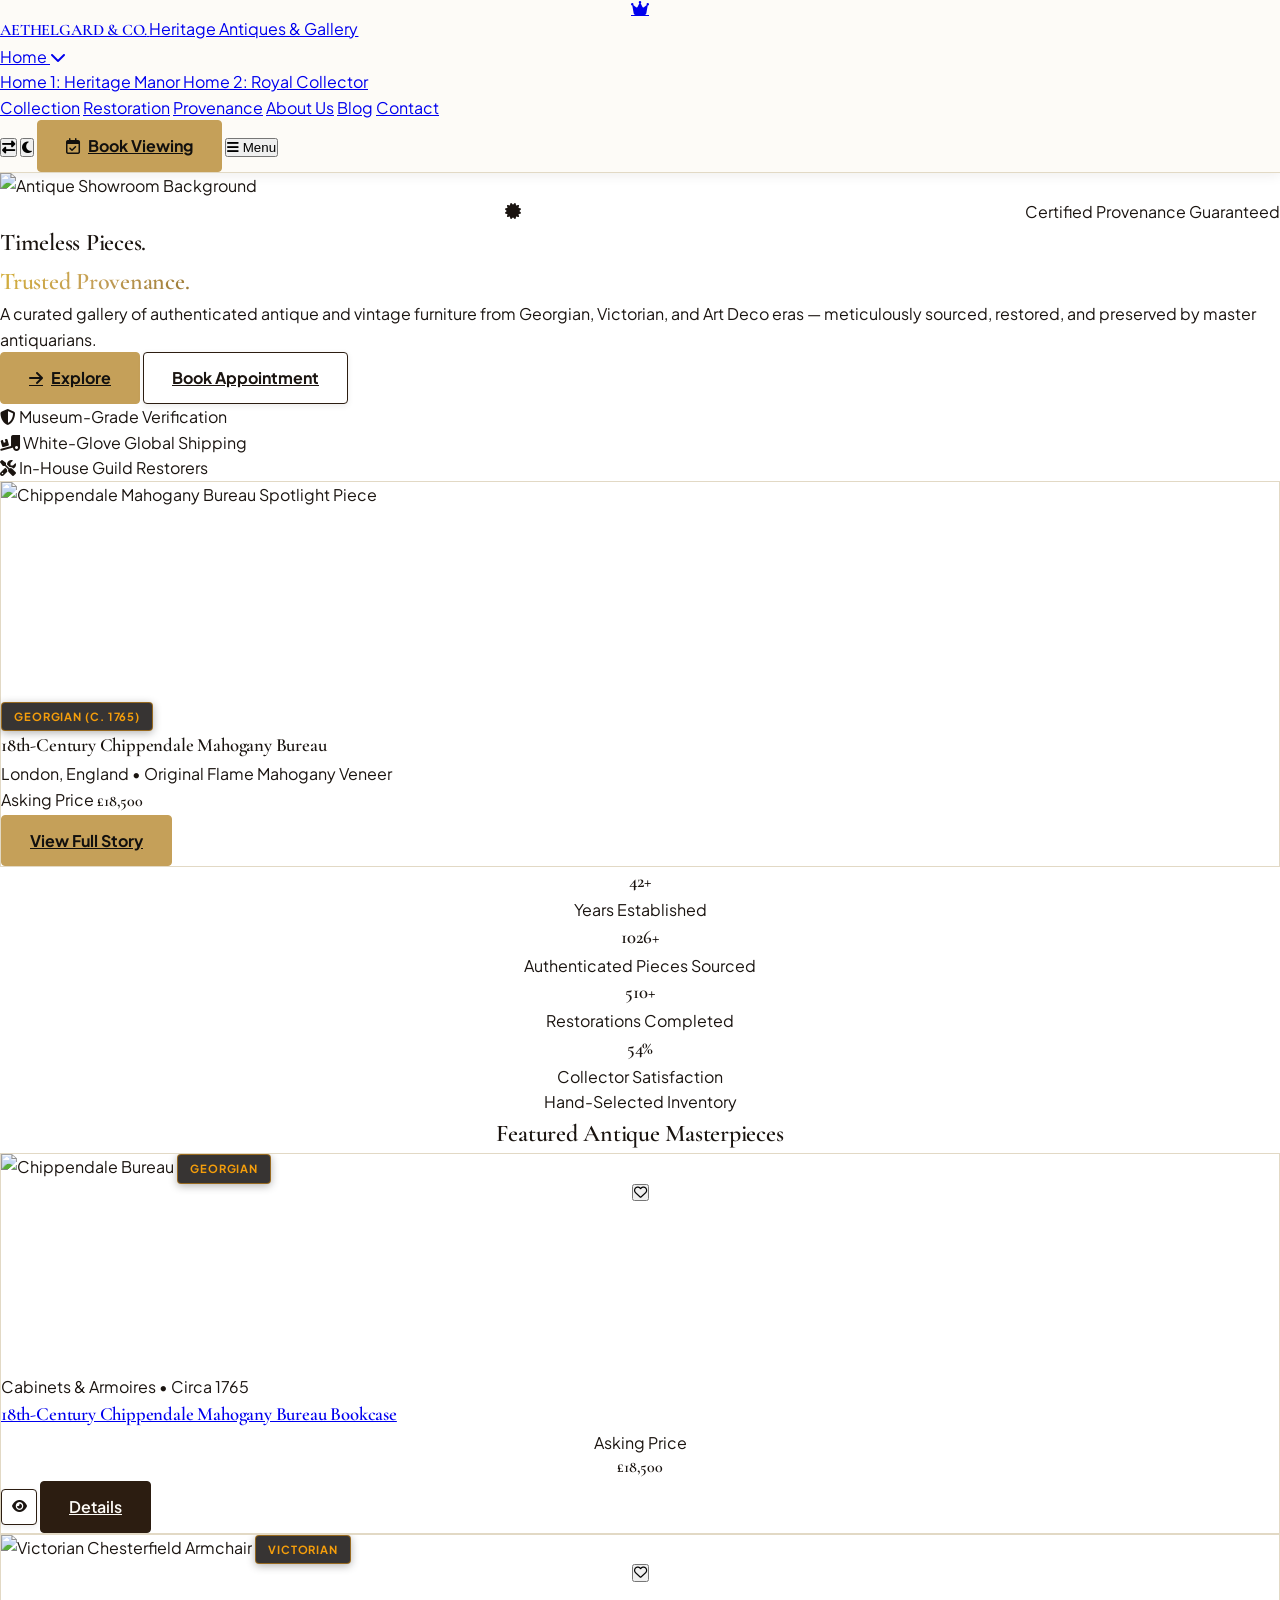
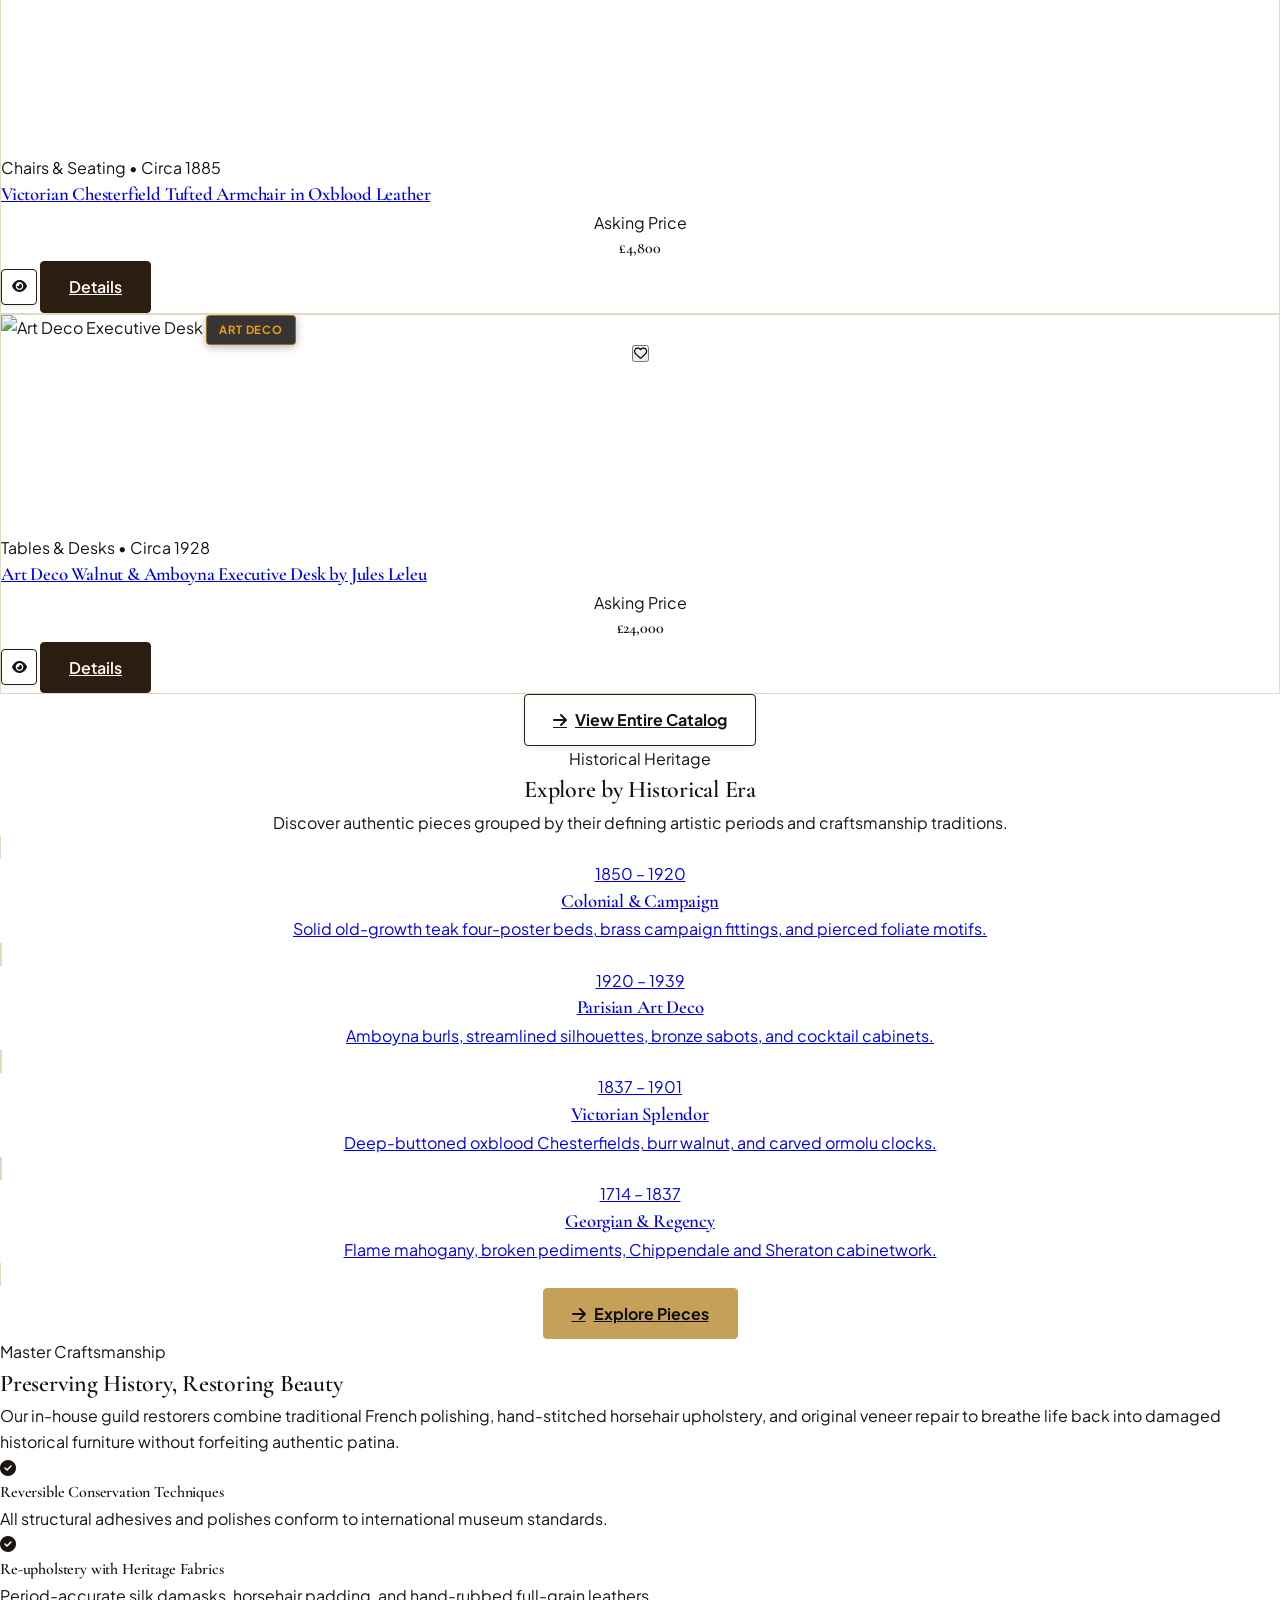
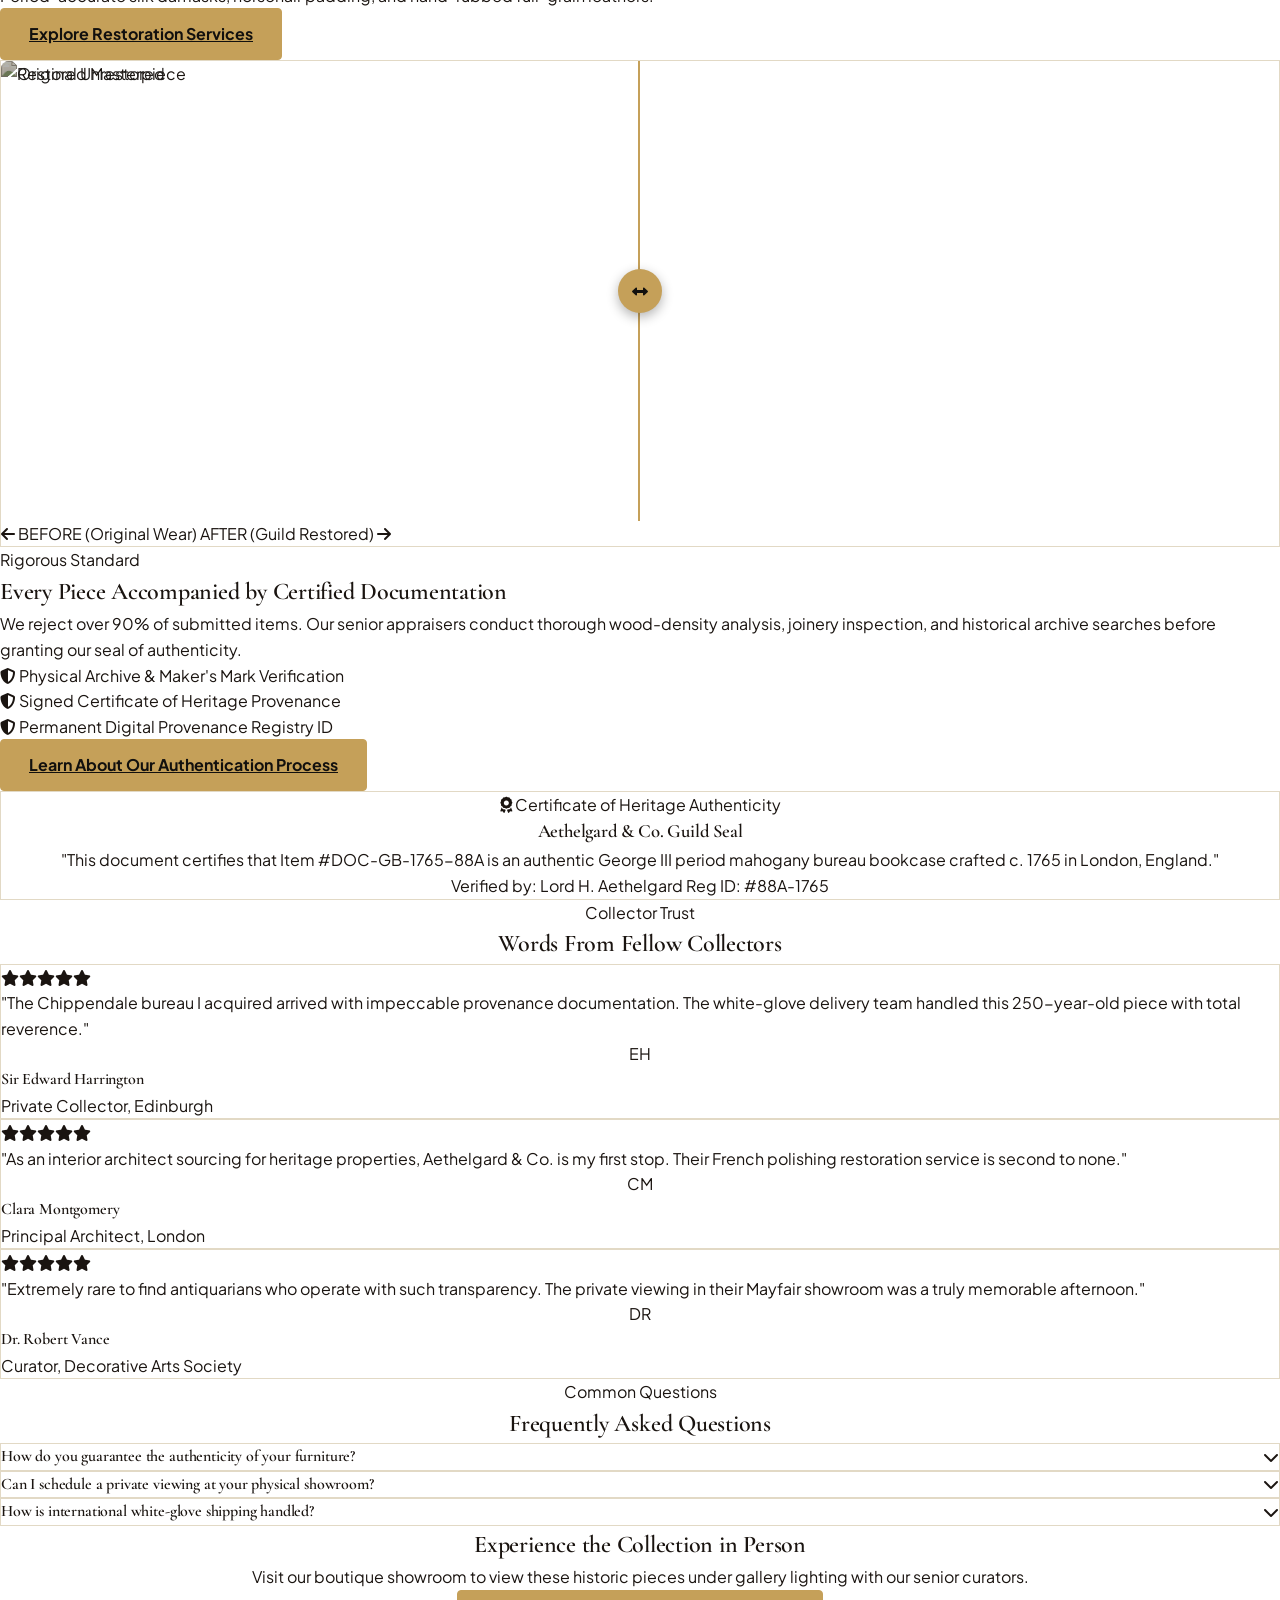
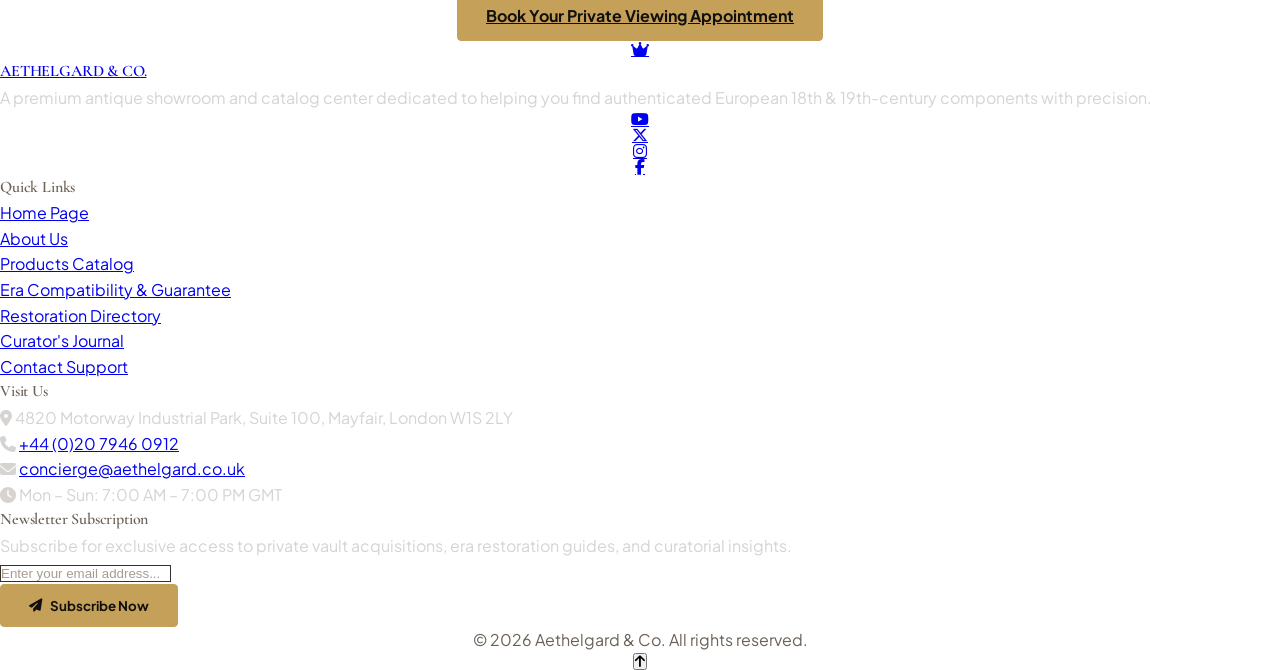
==== commit b3655124: "changes" ====
--- a/index.html
+++ b/index.html
@@ -47,7 +47,7 @@
   <link rel="stylesheet" href="https://cdnjs.cloudflare.com/ajax/libs/font-awesome/6.5.1/css/all.min.css">
   <link rel="stylesheet" href="assets/css/styles.css">
 </head>
-<body class="bg-heritage-parchment text-stone-900 dark:bg-[#12100E] dark:text-stone-100 min-h-screen flex flex-col antialiased selection:bg-amber-700 selection:text-white">
+<body class="bg-white text-[#1A1410] dark:bg-[#0A0908] dark:text-[#FAF8F5] min-h-screen flex flex-col antialiased selection:bg-amber-700 selection:text-white transition-colors duration-300">
 
   <!-- Main Navigation Header (Sticky) -->
   <header class="header-sticky">
@@ -59,40 +59,40 @@
           <i class="fa-solid fa-crown text-amber-700 dark:text-amber-500 text-base sm:text-lg"></i>
         </div>
         <div class="min-w-0 text-left">
-          <span class="font-serif text-base sm:text-2xl font-bold tracking-tight text-stone-900 dark:text-stone-100 block leading-none whitespace-nowrap">AETHELGARD & CO.</span>
+          <span class="font-serif text-base sm:text-2xl font-bold tracking-tight text-[#1A1410] dark:text-stone-100 block leading-none whitespace-nowrap">AETHELGARD & CO.</span>
           <span class="text-[8px] sm:text-[10px] tracking-[0.12em] sm:tracking-[0.25em] text-amber-800 dark:text-amber-500 uppercase font-semibold block mt-0.5 sm:mt-1 whitespace-nowrap">Heritage Antiques & Gallery</span>
         </div>
       </a>
 
       <!-- Desktop Nav Links with Home Dropdown -->
-      <nav class="hidden lg:flex items-center gap-4 xl:gap-6 text-sm font-medium text-stone-700 dark:text-stone-300">
+      <nav class="hidden lg:flex items-center gap-4 xl:gap-6 text-sm font-medium text-stone-800 dark:text-stone-300">
         
         <!-- Home Dropdown -->
         <div class="relative group" id="home-dropdown-wrapper" dir="ltr">
-          <a href="index.html" class="flex items-center gap-1.5 py-2 text-amber-700 dark:text-amber-500 font-semibold hover:text-amber-700 dark:hover:text-amber-400 transition-colors whitespace-nowrap" dir="ltr">
+          <a href="index.html" class="flex items-center gap-1.5 py-2 text-amber-800 dark:text-amber-400 font-bold hover:text-amber-700 dark:hover:text-amber-300 transition-colors whitespace-nowrap" dir="ltr">
             <span>Home</span>
             <i class="fa-solid fa-chevron-down text-[10px] transition-transform duration-200 group-hover:rotate-180"></i>
           </a>
           
           <!-- Dropdown Menu -->
           <div class="absolute left-0 top-full pt-2 w-52 opacity-0 invisible group-hover:opacity-100 group-hover:visible transition-all duration-200 transform group-hover:translate-y-0 translate-y-2 z-50 pointer-events-none group-hover:pointer-events-auto" dir="ltr">
-            <div class="bg-heritage-parchment dark:bg-stone-900 border border-stone-200 dark:border-stone-800 rounded-xl shadow-2xl p-2 space-y-1 backdrop-blur-lg text-left" dir="ltr">
-              <a href="index.html" dir="ltr" class="block p-2.5 rounded-lg bg-amber-500/10 text-xs font-bold text-amber-900 dark:text-amber-400 hover:bg-amber-500/20 transition-colors text-left w-full">
+            <div class="bg-white dark:bg-[#181513] border border-amber-900/15 dark:border-stone-800 rounded-xl shadow-2xl p-2 space-y-1 backdrop-blur-lg text-left" dir="ltr">
+              <a href="index.html" dir="ltr" class="block p-2.5 rounded-lg bg-amber-500/15 text-xs font-bold text-amber-900 dark:text-amber-400 hover:bg-amber-500/25 transition-colors text-left w-full">
                 Home 1: Heritage Manor
               </a>
-              <a href="index-2.html" dir="ltr" class="block p-2.5 rounded-lg hover:bg-amber-500/10 text-xs font-bold text-stone-900 dark:text-stone-100 hover:text-amber-700 dark:hover:text-amber-400 transition-colors text-left w-full">
+              <a href="index-2.html" dir="ltr" class="block p-2.5 rounded-lg hover:bg-amber-500/10 text-xs font-bold text-stone-900 dark:text-stone-100 hover:text-amber-800 dark:hover:text-amber-400 transition-colors text-left w-full">
                 Home 2: Royal Collector
               </a>
             </div>
           </div>
         </div>
 
-        <a href="products.html" class="hover:text-amber-700 dark:hover:text-amber-500 transition-colors whitespace-nowrap">Collection</a>
-        <a href="restoration.html" class="hover:text-amber-700 dark:hover:text-amber-500 transition-colors whitespace-nowrap">Restoration</a>
-        <a href="provenance.html" class="hover:text-amber-700 dark:hover:text-amber-500 transition-colors whitespace-nowrap">Provenance</a>
-        <a href="about.html" class="hover:text-amber-700 dark:hover:text-amber-500 transition-colors whitespace-nowrap">About Us</a>
-        <a href="blog.html" class="hover:text-amber-700 dark:hover:text-amber-500 transition-colors whitespace-nowrap">Blog</a>
-        <a href="contact.html" class="hover:text-amber-700 dark:hover:text-amber-500 transition-colors whitespace-nowrap">Contact</a>
+        <a href="products.html" class="hover:text-amber-800 dark:hover:text-amber-400 transition-colors whitespace-nowrap">Collection</a>
+        <a href="restoration.html" class="hover:text-amber-800 dark:hover:text-amber-400 transition-colors whitespace-nowrap">Restoration</a>
+        <a href="provenance.html" class="hover:text-amber-800 dark:hover:text-amber-400 transition-colors whitespace-nowrap">Provenance</a>
+        <a href="about.html" class="hover:text-amber-800 dark:hover:text-amber-400 transition-colors whitespace-nowrap">About Us</a>
+        <a href="blog.html" class="hover:text-amber-800 dark:hover:text-amber-400 transition-colors whitespace-nowrap">Blog</a>
+        <a href="contact.html" class="hover:text-amber-800 dark:hover:text-amber-400 transition-colors whitespace-nowrap">Contact</a>
       </nav>
 
       <!-- Action Buttons in Sticky Navbar (Visible on Desktop) -->
@@ -110,101 +110,79 @@
         </a>
 
         <!-- Mobile Menu Toggle -->
-        <button id="mobile-menu-btn" class="lg:hidden p-1.5 sm:p-2 text-stone-700 dark:text-stone-300 text-lg sm:text-xl flex items-center justify-center cursor-pointer ml-1" title="Open Menu">
-          <i class="fa-solid fa-bars"></i>
+        <button id="mobile-menu-btn" class="lg:hidden flex items-center gap-1.5 px-3 py-1.5 rounded-lg bg-stone-200/80 dark:bg-stone-800 text-stone-800 dark:text-stone-200 font-semibold text-xs uppercase tracking-wider hover:bg-amber-700/10 dark:hover:bg-amber-500/10 transition-all cursor-pointer shadow-sm ml-1" title="Open Menu" aria-label="Open Menu">
+          <i class="fa-solid fa-bars text-sm"></i>
+          <span>Menu</span>
         </button>
       </div>
 
     </div>
   </header>
 
-  <!-- Dedicated Fixed Mobile Navigation Bar -->
-  <div class="lg:hidden fixed bottom-0 left-0 right-0 z-40 bg-heritage-parchment/95 dark:bg-stone-900/95 backdrop-blur-md border-t border-stone-200 dark:border-stone-800 py-2 px-3 flex items-center justify-around shadow-2xl" dir="ltr">
-    <a href="index.html" class="flex flex-col items-center gap-0.5 text-stone-600 dark:text-stone-400 hover:text-amber-700 dark:hover:text-amber-400 transition-colors">
-      <i class="fa-solid fa-house text-base"></i>
-      <span class="text-[10px] font-medium">Home</span>
-    </a>
-    <a href="products.html" class="flex flex-col items-center gap-0.5 text-stone-600 dark:text-stone-400 hover:text-amber-700 dark:hover:text-amber-400 transition-colors">
-      <i class="fa-solid fa-shapes text-base"></i>
-      <span class="text-[10px] font-medium">Collection</span>
-    </a>
-    <a href="restoration.html" class="flex flex-col items-center gap-0.5 text-stone-600 dark:text-stone-400 hover:text-amber-700 dark:hover:text-amber-400 transition-colors">
-      <i class="fa-solid fa-wrench text-base"></i>
-      <span class="text-[10px] font-medium">Restoration</span>
-    </a>
-    <a href="provenance.html" class="flex flex-col items-center gap-0.5 text-stone-600 dark:text-stone-400 hover:text-amber-700 dark:hover:text-amber-400 transition-colors">
-      <i class="fa-solid fa-certificate text-base"></i>
-      <span class="text-[10px] font-medium">Provenance</span>
-    </a>
-    <button onclick="document.getElementById('mobile-menu-drawer').classList.add('active')" class="flex flex-col items-center gap-0.5 text-stone-600 dark:text-stone-400 hover:text-amber-700 dark:hover:text-amber-400 transition-colors cursor-pointer">
-      <i class="fa-solid fa-bars-staggered text-base"></i>
-      <span class="text-[10px] font-medium">Menu</span>
-    </button>
-  </div>
 
   <!-- Hero Section -->
-  <section class="relative bg-stone-900 text-white overflow-hidden py-24 lg:py-32">
-    <div class="absolute inset-0 z-0 opacity-40">
+  <section class="relative bg-white text-stone-900 dark:bg-[#0A0908] dark:text-white border-b border-stone-200 dark:border-stone-800 overflow-hidden py-16 lg:py-28 transition-colors duration-300">
+    <div class="absolute inset-0 z-0 opacity-75 dark:opacity-80 transition-opacity">
       <img src="https://images.unsplash.com/photo-1544457070-4cd773b4d71e?auto=format&fit=crop&w=2000&q=80" alt="Antique Showroom Background" class="w-full h-full object-cover">
     </div>
-    <div class="absolute inset-0 bg-gradient-to-r from-stone-950 via-stone-950/80 to-transparent z-0"></div>
+    <div class="absolute inset-0 bg-gradient-to-r from-white/90 via-white/40 to-transparent dark:from-[#0A0908]/90 dark:via-[#0A0908]/40 dark:to-transparent z-0 transition-colors"></div>
 
     <div class="max-w-7xl mx-auto px-4 sm:px-6 lg:px-8 relative z-10 grid grid-cols-1 lg:grid-cols-12 gap-12 items-center">
-      <div class="lg:col-span-7 space-y-6 text-left" dir="ltr">
-        <div class="w-fit inline-flex items-center justify-start gap-2 px-3 py-1 rounded bg-amber-500/10 border border-amber-500/30 text-amber-400 text-xs uppercase tracking-widest font-semibold">
+      <div class="lg:col-span-7 space-y-6 text-left flex flex-col items-start justify-start" dir="ltr" style="text-align: left !important;">
+        <div class="w-fit inline-flex items-center justify-start gap-2 px-3.5 py-1.5 rounded-full bg-amber-800/10 dark:bg-amber-500/15 border border-amber-800/30 dark:border-amber-600/40 text-amber-900 dark:text-amber-400 text-xs uppercase tracking-widest font-bold shadow-sm text-left" style="margin-left: 0 !important; margin-right: auto !important; text-align: left !important;">
           <i class="fa-solid fa-certificate"></i> Certified Provenance Guaranteed
         </div>
         
-        <h1 class="font-serif text-4xl sm:text-5xl lg:text-6xl font-bold leading-tight">
+        <h1 class="font-serif text-4xl sm:text-5xl lg:text-6xl font-bold leading-tight text-stone-900 dark:text-white text-left" style="text-align: left !important; margin-left: 0 !important;">
           Timeless Pieces. <br>
           <span class="gold-gradient-text">Trusted Provenance.</span>
         </h1>
 
-        <p class="text-stone-200 text-lg max-w-xl font-light leading-relaxed" style="margin-left: 0 !important; margin-right: auto !important; text-align: left !important; direction: ltr !important;">
+        <p class="text-stone-700 dark:text-stone-200 text-lg max-w-xl font-normal leading-relaxed text-left" style="margin-left: 0 !important; margin-right: auto !important; text-align: left !important; direction: ltr !important;">
           A curated gallery of authenticated antique and vintage furniture from Georgian, Victorian, and Art Deco eras — meticulously sourced, restored, and preserved by master antiquarians.
         </p>
 
-        <div class="flex flex-col sm:flex-row items-center gap-4 pt-4" style="justify-content: flex-start !important; direction: ltr !important; margin-left: 0 !important; margin-right: auto !important;">
-          <a href="products.html" class="btn-heritage-gold w-full sm:w-[260px] h-12 inline-flex items-center justify-center text-center text-sm px-6 shadow-lg shadow-amber-900/30 box-border">
-            <i class="fa-solid fa-arrow-right mr-2"></i> Explore the Collection
+        <div class="flex flex-col sm:flex-row items-start sm:items-center justify-start gap-4 pt-4 text-left" style="justify-content: flex-start !important; align-items: flex-start !important; direction: ltr !important; margin-left: 0 !important; margin-right: auto !important;">
+          <a href="products.html" class="btn-heritage-gold w-full sm:w-auto min-w-[160px] h-12 inline-flex items-center justify-center text-center text-sm px-6 shadow-lg shadow-amber-900/30 box-border font-bold uppercase tracking-wider">
+            Explore <i class="fa-solid fa-arrow-right ml-2"></i>
           </a>
-          <a href="contact.html#appointment" class="btn-heritage-outline w-full sm:w-[260px] h-12 inline-flex items-center justify-center text-center text-stone-200 border border-stone-500 hover:border-amber-400 hover:text-amber-400 text-sm px-6 box-border">
-            Book a Viewing Appointment
+          <a href="contact.html#appointment" class="btn-heritage-outline w-full sm:w-auto min-w-[180px] h-12 inline-flex items-center justify-center text-center text-stone-900 dark:text-stone-100 bg-white/80 dark:bg-transparent border border-stone-400 dark:border-stone-600 hover:border-amber-700 dark:hover:border-amber-400 hover:text-amber-800 dark:hover:text-amber-400 text-sm px-6 box-border font-semibold shadow-sm">
+            Book Appointment
           </a>
         </div>
 
-        <div class="pt-8 border-t border-stone-800/80 grid grid-cols-1 sm:grid-cols-3 gap-4 text-xs text-stone-200 font-medium">
+        <div class="pt-8 border-t border-stone-300 dark:border-stone-800/80 grid grid-cols-1 sm:grid-cols-3 gap-4 text-xs font-bold text-stone-900 dark:text-stone-200">
           <div class="flex items-center gap-2">
-            <i class="fa-solid fa-shield-halved text-amber-400 text-base shrink-0"></i>
-            <span class="text-stone-200 font-medium">Museum-Grade Verification</span>
+            <i class="fa-solid fa-shield-halved text-amber-700 dark:text-amber-400 text-base shrink-0"></i>
+            <span class="text-stone-900 dark:text-stone-200 font-semibold">Museum-Grade Verification</span>
           </div>
           <div class="flex items-center gap-2">
-            <i class="fa-solid fa-truck-ramp-box text-amber-400 text-base shrink-0"></i>
-            <span class="text-stone-200 font-medium">White-Glove Global Shipping</span>
+            <i class="fa-solid fa-truck-ramp-box text-amber-700 dark:text-amber-400 text-base shrink-0"></i>
+            <span class="text-stone-900 dark:text-stone-200 font-semibold">White-Glove Global Shipping</span>
           </div>
           <div class="flex items-center gap-2">
-            <i class="fa-solid fa-screwdriver-wrench text-amber-400 text-base shrink-0"></i>
-            <span class="text-stone-200 font-medium">In-House Guild Restorers</span>
+            <i class="fa-solid fa-screwdriver-wrench text-amber-700 dark:text-amber-400 text-base shrink-0"></i>
+            <span class="text-stone-900 dark:text-stone-200 font-semibold">In-House Guild Restorers</span>
           </div>
         </div>
       </div>
 
       <!-- Hero Featured Piece Card -->
       <div class="lg:col-span-5">
-        <div class="heritage-card bg-stone-900/90 border-stone-700/60 p-6 rounded-xl shadow-2xl backdrop-blur">
+        <div class="heritage-card bg-white dark:bg-[#181513] border border-amber-900/15 dark:border-stone-800 p-6 rounded-xl shadow-xl backdrop-blur">
           <div class="relative rounded-lg overflow-hidden aspect-[4/3] mb-4">
             <img src="https://images.unsplash.com/photo-1544457070-4cd773b4d71e?auto=format&fit=crop&w=800&q=80" alt="Chippendale Mahogany Bureau" class="w-full h-full object-cover">
-            <span class="absolute top-3 left-3 bg-amber-700 text-white text-[10px] font-bold uppercase tracking-wider px-2.5 py-1 rounded">Spotlight Piece</span>
+            <span class="absolute top-3 left-3 bg-amber-800 text-white text-[10px] font-bold uppercase tracking-wider px-2.5 py-1 rounded shadow-sm">Spotlight Piece</span>
           </div>
           <span class="badge-era">Georgian (c. 1765)</span>
-          <h3 class="font-serif font-bold text-xl text-white mt-2">18th-Century Chippendale Mahogany Bureau</h3>
-          <p class="text-xs text-stone-400 mt-1">London, England • Original Flame Mahogany Veneer</p>
-          <div class="mt-4 flex items-center justify-between pt-4 border-t border-stone-800">
+          <h3 class="font-serif font-bold text-xl text-[#1A1410] dark:text-white mt-2">18th-Century Chippendale Mahogany Bureau</h3>
+          <p class="text-xs text-[#4A3E34] dark:text-stone-400 mt-1 font-medium">London, England • Original Flame Mahogany Veneer</p>
+          <div class="mt-4 flex items-center justify-between pt-4 border-t border-stone-200 dark:border-stone-800">
             <div>
-              <span class="text-[10px] text-stone-400 uppercase tracking-wider block">Asking Price</span>
-              <span class="font-serif text-2xl font-bold text-amber-400">£18,500</span>
-            </div>
-            <a href="product-details.html?id=prod-101" class="btn-heritage-gold text-xs px-4 py-2">View Full Story</a>
+              <span class="text-[10px] text-[#7A6C5E] dark:text-stone-400 uppercase tracking-wider block font-semibold">Asking Price</span>
+              <span class="font-serif text-2xl font-bold text-[#96672E] dark:text-amber-400">£18,500</span>
+            </div>
+            <a href="product-details.html?id=prod-101" class="btn-heritage-gold text-xs px-4 py-2 font-bold">View Full Story</a>
           </div>
         </div>
       </div>
@@ -212,40 +190,41 @@
     </div>
   </section>
 
+
   <!-- Animated Statistics Banner -->
-  <section class="py-12 bg-stone-100 dark:bg-stone-900 border-y border-stone-200 dark:border-stone-800">
+  <section class="py-12 bg-slate-50 dark:bg-[#141210] border-y border-stone-200 dark:border-stone-800 transition-colors duration-300">
     <div class="max-w-7xl mx-auto px-4 sm:px-6 lg:px-8 grid grid-cols-2 md:grid-cols-4 gap-8 text-center">
       <div class="space-y-1">
-        <h3 class="font-serif text-3xl sm:text-4xl font-bold text-amber-800 dark:text-amber-500 stat-counter" data-target="42" data-suffix="+">0</h3>
-        <p class="text-xs uppercase tracking-wider font-semibold text-stone-600 dark:text-stone-400">Years Established</p>
+        <h3 class="font-serif text-3xl sm:text-4xl font-bold text-[#8B5E2B] dark:text-amber-400 stat-counter" data-target="42" data-suffix="+">0</h3>
+        <p class="text-xs uppercase tracking-wider font-bold text-[#2C221A] dark:text-stone-300">Years Established</p>
       </div>
       <div class="space-y-1">
-        <h3 class="font-serif text-3xl sm:text-4xl font-bold text-amber-800 dark:text-amber-500 stat-counter" data-target="1850" data-suffix="+">0</h3>
-        <p class="text-xs uppercase tracking-wider font-semibold text-stone-600 dark:text-stone-400">Authenticated Pieces Sourced</p>
+        <h3 class="font-serif text-3xl sm:text-4xl font-bold text-[#8B5E2B] dark:text-amber-400 stat-counter" data-target="1850" data-suffix="+">0</h3>
+        <p class="text-xs uppercase tracking-wider font-bold text-[#2C221A] dark:text-stone-300">Authenticated Pieces Sourced</p>
       </div>
       <div class="space-y-1">
-        <h3 class="font-serif text-3xl sm:text-4xl font-bold text-amber-800 dark:text-amber-500 stat-counter" data-target="920" data-suffix="+">0</h3>
-        <p class="text-xs uppercase tracking-wider font-semibold text-stone-600 dark:text-stone-400">Restorations Completed</p>
+        <h3 class="font-serif text-3xl sm:text-4xl font-bold text-[#8B5E2B] dark:text-amber-400 stat-counter" data-target="920" data-suffix="+">0</h3>
+        <p class="text-xs uppercase tracking-wider font-bold text-[#2C221A] dark:text-stone-300">Restorations Completed</p>
       </div>
       <div class="space-y-1">
-        <h3 class="font-serif text-3xl sm:text-4xl font-bold text-amber-800 dark:text-amber-500 stat-counter" data-target="99" data-suffix="%">0</h3>
-        <p class="text-xs uppercase tracking-wider font-semibold text-stone-600 dark:text-stone-400">Collector Satisfaction</p>
+        <h3 class="font-serif text-3xl sm:text-4xl font-bold text-[#8B5E2B] dark:text-amber-400 stat-counter" data-target="99" data-suffix="%">0</h3>
+        <p class="text-xs uppercase tracking-wider font-bold text-[#2C221A] dark:text-stone-300">Collector Satisfaction</p>
       </div>
     </div>
   </section>
 
   <!-- Curated Collection Carousel / Grid -->
-  <section class="py-20 max-w-7xl mx-auto px-4 sm:px-6 lg:px-8">
+  <section class="py-20 bg-white dark:bg-[#0C0A09] max-w-7xl mx-auto px-4 sm:px-6 lg:px-8 transition-colors duration-300">
     <div class="text-center max-w-2xl mx-auto mb-12">
-      <span class="text-xs uppercase tracking-widest text-amber-700 dark:text-amber-500 font-bold block mb-1">Hand-Selected Inventory</span>
-      <h2 class="font-serif text-3xl sm:text-4xl font-bold text-stone-900 dark:text-stone-100">Featured Antique Masterpieces</h2>
+      <span class="text-xs uppercase tracking-widest text-[#8B5E2B] dark:text-amber-400 font-bold block mb-1">Hand-Selected Inventory</span>
+      <h2 class="font-serif text-3xl sm:text-4xl font-bold text-[#1A1410] dark:text-stone-100">Featured Antique Masterpieces</h2>
     </div>
 
     <!-- Product Grid -->
     <div class="grid grid-cols-1 md:grid-cols-2 lg:grid-cols-3 gap-8">
       
       <!-- Card 1 -->
-      <div class="heritage-card group rounded-lg overflow-hidden flex flex-col justify-between">
+      <div class="heritage-card bg-white dark:bg-[#161311] border border-stone-200 dark:border-stone-800 group rounded-lg overflow-hidden flex flex-col justify-between shadow-md hover:shadow-xl hover:border-amber-600 dark:hover:border-amber-500 transition-all">
         <div class="relative overflow-hidden aspect-[4/3] bg-stone-100 dark:bg-stone-800">
           <img src="https://images.unsplash.com/photo-1544457070-4cd773b4d71e?auto=format&fit=crop&w=1000&q=80" alt="Chippendale Bureau" class="w-full h-full object-cover transition-transform duration-700 group-hover:scale-105">
           <span class="absolute top-3 left-3 badge-era">Georgian</span>
@@ -255,15 +234,15 @@
         </div>
         <div class="p-5 flex-1 flex flex-col justify-between">
           <div>
-            <span class="text-xs text-stone-500 font-medium">Cabinets & Armoires • Circa 1765</span>
-            <h3 class="font-serif font-bold text-lg text-stone-900 dark:text-stone-100 mt-1 hover:text-amber-700 transition-colors">
+            <span class="text-xs text-[#5C4F43] dark:text-stone-400 font-semibold">Cabinets & Armoires • Circa 1765</span>
+            <h3 class="font-serif font-bold text-lg text-[#1A1410] dark:text-stone-100 mt-1 hover:text-amber-800 dark:hover:text-amber-400 transition-colors">
               <a href="product-details.html?id=prod-101">18th-Century Chippendale Mahogany Bureau Bookcase</a>
             </h3>
           </div>
           <div class="mt-4 pt-3.5 border-t border-stone-200 dark:border-stone-800 flex items-center justify-between gap-2">
             <div class="flex flex-col justify-center text-left">
-              <span class="text-[10px] text-stone-500 dark:text-stone-400 uppercase tracking-wider font-semibold block leading-none mb-1 text-left">Asking Price</span>
-              <span class="font-serif font-bold text-base sm:text-lg text-amber-800 dark:text-amber-500 leading-none text-left">£18,500</span>
+              <span class="text-[10px] text-[#7A6C5E] dark:text-stone-400 uppercase tracking-wider font-semibold block leading-none mb-1 text-left">Asking Price</span>
+              <span class="font-serif font-bold text-base sm:text-lg text-[#96672E] dark:text-amber-400 leading-none text-left">£18,500</span>
             </div>
             <button onclick="openQuickViewModal('prod-101')" class="btn-heritage-outline w-9 h-9 p-0 inline-flex items-center justify-center rounded text-xs shrink-0 mx-auto" title="Quick View"><i class="fa-regular fa-eye text-xs"></i></button>
             <a href="product-details.html?id=prod-101" class="btn-heritage-primary h-9 px-3.5 text-xs font-semibold uppercase tracking-wider inline-flex items-center justify-center shrink-0">Details</a>
@@ -272,7 +251,7 @@
       </div>
 
       <!-- Card 2 -->
-      <div class="heritage-card group rounded-lg overflow-hidden flex flex-col justify-between">
+      <div class="heritage-card bg-white dark:bg-[#161311] border border-stone-200 dark:border-stone-800 group rounded-lg overflow-hidden flex flex-col justify-between shadow-md hover:shadow-xl hover:border-amber-600 dark:hover:border-amber-500 transition-all">
         <div class="relative overflow-hidden aspect-[4/3] bg-stone-100 dark:bg-stone-800">
           <img src="https://images.unsplash.com/photo-1586023492125-27b2c045efd7?auto=format&fit=crop&w=1000&q=80" alt="Victorian Chesterfield Armchair" class="w-full h-full object-cover transition-transform duration-700 group-hover:scale-105">
           <span class="absolute top-3 left-3 badge-era">Victorian</span>
@@ -282,15 +261,15 @@
         </div>
         <div class="p-5 flex-1 flex flex-col justify-between">
           <div>
-            <span class="text-xs text-stone-500 font-medium">Chairs & Seating • Circa 1885</span>
-            <h3 class="font-serif font-bold text-lg text-stone-900 dark:text-stone-100 mt-1 hover:text-amber-700 transition-colors">
+            <span class="text-xs text-[#5C4F43] dark:text-stone-400 font-semibold">Chairs & Seating • Circa 1885</span>
+            <h3 class="font-serif font-bold text-lg text-[#1A1410] dark:text-stone-100 mt-1 hover:text-amber-800 dark:hover:text-amber-400 transition-colors">
               <a href="product-details.html?id=prod-102">Victorian Chesterfield Tufted Armchair in Oxblood Leather</a>
             </h3>
           </div>
           <div class="mt-4 pt-3.5 border-t border-stone-200 dark:border-stone-800 flex items-center justify-between gap-2">
             <div class="flex flex-col justify-center text-left">
-              <span class="text-[10px] text-stone-500 dark:text-stone-400 uppercase tracking-wider font-semibold block leading-none mb-1 text-left">Asking Price</span>
-              <span class="font-serif font-bold text-base sm:text-lg text-amber-800 dark:text-amber-500 leading-none text-left">£4,800</span>
+              <span class="text-[10px] text-[#7A6C5E] dark:text-stone-400 uppercase tracking-wider font-semibold block leading-none mb-1 text-left">Asking Price</span>
+              <span class="font-serif font-bold text-base sm:text-lg text-[#96672E] dark:text-amber-400 leading-none text-left">£4,800</span>
             </div>
             <button onclick="openQuickViewModal('prod-102')" class="btn-heritage-outline w-9 h-9 p-0 inline-flex items-center justify-center rounded text-xs shrink-0 mx-auto" title="Quick View"><i class="fa-regular fa-eye text-xs"></i></button>
             <a href="product-details.html?id=prod-102" class="btn-heritage-primary h-9 px-3.5 text-xs font-semibold uppercase tracking-wider inline-flex items-center justify-center shrink-0">Details</a>
@@ -299,7 +278,7 @@
       </div>
 
       <!-- Card 3 -->
-      <div class="heritage-card group rounded-lg overflow-hidden flex flex-col justify-between">
+      <div class="heritage-card bg-white dark:bg-[#161311] border border-stone-200 dark:border-stone-800 group rounded-lg overflow-hidden flex flex-col justify-between shadow-md hover:shadow-xl hover:border-amber-600 dark:hover:border-amber-500 transition-all">
         <div class="relative overflow-hidden aspect-[4/3] bg-stone-100 dark:bg-stone-800">
           <img src="https://images.unsplash.com/photo-1518455027359-f3f8164ba6bd?auto=format&fit=crop&w=1000&q=80" alt="Art Deco Executive Desk" class="w-full h-full object-cover transition-transform duration-700 group-hover:scale-105">
           <span class="absolute top-3 left-3 badge-era">Art Deco</span>
@@ -309,15 +288,15 @@
         </div>
         <div class="p-5 flex-1 flex flex-col justify-between">
           <div>
-            <span class="text-xs text-stone-500 font-medium">Tables & Desks • Circa 1928</span>
-            <h3 class="font-serif font-bold text-lg text-stone-900 dark:text-stone-100 mt-1 hover:text-amber-700 transition-colors">
+            <span class="text-xs text-[#5C4F43] dark:text-stone-400 font-semibold">Tables & Desks • Circa 1928</span>
+            <h3 class="font-serif font-bold text-lg text-[#1A1410] dark:text-stone-100 mt-1 hover:text-amber-800 dark:hover:text-amber-400 transition-colors">
               <a href="product-details.html?id=prod-103">Art Deco Walnut & Amboyna Executive Desk by Jules Leleu</a>
             </h3>
           </div>
           <div class="mt-4 pt-3.5 border-t border-stone-200 dark:border-stone-800 flex items-center justify-between gap-2">
             <div class="flex flex-col justify-center text-left">
-              <span class="text-[10px] text-stone-500 dark:text-stone-400 uppercase tracking-wider font-semibold block leading-none mb-1 text-left">Asking Price</span>
-              <span class="font-serif font-bold text-base sm:text-lg text-amber-800 dark:text-amber-500 leading-none text-left">£24,000</span>
+              <span class="text-[10px] text-[#7A6C5E] dark:text-stone-400 uppercase tracking-wider font-semibold block leading-none mb-1 text-left">Asking Price</span>
+              <span class="font-serif font-bold text-base sm:text-lg text-[#96672E] dark:text-amber-400 leading-none text-left">£24,000</span>
             </div>
             <button onclick="openQuickViewModal('prod-103')" class="btn-heritage-outline w-9 h-9 p-0 inline-flex items-center justify-center rounded text-xs shrink-0 mx-auto" title="Quick View"><i class="fa-regular fa-eye text-xs"></i></button>
             <a href="product-details.html?id=prod-103" class="btn-heritage-primary h-9 px-3.5 text-xs font-semibold uppercase tracking-wider inline-flex items-center justify-center shrink-0">Details</a>
@@ -329,114 +308,104 @@
 
     <!-- View Catalog CTA at Bottom of Section -->
     <div class="mt-12 text-center flex justify-center">
-      <a href="products.html" class="btn-heritage-outline text-sm py-3 px-8 text-center justify-center">
+      <a href="products.html" class="btn-heritage-outline text-sm py-3 px-8 text-center justify-center font-bold">
         <i class="fa-solid fa-arrow-right mr-1.5"></i> View Entire Catalog
       </a>
     </div>
   </section>
 
   <!-- Eras & Styles Showcase -->
-  <section class="py-20 bg-stone-200/60 dark:bg-stone-900/60">
+  <section class="py-20 bg-slate-50 dark:bg-[#141210] border-y border-stone-200 dark:border-stone-800 transition-colors duration-300">
     <div class="max-w-7xl mx-auto px-4 sm:px-6 lg:px-8">
       <div class="text-center max-w-2xl mx-auto mb-14">
-        <span class="text-xs uppercase tracking-widest text-amber-700 dark:text-amber-500 font-bold block mb-1">Historical Heritage</span>
-        <h2 class="font-serif text-3xl sm:text-4xl font-bold text-stone-900 dark:text-stone-100">Explore by Historical Era</h2>
-        <p class="text-stone-600 dark:text-stone-400 text-sm mt-2">Discover authentic pieces grouped by their defining artistic periods and craftsmanship traditions.</p>
+        <span class="text-xs uppercase tracking-widest text-[#8B5E2B] dark:text-amber-400 font-bold block mb-1">Historical Heritage</span>
+        <h2 class="font-serif text-3xl sm:text-4xl font-bold text-[#1A1410] dark:text-stone-100">Explore by Historical Era</h2>
+        <p class="text-[#3B3028] dark:text-stone-300 text-sm mt-2 font-medium">Discover authentic pieces grouped by their defining artistic periods and craftsmanship traditions.</p>
       </div>
 
       <div class="grid grid-cols-1 sm:grid-cols-2 lg:grid-cols-4 gap-6">
         
         <!-- Era Card 1: Colonial & Campaign -->
-        <a href="products.html" class="heritage-card group rounded-xl border border-stone-200/80 dark:border-stone-800 bg-white dark:bg-stone-900/90 p-6 flex flex-col justify-between items-center text-center hover:border-amber-600/60 transition-all shadow-sm">
+        <a href="products.html" class="heritage-card bg-white dark:bg-[#181513] border border-amber-900/15 dark:border-stone-800 group rounded-xl p-6 flex flex-col justify-between items-center text-center shadow-sm hover:shadow-md hover:border-amber-600 dark:hover:border-amber-500 transition-all">
           <div class="text-center w-full">
-            <span class="text-xs font-bold tracking-wider text-amber-700 dark:text-amber-400 block mb-2 text-center">1850 – 1920</span>
-            <h3 class="font-serif font-bold text-xl text-stone-900 dark:text-stone-100 mb-3 text-center">Colonial & Campaign</h3>
-            <p class="text-xs text-stone-600 dark:text-stone-400 leading-relaxed text-center">Solid old-growth teak four-poster beds, brass campaign fittings, and pierced foliate motifs.</p>
-          </div>
-          <div class="pt-4 mt-6 border-t border-stone-200 dark:border-stone-800 flex items-center justify-center gap-2 w-full text-xs font-semibold text-amber-800 dark:text-amber-400">
-            <span>Explore 9 Pieces</span>
-            <i class="fa-solid fa-arrow-right text-amber-700 dark:text-amber-400 group-hover:translate-x-1 transition-transform"></i>
+            <span class="text-xs font-bold tracking-wider text-[#8B5E2B] dark:text-amber-400 block mb-2 text-center">1850 – 1920</span>
+            <h3 class="font-serif font-bold text-xl text-[#1A1410] dark:text-stone-100 mb-3 text-center">Colonial & Campaign</h3>
+            <p class="text-xs text-[#4A3E34] dark:text-stone-300 leading-relaxed text-center">Solid old-growth teak four-poster beds, brass campaign fittings, and pierced foliate motifs.</p>
           </div>
         </a>
 
         <!-- Era Card 2: Parisian Art Deco -->
-        <a href="products.html" class="heritage-card group rounded-xl border border-stone-200/80 dark:border-stone-800 bg-white dark:bg-stone-900/90 p-6 flex flex-col justify-between items-center text-center hover:border-amber-600/60 transition-all shadow-sm">
+        <a href="products.html" class="heritage-card bg-white dark:bg-[#181513] border border-amber-900/15 dark:border-stone-800 group rounded-xl p-6 flex flex-col justify-between items-center text-center shadow-sm hover:shadow-md hover:border-amber-600 dark:hover:border-amber-500 transition-all">
           <div class="text-center w-full">
-            <span class="text-xs font-bold tracking-wider text-amber-700 dark:text-amber-400 block mb-2 text-center">1920 – 1939</span>
-            <h3 class="font-serif font-bold text-xl text-stone-900 dark:text-stone-100 mb-3 text-center">Parisian Art Deco</h3>
-            <p class="text-xs text-stone-600 dark:text-stone-400 leading-relaxed text-center">Amboyna burls, streamlined silhouettes, bronze sabots, and cocktail cabinets.</p>
-          </div>
-          <div class="pt-4 mt-6 border-t border-stone-200 dark:border-stone-800 flex items-center justify-center gap-2 w-full text-xs font-semibold text-amber-800 dark:text-amber-400">
-            <span>Explore 12 Pieces</span>
-            <i class="fa-solid fa-arrow-right text-amber-700 dark:text-amber-400 group-hover:translate-x-1 transition-transform"></i>
+            <span class="text-xs font-bold tracking-wider text-[#8B5E2B] dark:text-amber-400 block mb-2 text-center">1920 – 1939</span>
+            <h3 class="font-serif font-bold text-xl text-[#1A1410] dark:text-stone-100 mb-3 text-center">Parisian Art Deco</h3>
+            <p class="text-xs text-[#4A3E34] dark:text-stone-300 leading-relaxed text-center">Amboyna burls, streamlined silhouettes, bronze sabots, and cocktail cabinets.</p>
           </div>
         </a>
 
         <!-- Era Card 3: Victorian Splendor -->
-        <a href="products.html" class="heritage-card group rounded-xl border border-stone-200/80 dark:border-stone-800 bg-white dark:bg-stone-900/90 p-6 flex flex-col justify-between items-center text-center hover:border-amber-600/60 transition-all shadow-sm">
+        <a href="products.html" class="heritage-card bg-white dark:bg-[#181513] border border-amber-900/15 dark:border-stone-800 group rounded-xl p-6 flex flex-col justify-between items-center text-center shadow-sm hover:shadow-md hover:border-amber-600 dark:hover:border-amber-500 transition-all">
           <div class="text-center w-full">
-            <span class="text-xs font-bold tracking-wider text-amber-700 dark:text-amber-400 block mb-2 text-center">1837 – 1901</span>
-            <h3 class="font-serif font-bold text-xl text-stone-900 dark:text-stone-100 mb-3 text-center">Victorian Splendor</h3>
-            <p class="text-xs text-stone-600 dark:text-stone-400 leading-relaxed text-center">Deep-buttoned oxblood Chesterfields, burr walnut, and carved ormolu clocks.</p>
-          </div>
-          <div class="pt-4 mt-6 border-t border-stone-200 dark:border-stone-800 flex items-center justify-center gap-2 w-full text-xs font-semibold text-amber-800 dark:text-amber-400">
-            <span>Explore 18 Pieces</span>
-            <i class="fa-solid fa-arrow-right text-amber-700 dark:text-amber-400 group-hover:translate-x-1 transition-transform"></i>
+            <span class="text-xs font-bold tracking-wider text-[#8B5E2B] dark:text-amber-400 block mb-2 text-center">1837 – 1901</span>
+            <h3 class="font-serif font-bold text-xl text-[#1A1410] dark:text-stone-100 mb-3 text-center">Victorian Splendor</h3>
+            <p class="text-xs text-[#4A3E34] dark:text-stone-300 leading-relaxed text-center">Deep-buttoned oxblood Chesterfields, burr walnut, and carved ormolu clocks.</p>
           </div>
         </a>
 
         <!-- Era Card 4: Georgian & Regency -->
-        <a href="products.html" class="heritage-card group rounded-xl border border-stone-200/80 dark:border-stone-800 bg-white dark:bg-stone-900/90 p-6 flex flex-col justify-between items-center text-center hover:border-amber-600/60 transition-all shadow-sm">
+        <a href="products.html" class="heritage-card bg-white dark:bg-[#181513] border border-amber-900/15 dark:border-stone-800 group rounded-xl p-6 flex flex-col justify-between items-center text-center shadow-sm hover:shadow-md hover:border-amber-600 dark:hover:border-amber-500 transition-all">
           <div class="text-center w-full">
-            <span class="text-xs font-bold tracking-wider text-amber-700 dark:text-amber-400 block mb-2 text-center">1714 – 1837</span>
-            <h3 class="font-serif font-bold text-xl text-stone-900 dark:text-stone-100 mb-3 text-center">Georgian & Regency</h3>
-            <p class="text-xs text-stone-600 dark:text-stone-400 leading-relaxed text-center">Flame mahogany, broken pediments, Chippendale and Sheraton cabinetwork.</p>
-          </div>
-          <div class="pt-4 mt-6 border-t border-stone-200 dark:border-stone-800 flex items-center justify-center gap-2 w-full text-xs font-semibold text-amber-800 dark:text-amber-400">
-            <span>Explore 14 Pieces</span>
-            <i class="fa-solid fa-arrow-right text-amber-700 dark:text-amber-400 group-hover:translate-x-1 transition-transform"></i>
+            <span class="text-xs font-bold tracking-wider text-[#8B5E2B] dark:text-amber-400 block mb-2 text-center">1714 – 1837</span>
+            <h3 class="font-serif font-bold text-xl text-[#1A1410] dark:text-stone-100 mb-3 text-center">Georgian & Regency</h3>
+            <p class="text-xs text-[#4A3E34] dark:text-stone-300 leading-relaxed text-center">Flame mahogany, broken pediments, Chippendale and Sheraton cabinetwork.</p>
           </div>
         </a>
 
       </div>
+
+      <div class="mt-10 text-center flex justify-center">
+        <a href="products.html" class="btn-heritage-gold text-xs sm:text-sm py-3 px-8 inline-flex items-center justify-center font-bold uppercase tracking-wider shadow-md">
+          Explore Pieces <i class="fa-solid fa-arrow-right ml-2"></i>
+        </a>
+      </div>
     </div>
   </section>
 
   <!-- Interactive Before / After Restoration Showcase -->
-  <section class="py-20 max-w-7xl mx-auto px-4 sm:px-6 lg:px-8">
+  <section class="py-20 bg-white dark:bg-[#0C0A09] max-w-7xl mx-auto px-4 sm:px-6 lg:px-8 transition-colors duration-300">
     <div class="grid grid-cols-1 lg:grid-cols-12 gap-12 items-center">
       <div class="lg:col-span-5 space-y-6">
-        <span class="text-xs uppercase tracking-widest text-amber-700 dark:text-amber-500 font-bold block">Master Craftsmanship</span>
-        <h2 class="font-serif text-3xl sm:text-4xl font-bold text-stone-900 dark:text-stone-100">Preserving History, Restoring Beauty</h2>
-        <p class="text-stone-600 dark:text-stone-400 text-sm leading-relaxed">
+        <span class="text-xs uppercase tracking-widest text-[#8B5E2B] dark:text-amber-400 font-bold block">Master Craftsmanship</span>
+        <h2 class="font-serif text-3xl sm:text-4xl font-bold text-[#1A1410] dark:text-stone-100">Preserving History, Restoring Beauty</h2>
+        <p class="text-[#2C221A] dark:text-stone-300 text-sm leading-relaxed">
           Our in-house guild restorers combine traditional French polishing, hand-stitched horsehair upholstery, and original veneer repair to breathe life back into damaged historical furniture without forfeiting authentic patina.
         </p>
         
         <div class="space-y-3 pt-2">
           <div class="flex items-start gap-3">
-            <i class="fa-solid fa-circle-check text-amber-700 dark:text-amber-500 mt-1"></i>
+            <i class="fa-solid fa-circle-check text-[#8B5E2B] dark:text-amber-400 mt-1"></i>
             <div>
-              <h4 class="font-semibold text-sm">Reversible Conservation Techniques</h4>
-              <p class="text-xs text-stone-500">All structural adhesives and polishes conform to international museum standards.</p>
+              <h4 class="font-semibold text-sm text-[#1A1410] dark:text-stone-100">Reversible Conservation Techniques</h4>
+              <p class="text-xs text-[#5C4F43] dark:text-stone-400">All structural adhesives and polishes conform to international museum standards.</p>
             </div>
           </div>
           <div class="flex items-start gap-3">
-            <i class="fa-solid fa-circle-check text-amber-700 dark:text-amber-500 mt-1"></i>
+            <i class="fa-solid fa-circle-check text-[#8B5E2B] dark:text-amber-400 mt-1"></i>
             <div>
-              <h4 class="font-semibold text-sm">Re-upholstery with Heritage Fabrics</h4>
-              <p class="text-xs text-stone-500">Period-accurate silk damasks, horsehair padding, and hand-rubbed full-grain leathers.</p>
+              <h4 class="font-semibold text-sm text-[#1A1410] dark:text-stone-100">Re-upholstery with Heritage Fabrics</h4>
+              <p class="text-xs text-[#5C4F43] dark:text-stone-400">Period-accurate silk damasks, horsehair padding, and hand-rubbed full-grain leathers.</p>
             </div>
           </div>
         </div>
 
         <div class="pt-4">
-          <a href="restoration.html" class="btn-heritage-gold text-xs sm:text-sm py-3 px-5 sm:px-6 w-full sm:w-auto text-center justify-center inline-flex">Explore Restoration Services</a>
+          <a href="restoration.html" class="btn-heritage-gold text-xs sm:text-sm py-3 px-5 sm:px-6 w-full sm:w-auto text-center justify-center inline-flex font-bold">Explore Restoration Services</a>
         </div>
       </div>
 
       <!-- Before/After Slider Container -->
       <div class="lg:col-span-7">
-        <div class="heritage-card p-4 rounded-xl">
+        <div class="heritage-card bg-white dark:bg-[#181513] border border-stone-200 dark:border-stone-800 p-4 rounded-xl shadow-lg">
           <div class="ba-container">
             <!-- After Restored Image -->
             <img src="https://images.unsplash.com/photo-1555041469-a586c61ea9bc?auto=format&fit=crop&w=1200&q=80" alt="Restored Masterpiece" class="ba-after-img">
@@ -451,9 +420,9 @@
               <i class="fa-solid fa-left-right text-xs"></i>
             </div>
           </div>
-          <div class="flex justify-between items-center text-[11px] sm:text-xs font-semibold text-stone-600 dark:text-stone-400 px-1 sm:px-2 mt-3 gap-2">
-            <span class="text-left flex items-center gap-1"><i class="fa-solid fa-arrow-left text-amber-700"></i> <span>BEFORE <span class="text-[10px] text-stone-400 font-normal hidden sm:inline">(Original Wear)</span></span></span>
-            <span class="text-right flex items-center justify-end gap-1"><span>AFTER <span class="text-[10px] text-stone-400 font-normal hidden sm:inline">(Guild Restored)</span></span> <i class="fa-solid fa-arrow-right text-amber-700"></i></span>
+          <div class="w-full flex justify-between items-center text-[11px] sm:text-xs font-semibold text-[#2C221A] dark:text-stone-300 px-1 sm:px-2 mt-3 gap-2">
+            <span class="text-left flex items-center gap-1 mr-auto"><i class="fa-solid fa-arrow-left text-[#8B5E2B]"></i> <span>BEFORE <span class="text-[10px] text-[#7A6C5E] dark:text-stone-400 font-normal hidden sm:inline">(Original Wear)</span></span></span>
+            <span class="text-right flex items-center justify-end gap-1 ml-auto"><span>AFTER <span class="text-[10px] text-[#7A6C5E] dark:text-stone-400 font-normal hidden sm:inline">(Guild Restored)</span></span> <i class="fa-solid fa-arrow-right text-[#8B5E2B]"></i></span>
           </div>
         </div>
       </div>
@@ -461,34 +430,34 @@
   </section>
 
   <!-- Provenance & Authentication Highlight -->
-  <section class="py-20 bg-stone-900 text-white relative overflow-hidden">
+  <section class="py-20 bg-slate-50 text-[#1A1410] dark:bg-[#141210] dark:text-white border-y border-stone-200 dark:border-stone-800 relative overflow-hidden transition-colors duration-300">
     <div class="max-w-7xl mx-auto px-4 sm:px-6 lg:px-8 relative z-10 grid grid-cols-1 lg:grid-cols-2 gap-12 items-center">
       <div class="space-y-6">
-        <span class="text-xs uppercase tracking-widest text-amber-400 font-bold block">Rigorous Standard</span>
-        <h2 class="font-serif text-3xl sm:text-4xl font-bold">Every Piece Accompanied by Certified Documentation</h2>
-        <p class="text-stone-300 text-sm leading-relaxed">
+        <span class="text-xs uppercase tracking-widest text-[#8B5E2B] dark:text-amber-400 font-bold block">Rigorous Standard</span>
+        <h2 class="font-serif text-3xl sm:text-4xl font-bold text-[#1A1410] dark:text-white">Every Piece Accompanied by Certified Documentation</h2>
+        <p class="text-[#2C221A] dark:text-stone-300 text-sm leading-relaxed">
           We reject over 90% of submitted items. Our senior appraisers conduct thorough wood-density analysis, joinery inspection, and historical archive searches before granting our seal of authenticity.
         </p>
 
-        <ul class="space-y-3 text-sm text-stone-300">
-          <li class="flex items-center gap-3"><i class="fa-solid fa-shield-halved text-amber-400"></i> Physical Archive & Maker's Mark Verification</li>
-          <li class="flex items-center gap-3"><i class="fa-solid fa-shield-halved text-amber-400"></i> Signed Certificate of Heritage Provenance</li>
-          <li class="flex items-center gap-3"><i class="fa-solid fa-shield-halved text-amber-400"></i> Permanent Digital Provenance Registry ID</li>
+        <ul class="space-y-3 text-sm text-[#1A1410] dark:text-stone-200 font-medium">
+          <li class="flex items-center gap-3"><i class="fa-solid fa-shield-halved text-[#8B5E2B] dark:text-amber-400"></i> Physical Archive & Maker's Mark Verification</li>
+          <li class="flex items-center gap-3"><i class="fa-solid fa-shield-halved text-[#8B5E2B] dark:text-amber-400"></i> Signed Certificate of Heritage Provenance</li>
+          <li class="flex items-center gap-3"><i class="fa-solid fa-shield-halved text-[#8B5E2B] dark:text-amber-400"></i> Permanent Digital Provenance Registry ID</li>
         </ul>
 
         <div class="pt-4">
-          <a href="provenance.html" class="btn-heritage-gold text-xs sm:text-sm py-3 px-5 sm:px-6 w-full sm:w-auto text-center justify-center inline-flex">Learn About Our Authentication Process</a>
+          <a href="provenance.html" class="btn-heritage-gold text-xs sm:text-sm py-3 px-5 sm:px-6 w-full sm:w-auto text-center justify-center inline-flex font-bold">Learn About Our Authentication Process</a>
         </div>
       </div>
 
       <!-- Certificate Mock Showcase -->
-      <div class="heritage-card bg-stone-950 border-amber-600/40 p-8 rounded-xl relative shadow-2xl">
-        <div class="border border-amber-600/30 p-6 text-center space-y-4">
-          <i class="fa-solid fa-award text-4xl text-amber-500"></i>
-          <span class="text-[10px] tracking-[0.3em] uppercase text-amber-400 font-bold block">Certificate of Heritage Authenticity</span>
-          <h3 class="font-serif text-2xl text-stone-100 font-bold">Aethelgard & Co. Guild Seal</h3>
-          <p class="text-xs text-stone-400 italic">"This document certifies that Item #DOC-GB-1765-88A is an authentic George III period mahogany bureau bookcase crafted c. 1765 in London, England."</p>
-          <div class="pt-4 border-t border-stone-800 flex justify-between items-center text-[11px] text-stone-500">
+      <div class="heritage-card bg-white dark:bg-[#181513] border-2 border-amber-600/40 dark:border-amber-500/40 p-8 rounded-xl relative shadow-xl">
+        <div class="border border-amber-600/25 dark:border-amber-500/25 bg-white dark:bg-[#0C0A09] p-6 text-center space-y-4">
+          <i class="fa-solid fa-award text-4xl text-[#8B5E2B] dark:text-amber-400"></i>
+          <span class="text-[10px] tracking-[0.3em] uppercase text-[#8B5E2B] dark:text-amber-400 font-bold block">Certificate of Heritage Authenticity</span>
+          <h3 class="font-serif text-2xl text-[#1A1410] dark:text-stone-100 font-bold">Aethelgard & Co. Guild Seal</h3>
+          <p class="text-xs text-[#3B3028] dark:text-stone-300 italic">"This document certifies that Item #DOC-GB-1765-88A is an authentic George III period mahogany bureau bookcase crafted c. 1765 in London, England."</p>
+          <div class="pt-4 border-t border-stone-300 dark:border-stone-800 flex justify-between items-center text-[11px] text-[#5C4F43] dark:text-stone-400 font-semibold">
             <span>Verified by: Lord H. Aethelgard</span>
             <span>Reg ID: #88A-1765</span>
           </div>
@@ -498,58 +467,58 @@
   </section>
 
   <!-- Collector Testimonials -->
-  <section class="py-20 max-w-7xl mx-auto px-4 sm:px-6 lg:px-8">
+  <section class="py-20 bg-white dark:bg-[#0C0A09] max-w-7xl mx-auto px-4 sm:px-6 lg:px-8 transition-colors duration-300">
     <div class="text-center max-w-2xl mx-auto mb-14">
-      <span class="text-xs uppercase tracking-widest text-amber-700 dark:text-amber-500 font-bold block mb-1">Collector Trust</span>
-      <h2 class="font-serif text-3xl sm:text-4xl font-bold text-stone-900 dark:text-stone-100">Words From Fellow Collectors</h2>
+      <span class="text-xs uppercase tracking-widest text-[#8B5E2B] dark:text-amber-400 font-bold block mb-1">Collector Trust</span>
+      <h2 class="font-serif text-3xl sm:text-4xl font-bold text-[#1A1410] dark:text-stone-100">Words From Fellow Collectors</h2>
     </div>
 
     <div class="grid grid-cols-1 md:grid-cols-3 gap-8">
       
-      <div class="heritage-card p-6 rounded-lg flex flex-col justify-between text-left" dir="ltr" style="text-align: left !important; direction: ltr !important;">
+      <div class="heritage-card bg-white dark:bg-[#181513] border border-stone-200 dark:border-stone-800 p-6 rounded-lg shadow-sm flex flex-col justify-between text-left" dir="ltr" style="text-align: left !important; direction: ltr !important;">
         <div>
-          <div class="text-amber-600 text-sm mb-4">
+          <div class="text-amber-600 dark:text-amber-400 text-sm mb-4">
             <i class="fa-solid fa-star"></i><i class="fa-solid fa-star"></i><i class="fa-solid fa-star"></i><i class="fa-solid fa-star"></i><i class="fa-solid fa-star"></i>
           </div>
-          <p class="text-stone-600 dark:text-stone-300 text-sm italic" style="text-align: left !important;">"The Chippendale bureau I acquired arrived with impeccable provenance documentation. The white-glove delivery team handled this 250-year-old piece with total reverence."</p>
+          <p class="text-[#2C221A] dark:text-stone-200 text-sm italic" style="text-align: left !important;">"The Chippendale bureau I acquired arrived with impeccable provenance documentation. The white-glove delivery team handled this 250-year-old piece with total reverence."</p>
         </div>
         <div class="mt-6 pt-4 border-t border-stone-200 dark:border-stone-800 flex items-center gap-3" dir="ltr" style="justify-content: flex-start !important; direction: ltr !important; margin-left: 0 !important; margin-right: auto !important;">
-          <div class="w-10 h-10 rounded-full bg-stone-300 dark:bg-stone-700 flex items-center justify-center font-bold text-stone-800 dark:text-stone-200">EH</div>
+          <div class="w-10 h-10 rounded-full bg-amber-100 dark:bg-stone-800 flex items-center justify-center font-bold text-amber-900 dark:text-stone-200">EH</div>
           <div dir="ltr" class="text-left" style="text-align: left !important;">
-            <h4 class="font-bold text-xs text-stone-900 dark:text-stone-100">Sir Edward Harrington</h4>
-            <span class="text-[11px] text-stone-500">Private Collector, Edinburgh</span>
-          </div>
-        </div>
-      </div>
-
-      <div class="heritage-card p-6 rounded-lg flex flex-col justify-between text-left" dir="ltr" style="text-align: left !important; direction: ltr !important;">
+            <h4 class="font-bold text-xs text-[#1A1410] dark:text-stone-100">Sir Edward Harrington</h4>
+            <span class="text-[11px] text-[#5C4F43] dark:text-stone-400 font-medium">Private Collector, Edinburgh</span>
+          </div>
+        </div>
+      </div>
+
+      <div class="heritage-card bg-white dark:bg-[#181513] border border-stone-200 dark:border-stone-800 p-6 rounded-lg shadow-sm flex flex-col justify-between text-left" dir="ltr" style="text-align: left !important; direction: ltr !important;">
         <div>
-          <div class="text-amber-600 text-sm mb-4">
+          <div class="text-amber-600 dark:text-amber-400 text-sm mb-4">
             <i class="fa-solid fa-star"></i><i class="fa-solid fa-star"></i><i class="fa-solid fa-star"></i><i class="fa-solid fa-star"></i><i class="fa-solid fa-star"></i>
           </div>
-          <p class="text-stone-600 dark:text-stone-300 text-sm italic" style="text-align: left !important;">"As an interior architect sourcing for heritage properties, Aethelgard & Co. is my first stop. Their French polishing restoration service is second to none."</p>
+          <p class="text-[#2C221A] dark:text-stone-200 text-sm italic" style="text-align: left !important;">"As an interior architect sourcing for heritage properties, Aethelgard & Co. is my first stop. Their French polishing restoration service is second to none."</p>
         </div>
         <div class="mt-6 pt-4 border-t border-stone-200 dark:border-stone-800 flex items-center gap-3" dir="ltr" style="justify-content: flex-start !important; direction: ltr !important; margin-left: 0 !important; margin-right: auto !important;">
-          <div class="w-10 h-10 rounded-full bg-stone-300 dark:bg-stone-700 flex items-center justify-center font-bold text-stone-800 dark:text-stone-200">CM</div>
+          <div class="w-10 h-10 rounded-full bg-amber-100 dark:bg-stone-800 flex items-center justify-center font-bold text-amber-900 dark:text-stone-200">CM</div>
           <div dir="ltr" class="text-left" style="text-align: left !important;">
-            <h4 class="font-bold text-xs text-stone-900 dark:text-stone-100">Clara Montgomery</h4>
-            <span class="text-[11px] text-stone-500">Principal Architect, London</span>
-          </div>
-        </div>
-      </div>
-
-      <div class="heritage-card p-6 rounded-lg flex flex-col justify-between text-left" dir="ltr" style="text-align: left !important; direction: ltr !important;">
+            <h4 class="font-bold text-xs text-[#1A1410] dark:text-stone-100">Clara Montgomery</h4>
+            <span class="text-[11px] text-[#5C4F43] dark:text-stone-400 font-medium">Principal Architect, London</span>
+          </div>
+        </div>
+      </div>
+
+      <div class="heritage-card bg-white dark:bg-[#181513] border border-stone-200 dark:border-stone-800 p-6 rounded-lg shadow-sm flex flex-col justify-between text-left" dir="ltr" style="text-align: left !important; direction: ltr !important;">
         <div>
-          <div class="text-amber-600 text-sm mb-4">
+          <div class="text-amber-600 dark:text-amber-400 text-sm mb-4">
             <i class="fa-solid fa-star"></i><i class="fa-solid fa-star"></i><i class="fa-solid fa-star"></i><i class="fa-solid fa-star"></i><i class="fa-solid fa-star"></i>
           </div>
-          <p class="text-stone-600 dark:text-stone-300 text-sm italic" style="text-align: left !important;">"Extremely rare to find antiquarians who operate with such transparency. The private viewing in their Mayfair showroom was a truly memorable afternoon."</p>
+          <p class="text-[#2C221A] dark:text-stone-200 text-sm italic" style="text-align: left !important;">"Extremely rare to find antiquarians who operate with such transparency. The private viewing in their Mayfair showroom was a truly memorable afternoon."</p>
         </div>
         <div class="mt-6 pt-4 border-t border-stone-200 dark:border-stone-800 flex items-center gap-3" dir="ltr" style="justify-content: flex-start !important; direction: ltr !important; margin-left: 0 !important; margin-right: auto !important;">
-          <div class="w-10 h-10 rounded-full bg-stone-300 dark:bg-stone-700 flex items-center justify-center font-bold text-stone-800 dark:text-stone-200">DR</div>
+          <div class="w-10 h-10 rounded-full bg-amber-100 dark:bg-stone-800 flex items-center justify-center font-bold text-amber-900 dark:text-stone-200">DR</div>
           <div dir="ltr" class="text-left" style="text-align: left !important;">
-            <h4 class="font-bold text-xs text-stone-900 dark:text-stone-100">Dr. Robert Vance</h4>
-            <span class="text-[11px] text-stone-500">Curator, Decorative Arts Society</span>
+            <h4 class="font-bold text-xs text-[#1A1410] dark:text-stone-100">Dr. Robert Vance</h4>
+            <span class="text-[11px] text-[#5C4F43] dark:text-stone-400 font-medium">Curator, Decorative Arts Society</span>
           </div>
         </div>
       </div>
@@ -558,41 +527,41 @@
   </section>
 
   <!-- FAQ Accordion Section -->
-  <section class="py-20 bg-stone-100 dark:bg-stone-900 border-t border-stone-200 dark:border-stone-800">
+  <section class="py-20 bg-slate-50 dark:bg-[#141210] border-t border-stone-200 dark:border-stone-800 transition-colors duration-300">
     <div class="max-w-4xl mx-auto px-4 sm:px-6 lg:px-8">
       <div class="text-center mb-12">
-        <span class="text-xs uppercase tracking-widest text-amber-700 dark:text-amber-500 font-bold block mb-1">Common Questions</span>
-        <h2 class="font-serif text-3xl font-bold text-stone-900 dark:text-stone-100">Frequently Asked Questions</h2>
+        <span class="text-xs uppercase tracking-widest text-[#8B5E2B] dark:text-amber-400 font-bold block mb-1">Common Questions</span>
+        <h2 class="font-serif text-3xl font-bold text-[#1A1410] dark:text-stone-100">Frequently Asked Questions</h2>
       </div>
 
       <div class="space-y-4">
         
-        <details class="heritage-card p-5 rounded-lg group">
-          <summary class="font-serif font-bold text-lg cursor-pointer flex justify-between items-center text-stone-900 dark:text-stone-100">
+        <details class="heritage-card bg-white dark:bg-[#181513] border border-stone-200 dark:border-stone-800 p-5 rounded-lg shadow-sm group">
+          <summary class="font-serif font-bold text-lg cursor-pointer flex justify-between items-center text-[#1A1410] dark:text-stone-100">
             How do you guarantee the authenticity of your furniture?
-            <i class="fa-solid fa-chevron-down text-amber-700 transition-transform group-open:rotate-180"></i>
+            <i class="fa-solid fa-chevron-down text-amber-800 dark:text-amber-400 transition-transform group-open:rotate-180"></i>
           </summary>
-          <p class="text-sm text-stone-600 dark:text-stone-400 mt-3 leading-relaxed">
+          <p class="text-sm text-[#2C221A] dark:text-stone-300 mt-3 leading-relaxed">
             Every piece undergoes rigorous inspection by our senior appraisers, including wood density testing, joinery analysis, and archive cross-referencing. Each item comes with a signed Certificate of Authenticity.
           </p>
         </details>
 
-        <details class="heritage-card p-5 rounded-lg group">
-          <summary class="font-serif font-bold text-lg cursor-pointer flex justify-between items-center text-stone-900 dark:text-stone-100">
+        <details class="heritage-card bg-white dark:bg-[#181513] border border-stone-200 dark:border-stone-800 p-5 rounded-lg shadow-sm group">
+          <summary class="font-serif font-bold text-lg cursor-pointer flex justify-between items-center text-[#1A1410] dark:text-stone-100">
             Can I schedule a private viewing at your physical showroom?
-            <i class="fa-solid fa-chevron-down text-amber-700 transition-transform group-open:rotate-180"></i>
+            <i class="fa-solid fa-chevron-down text-amber-800 dark:text-amber-400 transition-transform group-open:rotate-180"></i>
           </summary>
-          <p class="text-sm text-stone-600 dark:text-stone-400 mt-3 leading-relaxed">
+          <p class="text-sm text-[#2C221A] dark:text-stone-300 mt-3 leading-relaxed">
             Yes, we welcome private viewings by appointment. You can select your preferred date, time slot, and piece of interest via our appointment booking system.
           </p>
         </details>
 
-        <details class="heritage-card p-5 rounded-lg group">
-          <summary class="font-serif font-bold text-lg cursor-pointer flex justify-between items-center text-stone-900 dark:text-stone-100">
+        <details class="heritage-card bg-white dark:bg-[#181513] border border-stone-200 dark:border-stone-800 p-5 rounded-lg shadow-sm group">
+          <summary class="font-serif font-bold text-lg cursor-pointer flex justify-between items-center text-[#1A1410] dark:text-stone-100">
             How is international white-glove shipping handled?
-            <i class="fa-solid fa-chevron-down text-amber-700 transition-transform group-open:rotate-180"></i>
+            <i class="fa-solid fa-chevron-down text-amber-800 dark:text-amber-400 transition-transform group-open:rotate-180"></i>
           </summary>
-          <p class="text-sm text-stone-600 dark:text-stone-400 mt-3 leading-relaxed">
+          <p class="text-sm text-[#2C221A] dark:text-stone-300 mt-3 leading-relaxed">
             We partner exclusively with specialized art and antique logistics couriers. Items are custom-crated, climate-controlled, and insured for 100% of their appraised value during transit.
           </p>
         </details>
@@ -602,10 +571,10 @@
   </section>
 
   <!-- Showroom Visit CTA Banner -->
-  <section class="w-full py-16 bg-[#2C1D11] text-amber-50 relative text-center">
+  <section class="w-full py-16 bg-[#3B2618] text-amber-50 dark:bg-[#080706] dark:text-white relative text-center border-t border-amber-900/30 dark:border-stone-800 transition-colors duration-300">
     <div class="max-w-4xl mx-auto px-4 text-center space-y-4">
       <h2 class="font-serif text-3xl sm:text-4xl font-bold text-center text-white">Experience the Collection in Person</h2>
-      <p class="text-amber-200/90 text-sm max-w-xl mx-auto text-center leading-relaxed">Visit our boutique showroom to view these historic pieces under gallery lighting with our senior curators.</p>
+      <p class="text-amber-100/90 dark:text-stone-300 text-sm max-w-xl mx-auto text-center leading-relaxed">Visit our boutique showroom to view these historic pieces under gallery lighting with our senior curators.</p>
       <div class="pt-4 flex justify-center text-center">
         <a href="contact.html#appointment" class="btn-heritage-gold py-3.5 px-8 text-xs font-bold uppercase tracking-wider mx-auto text-center justify-center">
           Book Your Private Viewing Appointment
@@ -615,11 +584,11 @@
   </section>
 
   <!-- Main Footer -->
-  <footer class="bg-[#0b0f19] text-stone-400 pt-16 pb-8 border-t border-stone-800/80 mt-auto" dir="ltr">
+  <footer class="bg-[#050404] text-stone-400 border-t border-stone-800 mt-auto transition-colors duration-300" dir="ltr">
     <div class="max-w-7xl mx-auto px-4 sm:px-6 lg:px-8">
       
       <!-- 4-Column Footer Grid matching reference design -->
-      <div class="grid grid-cols-1 sm:grid-cols-2 lg:grid-cols-4 gap-8 lg:gap-10 pb-12 border-b border-stone-800/80">
+      <div class="grid grid-cols-1 sm:grid-cols-2 lg:grid-cols-4 gap-8 lg:gap-10 pb-12 pt-12 border-b border-amber-900/20 dark:border-stone-800/80">
         
         <!-- 1st Column: Logo, Brand Name, Content & Social Media Icons -->
         <div class="space-y-4">
@@ -665,19 +634,7 @@
           </ul>
         </div>
 
-        <!-- 3rd Column: Members & Services -->
-        <div class="space-y-4">
-          <h4 class="font-sans font-bold text-white text-sm uppercase tracking-wider mb-4">Members & Services</h4>
-          <ul class="space-y-2.5 text-xs text-stone-400">
-            <li><a href="contact.html#appointment" class="hover:text-amber-400 transition-colors">Private Viewing Appointment</a></li>
-            <li><a href="contact.html" class="hover:text-amber-400 transition-colors">Concierge Register</a></li>
-            <li><a href="products.html" class="hover:text-amber-400 transition-colors">Saved Collection Dashboard</a></li>
-            <li><a href="provenance.html" class="hover:text-amber-400 transition-colors">Provenance Certificate Vault</a></li>
-            <li><a href="restoration.html" class="hover:text-amber-400 transition-colors">Restoration Workshop Pricing</a></li>
-          </ul>
-        </div>
-
-        <!-- 4th Column: Visit Us -->
+        <!-- 3rd Column: Visit Us -->
         <div class="space-y-4">
           <h4 class="font-sans font-bold text-white text-sm uppercase tracking-wider mb-4">Visit Us</h4>
           <ul class="space-y-3 text-xs text-stone-400">
@@ -700,28 +657,28 @@
           </ul>
         </div>
 
+        <!-- 4th Column: Newsletter Subscription -->
+        <div class="space-y-4">
+          <h4 class="font-sans font-bold text-white text-sm uppercase tracking-wider mb-4">Newsletter Subscription</h4>
+          <p class="text-xs text-stone-400 leading-relaxed">
+            Subscribe for exclusive access to private vault acquisitions, era restoration guides, and curatorial insights.
+          </p>
+          <form onsubmit="event.preventDefault(); if (window.showToast) showToast('Thank you for subscribing to our newsletter!', 'success'); this.reset();" class="space-y-2 pt-1">
+            <div class="relative">
+              <input type="email" placeholder="Enter your email address..." required class="footer-newsletter-input w-full rounded px-3.5 py-2.5 text-xs transition-colors">
+            </div>
+            <button type="submit" class="w-full btn-heritage-gold text-xs py-2.5 px-4 font-bold uppercase tracking-wider shadow-sm flex items-center justify-center gap-2 cursor-pointer">
+              <span>Subscribe Now</span>
+              <i class="fa-solid fa-paper-plane text-xs"></i>
+            </button>
+          </form>
+        </div>
+
       </div>
 
       <!-- Bottom Sub-Footer Bar -->
-      <div class="pt-8 flex flex-col sm:flex-row justify-between items-center text-xs text-stone-500 gap-4 text-center sm:text-left">
+      <div class="pt-5 pb-3 flex flex-col sm:flex-row justify-between items-center text-xs text-stone-500 text-center sm:text-left">
         <p>© 2026 Aethelgard & Co. All rights reserved.</p>
-        
-        <!-- Payment Badges -->
-        <div class="flex items-center justify-center gap-2">
-          <div class="h-6 px-2.5 bg-[#1a1f71] rounded flex items-center justify-center shadow-sm">
-            <span class="text-white font-black text-xs italic tracking-tight">VISA</span>
-          </div>
-          <div class="h-6 px-2.5 bg-[#222222] rounded flex items-center justify-center shadow-sm gap-0.5">
-            <span class="w-3 h-3 rounded-full bg-[#eb001b] inline-block -mr-1.5 opacity-95"></span>
-            <span class="w-3 h-3 rounded-full bg-[#f79e1b] inline-block opacity-90"></span>
-          </div>
-          <div class="h-6 px-2.5 bg-[#0079C1] rounded flex items-center justify-center shadow-sm">
-            <span class="text-white font-bold text-[11px] italic">PayPal</span>
-          </div>
-          <div class="h-6 px-2.5 bg-white text-black rounded flex items-center justify-center shadow-sm font-semibold text-[11px] gap-1">
-            <i class="fa-brands fa-apple text-xs"></i> Pay
-          </div>
-        </div>
       </div>
 
     </div>
--- a/assets/css/styles.css
+++ b/assets/css/styles.css
@@ -10,17 +10,17 @@
   --font-serif: 'Cormorant Garamond', Georgia, serif;
   --font-sans: 'Plus Jakarta Sans', system-ui, -apple-system, sans-serif;
 
-  /* Color System - Light Mode (Parchment & Warm Walnut) */
-  --bg-primary: #FDFBF7;
-  --bg-secondary: #F7F2EA;
-  --bg-tertiary: #EFE8DC;
+  /* Color System - Light Mode (Clean Pristine White & Rich Walnut) */
+  --bg-primary: #FFFFFF;
+  --bg-secondary: #F8FAFC;
+  --bg-tertiary: #F1F5F9;
   --bg-card: #FFFFFF;
-  --bg-modal: #FDFBF7;
+  --bg-modal: #FFFFFF;
   
-  --text-primary: #24211E;
-  --text-secondary: #585048;
-  --text-muted: #887E74;
-  --text-inverse: #FDFBF7;
+  --text-primary: #1A1410;
+  --text-secondary: #4A3E34;
+  --text-muted: #7A6C5E;
+  --text-inverse: #FFFFFF;
 
   --accent-gold: #C5A059;
   --accent-gold-hover: #B08C44;
@@ -29,35 +29,35 @@
   --wood-mahogany: #2C1D11;
   --wood-mahogany-hover: #1A110A;
   
-  --border-color: #E6DFC4;
-  --border-light: #F0EAD9;
+  --border-color: #E2D9C5;
+  --border-light: #EFE8D7;
   --border-dark: #38302A;
 
-  --shadow-sm: 0 2px 8px rgba(44, 29, 17, 0.04);
-  --shadow-md: 0 8px 24px rgba(44, 29, 17, 0.08);
-  --shadow-lg: 0 16px 40px rgba(44, 29, 17, 0.12);
+  --shadow-sm: 0 2px 8px rgba(44, 29, 17, 0.05);
+  --shadow-md: 0 8px 24px rgba(44, 29, 17, 0.09);
+  --shadow-lg: 0 16px 40px rgba(44, 29, 17, 0.13);
 
   --radius-sm: 4px;
   --radius-md: 8px;
   --radius-lg: 12px;
 }
 
-/* Dark Mode Overrides ("Gallery at Dusk") */
+/* Dark Mode Overrides ("Gallery at Dusk - Obsidian Midnight") */
 html.dark {
-  --bg-primary: #12100E;
-  --bg-secondary: #1A1715;
-  --bg-tertiary: #24201C;
-  --bg-card: #1D1A17;
-  --bg-modal: #181513;
-
-  --text-primary: #ECE7DF;
-  --text-secondary: #BDB5A9;
-  --text-muted: #888075;
-  --text-inverse: #12100E;
-
-  --accent-gold: #D8B268;
-  --accent-gold-hover: #E8C379;
-  --accent-gold-light: rgba(216, 178, 104, 0.15);
+  --bg-primary: #0A0908;
+  --bg-secondary: #141210;
+  --bg-tertiary: #1E1A17;
+  --bg-card: #181513;
+  --bg-modal: #12100E;
+
+  --text-primary: #FAF8F5;
+  --text-secondary: #D4C9BD;
+  --text-muted: #9E9182;
+  --text-inverse: #0A0908;
+
+  --accent-gold: #E5BB6B;
+  --accent-gold-hover: #F5CB7B;
+  --accent-gold-light: rgba(229, 187, 107, 0.15);
 
   --wood-mahogany: #E5D5C3;
   --wood-mahogany-hover: #FFFFFF;
@@ -65,9 +65,9 @@
   --border-color: #2D2722;
   --border-light: #241F1B;
 
-  --shadow-sm: 0 2px 8px rgba(0, 0, 0, 0.3);
-  --shadow-md: 0 8px 24px rgba(0, 0, 0, 0.45);
-  --shadow-lg: 0 16px 40px rgba(0, 0, 0, 0.6);
+  --shadow-sm: 0 2px 8px rgba(0, 0, 0, 0.4);
+  --shadow-md: 0 8px 24px rgba(0, 0, 0, 0.55);
+  --shadow-lg: 0 16px 40px rgba(0, 0, 0, 0.7);
 }
 
 /* Base Reset & Globals */
@@ -214,6 +214,20 @@
   cursor: pointer;
 }
 
+.btn-heritage-gold.hidden,
+a.btn-heritage-gold.hidden,
+button.btn-heritage-gold.hidden {
+  display: none !important;
+}
+
+@media (min-width: 1024px) {
+  .btn-heritage-gold.lg\:inline-flex,
+  a.btn-heritage-gold.lg\:inline-flex,
+  button.btn-heritage-gold.lg\:inline-flex {
+    display: inline-flex !important;
+  }
+}
+
 .btn-heritage-gold *,
 .btn-heritage-gold span {
   background-color: transparent !important;
@@ -277,52 +291,116 @@
 .bg-stone-900 .btn-heritage-outline,
 .bg-stone-950 .btn-heritage-outline,
 .bg-\[\#0b0f19\] .btn-heritage-outline,
-.hero-content-left .btn-heritage-outline,
-section.relative .btn-heritage-outline,
-div.relative .btn-heritage-outline,
+.dark .hero-content-left .btn-heritage-outline,
+.dark section.relative .btn-heritage-outline,
+.dark div.relative .btn-heritage-outline,
 .dark .btn-heritage-outline,
 html.dark .btn-heritage-outline,
 [dir="rtl"] .bg-stone-900 .btn-heritage-outline,
-[dir="rtl"] .bg-stone-950 .btn-heritage-outline {
+[dir="rtl"] .bg-stone-950 .btn-heritage-outline,
+html:not(.dark) .bg-stone-900 .btn-heritage-outline,
+html:not(.dark) .bg-stone-950 .btn-heritage-outline,
+html:not(.dark) .bg-\[\#0b0f19\] .btn-heritage-outline {
   color: #FFFFFF !important;
-  border-color: rgba(255, 255, 255, 0.4) !important;
+  border-color: rgba(255, 255, 255, 0.5) !important;
+  background-color: rgba(10, 9, 8, 0.6) !important;
+  font-weight: 700 !important;
 }
 
 .bg-stone-900 .btn-heritage-outline *,
 .bg-stone-950 .btn-heritage-outline *,
 .bg-\[\#0b0f19\] .btn-heritage-outline *,
-.hero-content-left .btn-heritage-outline *,
-section.relative .btn-heritage-outline *,
-.dark .btn-heritage-outline * {
+.dark .hero-content-left .btn-heritage-outline *,
+.dark section.relative .btn-heritage-outline *,
+.dark .btn-heritage-outline *,
+html:not(.dark) .bg-stone-900 .btn-heritage-outline *,
+html:not(.dark) .bg-stone-950 .btn-heritage-outline *,
+html:not(.dark) .bg-\[\#0b0f19\] .btn-heritage-outline * {
+  color: #FFFFFF !important;
+}
+
+/* RTL Button Row Order Swap */
+[dir="rtl"] .protocol-buttons-row {
+  flex-direction: row-reverse !important;
+  justify-content: flex-end !important;
+}
+
+/* Light mode outline buttons high contrast (on light backgrounds only) */
+html:not(.dark) .btn-heritage-outline:not(.bg-stone-900 *):not(.bg-stone-950 *):not(.bg-\[\#0b0f19\] *),
+html:not(.dark) section.relative .btn-heritage-outline:not(.bg-stone-900 *):not(.bg-stone-950 *):not(.bg-\[\#0b0f19\] *),
+html:not(.dark) div.relative .btn-heritage-outline:not(.bg-stone-900 *):not(.bg-stone-950 *):not(.bg-\[\#0b0f19\] *) {
+  color: #1A1410 !important;
+  border-color: #2C1D11 !important;
+  background-color: #FFFFFF !important;
+  font-weight: 700 !important;
+  box-shadow: 0 2px 6px rgba(0, 0, 0, 0.08);
+}
+
+html:not(.dark) .btn-heritage-outline:not(.bg-stone-900 *):not(.bg-stone-950 *):not(.bg-\[\#0b0f19\] *) *,
+html:not(.dark) section.relative .btn-heritage-outline:not(.bg-stone-900 *):not(.bg-stone-950 *):not(.bg-\[\#0b0f19\] *) *,
+html:not(.dark) div.relative .btn-heritage-outline:not(.bg-stone-900 *):not(.bg-stone-950 *):not(.bg-\[\#0b0f19\] *) * {
+  color: #1A1410 !important;
+  font-weight: 700 !important;
+}
+
+html:not(.dark) .btn-heritage-outline:not(.bg-stone-900 *):not(.bg-stone-950 *):not(.bg-\[\#0b0f19\] *):hover {
+  color: #FFFFFF !important;
+  background-color: #2C1D11 !important;
+  border-color: #2C1D11 !important;
+}
+
+html:not(.dark) .btn-heritage-outline:not(.bg-stone-900 *):not(.bg-stone-950 *):not(.bg-\[\#0b0f19\] *):hover * {
   color: #FFFFFF !important;
 }
 
 .bg-stone-900 .btn-heritage-outline:hover,
 .bg-stone-950 .btn-heritage-outline:hover,
 .bg-\[\#0b0f19\] .btn-heritage-outline:hover,
-.hero-content-left .btn-heritage-outline:hover,
+.dark .hero-content-left .btn-heritage-outline:hover,
 .dark .btn-heritage-outline:hover {
   color: #F59E0B !important;
   border-color: #F59E0B !important;
-  background-color: rgba(245, 158, 11, 0.15) !important;
+  background-color: rgba(245, 158, 11, 0.2) !important;
 }
 
 .bg-stone-900 .btn-heritage-outline:hover *,
 .bg-stone-950 .btn-heritage-outline:hover *,
-.hero-content-left .btn-heritage-outline:hover * {
+.dark .hero-content-left .btn-heritage-outline:hover * {
   color: #F59E0B !important;
 }
 
+/* FOOTER NEWSLETTER INPUT HIGH CONTRAST & VISIBILITY */
+.footer-newsletter-input,
+input.footer-newsletter-input {
+  background-color: #181513 !important;
+  color: #FAF8F5 !important;
+  border: 1px solid #38302A !important;
+  font-weight: 500 !important;
+}
+
+.footer-newsletter-input::placeholder,
+input.footer-newsletter-input::placeholder {
+  color: #9E9182 !important;
+}
+
+.footer-newsletter-input:focus,
+input.footer-newsletter-input:focus {
+  border-color: #C5A059 !important;
+  outline: none !important;
+  box-shadow: 0 0 0 2px rgba(197, 160, 89, 0.25) !important;
+}
+
 /* Header & Sticky Nav */
+header.header-sticky,
 .header-sticky {
-  position: sticky;
-  top: 0;
-  z-index: 50;
-  background-color: rgba(253, 251, 247, 0.96);
-  backdrop-filter: blur(12px);
-  -webkit-backdrop-filter: blur(12px);
-  border-bottom: 1px solid var(--border-color);
-  box-shadow: 0 2px 12px rgba(44, 29, 17, 0.04);
+  position: sticky !important;
+  top: 0 !important;
+  z-index: 50 !important;
+  background-color: rgba(253, 251, 247, 0.96) !important;
+  backdrop-filter: blur(12px) !important;
+  -webkit-backdrop-filter: blur(12px) !important;
+  border-bottom: 1px solid var(--border-color) !important;
+  box-shadow: 0 2px 12px rgba(44, 29, 17, 0.08) !important;
   transition: background-color 0.3s ease, border-color 0.3s ease, box-shadow 0.3s ease;
 }
 
@@ -335,10 +413,12 @@
   flex-shrink: 0;
 }
 
+html.dark header.header-sticky,
 html.dark .header-sticky {
-  background-color: rgba(18, 16, 14, 0.96);
-  box-shadow: 0 4px 20px rgba(0, 0, 0, 0.4);
-}
+  background-color: rgba(18, 16, 14, 0.96) !important;
+  box-shadow: 0 4px 20px rgba(0, 0, 0, 0.5) !important;
+}
+
 
 /* Before / After Slider */
 .ba-container {
@@ -957,17 +1037,18 @@
    ========================================================================== */
 
 /* Light Mode Contrast Adjustments */
-html:not(.dark) .text-stone-400 {
+html:not(.dark) .text-stone-400:not(.bg-stone-900 *):not(.bg-stone-950 *):not(.bg-\[\#0b0f19\] *):not(footer *):not(.heritage-card.bg-stone-900 *) {
   color: #6B6156 !important;
 }
 
-html:not(.dark) .text-stone-500 {
+html:not(.dark) .text-stone-500:not(.bg-stone-900 *):not(.bg-stone-950 *):not(.bg-\[\#0b0f19\] *):not(footer *):not(.heritage-card.bg-stone-900 *) {
   color: #4A423A !important;
 }
 
-html:not(.dark) .text-stone-600 {
+html:not(.dark) .text-stone-600:not(.bg-stone-900 *):not(.bg-stone-950 *):not(.bg-\[\#0b0f19\] *):not(footer *):not(.heritage-card.bg-stone-900 *) {
   color: #332D27 !important;
 }
+
 
 /* Dark Mode High-Contrast Visibility Adjustments */
 html.dark .text-stone-400 {
@@ -1282,39 +1363,57 @@
 }
 
 /* 3. HIGH-CONTRAST TEXT VISIBILITY FIXES FOR DARK SECTIONS IN LIGHT & DARK MODE */
-.bg-stone-900 .text-stone-400,
-.bg-stone-950 .text-stone-400,
-.bg-\[\#0b0f19\] .text-stone-400,
-footer .text-stone-400,
+.bg-stone-900 .text-stone-200:not(.btn-heritage-gold *):not(.btn-heritage-primary *),
+.bg-stone-950 .text-stone-200:not(.btn-heritage-gold *):not(.btn-heritage-primary *),
+.bg-\[\#0b0f19\] .text-stone-200:not(.btn-heritage-gold *):not(.btn-heritage-primary *),
+footer .text-stone-200:not(.btn-heritage-gold *):not(.btn-heritage-primary *),
+html:not(.dark) .bg-stone-900 .text-stone-200:not(.btn-heritage-gold *):not(.btn-heritage-primary *),
+html:not(.dark) .bg-stone-950 .text-stone-200:not(.btn-heritage-gold *):not(.btn-heritage-primary *),
+html:not(.dark) .bg-\[\#0b0f19\] .text-stone-200:not(.btn-heritage-gold *):not(.btn-heritage-primary *),
+html:not(.dark) footer .text-stone-200:not(.btn-heritage-gold *):not(.btn-heritage-primary *) {
+  color: #F5EFE6 !important;
+}
+
+.bg-stone-900 .text-stone-300:not(.btn-heritage-gold *):not(.btn-heritage-primary *),
+.bg-stone-950 .text-stone-300:not(.btn-heritage-gold *):not(.btn-heritage-primary *),
+.bg-\[\#0b0f19\] .text-stone-300:not(.btn-heritage-gold *):not(.btn-heritage-primary *),
+footer .text-stone-300:not(.btn-heritage-gold *):not(.btn-heritage-primary *),
+html:not(.dark) .bg-stone-900 .text-stone-300:not(.btn-heritage-gold *):not(.btn-heritage-primary *),
+html:not(.dark) .bg-stone-950 .text-stone-300:not(.btn-heritage-gold *):not(.btn-heritage-primary *),
+html:not(.dark) .bg-\[\#0b0f19\] .text-stone-300:not(.btn-heritage-gold *):not(.btn-heritage-primary *),
+html:not(.dark) footer .text-stone-300:not(.btn-heritage-gold *):not(.btn-heritage-primary *) {
+  color: #E7E5E4 !important;
+}
+
+.bg-stone-900 .text-stone-400:not(.btn-heritage-gold *):not(.btn-heritage-primary *),
+.bg-stone-950 .text-stone-400:not(.btn-heritage-gold *):not(.btn-heritage-primary *),
+.bg-\[\#0b0f19\] .text-stone-400:not(.btn-heritage-gold *):not(.btn-heritage-primary *),
+footer .text-stone-400:not(.btn-heritage-gold *):not(.btn-heritage-primary *),
 .heritage-card.bg-stone-900 .text-stone-400,
 .heritage-card.bg-stone-950 .text-stone-400,
-html:not(.dark) .bg-stone-900 .text-stone-400,
-html:not(.dark) .bg-stone-950 .text-stone-400,
-html:not(.dark) .bg-\[\#0b0f19\] .text-stone-400,
-html:not(.dark) footer .text-stone-400,
-html:not(.dark) .heritage-card .text-stone-400,
-html:not(.dark) .bg-stone-900 span,
-html:not(.dark) .bg-stone-950 span {
+html:not(.dark) .bg-stone-900 .text-stone-400:not(.btn-heritage-gold *):not(.btn-heritage-primary *),
+html:not(.dark) .bg-stone-950 .text-stone-400:not(.btn-heritage-gold *):not(.btn-heritage-primary *),
+html:not(.dark) .bg-\[\#0b0f19\] .text-stone-400:not(.btn-heritage-gold *):not(.btn-heritage-primary *),
+html:not(.dark) footer .text-stone-400:not(.btn-heritage-gold *):not(.btn-heritage-primary *) {
   color: #D6D3D1 !important;
 }
 
-.bg-stone-900 .text-stone-300,
-.bg-stone-950 .text-stone-300,
-.bg-\[\#0b0f19\] .text-stone-300,
-footer .text-stone-300,
-html:not(.dark) .bg-stone-900 .text-stone-300,
-html:not(.dark) .bg-stone-950 .text-stone-300,
-html:not(.dark) .bg-\[\#0b0f19\] .text-stone-300,
-html:not(.dark) footer .text-stone-300 {
-  color: #E7E5E4 !important;
-}
-
-.bg-stone-900 .text-stone-500,
-.bg-stone-950 .text-stone-500,
-html:not(.dark) .bg-stone-900 .text-stone-500,
-html:not(.dark) .bg-stone-950 .text-stone-500 {
+.bg-stone-900 .text-stone-500:not(.btn-heritage-gold *):not(.btn-heritage-primary *),
+.bg-stone-950 .text-stone-500:not(.btn-heritage-gold *):not(.btn-heritage-primary *),
+html:not(.dark) .bg-stone-900 .text-stone-500:not(.btn-heritage-gold *):not(.btn-heritage-primary *),
+html:not(.dark) .bg-stone-950 .text-stone-500:not(.btn-heritage-gold *):not(.btn-heritage-primary *) {
   color: #A8A29E !important;
 }
+
+
+/* Ensure Button Text Contrast Is Always Preserved */
+.btn-heritage-gold,
+.btn-heritage-gold *,
+.btn-heritage-gold span,
+.btn-heritage-gold i {
+  color: #12100E !important;
+}
+
 
 /* Specificity Override for Search Input Magnifier Icon Padding */
 #catalog-search-input,
@@ -1342,9 +1441,11 @@
 
 /* 1. Global Anti-Overflow & Flexible Media */
 html, body {
+  width: 100% !important;
   max-width: 100vw !important;
   overflow-x: clip !important;
 }
+
 
 img, video, iframe, object, canvas, svg {
   max-width: 100% !important;
@@ -1352,11 +1453,11 @@
 }
 
 p, h1, h2, h3, h4, h5, h6, span, a, td, th, label {
-  overflow-wrap: break-word;
+  overflow-wrap: anywhere;
   word-break: break-word;
 }
 
-/* 2. Responsive Table Wrappers */
+/* 2. Responsive Table Wrappers & Fallbacks */
 .table-responsive {
   width: 100% !important;
   max-width: 100% !important;
@@ -1367,12 +1468,26 @@
 
 .table-responsive table {
   width: 100%;
-  min-width: 600px;
+  min-width: 580px;
+}
+
+table {
+  max-width: 100% !important;
+}
+
+@media (max-width: 768px) {
+  table:not(.table-responsive table) {
+    display: block !important;
+    overflow-x: auto !important;
+    white-space: nowrap !important;
+    -webkit-overflow-scrolling: touch !important;
+    max-width: 100% !important;
+  }
 }
 
 @media (max-width: 640px) {
   .table-responsive table {
-    min-width: 520px;
+    min-width: 480px;
   }
 }
 
@@ -1381,6 +1496,7 @@
   max-width: min(720px, 92vw) !important;
   max-height: 90vh !important;
   overflow-y: auto !important;
+  box-sizing: border-box !important;
 }
 
 @media (max-width: 640px) {
@@ -1390,7 +1506,7 @@
   .modal-content {
     width: 95vw !important;
     max-width: 95vw !important;
-    max-height: 88vh !important;
+    max-height: 85vh !important;
     padding: 1.25rem !important;
     border-radius: 8px !important;
   }
@@ -1409,15 +1525,15 @@
 /* 5. Responsive Toast Notifications & Alerts */
 @media (max-width: 640px) {
   #toast-container {
-    right: 1rem !important;
-    left: 1rem !important;
-    bottom: 1rem !important;
-    max-width: calc(100vw - 2rem) !important;
-    width: calc(100vw - 2rem) !important;
+    right: 0.75rem !important;
+    left: 0.75rem !important;
+    bottom: 0.75rem !important;
+    max-width: calc(100vw - 1.5rem) !important;
+    width: calc(100vw - 1.5rem) !important;
   }
   [dir="rtl"] #toast-container {
-    right: 1rem !important;
-    left: 1rem !important;
+    right: 0.75rem !important;
+    left: 0.75rem !important;
   }
   .toast-item {
     max-width: 100% !important;
@@ -1440,9 +1556,38 @@
   .header-sticky nav a {
     white-space: normal !important;
   }
-}
-
-/* 7. Grid & Flex Breakpoint Adjustments for Ultra-Narrow (320px - 375px) Devices */
+
+  .form-input, .form-select, .form-textarea, input, select, textarea {
+    max-width: 100% !important;
+    width: 100% !important;
+  }
+}
+
+/* 7. Ultra-Narrow Screen Scaling (320px - 360px) */
+@media (max-width: 360px) {
+  .brand-logo-container span.font-serif {
+    font-size: 0.95rem !important;
+  }
+  .brand-logo-container span.uppercase {
+    font-size: 7px !important;
+    letter-spacing: 0.1em !important;
+  }
+  #mobile-menu-btn {
+    padding: 0.35rem 0.5rem !important;
+    font-size: 11px !important;
+  }
+  .px-4 {
+    padding-left: 0.5rem !important;
+    padding-right: 0.5rem !important;
+  }
+  .p-6 {
+    padding: 0.875rem !important;
+  }
+  .p-8 {
+    padding: 1rem !important;
+  }
+}
+
 @media (max-width: 375px) {
   .px-4 {
     padding-left: 0.75rem !important;
@@ -1456,11 +1601,13 @@
   }
 }
 
-/* 8. Dedicated Mobile Navigation Bar Offset */
+/* 8. Dedicated Mobile Navigation Bar Offset (Removed) */
 @media (max-width: 1023px) {
   body {
-    padding-bottom: 60px !important;
-  }
-}
-
-
+    padding-bottom: 0 !important;
+  }
+}
+
+
+
+
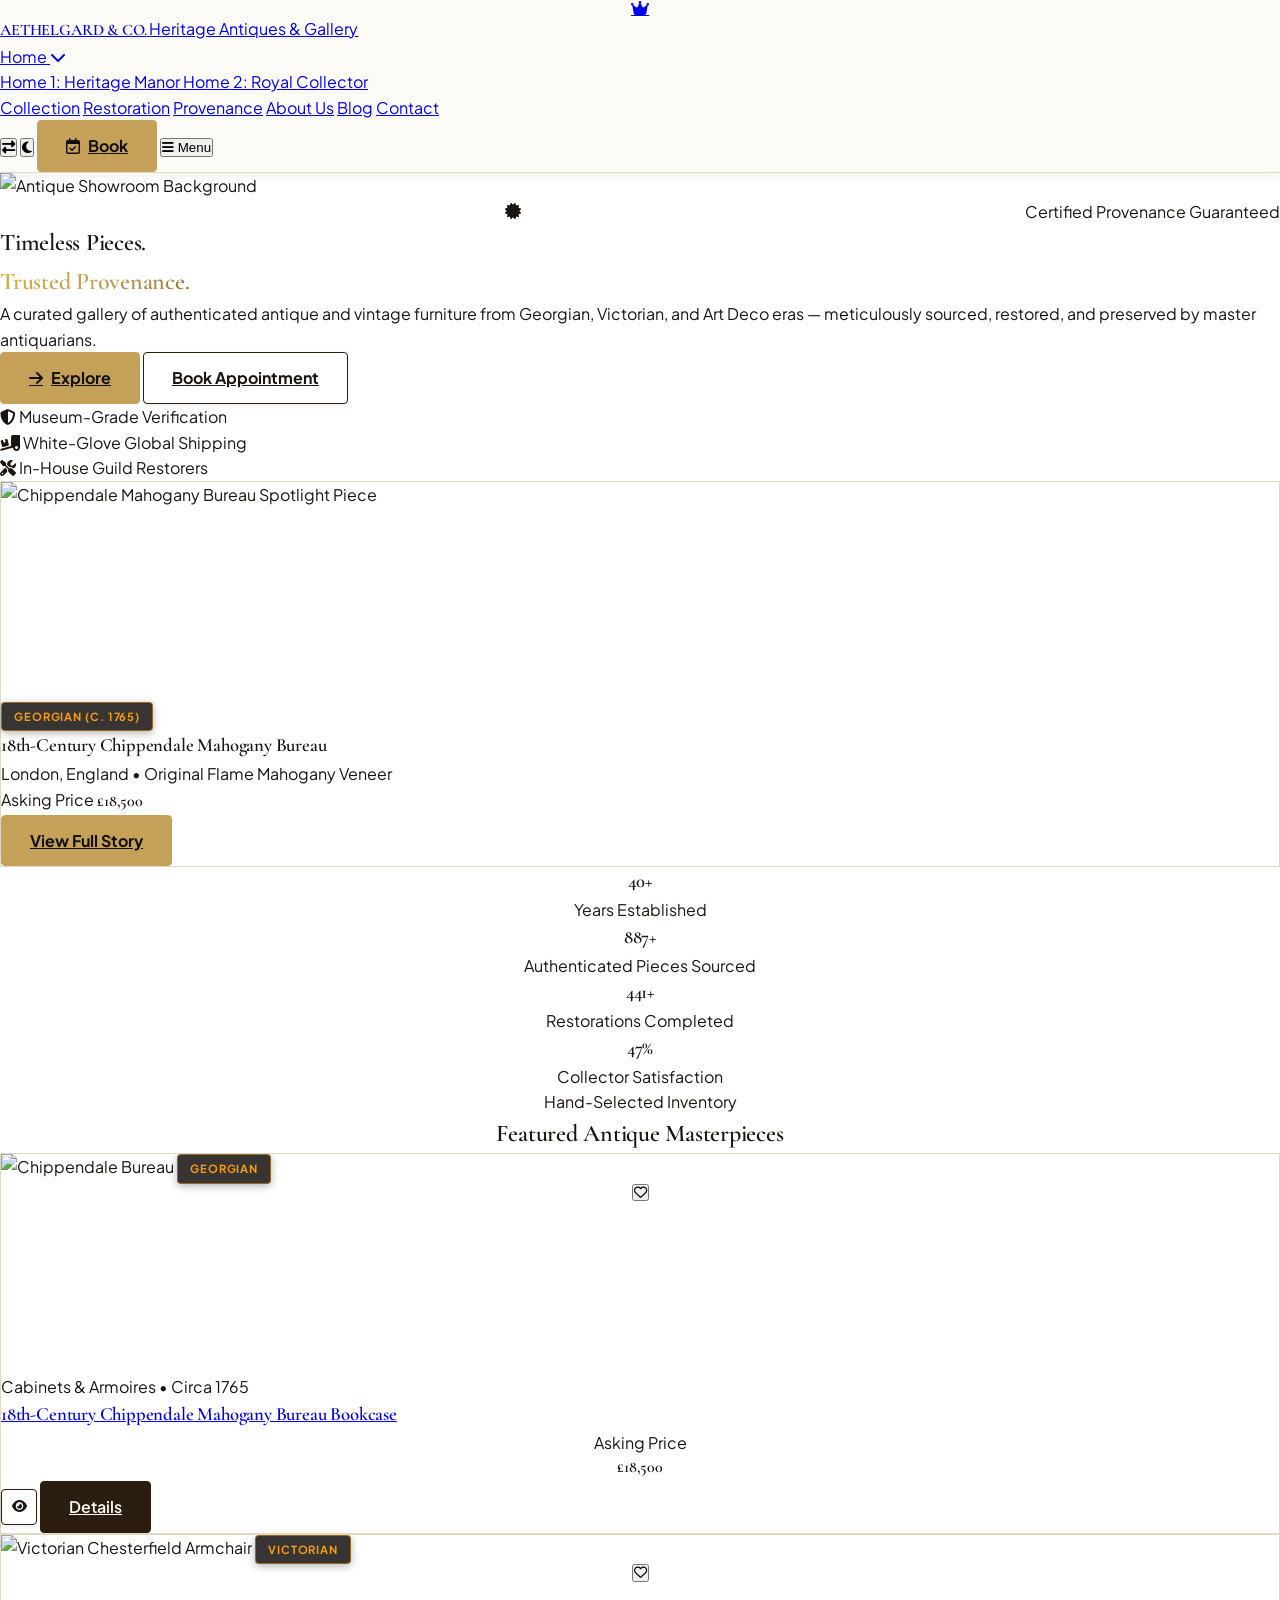
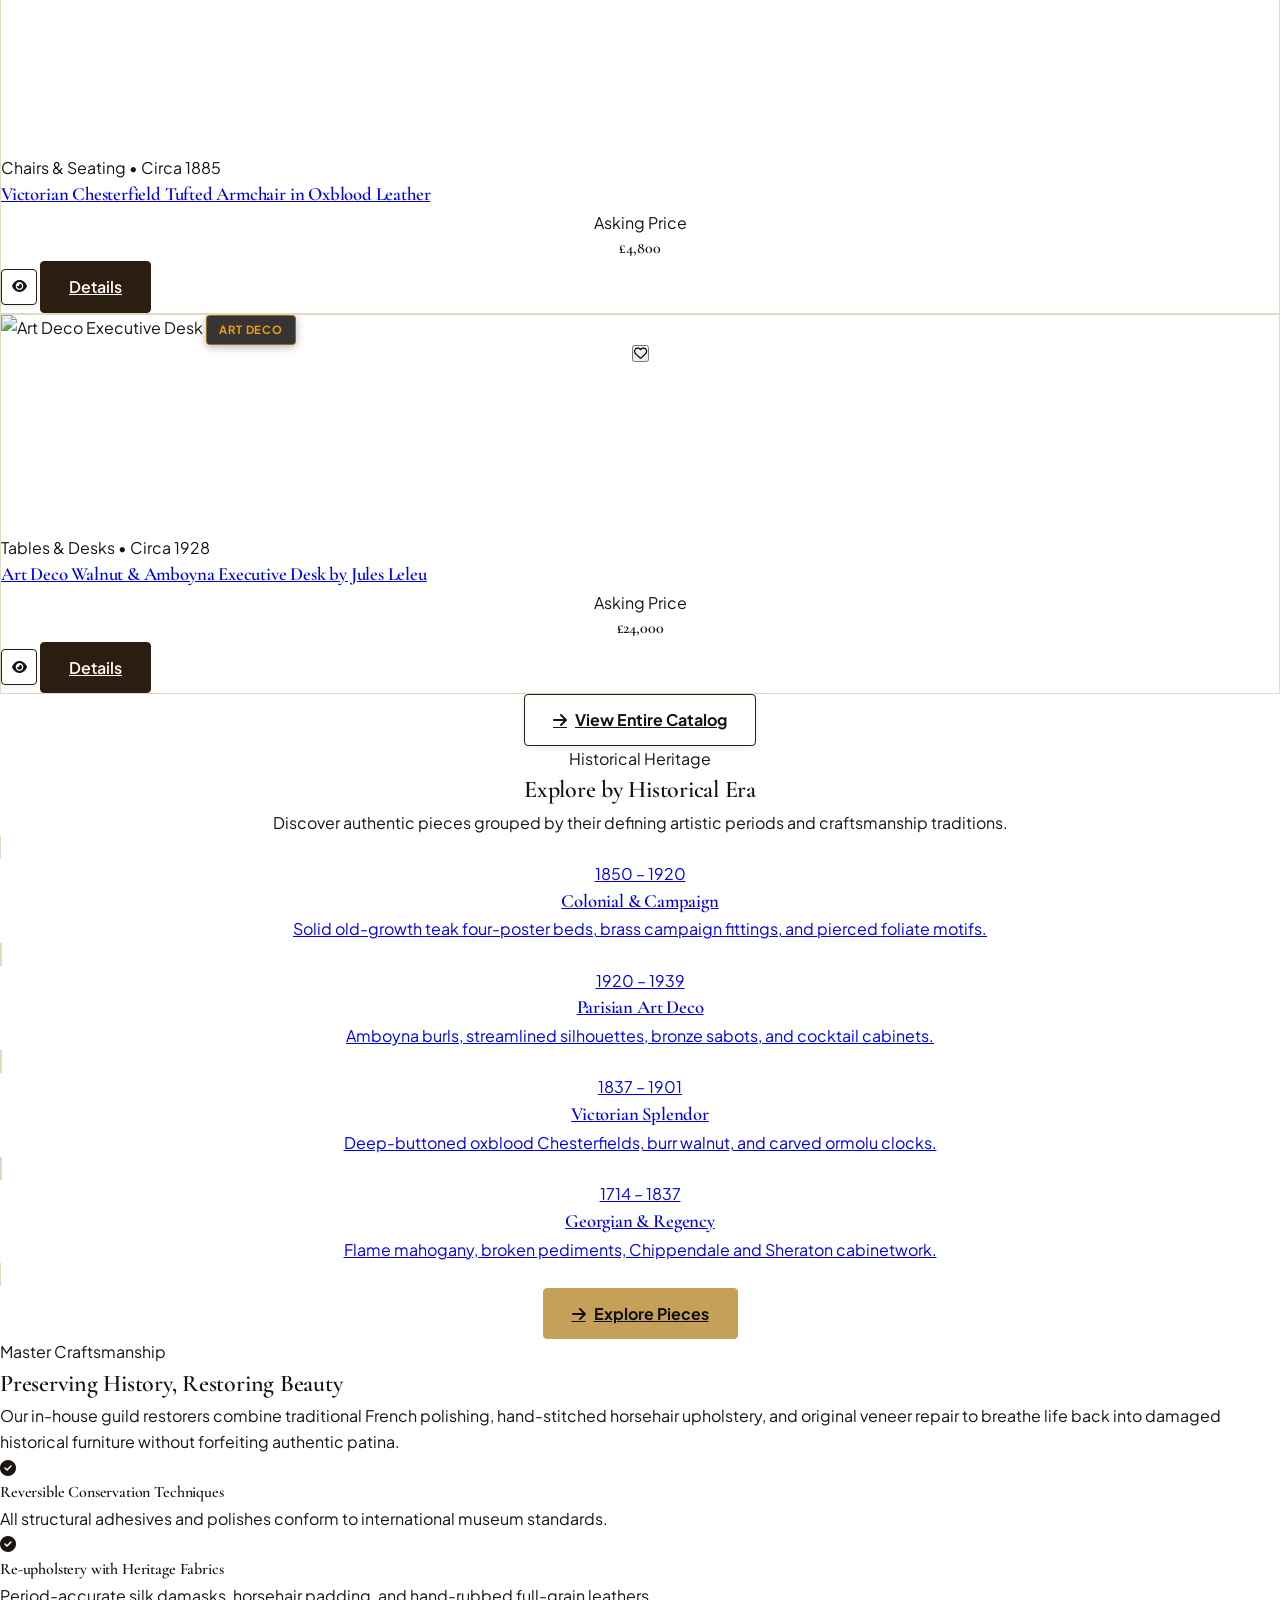
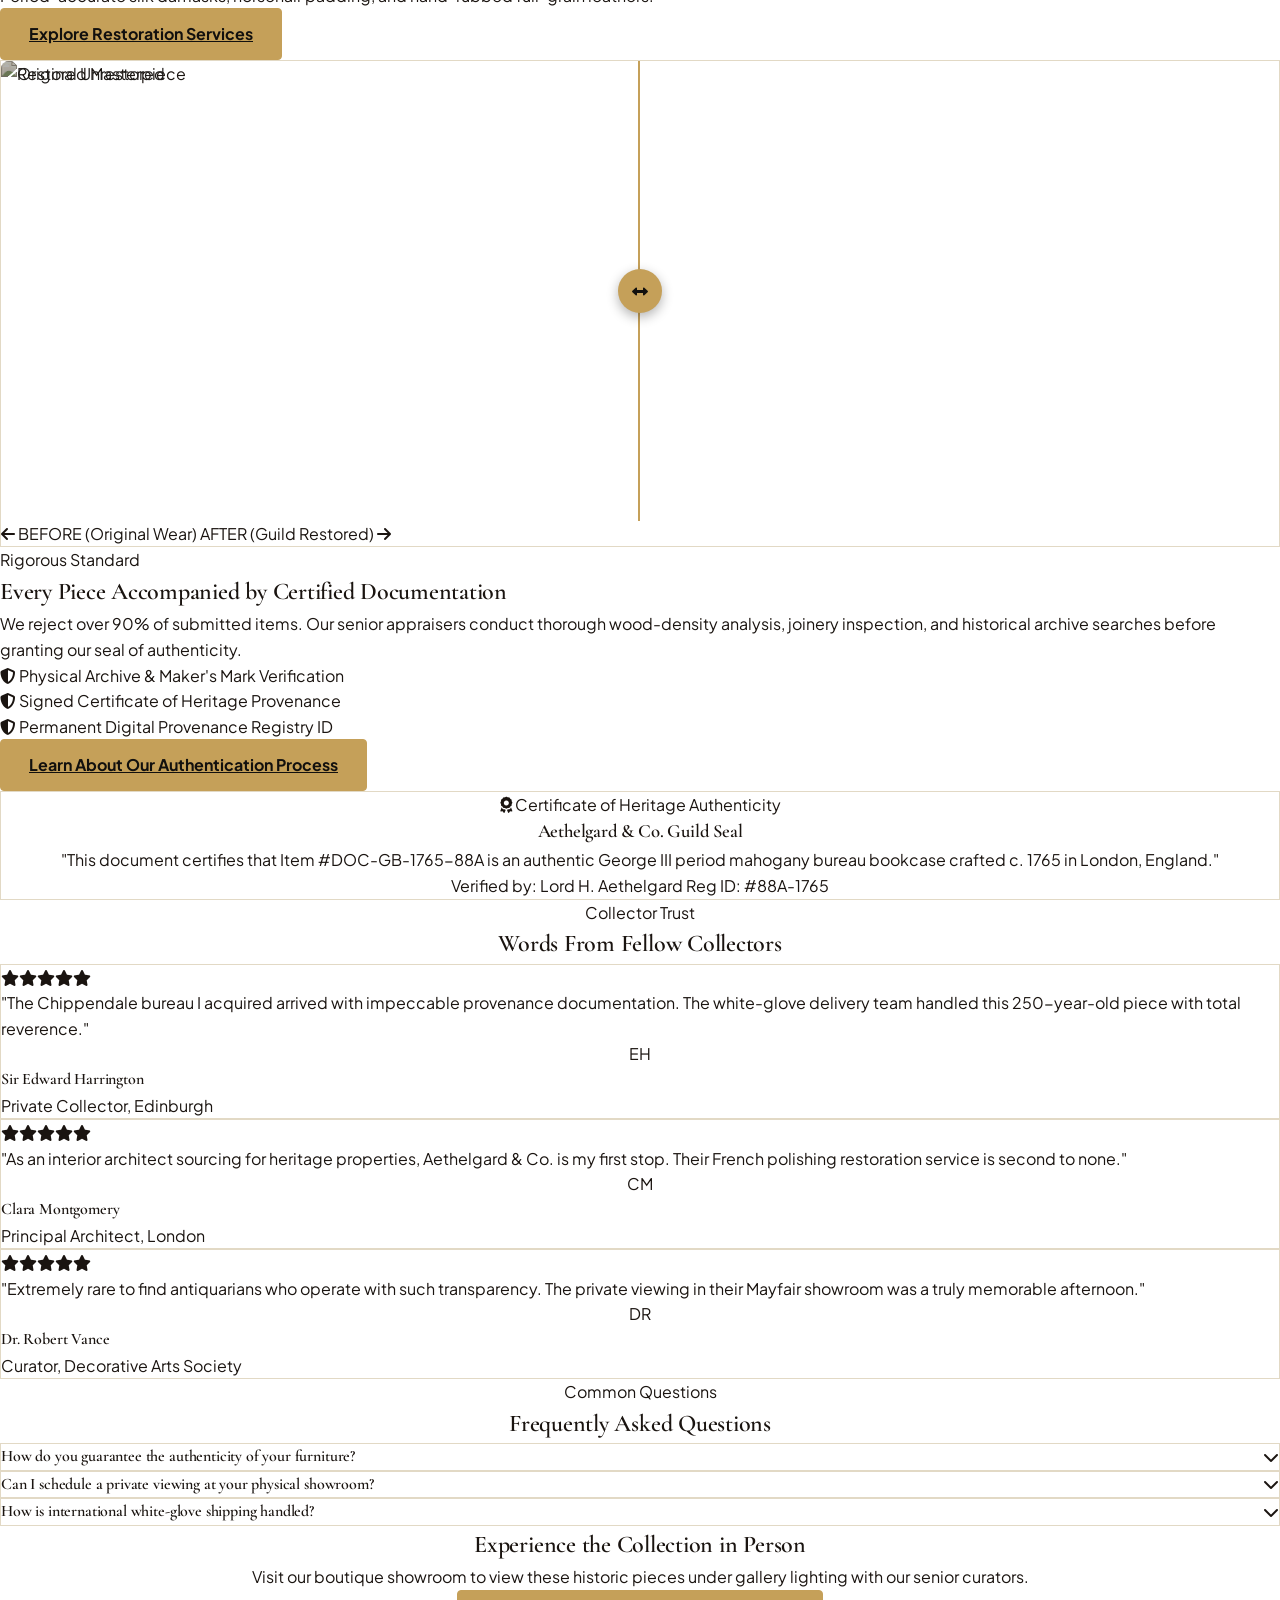
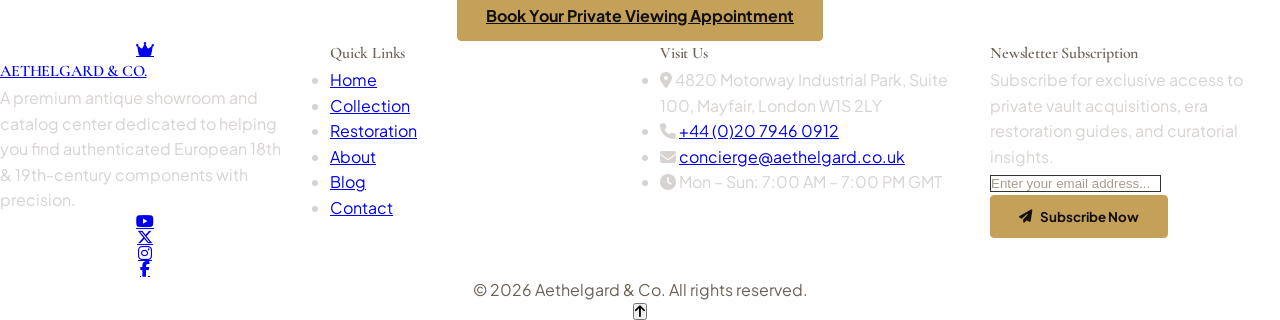
==== commit c1c45cfd: "Changes" ====
--- a/index.html
+++ b/index.html
@@ -40,7 +40,7 @@
   </script>
 
   <!-- Favicon -->
-  <link rel="icon" type="image/png" href="assets/images/favicon.png">
+  <link rel="icon" type="image/x-icon" href="favicon.ico">
   <link rel="shortcut icon" href="favicon.ico">
 
   <!-- FontAwesome Icons & Google Fonts -->
@@ -104,9 +104,9 @@
           <i class="fa-solid fa-moon text-amber-400 text-xs"></i>
         </button>
 
-        <!-- Book Viewing CTA Button -->
+        <!-- Book CTA Button -->
         <a href="contact.html#appointment" class="hidden lg:inline-flex btn-heritage-gold text-xs uppercase tracking-wider font-semibold py-2.5 px-4">
-          <i class="fa-regular fa-calendar-check mr-1.5"></i> Book Viewing
+          <i class="fa-regular fa-calendar-check mr-1.5"></i> Book
         </a>
 
         <!-- Mobile Menu Toggle -->
@@ -422,7 +422,7 @@
           </div>
           <div class="w-full flex justify-between items-center text-[11px] sm:text-xs font-semibold text-[#2C221A] dark:text-stone-300 px-1 sm:px-2 mt-3 gap-2">
             <span class="text-left flex items-center gap-1 mr-auto"><i class="fa-solid fa-arrow-left text-[#8B5E2B]"></i> <span>BEFORE <span class="text-[10px] text-[#7A6C5E] dark:text-stone-400 font-normal hidden sm:inline">(Original Wear)</span></span></span>
-            <span class="text-right flex items-center justify-end gap-1 ml-auto"><span>AFTER <span class="text-[10px] text-[#7A6C5E] dark:text-stone-400 font-normal hidden sm:inline">(Guild Restored)</span></span> <i class="fa-solid fa-arrow-right text-[#8B5E2B]"></i></span>
+            <span class="text-right flex items-center justify-end gap-1 ml-auto"><span>AFTER <span class="text-[10px] text-[#7A6C5E] dark:text-stone-400 font-normal hidden sm:inline">(Guild Restored)</span> <i class="fa-solid fa-arrow-right text-[#8B5E2B] ml-1"></i></span></span>
           </div>
         </div>
       </div>
@@ -536,7 +536,7 @@
 
       <div class="space-y-4">
         
-        <details class="heritage-card bg-white dark:bg-[#181513] border border-stone-200 dark:border-stone-800 p-5 rounded-lg shadow-sm group">
+        <details name="faq-accordion" class="heritage-card bg-white dark:bg-[#181513] border border-stone-200 dark:border-stone-800 p-5 rounded-lg shadow-sm group">
           <summary class="font-serif font-bold text-lg cursor-pointer flex justify-between items-center text-[#1A1410] dark:text-stone-100">
             How do you guarantee the authenticity of your furniture?
             <i class="fa-solid fa-chevron-down text-amber-800 dark:text-amber-400 transition-transform group-open:rotate-180"></i>
@@ -546,7 +546,7 @@
           </p>
         </details>
 
-        <details class="heritage-card bg-white dark:bg-[#181513] border border-stone-200 dark:border-stone-800 p-5 rounded-lg shadow-sm group">
+        <details name="faq-accordion" class="heritage-card bg-white dark:bg-[#181513] border border-stone-200 dark:border-stone-800 p-5 rounded-lg shadow-sm group">
           <summary class="font-serif font-bold text-lg cursor-pointer flex justify-between items-center text-[#1A1410] dark:text-stone-100">
             Can I schedule a private viewing at your physical showroom?
             <i class="fa-solid fa-chevron-down text-amber-800 dark:text-amber-400 transition-transform group-open:rotate-180"></i>
@@ -556,7 +556,7 @@
           </p>
         </details>
 
-        <details class="heritage-card bg-white dark:bg-[#181513] border border-stone-200 dark:border-stone-800 p-5 rounded-lg shadow-sm group">
+        <details name="faq-accordion" class="heritage-card bg-white dark:bg-[#181513] border border-stone-200 dark:border-stone-800 p-5 rounded-lg shadow-sm group">
           <summary class="font-serif font-bold text-lg cursor-pointer flex justify-between items-center text-[#1A1410] dark:text-stone-100">
             How is international white-glove shipping handled?
             <i class="fa-solid fa-chevron-down text-amber-800 dark:text-amber-400 transition-transform group-open:rotate-180"></i>
@@ -584,14 +584,14 @@
   </section>
 
   <!-- Main Footer -->
-  <footer class="bg-[#050404] text-stone-400 border-t border-stone-800 mt-auto transition-colors duration-300" dir="ltr">
+  <footer class="bg-[#050404] text-stone-400 border-t border-stone-800 mt-auto transition-colors duration-300">
     <div class="max-w-7xl mx-auto px-4 sm:px-6 lg:px-8">
       
       <!-- 4-Column Footer Grid matching reference design -->
-      <div class="grid grid-cols-1 sm:grid-cols-2 lg:grid-cols-4 gap-8 lg:gap-10 pb-12 pt-12 border-b border-amber-900/20 dark:border-stone-800/80">
+      <div class="footer-grid grid grid-cols-1 sm:grid-cols-2 lg:grid-cols-4 gap-8 lg:gap-10 pb-12 pt-12 border-b border-amber-900/20 dark:border-stone-800/80">
         
         <!-- 1st Column: Logo, Brand Name, Content & Social Media Icons -->
-        <div class="space-y-4">
+        <div class="footer-col-brand space-y-4 text-left">
           <a href="index.html" class="brand-logo-container inline-flex items-center gap-3 group" dir="ltr">
             <div class="w-9 h-9 rounded-lg bg-amber-700/20 border border-amber-600/40 flex items-center justify-center shrink-0 group-hover:border-amber-500 transition-colors">
               <i class="fa-solid fa-crown text-amber-500 text-base"></i>
@@ -604,7 +604,7 @@
           </p>
 
           <!-- Social Links Buttons -->
-          <div class="flex items-center gap-2 text-stone-400 pt-2">
+          <div class="flex items-center gap-2 text-stone-400 pt-2 -ml-2.5">
             <a href="https://youtube.com" target="_blank" rel="noopener noreferrer" aria-label="YouTube" class="w-8 h-8 rounded-full bg-stone-900/90 border border-stone-800 flex items-center justify-center hover:text-white hover:bg-amber-600/40 hover:border-amber-500 transition-all shadow-sm">
               <i class="fa-brands fa-youtube text-xs"></i>
             </a>
@@ -621,21 +621,20 @@
         </div>
 
         <!-- 2nd Column: Quick Links -->
-        <div class="space-y-4">
+        <div class="footer-col-quicklinks space-y-4 text-left ltr:lg:pl-8 ltr:sm:pl-4">
           <h4 class="font-sans font-bold text-white text-sm uppercase tracking-wider mb-4">Quick Links</h4>
           <ul class="space-y-2.5 text-xs text-stone-400">
-            <li><a href="index.html" class="hover:text-amber-400 transition-colors">Home Page</a></li>
-            <li><a href="about.html" class="hover:text-amber-400 transition-colors">About Us</a></li>
-            <li><a href="products.html" class="hover:text-amber-400 transition-colors">Products Catalog</a></li>
-            <li><a href="provenance.html" class="hover:text-amber-400 transition-colors">Era Compatibility & Guarantee</a></li>
-            <li><a href="restoration.html" class="hover:text-amber-400 transition-colors">Restoration Directory</a></li>
-            <li><a href="blog.html" class="hover:text-amber-400 transition-colors">Curator's Journal</a></li>
-            <li><a href="contact.html" class="hover:text-amber-400 transition-colors">Contact Support</a></li>
+            <li><a href="index.html" class="hover:text-amber-400 transition-colors">Home</a></li>
+            <li><a href="products.html" class="hover:text-amber-400 transition-colors">Collection</a></li>
+            <li><a href="restoration.html" class="hover:text-amber-400 transition-colors">Restoration</a></li>
+            <li><a href="about.html" class="hover:text-amber-400 transition-colors">About</a></li>
+            <li><a href="blog.html" class="hover:text-amber-400 transition-colors">Blog</a></li>
+            <li><a href="contact.html" class="hover:text-amber-400 transition-colors">Contact</a></li>
           </ul>
         </div>
 
         <!-- 3rd Column: Visit Us -->
-        <div class="space-y-4">
+        <div class="footer-col-visitus space-y-4 text-left rtl:lg:pl-8 rtl:sm:pl-4">
           <h4 class="font-sans font-bold text-white text-sm uppercase tracking-wider mb-4">Visit Us</h4>
           <ul class="space-y-3 text-xs text-stone-400">
             <li class="flex items-start gap-3">
@@ -658,7 +657,7 @@
         </div>
 
         <!-- 4th Column: Newsletter Subscription -->
-        <div class="space-y-4">
+        <div class="footer-col-newsletter space-y-4 text-left">
           <h4 class="font-sans font-bold text-white text-sm uppercase tracking-wider mb-4">Newsletter Subscription</h4>
           <p class="text-xs text-stone-400 leading-relaxed">
             Subscribe for exclusive access to private vault acquisitions, era restoration guides, and curatorial insights.
@@ -733,22 +732,22 @@
           <div class="flex items-center justify-between px-2 py-1 text-xs uppercase tracking-widest font-bold text-amber-800 dark:text-amber-400">
             <span><i class="fa-solid fa-house mr-1.5"></i> Home Showrooms</span>
           </div>
-          <a href="index.html" class="flex items-center justify-between py-2 px-2.5 rounded bg-amber-700/20 text-amber-800 dark:text-amber-300 font-bold text-sm font-sans transition-colors">
+          <a href="index.html" class="flex items-center justify-start gap-2 py-2 px-2.5 rounded bg-amber-700/20 text-amber-800 dark:text-amber-300 font-bold text-sm font-sans transition-colors">
+            <i class="fa-solid fa-angle-right text-xs text-amber-600"></i>
             <span>Home 1: Heritage Manor</span>
-            <i class="fa-solid fa-check text-xs text-amber-600"></i>
           </a>
-          <a href="index-2.html" class="flex items-center justify-between py-2 px-2.5 rounded hover:bg-amber-700/15 text-stone-800 dark:text-stone-200 text-sm font-sans transition-colors">
+          <a href="index-2.html" class="flex items-center justify-start gap-2 py-2 px-2.5 rounded hover:bg-amber-700/15 text-stone-800 dark:text-stone-200 text-sm font-sans transition-colors">
+            <i class="fa-solid fa-angle-right text-xs opacity-50"></i>
             <span>Home 2: Royal Collector</span>
-            <i class="fa-solid fa-angle-right text-xs opacity-50"></i>
           </a>
         </div>
 
         <a href="products.html" class="block py-2.5 px-3 rounded-lg hover:bg-amber-700/10 dark:hover:bg-amber-500/10 text-stone-800 dark:text-stone-200 transition-colors">Collection</a>
-        <a href="restoration.html" class="block py-2.5 px-3 rounded-lg hover:bg-amber-700/10 dark:hover:bg-amber-500/10 text-stone-800 dark:text-stone-200 transition-colors">Restoration Workshop</a>
-        <a href="provenance.html" class="block py-2.5 px-3 rounded-lg hover:bg-amber-700/10 dark:hover:bg-amber-500/10 text-stone-800 dark:text-stone-200 transition-colors">Provenance & Guarantee</a>
-        <a href="about.html" class="block py-2.5 px-3 rounded-lg hover:bg-amber-700/10 dark:hover:bg-amber-500/10 text-stone-800 dark:text-stone-200 transition-colors">About Us</a>
-        <a href="blog.html" class="block py-2.5 px-3 rounded-lg hover:bg-amber-700/10 dark:hover:bg-amber-500/10 text-stone-800 dark:text-stone-200 transition-colors">Curator's Blog</a>
-        <a href="contact.html" class="block py-2.5 px-3 rounded-lg hover:bg-amber-700/10 dark:hover:bg-amber-500/10 text-stone-800 dark:text-stone-200 transition-colors">Contact Gallery</a>
+        <a href="restoration.html" class="block py-2.5 px-3 rounded-lg hover:bg-amber-700/10 dark:hover:bg-amber-500/10 text-stone-800 dark:text-stone-200 transition-colors">Restoration</a>
+        <a href="provenance.html" class="block py-2.5 px-3 rounded-lg hover:bg-amber-700/10 dark:hover:bg-amber-500/10 text-stone-800 dark:text-stone-200 transition-colors">Provenance</a>
+        <a href="about.html" class="block py-2.5 px-3 rounded-lg hover:bg-amber-700/10 dark:hover:bg-amber-500/10 text-stone-800 dark:text-stone-200 transition-colors">About</a>
+        <a href="blog.html" class="block py-2.5 px-3 rounded-lg hover:bg-amber-700/10 dark:hover:bg-amber-500/10 text-stone-800 dark:text-stone-200 transition-colors">Blog</a>
+        <a href="contact.html" class="block py-2.5 px-3 rounded-lg hover:bg-amber-700/10 dark:hover:bg-amber-500/10 text-stone-800 dark:text-stone-200 transition-colors">Contact</a>
 
         <!-- Mobile Nav Mode Controls (RTL & Dark/Light) -->
         <div class="flex items-center justify-between py-2 px-3 rounded-lg bg-stone-200/50 dark:bg-stone-800/40 border border-stone-200/60 dark:border-stone-800/60 my-1">
--- a/assets/css/styles.css
+++ b/assets/css/styles.css
@@ -620,6 +620,58 @@
 
 #mobile-menu-drawer.active > div {
   transform: translateX(0);
+}
+
+/* Mobile Menu Submenu Gap Reduction Fix */
+#mobile-menu-drawer div.rounded-lg a,
+#mobile-menu-drawer div.rounded-lg a.flex,
+[dir="rtl"] #mobile-menu-drawer div.rounded-lg a,
+[dir="rtl"] #mobile-menu-drawer div.rounded-lg a.flex {
+  justify-content: flex-start !important;
+  gap: 0.4rem !important;
+}
+
+#mobile-menu-drawer div.rounded-lg a i,
+#mobile-menu-drawer div.rounded-lg a svg,
+[dir="rtl"] #mobile-menu-drawer div.rounded-lg a i,
+[dir="rtl"] #mobile-menu-drawer div.rounded-lg a svg {
+  margin-right: 0.25rem !important;
+  margin-left: 0 !important;
+  order: -1 !important;
+  flex-shrink: 0 !important;
+}
+
+/* Mobile & Tablet Refine & Filter Button Alignment Fix */
+#mobile-filter-open-btn {
+  display: flex !important;
+  align-items: center !important;
+  justify-content: flex-start !important;
+  width: 100% !important;
+  position: relative !important;
+  gap: 0.5rem !important;
+  padding-right: 3rem !important;
+}
+
+#mobile-filter-count-badge {
+  position: absolute !important;
+  right: 1rem !important;
+  top: 50% !important;
+  transform: translateY(-50%) !important;
+  background-color: #b45309 !important; /* amber-700 */
+  color: #ffffff !important;
+  border-radius: 9999px !important;
+  width: 1.35rem !important;
+  height: 1.35rem !important;
+  font-size: 11px !important;
+  font-weight: 700 !important;
+  display: flex !important;
+  align-items: center !important;
+  justify-content: center !important;
+  z-index: 10 !important;
+}
+
+#mobile-filter-count-badge.hidden {
+  display: none !important;
 }
 
 #wishlist-drawer > div,
@@ -793,6 +845,49 @@
   margin-right: auto !important;
 }
 
+/* Footer RTL Layout & Column Ordering */
+[dir="rtl"] footer .footer-grid {
+  direction: ltr;
+}
+
+[dir="rtl"] footer .footer-col-newsletter {
+  order: 1;
+  direction: rtl;
+  text-align: right;
+}
+
+[dir="rtl"] footer .footer-col-visitus {
+  order: 2;
+  direction: rtl;
+  text-align: right;
+  padding-left: 0;
+}
+
+[dir="rtl"] footer .footer-col-quicklinks {
+  order: 3;
+  direction: rtl;
+  text-align: right;
+  padding-left: 0 !important;
+}
+
+[dir="rtl"] footer .footer-col-brand {
+  order: 4;
+  direction: rtl;
+  text-align: right;
+}
+
+@media (min-width: 640px) {
+  [dir="rtl"] footer .footer-col-visitus {
+    padding-left: 1rem !important;
+  }
+}
+
+@media (min-width: 1024px) {
+  [dir="rtl"] footer .footer-col-visitus {
+    padding-left: 2rem !important;
+  }
+}
+
 .text-center .btn-heritage-primary,
 .text-center .btn-heritage-gold,
 .text-center .btn-heritage-outline,
@@ -906,7 +1001,7 @@
   gap: 0.5rem;
 }
 
-/* Footer Alignment - Always Left Aligned in both LTR & RTL Layouts */
+/* Footer Alignment & Equal Column Spacing */
 footer,
 footer *,
 [dir="rtl"] footer,
@@ -915,8 +1010,55 @@
   text-align: left !important;
 }
 
+/* Equal Spacing & Width Distribution for 4 Footer Columns */
+footer .grid-cols-1.sm\:grid-cols-2.lg\:grid-cols-4,
+footer .grid.lg\:grid-cols-4,
+[dir="rtl"] footer .grid-cols-1.sm\:grid-cols-2.lg\:grid-cols-4,
+[dir="rtl"] footer .grid.lg\:grid-cols-4 {
+  display: grid !important;
+  grid-template-columns: repeat(4, minmax(0, 1fr)) !important;
+  gap: 2.5rem !important;
+  row-gap: 2.5rem !important;
+  column-gap: 2.5rem !important;
+  width: 100% !important;
+  justify-content: space-between !important;
+  align-items: start !important;
+}
+
+footer .grid-cols-1.sm\:grid-cols-2.lg\:grid-cols-4 > div,
+footer .grid.lg\:grid-cols-4 > div,
+footer div.space-y-4,
+[dir="rtl"] footer div.space-y-4 {
+  width: 100% !important;
+  box-sizing: border-box !important;
+  text-align: left !important;
+}
+
+@media (max-width: 1023px) and (min-width: 640px) {
+  footer .grid-cols-1.sm\:grid-cols-2.lg\:grid-cols-4,
+  footer .grid.lg\:grid-cols-4,
+  [dir="rtl"] footer .grid-cols-1.sm\:grid-cols-2.lg\:grid-cols-4,
+  [dir="rtl"] footer .grid.lg\:grid-cols-4 {
+    grid-template-columns: repeat(2, minmax(0, 1fr)) !important;
+    gap: 2rem !important;
+    row-gap: 2.5rem !important;
+    column-gap: 2rem !important;
+  }
+}
+
+@media (max-width: 639px) {
+  footer .grid-cols-1.sm\:grid-cols-2.lg\:grid-cols-4,
+  footer .grid.lg\:grid-cols-4,
+  [dir="rtl"] footer .grid-cols-1.sm\:grid-cols-2.lg\:grid-cols-4,
+  [dir="rtl"] footer .grid.lg\:grid-cols-4 {
+    grid-template-columns: repeat(1, minmax(0, 1fr)) !important;
+    gap: 2rem !important;
+    row-gap: 2rem !important;
+  }
+}
+
 [dir="rtl"] footer .flex,
-[dir="rtl"] footer div,
+[dir="rtl"] footer div:not(.grid),
 [dir="rtl"] footer a,
 [dir="rtl"] footer li {
   flex-direction: row !important;
@@ -1557,10 +1699,48 @@
     white-space: normal !important;
   }
 
-  .form-input, .form-select, .form-textarea, input, select, textarea {
+  .form-input, .form-select, .form-textarea, input:not([type="checkbox"]):not([type="radio"]), select, textarea {
     max-width: 100% !important;
     width: 100% !important;
   }
+}
+
+/* 6b. Checkbox & Radio Button Alignment & Size Protection */
+input[type="checkbox"],
+input[type="radio"],
+.era-filter-checkbox,
+.style-filter-checkbox,
+[dir="rtl"] input[type="checkbox"],
+[dir="rtl"] input[type="radio"] {
+  width: 1rem !important;
+  min-width: 1rem !important;
+  max-width: 1rem !important;
+  height: 1rem !important;
+  min-height: 1rem !important;
+  max-height: 1rem !important;
+  flex-shrink: 0 !important;
+  margin: 0 !important;
+  cursor: pointer !important;
+  display: inline-block !important;
+  vertical-align: middle !important;
+}
+
+#mobile-filter-drawer label,
+aside label {
+  display: flex !important;
+  flex-direction: row !important;
+  align-items: center !important;
+  justify-content: flex-start !important;
+  text-align: left !important;
+  width: 100% !important;
+  gap: 0.5rem !important;
+}
+
+#mobile-filter-drawer label span,
+aside label span {
+  text-align: left !important;
+  white-space: normal !important;
+  word-break: normal !important;
 }
 
 /* 7. Ultra-Narrow Screen Scaling (320px - 360px) */
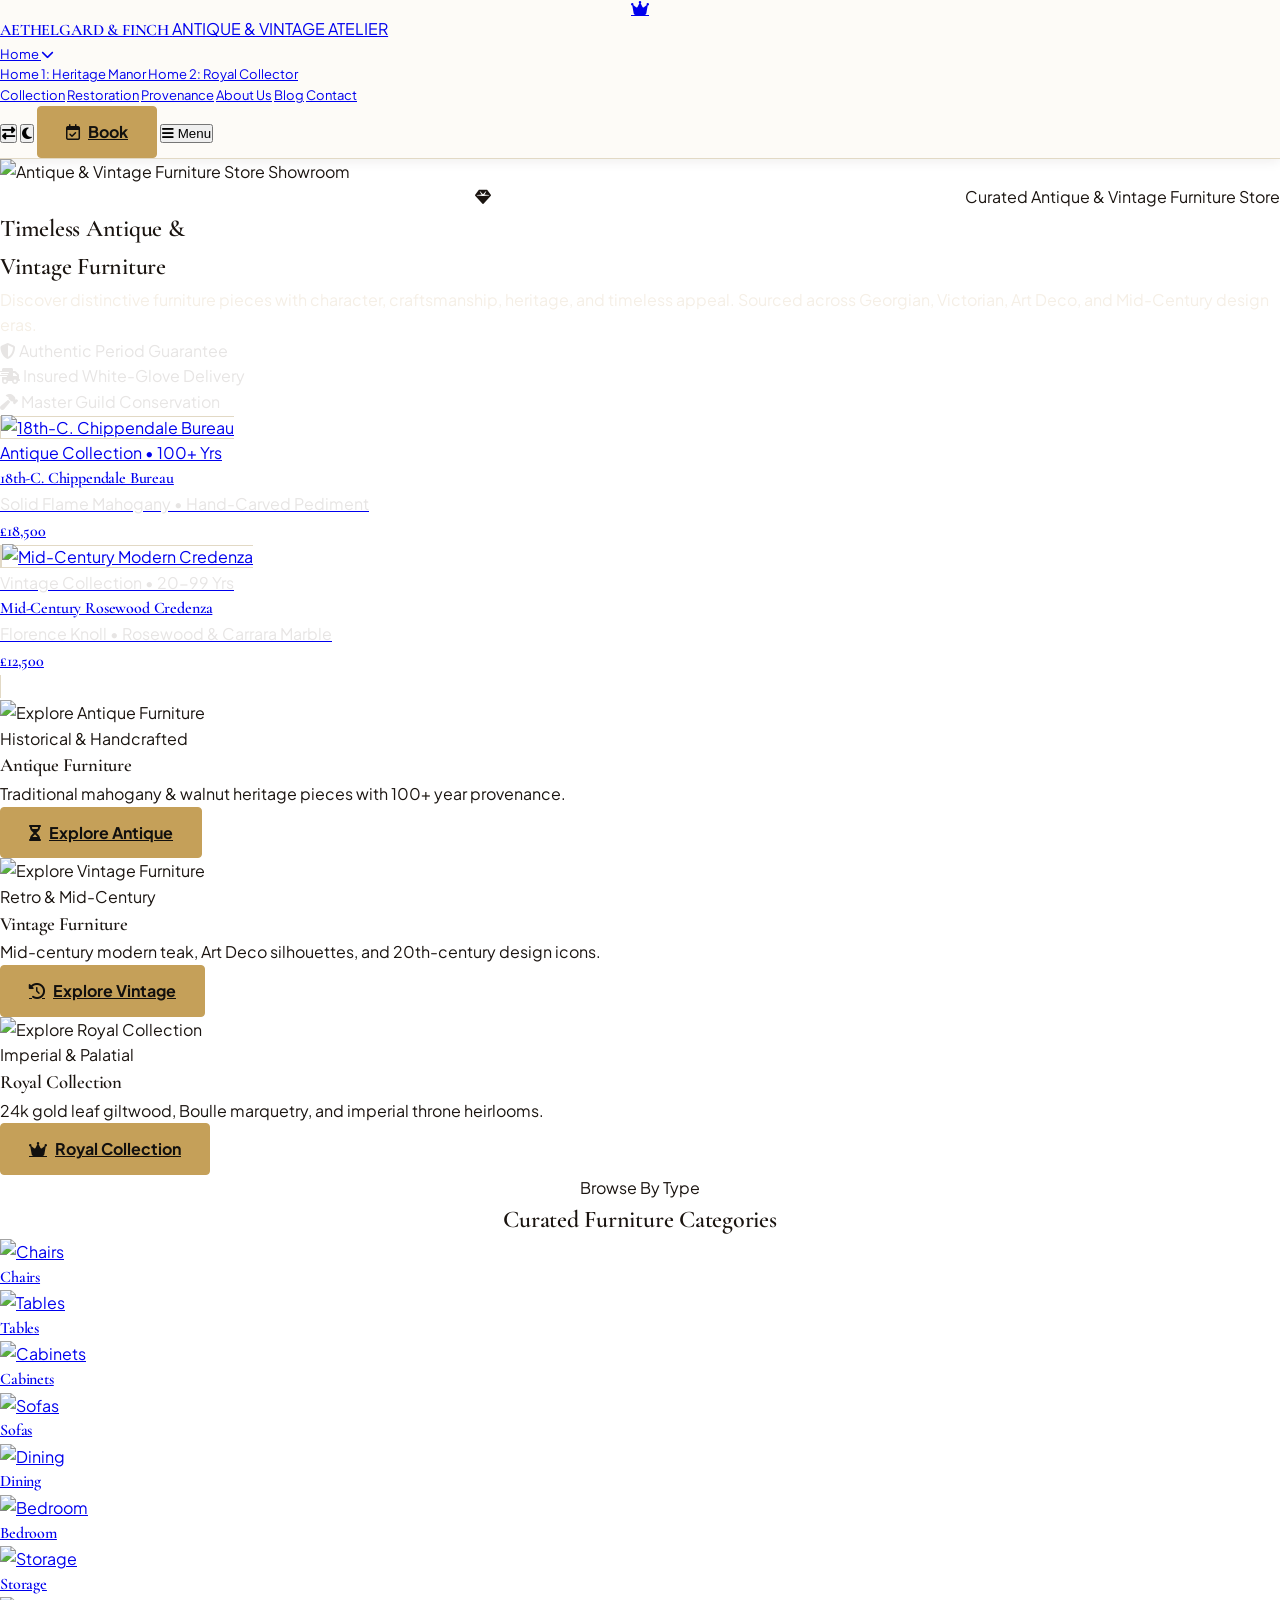
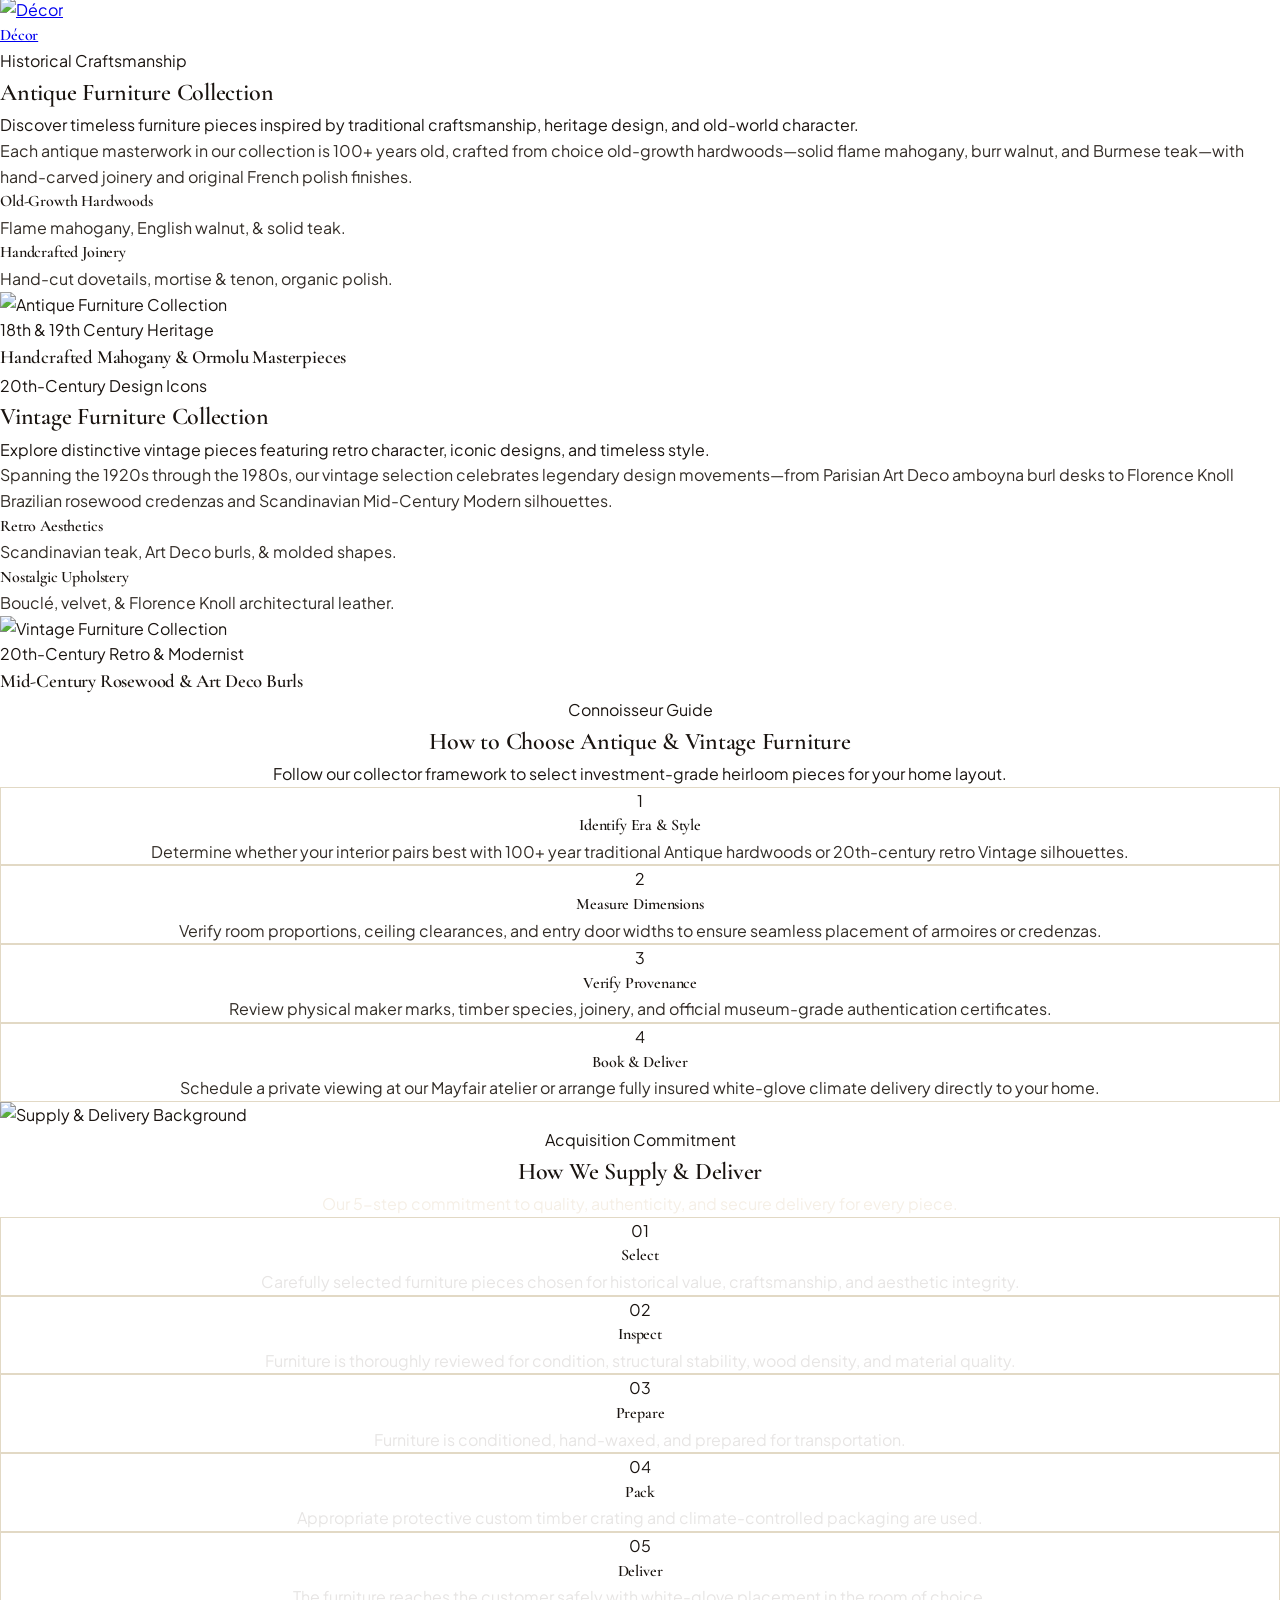
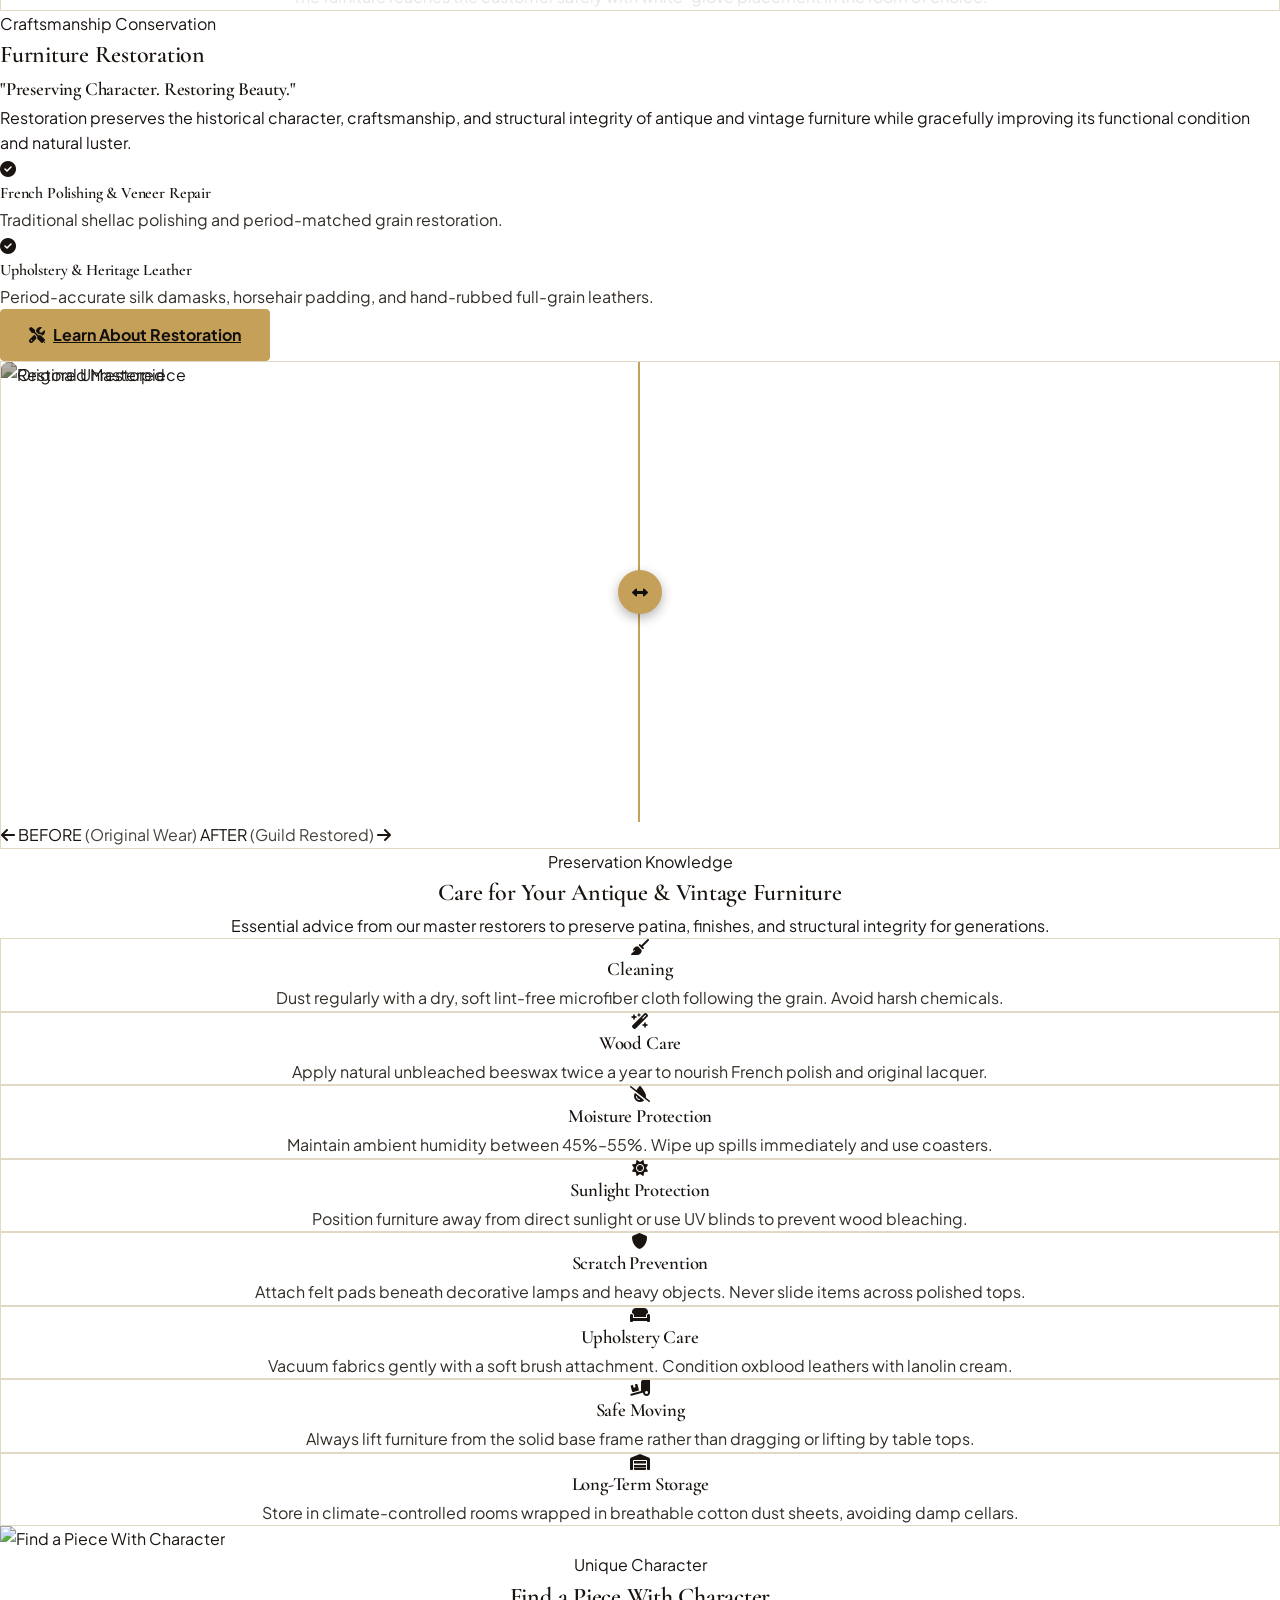
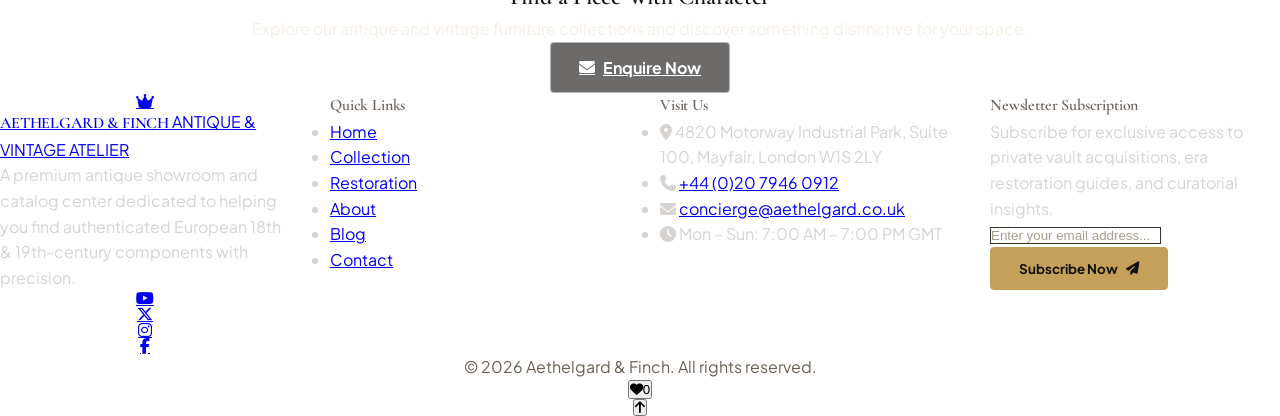
==== commit 33cc7fe3: "Changes" ====
--- a/index.html
+++ b/index.html
@@ -3,7 +3,7 @@
 <head>
   <meta charset="UTF-8">
   <meta name="viewport" content="width=device-width, initial-scale=1.0">
-  <title>Curated Antique & Vintage Furniture Showroom</title>
+  <title>Curated Antique & Vintage Furniture Showroom | Aethelgard & Finch</title>
   <meta name="description" content="A curated collection of authenticated antique and vintage furniture from Georgian, Victorian, Art Deco, and Mid-Century eras. Expert restoration and provenance verification.">
   
   <!-- Tailwind CSS CDN -->
@@ -59,40 +59,40 @@
           <i class="fa-solid fa-crown text-amber-700 dark:text-amber-500 text-base sm:text-lg"></i>
         </div>
         <div class="min-w-0 text-left">
-          <span class="font-serif text-base sm:text-2xl font-bold tracking-tight text-[#1A1410] dark:text-stone-100 block leading-none whitespace-nowrap">AETHELGARD & CO.</span>
-          <span class="text-[8px] sm:text-[10px] tracking-[0.12em] sm:tracking-[0.25em] text-amber-800 dark:text-amber-500 uppercase font-semibold block mt-0.5 sm:mt-1 whitespace-nowrap">Heritage Antiques & Gallery</span>
+          <span class="font-serif text-base sm:text-2xl font-bold tracking-tight text-stone-900 dark:text-stone-100 block leading-none whitespace-nowrap">AETHELGARD & FINCH</span>
+          <span class="text-[8px] sm:text-[10px] tracking-[0.12em] sm:tracking-[0.25em] text-amber-800 dark:text-amber-500 uppercase font-semibold block mt-0.5 sm:mt-1 whitespace-nowrap">ANTIQUE & VINTAGE ATELIER</span>
         </div>
       </a>
 
       <!-- Desktop Nav Links with Home Dropdown -->
-      <nav class="hidden lg:flex items-center gap-4 xl:gap-6 text-sm font-medium text-stone-800 dark:text-stone-300">
+      <nav class="hidden lg:flex items-center gap-3 xl:gap-5 text-[13px] font-medium text-stone-700 dark:text-stone-300">
         
         <!-- Home Dropdown -->
         <div class="relative group" id="home-dropdown-wrapper" dir="ltr">
-          <a href="index.html" class="flex items-center gap-1.5 py-2 text-amber-800 dark:text-amber-400 font-bold hover:text-amber-700 dark:hover:text-amber-300 transition-colors whitespace-nowrap" dir="ltr">
+          <a href="index.html" class="flex items-center gap-1.5 py-2 text-amber-700 dark:text-amber-500 font-semibold hover:text-amber-700 dark:hover:text-amber-400 transition-colors whitespace-nowrap" dir="ltr">
             <span>Home</span>
             <i class="fa-solid fa-chevron-down text-[10px] transition-transform duration-200 group-hover:rotate-180"></i>
           </a>
           
           <!-- Dropdown Menu -->
           <div class="absolute left-0 top-full pt-2 w-52 opacity-0 invisible group-hover:opacity-100 group-hover:visible transition-all duration-200 transform group-hover:translate-y-0 translate-y-2 z-50 pointer-events-none group-hover:pointer-events-auto" dir="ltr">
-            <div class="bg-white dark:bg-[#181513] border border-amber-900/15 dark:border-stone-800 rounded-xl shadow-2xl p-2 space-y-1 backdrop-blur-lg text-left" dir="ltr">
-              <a href="index.html" dir="ltr" class="block p-2.5 rounded-lg bg-amber-500/15 text-xs font-bold text-amber-900 dark:text-amber-400 hover:bg-amber-500/25 transition-colors text-left w-full">
+            <div class="bg-heritage-parchment dark:bg-stone-900 border border-stone-200 dark:border-stone-800 rounded-xl shadow-2xl p-2 space-y-1 backdrop-blur-lg text-left" dir="ltr">
+              <a href="index.html" dir="ltr" class="block p-2.5 rounded-lg bg-amber-500/10 text-xs font-bold text-amber-900 dark:text-amber-400 hover:bg-amber-500/20 transition-colors text-left w-full">
                 Home 1: Heritage Manor
               </a>
-              <a href="index-2.html" dir="ltr" class="block p-2.5 rounded-lg hover:bg-amber-500/10 text-xs font-bold text-stone-900 dark:text-stone-100 hover:text-amber-800 dark:hover:text-amber-400 transition-colors text-left w-full">
+              <a href="index-2.html" dir="ltr" class="block p-2.5 rounded-lg hover:bg-amber-500/10 text-xs font-bold text-stone-900 dark:text-stone-100 hover:text-amber-700 dark:hover:text-amber-400 transition-colors text-left w-full">
                 Home 2: Royal Collector
               </a>
             </div>
           </div>
         </div>
 
-        <a href="products.html" class="hover:text-amber-800 dark:hover:text-amber-400 transition-colors whitespace-nowrap">Collection</a>
-        <a href="restoration.html" class="hover:text-amber-800 dark:hover:text-amber-400 transition-colors whitespace-nowrap">Restoration</a>
-        <a href="provenance.html" class="hover:text-amber-800 dark:hover:text-amber-400 transition-colors whitespace-nowrap">Provenance</a>
-        <a href="about.html" class="hover:text-amber-800 dark:hover:text-amber-400 transition-colors whitespace-nowrap">About Us</a>
-        <a href="blog.html" class="hover:text-amber-800 dark:hover:text-amber-400 transition-colors whitespace-nowrap">Blog</a>
-        <a href="contact.html" class="hover:text-amber-800 dark:hover:text-amber-400 transition-colors whitespace-nowrap">Contact</a>
+        <a href="products.html" class="hover:text-amber-700 dark:hover:text-amber-500 transition-colors whitespace-nowrap">Collection</a>
+        <a href="restoration.html" class="hover:text-amber-700 dark:hover:text-amber-500 transition-colors whitespace-nowrap">Restoration</a>
+        <a href="provenance.html" class="hover:text-amber-700 dark:hover:text-amber-500 transition-colors whitespace-nowrap">Provenance</a>
+        <a href="about.html" class="hover:text-amber-700 dark:hover:text-amber-500 transition-colors whitespace-nowrap">About Us</a>
+        <a href="blog.html" class="hover:text-amber-700 dark:hover:text-amber-500 transition-colors whitespace-nowrap">Blog</a>
+        <a href="contact.html" class="hover:text-amber-700 dark:hover:text-amber-500 transition-colors whitespace-nowrap">Contact</a>
       </nav>
 
       <!-- Action Buttons in Sticky Navbar (Visible on Desktop) -->
@@ -105,7 +105,7 @@
         </button>
 
         <!-- Book CTA Button -->
-        <a href="contact.html#appointment" class="hidden lg:inline-flex btn-heritage-gold text-xs uppercase tracking-wider font-semibold py-2.5 px-4">
+        <a href="contact.html#appointment" class="hidden lg:inline-flex btn-heritage-gold text-xs uppercase tracking-wider font-semibold py-2 px-3 xl:py-2.5 xl:px-4 shrink-0 whitespace-nowrap">
           <i class="fa-regular fa-calendar-check mr-1.5"></i> Book
         </a>
 
@@ -120,464 +120,531 @@
   </header>
 
 
-  <!-- Hero Section -->
-  <section class="relative bg-white text-stone-900 dark:bg-[#0A0908] dark:text-white border-b border-stone-200 dark:border-stone-800 overflow-hidden py-16 lg:py-28 transition-colors duration-300">
-    <div class="absolute inset-0 z-0 opacity-75 dark:opacity-80 transition-opacity">
-      <img src="https://images.unsplash.com/photo-1544457070-4cd773b4d71e?auto=format&fit=crop&w=2000&q=80" alt="Antique Showroom Background" class="w-full h-full object-cover">
-    </div>
-    <div class="absolute inset-0 bg-gradient-to-r from-white/90 via-white/40 to-transparent dark:from-[#0A0908]/90 dark:via-[#0A0908]/40 dark:to-transparent z-0 transition-colors"></div>
-
-    <div class="max-w-7xl mx-auto px-4 sm:px-6 lg:px-8 relative z-10 grid grid-cols-1 lg:grid-cols-12 gap-12 items-center">
-      <div class="lg:col-span-7 space-y-6 text-left flex flex-col items-start justify-start" dir="ltr" style="text-align: left !important;">
-        <div class="w-fit inline-flex items-center justify-start gap-2 px-3.5 py-1.5 rounded-full bg-amber-800/10 dark:bg-amber-500/15 border border-amber-800/30 dark:border-amber-600/40 text-amber-900 dark:text-amber-400 text-xs uppercase tracking-widest font-bold shadow-sm text-left" style="margin-left: 0 !important; margin-right: auto !important; text-align: left !important;">
-          <i class="fa-solid fa-certificate"></i> Certified Provenance Guaranteed
-        </div>
+  <!-- 01 HERO SECTION -->
+  <section class="relative bg-stone-950 text-white border-b border-stone-200 dark:border-stone-800 overflow-hidden py-20 lg:py-28">
+    <!-- Hero Background Photography with Overlay -->
+    <div class="absolute inset-0 z-0">
+      <img src="https://images.unsplash.com/photo-1544457070-4cd773b4d71e?auto=format&fit=crop&w=2000&q=80" alt="Antique & Vintage Furniture Store Showroom" class="w-full h-full object-cover opacity-90">
+    </div>
+    <div class="absolute inset-0 bg-stone-950/65 z-0"></div>
+
+    <div class="max-w-7xl mx-auto px-4 sm:px-6 lg:px-8 relative z-10">
+      <div class="grid grid-cols-1 lg:grid-cols-12 gap-12 items-center">
+        <div class="lg:col-span-7 space-y-6 text-left flex flex-col items-start justify-start" dir="ltr">
+          <div class="w-fit inline-flex items-center justify-start gap-2 px-4 py-1.5 rounded-full bg-amber-500/20 border border-amber-500/40 text-amber-400 text-xs uppercase tracking-widest font-bold shadow-md text-left" style="margin-left: 0 !important; margin-right: auto !important; align-self: flex-start !important; text-align: left !important;">
+            <i class="fa-solid fa-gem text-amber-400"></i> Curated Antique &amp; Vintage Furniture Store
+          </div>
+
+          <h1 class="font-serif text-4xl sm:text-5xl lg:text-6xl font-bold leading-tight text-white text-left">
+          Timeless Antique &amp; <br>
+          <span class="text-amber-400 font-bold">Vintage Furniture</span>
+        </h1>
+
+        <p class="text-stone-200 text-base sm:text-lg max-w-xl font-normal leading-relaxed text-left">
+          Discover distinctive furniture pieces with character, craftsmanship, heritage, and timeless appeal. Sourced across Georgian, Victorian, Art Deco, and Mid-Century design eras.
+        </p>
+
+        <div class="pt-6 border-t border-stone-800 grid grid-cols-1 sm:grid-cols-3 gap-4 text-xs font-bold text-stone-300 w-full">
+          <div class="flex items-center gap-2">
+            <i class="fa-solid fa-shield-halved text-amber-400 text-base shrink-0"></i>
+            <span>Authentic Period Guarantee</span>
+          </div>
+          <div class="flex items-center gap-2">
+            <i class="fa-solid fa-truck-fast text-amber-400 text-base shrink-0"></i>
+            <span>Insured White-Glove Delivery</span>
+          </div>
+          <div class="flex items-center gap-2">
+            <i class="fa-solid fa-hammer text-amber-400 text-base shrink-0"></i>
+            <span>Master Guild Conservation</span>
+          </div>
+        </div>
+      </div>
+
+      <!-- Dual Antique & Vintage Preview Cards -->
+      <div class="lg:col-span-5 space-y-4">
+        <!-- Antique Preview -->
+        <a href="product-details.html?id=prod-101" class="heritage-card bg-stone-900/90 border-2 border-amber-600/40 p-4 rounded-xl shadow-xl flex items-center gap-4 text-left group hover:border-amber-400 transition-all block">
+          <img src="https://images.unsplash.com/photo-1544457070-4cd773b4d71e?auto=format&fit=crop&w=300&q=80" alt="18th-C. Chippendale Bureau" class="w-24 h-24 rounded-lg object-cover shrink-0 group-hover:scale-105 transition-transform">
+          <div class="min-w-0 text-left">
+            <span class="text-[10px] font-bold uppercase tracking-wider text-amber-400 bg-amber-950/80 border border-amber-600/40 px-2 py-0.5 rounded">Antique Collection • 100+ Yrs</span>
+            <h4 class="font-serif font-bold text-base text-white mt-1 truncate group-hover:text-amber-300 transition-colors">18th-C. Chippendale Bureau</h4>
+            <p class="text-xs text-stone-300">Solid Flame Mahogany • Hand-Carved Pediment</p>
+            <span class="font-serif font-bold text-amber-400 text-sm mt-1 block">£18,500</span>
+          </div>
+        </a>
+
+        <!-- Vintage Preview -->
+        <a href="product-details.html?id=prod-105" class="heritage-card bg-stone-900/90 border-2 border-stone-700 p-4 rounded-xl shadow-xl flex items-center gap-4 text-left group hover:border-amber-400 transition-all block">
+          <img src="https://images.unsplash.com/photo-1583847268964-b28dc8f51f92?auto=format&fit=crop&w=300&q=80" alt="Mid-Century Modern Credenza" class="w-24 h-24 rounded-lg object-cover shrink-0 group-hover:scale-105 transition-transform">
+          <div class="min-w-0 text-left">
+            <span class="text-[10px] font-bold uppercase tracking-wider text-stone-300 bg-stone-800 border border-stone-600 px-2 py-0.5 rounded">Vintage Collection • 20-99 Yrs</span>
+            <h4 class="font-serif font-bold text-base text-white mt-1 truncate group-hover:text-amber-300 transition-colors">Mid-Century Rosewood Credenza</h4>
+            <p class="text-xs text-stone-300">Florence Knoll • Rosewood &amp; Carrara Marble</p>
+            <span class="font-serif font-bold text-amber-400 text-sm mt-1 block">£12,500</span>
+          </div>
+        </a>
+      </div>
+    </div>
+  </section>
+
+
+  <!-- 02 QUICK CATEGORY DISCOVERY SECTION -->
+  <section class="py-16 bg-[#FDFBF7] dark:bg-stone-900 text-stone-900 dark:text-white border-b border-stone-200 dark:border-stone-800">
+    <div class="max-w-7xl mx-auto px-4 sm:px-6 lg:px-8">
+      
+      <!-- Top 3 Main Collections: Antique, Vintage & Royal Spotlight Cards -->
+      <div class="grid grid-cols-1 lg:grid-cols-3 gap-6 mb-12">
+        <!-- Antique Card -->
+        <div class="relative rounded-2xl overflow-hidden aspect-[4/3] group shadow-xl border-2 border-amber-600/50 hover:border-amber-500 transition-colors">
+          <img src="https://images.unsplash.com/photo-1544457070-4cd773b4d71e?auto=format&fit=crop&w=1200&q=80" alt="Explore Antique Furniture" class="w-full h-full object-cover group-hover:scale-105 transition-transform duration-700">
+          <div class="absolute inset-0 bg-black/65 p-6 flex flex-col justify-end text-left">
+            <span class="text-xs font-bold uppercase tracking-widest text-amber-400 mb-1">Historical &amp; Handcrafted</span>
+            <h3 class="font-serif font-bold text-2xl text-white mb-2">Antique Furniture</h3>
+            <p class="text-xs text-stone-200 mb-4 leading-relaxed font-medium">Traditional mahogany &amp; walnut heritage pieces with 100+ year provenance.</p>
+            <div>
+              <a href="products.html?category=Antique%20Furniture" class="btn-heritage-gold text-xs py-2.5 px-5 font-bold uppercase tracking-wider inline-flex items-center justify-start text-left shadow-md">
+                <i class="fa-solid fa-hourglass-half mr-2 text-amber-950"></i> Explore Antique
+              </a>
+            </div>
+          </div>
+        </div>
+
+        <!-- Vintage Card -->
+        <div class="relative rounded-2xl overflow-hidden aspect-[4/3] group shadow-xl border-2 border-amber-600/50 hover:border-amber-500 transition-colors">
+          <img src="https://images.unsplash.com/photo-1555041469-a586c61ea9bc?auto=format&fit=crop&w=1200&q=80" alt="Explore Vintage Furniture" class="w-full h-full object-cover group-hover:scale-105 transition-transform duration-700">
+          <div class="absolute inset-0 bg-black/65 p-6 flex flex-col justify-end text-left">
+            <span class="text-xs font-bold uppercase tracking-widest text-amber-400 mb-1">Retro &amp; Mid-Century</span>
+            <h3 class="font-serif font-bold text-2xl text-white mb-2">Vintage Furniture</h3>
+            <p class="text-xs text-stone-200 mb-4 leading-relaxed font-medium">Mid-century modern teak, Art Deco silhouettes, and 20th-century design icons.</p>
+            <div>
+              <a href="products.html?category=Vintage%20Furniture" class="btn-heritage-gold text-xs py-2.5 px-5 font-bold uppercase tracking-wider inline-flex items-center justify-start text-left shadow-md">
+                <i class="fa-solid fa-clock-rotate-left mr-2 text-amber-950"></i> Explore Vintage
+              </a>
+            </div>
+          </div>
+        </div>
+
+        <!-- Royal Card -->
+        <div class="relative rounded-2xl overflow-hidden aspect-[4/3] group shadow-xl border-2 border-amber-600/50 hover:border-amber-500 transition-colors">
+          <img src="https://images.unsplash.com/photo-1590490360182-c33d57733427?auto=format&fit=crop&w=1200&q=80" alt="Explore Royal Collection" class="w-full h-full object-cover group-hover:scale-105 transition-transform duration-700">
+          <div class="absolute inset-0 bg-black/65 p-6 flex flex-col justify-end text-left">
+            <span class="text-xs font-bold uppercase tracking-widest text-amber-400 mb-1">Imperial &amp; Palatial</span>
+            <h3 class="font-serif font-bold text-2xl text-white mb-2">Royal Collection</h3>
+            <p class="text-xs text-stone-200 mb-4 leading-relaxed font-medium">24k gold leaf giltwood, Boulle marquetry, and imperial throne heirlooms.</p>
+            <div>
+              <a href="products.html?collection=royal" class="btn-heritage-gold text-xs py-2.5 px-5 font-bold uppercase tracking-wider inline-flex items-center justify-start text-left shadow-md">
+                <i class="fa-solid fa-crown mr-2 text-amber-950"></i> Royal Collection
+              </a>
+            </div>
+          </div>
+        </div>
+      </div>
+
+      <!-- Specific Categories Grid -->
+      <div class="text-center max-w-2xl mx-auto mb-10">
+        <span class="text-xs uppercase tracking-widest text-amber-800 dark:text-amber-400 font-bold block mb-1">Browse By Type</span>
+        <h2 class="font-serif text-3xl font-bold text-stone-900 dark:text-white">Curated Furniture Categories</h2>
+      </div>
+
+      <!-- Horizontal Scrollable Furniture Categories -->
+      <div class="flex gap-4 overflow-x-auto pb-4 scroll-smooth snap-x snap-mandatory no-scrollbar cursor-grab active:cursor-grabbing">
         
-        <h1 class="font-serif text-4xl sm:text-5xl lg:text-6xl font-bold leading-tight text-stone-900 dark:text-white text-left" style="text-align: left !important; margin-left: 0 !important;">
-          Timeless Pieces. <br>
-          <span class="gold-gradient-text">Trusted Provenance.</span>
-        </h1>
-
-        <p class="text-stone-700 dark:text-stone-200 text-lg max-w-xl font-normal leading-relaxed text-left" style="margin-left: 0 !important; margin-right: auto !important; text-align: left !important; direction: ltr !important;">
-          A curated gallery of authenticated antique and vintage furniture from Georgian, Victorian, and Art Deco eras — meticulously sourced, restored, and preserved by master antiquarians.
-        </p>
-
-        <div class="flex flex-col sm:flex-row items-start sm:items-center justify-start gap-4 pt-4 text-left" style="justify-content: flex-start !important; align-items: flex-start !important; direction: ltr !important; margin-left: 0 !important; margin-right: auto !important;">
-          <a href="products.html" class="btn-heritage-gold w-full sm:w-auto min-w-[160px] h-12 inline-flex items-center justify-center text-center text-sm px-6 shadow-lg shadow-amber-900/30 box-border font-bold uppercase tracking-wider">
-            Explore <i class="fa-solid fa-arrow-right ml-2"></i>
-          </a>
-          <a href="contact.html#appointment" class="btn-heritage-outline w-full sm:w-auto min-w-[180px] h-12 inline-flex items-center justify-center text-center text-stone-900 dark:text-stone-100 bg-white/80 dark:bg-transparent border border-stone-400 dark:border-stone-600 hover:border-amber-700 dark:hover:border-amber-400 hover:text-amber-800 dark:hover:text-amber-400 text-sm px-6 box-border font-semibold shadow-sm">
-            Book Appointment
-          </a>
-        </div>
-
-        <div class="pt-8 border-t border-stone-300 dark:border-stone-800/80 grid grid-cols-1 sm:grid-cols-3 gap-4 text-xs font-bold text-stone-900 dark:text-stone-200">
-          <div class="flex items-center gap-2">
-            <i class="fa-solid fa-shield-halved text-amber-700 dark:text-amber-400 text-base shrink-0"></i>
-            <span class="text-stone-900 dark:text-stone-200 font-semibold">Museum-Grade Verification</span>
-          </div>
-          <div class="flex items-center gap-2">
-            <i class="fa-solid fa-truck-ramp-box text-amber-700 dark:text-amber-400 text-base shrink-0"></i>
-            <span class="text-stone-900 dark:text-stone-200 font-semibold">White-Glove Global Shipping</span>
-          </div>
-          <div class="flex items-center gap-2">
-            <i class="fa-solid fa-screwdriver-wrench text-amber-700 dark:text-amber-400 text-base shrink-0"></i>
-            <span class="text-stone-900 dark:text-stone-200 font-semibold">In-House Guild Restorers</span>
-          </div>
-        </div>
-      </div>
-
-      <!-- Hero Featured Piece Card -->
-      <div class="lg:col-span-5">
-        <div class="heritage-card bg-white dark:bg-[#181513] border border-amber-900/15 dark:border-stone-800 p-6 rounded-xl shadow-xl backdrop-blur">
-          <div class="relative rounded-lg overflow-hidden aspect-[4/3] mb-4">
-            <img src="https://images.unsplash.com/photo-1544457070-4cd773b4d71e?auto=format&fit=crop&w=800&q=80" alt="Chippendale Mahogany Bureau" class="w-full h-full object-cover">
-            <span class="absolute top-3 left-3 bg-amber-800 text-white text-[10px] font-bold uppercase tracking-wider px-2.5 py-1 rounded shadow-sm">Spotlight Piece</span>
-          </div>
-          <span class="badge-era">Georgian (c. 1765)</span>
-          <h3 class="font-serif font-bold text-xl text-[#1A1410] dark:text-white mt-2">18th-Century Chippendale Mahogany Bureau</h3>
-          <p class="text-xs text-[#4A3E34] dark:text-stone-400 mt-1 font-medium">London, England • Original Flame Mahogany Veneer</p>
-          <div class="mt-4 flex items-center justify-between pt-4 border-t border-stone-200 dark:border-stone-800">
-            <div>
-              <span class="text-[10px] text-[#7A6C5E] dark:text-stone-400 uppercase tracking-wider block font-semibold">Asking Price</span>
-              <span class="font-serif text-2xl font-bold text-[#96672E] dark:text-amber-400">£18,500</span>
-            </div>
-            <a href="product-details.html?id=prod-101" class="btn-heritage-gold text-xs px-4 py-2 font-bold">View Full Story</a>
-          </div>
-        </div>
-      </div>
-
+        <a href="products.html?category=Chairs" class="group relative rounded-xl overflow-hidden aspect-[4/5] bg-stone-100 dark:bg-stone-900 shadow-sm border border-stone-200 dark:border-stone-800 block shrink-0 w-36 sm:w-44 snap-start">
+          <img src="https://images.unsplash.com/photo-1586023492125-27b2c045efd7?auto=format&fit=crop&w=600&q=80" alt="Chairs" class="w-full h-full object-cover group-hover:scale-105 transition-transform duration-500 opacity-85 group-hover:opacity-95">
+          <div class="absolute inset-0 bg-black/60 p-3 flex flex-col justify-end text-left">
+            <h4 class="font-serif font-bold text-sm text-white group-hover:text-amber-300">Chairs</h4>
+          </div>
+        </a>
+
+        <a href="products.html?category=Tables" class="group relative rounded-xl overflow-hidden aspect-[4/5] bg-stone-100 dark:bg-stone-900 shadow-sm border border-stone-200 dark:border-stone-800 block shrink-0 w-36 sm:w-44 snap-start">
+          <img src="https://images.unsplash.com/photo-1615066390971-03e4e1c36ddf?auto=format&fit=crop&w=600&q=80" alt="Tables" class="w-full h-full object-cover group-hover:scale-105 transition-transform duration-500 opacity-85 group-hover:opacity-95">
+          <div class="absolute inset-0 bg-black/60 p-3 flex flex-col justify-end text-left">
+            <h4 class="font-serif font-bold text-sm text-white group-hover:text-amber-300">Tables</h4>
+          </div>
+        </a>
+
+        <a href="products.html?category=Cabinets" class="group relative rounded-xl overflow-hidden aspect-[4/5] bg-stone-100 dark:bg-stone-900 shadow-sm border border-stone-200 dark:border-stone-800 block shrink-0 w-36 sm:w-44 snap-start">
+          <img src="https://images.unsplash.com/photo-1544457070-4cd773b4d71e?auto=format&fit=crop&w=600&q=80" alt="Cabinets" class="w-full h-full object-cover group-hover:scale-105 transition-transform duration-500 opacity-85 group-hover:opacity-95">
+          <div class="absolute inset-0 bg-black/60 p-3 flex flex-col justify-end text-left">
+            <h4 class="font-serif font-bold text-sm text-white group-hover:text-amber-300">Cabinets</h4>
+          </div>
+        </a>
+
+        <a href="products.html?category=Sofas" class="group relative rounded-xl overflow-hidden aspect-[4/5] bg-stone-100 dark:bg-stone-900 shadow-sm border border-stone-200 dark:border-stone-800 block shrink-0 w-36 sm:w-44 snap-start">
+          <img src="https://images.unsplash.com/photo-1555041469-a586c61ea9bc?auto=format&fit=crop&w=600&q=80" alt="Sofas" class="w-full h-full object-cover group-hover:scale-105 transition-transform duration-500 opacity-85 group-hover:opacity-95">
+          <div class="absolute inset-0 bg-black/60 p-3 flex flex-col justify-end text-left">
+            <h4 class="font-serif font-bold text-sm text-white group-hover:text-amber-300">Sofas</h4>
+          </div>
+        </a>
+
+        <a href="products.html?category=Dining" class="group relative rounded-xl overflow-hidden aspect-[4/5] bg-stone-100 dark:bg-stone-900 shadow-sm border border-stone-200 dark:border-stone-800 block shrink-0 w-36 sm:w-44 snap-start">
+          <img src="https://images.unsplash.com/photo-1617806118233-18e1de247200?auto=format&fit=crop&w=600&q=80" alt="Dining" class="w-full h-full object-cover group-hover:scale-105 transition-transform duration-500 opacity-85 group-hover:opacity-95">
+          <div class="absolute inset-0 bg-black/60 p-3 flex flex-col justify-end text-left">
+            <h4 class="font-serif font-bold text-sm text-white group-hover:text-amber-300">Dining</h4>
+          </div>
+        </a>
+
+        <a href="products.html?category=Bedroom" class="group relative rounded-xl overflow-hidden aspect-[4/5] bg-stone-100 dark:bg-stone-900 shadow-sm border border-stone-200 dark:border-stone-800 block shrink-0 w-36 sm:w-44 snap-start">
+          <img src="https://images.unsplash.com/photo-1505693416388-ac5ce068fe85?auto=format&fit=crop&w=600&q=80" alt="Bedroom" class="w-full h-full object-cover group-hover:scale-105 transition-transform duration-500 opacity-85 group-hover:opacity-95">
+          <div class="absolute inset-0 bg-black/60 p-3 flex flex-col justify-end text-left">
+            <h4 class="font-serif font-bold text-sm text-white group-hover:text-amber-300">Bedroom</h4>
+          </div>
+        </a>
+
+        <a href="products.html?category=Storage" class="group relative rounded-xl overflow-hidden aspect-[4/5] bg-stone-100 dark:bg-stone-900 shadow-sm border border-stone-200 dark:border-stone-800 block shrink-0 w-36 sm:w-44 snap-start">
+          <img src="https://images.unsplash.com/photo-1513694203232-719a280e022f?auto=format&fit=crop&w=600&q=80" alt="Storage" class="w-full h-full object-cover group-hover:scale-105 transition-transform duration-500 opacity-85 group-hover:opacity-95">
+          <div class="absolute inset-0 bg-black/60 p-3 flex flex-col justify-end text-left">
+            <h4 class="font-serif font-bold text-sm text-white group-hover:text-amber-300">Storage</h4>
+          </div>
+        </a>
+
+        <a href="products.html?category=Decor" class="group relative rounded-xl overflow-hidden aspect-[4/5] bg-stone-100 dark:bg-stone-900 shadow-sm border border-stone-200 dark:border-stone-800 block shrink-0 w-36 sm:w-44 snap-start">
+          <img src="https://images.unsplash.com/photo-1513519245088-0e12902e5a38?auto=format&fit=crop&w=600&q=80" alt="Décor" class="w-full h-full object-cover group-hover:scale-105 transition-transform duration-500 opacity-85 group-hover:opacity-95">
+          <div class="absolute inset-0 bg-black/60 p-3 flex flex-col justify-end text-left">
+            <h4 class="font-serif font-bold text-sm text-white group-hover:text-amber-300">Décor</h4>
+          </div>
+        </a>
+
+      </div>
     </div>
   </section>
 
 
-  <!-- Animated Statistics Banner -->
-  <section class="py-12 bg-slate-50 dark:bg-[#141210] border-y border-stone-200 dark:border-stone-800 transition-colors duration-300">
-    <div class="max-w-7xl mx-auto px-4 sm:px-6 lg:px-8 grid grid-cols-2 md:grid-cols-4 gap-8 text-center">
-      <div class="space-y-1">
-        <h3 class="font-serif text-3xl sm:text-4xl font-bold text-[#8B5E2B] dark:text-amber-400 stat-counter" data-target="42" data-suffix="+">0</h3>
-        <p class="text-xs uppercase tracking-wider font-bold text-[#2C221A] dark:text-stone-300">Years Established</p>
-      </div>
-      <div class="space-y-1">
-        <h3 class="font-serif text-3xl sm:text-4xl font-bold text-[#8B5E2B] dark:text-amber-400 stat-counter" data-target="1850" data-suffix="+">0</h3>
-        <p class="text-xs uppercase tracking-wider font-bold text-[#2C221A] dark:text-stone-300">Authenticated Pieces Sourced</p>
-      </div>
-      <div class="space-y-1">
-        <h3 class="font-serif text-3xl sm:text-4xl font-bold text-[#8B5E2B] dark:text-amber-400 stat-counter" data-target="920" data-suffix="+">0</h3>
-        <p class="text-xs uppercase tracking-wider font-bold text-[#2C221A] dark:text-stone-300">Restorations Completed</p>
-      </div>
-      <div class="space-y-1">
-        <h3 class="font-serif text-3xl sm:text-4xl font-bold text-[#8B5E2B] dark:text-amber-400 stat-counter" data-target="99" data-suffix="%">0</h3>
-        <p class="text-xs uppercase tracking-wider font-bold text-[#2C221A] dark:text-stone-300">Collector Satisfaction</p>
+  <!-- 03 SECTION A — ANTIQUE FURNITURE COLLECTION (60/40 Image + Content Layout) -->
+  <section class="py-20 bg-white dark:bg-stone-900 text-stone-900 dark:text-stone-100 border-b border-stone-200 dark:border-stone-800 relative overflow-hidden">
+    <div class="max-w-7xl mx-auto px-4 sm:px-6 lg:px-8 relative z-10">
+      <div class="grid grid-cols-1 lg:grid-cols-12 gap-12 items-center">
+        <div class="lg:col-span-6 space-y-6 text-left" dir="ltr">
+          <span class="text-xs uppercase tracking-widest text-amber-800 dark:text-amber-400 font-bold block">Historical Craftsmanship</span>
+          <h2 class="font-serif text-3xl sm:text-4xl font-bold text-stone-900 dark:text-white">Antique Furniture Collection</h2>
+          <p class="text-stone-700 dark:text-stone-300 text-sm sm:text-base leading-relaxed font-medium">
+            Discover timeless furniture pieces inspired by traditional craftsmanship, heritage design, and old-world character.
+          </p>
+          <p class="text-stone-600 dark:text-stone-400 text-xs sm:text-sm leading-relaxed">
+            Each antique masterwork in our collection is 100+ years old, crafted from choice old-growth hardwoods—solid flame mahogany, burr walnut, and Burmese teak—with hand-carved joinery and original French polish finishes.
+          </p>
+
+          <div class="grid grid-cols-2 gap-4 pt-2">
+            <div class="p-4 rounded-xl bg-stone-50 dark:bg-stone-950/80 border border-stone-200 dark:border-amber-900/30 shadow-sm">
+              <h4 class="font-serif font-bold text-sm text-amber-900 dark:text-amber-400 mb-1">Old-Growth Hardwoods</h4>
+              <p class="text-xs text-stone-600 dark:text-stone-400">Flame mahogany, English walnut, &amp; solid teak.</p>
+            </div>
+            <div class="p-4 rounded-xl bg-stone-50 dark:bg-stone-950/80 border border-stone-200 dark:border-amber-900/30 shadow-sm">
+              <h4 class="font-serif font-bold text-sm text-amber-900 dark:text-amber-400 mb-1">Handcrafted Joinery</h4>
+              <p class="text-xs text-stone-600 dark:text-stone-400">Hand-cut dovetails, mortise &amp; tenon, organic polish.</p>
+            </div>
+          </div>
+
+          
+        </div>
+
+        <div class="lg:col-span-6">
+          <div class="relative rounded-2xl overflow-hidden shadow-xl border-2 border-amber-600/40 group">
+            <img src="https://images.unsplash.com/photo-1544457070-4cd773b4d71e?auto=format&fit=crop&w=1200&q=80" alt="Antique Furniture Collection" class="w-full aspect-[4/3] object-cover group-hover:scale-105 transition-transform duration-700">
+            <div class="absolute inset-0 bg-black/65 p-6 flex flex-col justify-end text-left" dir="ltr">
+              <span class="text-amber-400 text-xs uppercase font-bold tracking-widest mb-1">18th &amp; 19th Century Heritage</span>
+              <h3 class="text-white font-serif font-bold text-xl">Handcrafted Mahogany &amp; Ormolu Masterpieces</h3>
+            </div>
+          </div>
+        </div>
       </div>
     </div>
   </section>
 
-  <!-- Curated Collection Carousel / Grid -->
-  <section class="py-20 bg-white dark:bg-[#0C0A09] max-w-7xl mx-auto px-4 sm:px-6 lg:px-8 transition-colors duration-300">
-    <div class="text-center max-w-2xl mx-auto mb-12">
-      <span class="text-xs uppercase tracking-widest text-[#8B5E2B] dark:text-amber-400 font-bold block mb-1">Hand-Selected Inventory</span>
-      <h2 class="font-serif text-3xl sm:text-4xl font-bold text-[#1A1410] dark:text-stone-100">Featured Antique Masterpieces</h2>
-    </div>
-
-    <!-- Product Grid -->
-    <div class="grid grid-cols-1 md:grid-cols-2 lg:grid-cols-3 gap-8">
-      
-      <!-- Card 1 -->
-      <div class="heritage-card bg-white dark:bg-[#161311] border border-stone-200 dark:border-stone-800 group rounded-lg overflow-hidden flex flex-col justify-between shadow-md hover:shadow-xl hover:border-amber-600 dark:hover:border-amber-500 transition-all">
-        <div class="relative overflow-hidden aspect-[4/3] bg-stone-100 dark:bg-stone-800">
-          <img src="https://images.unsplash.com/photo-1544457070-4cd773b4d71e?auto=format&fit=crop&w=1000&q=80" alt="Chippendale Bureau" class="w-full h-full object-cover transition-transform duration-700 group-hover:scale-105">
-          <span class="absolute top-3 left-3 badge-era">Georgian</span>
-          <button onclick="toggleWishlist('prod-101')" data-wishlist-id="prod-101" class="absolute bottom-3 right-3 w-9 h-9 rounded-full bg-white/90 dark:bg-stone-900/90 text-stone-700 dark:text-stone-200 flex items-center justify-center shadow hover:scale-110 transition-transform">
-            <i class="fa-regular fa-heart"></i>
-          </button>
-        </div>
-        <div class="p-5 flex-1 flex flex-col justify-between">
-          <div>
-            <span class="text-xs text-[#5C4F43] dark:text-stone-400 font-semibold">Cabinets & Armoires • Circa 1765</span>
-            <h3 class="font-serif font-bold text-lg text-[#1A1410] dark:text-stone-100 mt-1 hover:text-amber-800 dark:hover:text-amber-400 transition-colors">
-              <a href="product-details.html?id=prod-101">18th-Century Chippendale Mahogany Bureau Bookcase</a>
-            </h3>
-          </div>
-          <div class="mt-4 pt-3.5 border-t border-stone-200 dark:border-stone-800 flex items-center justify-between gap-2">
-            <div class="flex flex-col justify-center text-left">
-              <span class="text-[10px] text-[#7A6C5E] dark:text-stone-400 uppercase tracking-wider font-semibold block leading-none mb-1 text-left">Asking Price</span>
-              <span class="font-serif font-bold text-base sm:text-lg text-[#96672E] dark:text-amber-400 leading-none text-left">£18,500</span>
-            </div>
-            <button onclick="openQuickViewModal('prod-101')" class="btn-heritage-outline w-9 h-9 p-0 inline-flex items-center justify-center rounded text-xs shrink-0 mx-auto" title="Quick View"><i class="fa-regular fa-eye text-xs"></i></button>
-            <a href="product-details.html?id=prod-101" class="btn-heritage-primary h-9 px-3.5 text-xs font-semibold uppercase tracking-wider inline-flex items-center justify-center shrink-0">Details</a>
-          </div>
-        </div>
-      </div>
-
-      <!-- Card 2 -->
-      <div class="heritage-card bg-white dark:bg-[#161311] border border-stone-200 dark:border-stone-800 group rounded-lg overflow-hidden flex flex-col justify-between shadow-md hover:shadow-xl hover:border-amber-600 dark:hover:border-amber-500 transition-all">
-        <div class="relative overflow-hidden aspect-[4/3] bg-stone-100 dark:bg-stone-800">
-          <img src="https://images.unsplash.com/photo-1586023492125-27b2c045efd7?auto=format&fit=crop&w=1000&q=80" alt="Victorian Chesterfield Armchair" class="w-full h-full object-cover transition-transform duration-700 group-hover:scale-105">
-          <span class="absolute top-3 left-3 badge-era">Victorian</span>
-          <button onclick="toggleWishlist('prod-102')" data-wishlist-id="prod-102" class="absolute bottom-3 right-3 w-9 h-9 rounded-full bg-white/90 dark:bg-stone-900/90 text-stone-700 dark:text-stone-200 flex items-center justify-center shadow hover:scale-110 transition-transform">
-            <i class="fa-regular fa-heart"></i>
-          </button>
-        </div>
-        <div class="p-5 flex-1 flex flex-col justify-between">
-          <div>
-            <span class="text-xs text-[#5C4F43] dark:text-stone-400 font-semibold">Chairs & Seating • Circa 1885</span>
-            <h3 class="font-serif font-bold text-lg text-[#1A1410] dark:text-stone-100 mt-1 hover:text-amber-800 dark:hover:text-amber-400 transition-colors">
-              <a href="product-details.html?id=prod-102">Victorian Chesterfield Tufted Armchair in Oxblood Leather</a>
-            </h3>
-          </div>
-          <div class="mt-4 pt-3.5 border-t border-stone-200 dark:border-stone-800 flex items-center justify-between gap-2">
-            <div class="flex flex-col justify-center text-left">
-              <span class="text-[10px] text-[#7A6C5E] dark:text-stone-400 uppercase tracking-wider font-semibold block leading-none mb-1 text-left">Asking Price</span>
-              <span class="font-serif font-bold text-base sm:text-lg text-[#96672E] dark:text-amber-400 leading-none text-left">£4,800</span>
-            </div>
-            <button onclick="openQuickViewModal('prod-102')" class="btn-heritage-outline w-9 h-9 p-0 inline-flex items-center justify-center rounded text-xs shrink-0 mx-auto" title="Quick View"><i class="fa-regular fa-eye text-xs"></i></button>
-            <a href="product-details.html?id=prod-102" class="btn-heritage-primary h-9 px-3.5 text-xs font-semibold uppercase tracking-wider inline-flex items-center justify-center shrink-0">Details</a>
-          </div>
-        </div>
-      </div>
-
-      <!-- Card 3 -->
-      <div class="heritage-card bg-white dark:bg-[#161311] border border-stone-200 dark:border-stone-800 group rounded-lg overflow-hidden flex flex-col justify-between shadow-md hover:shadow-xl hover:border-amber-600 dark:hover:border-amber-500 transition-all">
-        <div class="relative overflow-hidden aspect-[4/3] bg-stone-100 dark:bg-stone-800">
-          <img src="https://images.unsplash.com/photo-1518455027359-f3f8164ba6bd?auto=format&fit=crop&w=1000&q=80" alt="Art Deco Executive Desk" class="w-full h-full object-cover transition-transform duration-700 group-hover:scale-105">
-          <span class="absolute top-3 left-3 badge-era">Art Deco</span>
-          <button onclick="toggleWishlist('prod-103')" data-wishlist-id="prod-103" class="absolute bottom-3 right-3 w-9 h-9 rounded-full bg-white/90 dark:bg-stone-900/90 text-stone-700 dark:text-stone-200 flex items-center justify-center shadow hover:scale-110 transition-transform">
-            <i class="fa-regular fa-heart"></i>
-          </button>
-        </div>
-        <div class="p-5 flex-1 flex flex-col justify-between">
-          <div>
-            <span class="text-xs text-[#5C4F43] dark:text-stone-400 font-semibold">Tables & Desks • Circa 1928</span>
-            <h3 class="font-serif font-bold text-lg text-[#1A1410] dark:text-stone-100 mt-1 hover:text-amber-800 dark:hover:text-amber-400 transition-colors">
-              <a href="product-details.html?id=prod-103">Art Deco Walnut & Amboyna Executive Desk by Jules Leleu</a>
-            </h3>
-          </div>
-          <div class="mt-4 pt-3.5 border-t border-stone-200 dark:border-stone-800 flex items-center justify-between gap-2">
-            <div class="flex flex-col justify-center text-left">
-              <span class="text-[10px] text-[#7A6C5E] dark:text-stone-400 uppercase tracking-wider font-semibold block leading-none mb-1 text-left">Asking Price</span>
-              <span class="font-serif font-bold text-base sm:text-lg text-[#96672E] dark:text-amber-400 leading-none text-left">£24,000</span>
-            </div>
-            <button onclick="openQuickViewModal('prod-103')" class="btn-heritage-outline w-9 h-9 p-0 inline-flex items-center justify-center rounded text-xs shrink-0 mx-auto" title="Quick View"><i class="fa-regular fa-eye text-xs"></i></button>
-            <a href="product-details.html?id=prod-103" class="btn-heritage-primary h-9 px-3.5 text-xs font-semibold uppercase tracking-wider inline-flex items-center justify-center shrink-0">Details</a>
-          </div>
-        </div>
-      </div>
-
-    </div>
-
-    <!-- View Catalog CTA at Bottom of Section -->
-    <div class="mt-12 text-center flex justify-center">
-      <a href="products.html" class="btn-heritage-outline text-sm py-3 px-8 text-center justify-center font-bold">
-        <i class="fa-solid fa-arrow-right mr-1.5"></i> View Entire Catalog
-      </a>
+
+  <!-- 04 SECTION B — VINTAGE FURNITURE COLLECTION (60/40 Alternating Content + Image Layout) -->
+  <section class="py-20 bg-[#FDFBF7] dark:bg-stone-950 text-stone-900 dark:text-stone-100 border-b border-stone-200 dark:border-stone-800 relative overflow-hidden">
+    <div class="max-w-7xl mx-auto px-4 sm:px-6 lg:px-8 relative z-10">
+      <div class="grid grid-cols-1 lg:grid-cols-12 gap-12 items-center">
+        <div class="lg:col-span-6 lg:order-2 space-y-6 text-left" dir="ltr">
+          <span class="text-xs uppercase tracking-widest text-amber-800 dark:text-amber-400 font-bold block">20th-Century Design Icons</span>
+          <h2 class="font-serif text-3xl sm:text-4xl font-bold text-stone-900 dark:text-white">Vintage Furniture Collection</h2>
+          <p class="text-stone-700 dark:text-stone-300 text-sm sm:text-base leading-relaxed font-medium">
+            Explore distinctive vintage pieces featuring retro character, iconic designs, and timeless style.
+          </p>
+          <p class="text-stone-600 dark:text-stone-400 text-xs sm:text-sm leading-relaxed">
+            Spanning the 1920s through the 1980s, our vintage selection celebrates legendary design movements—from Parisian Art Deco amboyna burl desks to Florence Knoll Brazilian rosewood credenzas and Scandinavian Mid-Century Modern silhouettes.
+          </p>
+
+          <div class="grid grid-cols-2 gap-4 pt-2">
+            <div class="p-4 rounded-xl bg-white dark:bg-stone-900 border border-stone-200 dark:border-stone-800 shadow-sm">
+              <h4 class="font-serif font-bold text-sm text-amber-900 dark:text-amber-400 mb-1">Retro Aesthetics</h4>
+              <p class="text-xs text-stone-600 dark:text-stone-400">Scandinavian teak, Art Deco burls, &amp; molded shapes.</p>
+            </div>
+            <div class="p-4 rounded-xl bg-white dark:bg-stone-900 border border-stone-200 dark:border-stone-800 shadow-sm">
+              <h4 class="font-serif font-bold text-sm text-amber-900 dark:text-amber-400 mb-1">Nostalgic Upholstery</h4>
+              <p class="text-xs text-stone-600 dark:text-stone-400">Bouclé, velvet, &amp; Florence Knoll architectural leather.</p>
+            </div>
+          </div>
+        </div>
+
+        <div class="lg:col-span-6 lg:order-1">
+          <div class="relative rounded-2xl overflow-hidden shadow-xl border-2 border-stone-300 dark:border-stone-700 group">
+            <img src="https://images.unsplash.com/photo-1583847268964-b28dc8f51f92?auto=format&fit=crop&w=1200&q=80" alt="Vintage Furniture Collection" class="w-full aspect-[4/3] object-cover group-hover:scale-105 transition-transform duration-700">
+            <div class="absolute inset-0 bg-black/65 p-6 flex flex-col justify-end text-left" dir="ltr">
+              <span class="text-amber-400 text-xs uppercase font-bold tracking-widest mb-1">20th-Century Retro &amp; Modernist</span>
+              <h3 class="text-white font-serif font-bold text-xl">Mid-Century Rosewood &amp; Art Deco Burls</h3>
+            </div>
+          </div>
+        </div>
+      </div>
     </div>
   </section>
 
-  <!-- Eras & Styles Showcase -->
-  <section class="py-20 bg-slate-50 dark:bg-[#141210] border-y border-stone-200 dark:border-stone-800 transition-colors duration-300">
+
+  <!-- 03 FEATURED PERIOD PIECES CATALOG -->
+  <!-- 07 HOW TO CHOOSE & ACQUIRE ANTIQUE & VINTAGE FURNITURE -->
+  <section class="py-20 bg-[#FDFBF7] dark:bg-stone-900 text-stone-900 dark:text-stone-100 border-b border-stone-200 dark:border-stone-800">
+    <div class="max-w-7xl mx-auto px-4 sm:px-6 lg:px-8 space-y-12">
+      <div class="text-center max-w-2xl mx-auto">
+        <span class="text-xs uppercase tracking-widest text-amber-800 dark:text-amber-400 font-bold block mb-1">Connoisseur Guide</span>
+        <h2 class="font-serif text-3xl sm:text-4xl font-bold text-stone-900 dark:text-white">How to Choose Antique &amp; Vintage Furniture</h2>
+        <p class="text-stone-700 dark:text-stone-300 text-sm mt-2 font-medium">Follow our collector framework to select investment-grade heirloom pieces for your home layout.</p>
+      </div>
+
+      <div class="grid grid-cols-1 md:grid-cols-4 gap-6 text-center">
+        <div class="heritage-card bg-white dark:bg-stone-950 border border-stone-200 dark:border-stone-800 p-6 rounded-xl space-y-3 flex flex-col items-center justify-between text-center shadow-sm">
+          <div class="w-10 h-10 rounded-full bg-amber-100 text-amber-900 dark:bg-amber-500/20 dark:text-amber-400 flex items-center justify-center font-bold mx-auto">1</div>
+          <h4 class="font-serif font-bold text-base text-stone-900 dark:text-white text-center">Identify Era &amp; Style</h4>
+          <p class="text-xs text-stone-600 dark:text-stone-400 leading-relaxed text-center">Determine whether your interior pairs best with 100+ year traditional Antique hardwoods or 20th-century retro Vintage silhouettes.</p>
+        </div>
+
+        <div class="heritage-card bg-white dark:bg-stone-950 border border-stone-200 dark:border-stone-800 p-6 rounded-xl space-y-3 flex flex-col items-center justify-between text-center shadow-sm">
+          <div class="w-10 h-10 rounded-full bg-amber-100 text-amber-900 dark:bg-amber-500/20 dark:text-amber-400 flex items-center justify-center font-bold mx-auto">2</div>
+          <h4 class="font-serif font-bold text-base text-stone-900 dark:text-white text-center">Measure Dimensions</h4>
+          <p class="text-xs text-stone-600 dark:text-stone-400 leading-relaxed text-center">Verify room proportions, ceiling clearances, and entry door widths to ensure seamless placement of armoires or credenzas.</p>
+        </div>
+
+        <div class="heritage-card bg-white dark:bg-stone-950 border border-stone-200 dark:border-stone-800 p-6 rounded-xl space-y-3 flex flex-col items-center justify-between text-center shadow-sm">
+          <div class="w-10 h-10 rounded-full bg-amber-100 text-amber-900 dark:bg-amber-500/20 dark:text-amber-400 flex items-center justify-center font-bold mx-auto">3</div>
+          <h4 class="font-serif font-bold text-base text-stone-900 dark:text-white text-center">Verify Provenance</h4>
+          <p class="text-xs text-stone-600 dark:text-stone-400 leading-relaxed text-center">Review physical maker marks, timber species, joinery, and official museum-grade authentication certificates.</p>
+        </div>
+
+        <div class="heritage-card bg-white dark:bg-stone-950 border border-stone-200 dark:border-stone-800 p-6 rounded-xl space-y-3 flex flex-col items-center justify-between text-center shadow-sm">
+          <div class="w-10 h-10 rounded-full bg-amber-100 text-amber-900 dark:bg-amber-500/20 dark:text-amber-400 flex items-center justify-center font-bold mx-auto">4</div>
+          <h4 class="font-serif font-bold text-base text-stone-900 dark:text-white text-center">Book &amp; Deliver</h4>
+          <p class="text-xs text-stone-600 dark:text-stone-400 leading-relaxed text-center">Schedule a private viewing at our Mayfair atelier or arrange fully insured white-glove climate delivery directly to your home.</p>
+        </div>
+      </div>
+    </div>
+  </section>
+
+
+
+
+
+
+
+
+  <!-- 11 HOW WE SUPPLY & DELIVER SECTION -->
+  <section class="relative py-20 bg-stone-950 text-white border-b border-stone-200 dark:border-stone-800 overflow-hidden">
+    <div class="absolute inset-0 z-0">
+      <img src="https://images.unsplash.com/photo-1583847268964-b28dc8f51f92?auto=format&fit=crop&w=2000&q=80" alt="Supply & Delivery Background" class="w-full h-full object-cover opacity-80">
+    </div>
+    <div class="absolute inset-0 bg-stone-950/70 z-0"></div>
+
+    <div class="max-w-7xl mx-auto px-4 sm:px-6 lg:px-8 relative z-10">
+      <div class="text-center max-w-2xl mx-auto mb-14">
+        <span class="text-xs uppercase tracking-widest text-amber-400 font-bold block mb-1">Acquisition Commitment</span>
+        <h2 class="font-serif text-3xl sm:text-4xl font-bold text-white">How We Supply &amp; Deliver</h2>
+        <p class="text-stone-200 text-sm mt-2">Our 5-step commitment to quality, authenticity, and secure delivery for every piece.</p>
+      </div>
+
+      <div class="grid grid-cols-1 md:grid-cols-3 lg:grid-cols-5 gap-6 text-center mb-10">
+        
+        <div class="heritage-card bg-stone-900/90 border border-stone-700 p-6 rounded-xl space-y-3 flex flex-col items-center text-center shadow-xl">
+          <div class="w-12 h-12 rounded-full bg-amber-500/20 border border-amber-500/40 text-amber-400 flex items-center justify-center text-sm font-bold shrink-0 mx-auto">01</div>
+          <h4 class="font-serif font-bold text-base text-white text-center">Select</h4>
+          <p class="text-xs text-stone-300 leading-relaxed text-center">Carefully selected furniture pieces chosen for historical value, craftsmanship, and aesthetic integrity.</p>
+        </div>
+
+        <div class="heritage-card bg-stone-900/90 border border-stone-700 p-6 rounded-xl space-y-3 flex flex-col items-center text-center shadow-xl">
+          <div class="w-12 h-12 rounded-full bg-amber-500/20 border border-amber-500/40 text-amber-400 flex items-center justify-center text-sm font-bold shrink-0 mx-auto">02</div>
+          <h4 class="font-serif font-bold text-base text-white text-center">Inspect</h4>
+          <p class="text-xs text-stone-300 leading-relaxed text-center">Furniture is thoroughly reviewed for condition, structural stability, wood density, and material quality.</p>
+        </div>
+
+        <div class="heritage-card bg-stone-900/90 border border-stone-700 p-6 rounded-xl space-y-3 flex flex-col items-center text-center shadow-xl">
+          <div class="w-12 h-12 rounded-full bg-amber-500/20 border border-amber-500/40 text-amber-400 flex items-center justify-center text-sm font-bold shrink-0 mx-auto">03</div>
+          <h4 class="font-serif font-bold text-base text-white text-center">Prepare</h4>
+          <p class="text-xs text-stone-300 leading-relaxed text-center">Furniture is conditioned, hand-waxed, and prepared for transportation.</p>
+        </div>
+
+        <div class="heritage-card bg-stone-900/90 border border-stone-700 p-6 rounded-xl space-y-3 flex flex-col items-center text-center shadow-xl">
+          <div class="w-12 h-12 rounded-full bg-amber-500/20 border border-amber-500/40 text-amber-400 flex items-center justify-center text-sm font-bold shrink-0 mx-auto">04</div>
+          <h4 class="font-serif font-bold text-base text-white text-center">Pack</h4>
+          <p class="text-xs text-stone-300 leading-relaxed text-center">Appropriate protective custom timber crating and climate-controlled packaging are used.</p>
+        </div>
+
+        <div class="heritage-card bg-stone-900/90 border border-stone-700 p-6 rounded-xl space-y-3 flex flex-col items-center text-center shadow-xl">
+          <div class="w-12 h-12 rounded-full bg-amber-500/20 border border-amber-500/40 text-amber-400 flex items-center justify-center text-sm font-bold shrink-0 mx-auto">05</div>
+          <h4 class="font-serif font-bold text-base text-white text-center">Deliver</h4>
+          <p class="text-xs text-stone-300 leading-relaxed text-center">The furniture reaches the customer safely with white-glove placement in the room of choice.</p>
+        </div>
+
+      </div>
+
+
+    </div>
+  </section>
+
+
+  <!-- 12 FURNITURE RESTORATION SECTION -->
+  <section class="py-20 bg-[#FDFBF7] dark:bg-stone-900 text-stone-900 dark:text-stone-100 border-b border-stone-200 dark:border-stone-800">
+    <div class="max-w-7xl mx-auto px-4 sm:px-6 lg:px-8">
+      <div class="grid grid-cols-1 lg:grid-cols-12 gap-12 items-center">
+        <div class="lg:col-span-5 space-y-6 text-left" dir="ltr">
+          <span class="text-xs uppercase tracking-widest text-amber-800 dark:text-amber-400 font-bold block">Craftsmanship Conservation</span>
+          <h2 class="font-serif text-3xl sm:text-4xl font-bold text-stone-900 dark:text-white">Furniture Restoration</h2>
+          <h3 class="font-serif font-medium text-xl text-amber-800 dark:text-amber-400">"Preserving Character. Restoring Beauty."</h3>
+          <p class="text-stone-700 dark:text-stone-300 text-sm leading-relaxed">
+            Restoration preserves the historical character, craftsmanship, and structural integrity of antique and vintage furniture while gracefully improving its functional condition and natural luster.
+          </p>
+          
+          <div class="space-y-3 pt-2">
+            <div class="flex items-start gap-3">
+              <i class="fa-solid fa-circle-check text-amber-700 dark:text-amber-400 mt-1"></i>
+              <div>
+                <h4 class="font-semibold text-sm text-stone-900 dark:text-white">French Polishing &amp; Veneer Repair</h4>
+                <p class="text-xs text-stone-600 dark:text-stone-400">Traditional shellac polishing and period-matched grain restoration.</p>
+              </div>
+            </div>
+            <div class="flex items-start gap-3">
+              <i class="fa-solid fa-circle-check text-amber-700 dark:text-amber-400 mt-1"></i>
+              <div>
+                <h4 class="font-semibold text-sm text-stone-900 dark:text-white">Upholstery &amp; Heritage Leather</h4>
+                <p class="text-xs text-stone-600 dark:text-stone-400">Period-accurate silk damasks, horsehair padding, and hand-rubbed full-grain leathers.</p>
+              </div>
+            </div>
+          </div>
+
+          <div class="pt-4">
+            <a href="restoration.html" class="btn-heritage-gold text-xs sm:text-sm py-3 px-6 font-bold uppercase tracking-wider inline-flex items-center shadow-md">
+              <i class="fa-solid fa-screwdriver-wrench mr-2 text-amber-950"></i> Learn About Restoration
+            </a>
+          </div>
+        </div>
+
+        <!-- Before/After Slider Container -->
+        <div class="lg:col-span-7">
+          <div class="heritage-card bg-white dark:bg-stone-950 border border-stone-200 dark:border-stone-800 p-4 rounded-xl shadow-md">
+            <div class="ba-container">
+              <img src="https://images.unsplash.com/photo-1555041469-a586c61ea9bc?auto=format&fit=crop&w=1200&q=80" alt="Restored Masterpiece" class="ba-after-img">
+              <div class="ba-before-wrapper">
+                <img src="https://images.unsplash.com/photo-1555041469-a586c61ea9bc?auto=format&fit=crop&w=1200&q=80" alt="Original Unrestored" class="ba-before-img" style="filter: sepia(0.55) contrast(0.85) brightness(0.75) grayscale(0.25);">
+              </div>
+              <div class="ba-handle">
+                <i class="fa-solid fa-left-right text-xs"></i>
+              </div>
+            </div>
+            <div class="w-full flex justify-between items-center text-[11px] sm:text-xs font-semibold text-stone-700 dark:text-stone-300 px-2 mt-3 gap-2">
+              <span class="text-left flex items-center gap-1 mr-auto"><i class="fa-solid fa-arrow-left text-amber-700 dark:text-amber-400"></i> <span>BEFORE <span class="text-[10px] text-stone-500 dark:text-stone-400 font-normal hidden sm:inline">(Original Wear)</span></span></span>
+              <span class="text-right flex items-center justify-end gap-1 ml-auto"><span>AFTER <span class="text-[10px] text-stone-500 dark:text-stone-400 font-normal hidden sm:inline">(Guild Restored)</span> <i class="fa-solid fa-arrow-right text-amber-700 dark:text-amber-400 ml-1"></i></span></span>
+            </div>
+          </div>
+        </div>
+      </div>
+    </div>
+  </section>
+
+
+  <!-- 13 CARE FOR YOUR ANTIQUE & VINTAGE FURNITURE -->
+  <section class="py-20 bg-white dark:bg-stone-950 text-stone-900 dark:text-stone-100 border-b border-stone-200 dark:border-stone-800">
     <div class="max-w-7xl mx-auto px-4 sm:px-6 lg:px-8">
       <div class="text-center max-w-2xl mx-auto mb-14">
-        <span class="text-xs uppercase tracking-widest text-[#8B5E2B] dark:text-amber-400 font-bold block mb-1">Historical Heritage</span>
-        <h2 class="font-serif text-3xl sm:text-4xl font-bold text-[#1A1410] dark:text-stone-100">Explore by Historical Era</h2>
-        <p class="text-[#3B3028] dark:text-stone-300 text-sm mt-2 font-medium">Discover authentic pieces grouped by their defining artistic periods and craftsmanship traditions.</p>
-      </div>
-
-      <div class="grid grid-cols-1 sm:grid-cols-2 lg:grid-cols-4 gap-6">
+        <span class="text-xs uppercase tracking-widest text-amber-800 dark:text-amber-400 font-bold block mb-1">Preservation Knowledge</span>
+        <h2 class="font-serif text-3xl sm:text-4xl font-bold text-stone-900 dark:text-white">Care for Your Antique &amp; Vintage Furniture</h2>
+        <p class="text-stone-700 dark:text-stone-300 text-sm mt-2 font-medium">Essential advice from our master restorers to preserve patina, finishes, and structural integrity for generations.</p>
+      </div>
+
+      <div class="grid grid-cols-1 sm:grid-cols-2 lg:grid-cols-4 gap-6 mb-10 text-center">
         
-        <!-- Era Card 1: Colonial & Campaign -->
-        <a href="products.html" class="heritage-card bg-white dark:bg-[#181513] border border-amber-900/15 dark:border-stone-800 group rounded-xl p-6 flex flex-col justify-between items-center text-center shadow-sm hover:shadow-md hover:border-amber-600 dark:hover:border-amber-500 transition-all">
-          <div class="text-center w-full">
-            <span class="text-xs font-bold tracking-wider text-[#8B5E2B] dark:text-amber-400 block mb-2 text-center">1850 – 1920</span>
-            <h3 class="font-serif font-bold text-xl text-[#1A1410] dark:text-stone-100 mb-3 text-center">Colonial & Campaign</h3>
-            <p class="text-xs text-[#4A3E34] dark:text-stone-300 leading-relaxed text-center">Solid old-growth teak four-poster beds, brass campaign fittings, and pierced foliate motifs.</p>
-          </div>
-        </a>
-
-        <!-- Era Card 2: Parisian Art Deco -->
-        <a href="products.html" class="heritage-card bg-white dark:bg-[#181513] border border-amber-900/15 dark:border-stone-800 group rounded-xl p-6 flex flex-col justify-between items-center text-center shadow-sm hover:shadow-md hover:border-amber-600 dark:hover:border-amber-500 transition-all">
-          <div class="text-center w-full">
-            <span class="text-xs font-bold tracking-wider text-[#8B5E2B] dark:text-amber-400 block mb-2 text-center">1920 – 1939</span>
-            <h3 class="font-serif font-bold text-xl text-[#1A1410] dark:text-stone-100 mb-3 text-center">Parisian Art Deco</h3>
-            <p class="text-xs text-[#4A3E34] dark:text-stone-300 leading-relaxed text-center">Amboyna burls, streamlined silhouettes, bronze sabots, and cocktail cabinets.</p>
-          </div>
-        </a>
-
-        <!-- Era Card 3: Victorian Splendor -->
-        <a href="products.html" class="heritage-card bg-white dark:bg-[#181513] border border-amber-900/15 dark:border-stone-800 group rounded-xl p-6 flex flex-col justify-between items-center text-center shadow-sm hover:shadow-md hover:border-amber-600 dark:hover:border-amber-500 transition-all">
-          <div class="text-center w-full">
-            <span class="text-xs font-bold tracking-wider text-[#8B5E2B] dark:text-amber-400 block mb-2 text-center">1837 – 1901</span>
-            <h3 class="font-serif font-bold text-xl text-[#1A1410] dark:text-stone-100 mb-3 text-center">Victorian Splendor</h3>
-            <p class="text-xs text-[#4A3E34] dark:text-stone-300 leading-relaxed text-center">Deep-buttoned oxblood Chesterfields, burr walnut, and carved ormolu clocks.</p>
-          </div>
-        </a>
-
-        <!-- Era Card 4: Georgian & Regency -->
-        <a href="products.html" class="heritage-card bg-white dark:bg-[#181513] border border-amber-900/15 dark:border-stone-800 group rounded-xl p-6 flex flex-col justify-between items-center text-center shadow-sm hover:shadow-md hover:border-amber-600 dark:hover:border-amber-500 transition-all">
-          <div class="text-center w-full">
-            <span class="text-xs font-bold tracking-wider text-[#8B5E2B] dark:text-amber-400 block mb-2 text-center">1714 – 1837</span>
-            <h3 class="font-serif font-bold text-xl text-[#1A1410] dark:text-stone-100 mb-3 text-center">Georgian & Regency</h3>
-            <p class="text-xs text-[#4A3E34] dark:text-stone-300 leading-relaxed text-center">Flame mahogany, broken pediments, Chippendale and Sheraton cabinetwork.</p>
-          </div>
-        </a>
-
-      </div>
-
-      <div class="mt-10 text-center flex justify-center">
-        <a href="products.html" class="btn-heritage-gold text-xs sm:text-sm py-3 px-8 inline-flex items-center justify-center font-bold uppercase tracking-wider shadow-md">
-          Explore Pieces <i class="fa-solid fa-arrow-right ml-2"></i>
-        </a>
+        <div class="heritage-card bg-stone-50 dark:bg-stone-900 border border-stone-200 dark:border-stone-800 p-5 rounded-xl space-y-2 text-center flex flex-col items-center shadow-sm">
+          <div class="w-10 h-10 rounded-full bg-amber-100 border border-amber-300 text-amber-900 dark:bg-amber-500/20 dark:border-amber-500/40 dark:text-amber-400 flex items-center justify-center text-sm font-bold mb-1 mx-auto">
+            <i class="fa-solid fa-broom"></i>
+          </div>
+          <h3 class="font-serif font-bold text-base text-stone-900 dark:text-white text-center">Cleaning</h3>
+          <p class="text-xs text-stone-600 dark:text-stone-400 leading-relaxed text-center">Dust regularly with a dry, soft lint-free microfiber cloth following the grain. Avoid harsh chemicals.</p>
+        </div>
+
+        <div class="heritage-card bg-stone-50 dark:bg-stone-900 border border-stone-200 dark:border-stone-800 p-5 rounded-xl space-y-2 text-center flex flex-col items-center shadow-sm">
+          <div class="w-10 h-10 rounded-full bg-amber-100 border border-amber-300 text-amber-900 dark:bg-amber-500/20 dark:border-amber-500/40 dark:text-amber-400 flex items-center justify-center text-sm font-bold mb-1 mx-auto">
+            <i class="fa-solid fa-wand-magic-sparkles"></i>
+          </div>
+          <h3 class="font-serif font-bold text-base text-stone-900 dark:text-white text-center">Wood Care</h3>
+          <p class="text-xs text-stone-600 dark:text-stone-400 leading-relaxed text-center">Apply natural unbleached beeswax twice a year to nourish French polish and original lacquer.</p>
+        </div>
+
+        <div class="heritage-card bg-stone-50 dark:bg-stone-900 border border-stone-200 dark:border-stone-800 p-5 rounded-xl space-y-2 text-center flex flex-col items-center shadow-sm">
+          <div class="w-10 h-10 rounded-full bg-amber-100 border border-amber-300 text-amber-900 dark:bg-amber-500/20 dark:border-amber-500/40 dark:text-amber-400 flex items-center justify-center text-sm font-bold mb-1 mx-auto">
+            <i class="fa-solid fa-droplet-slash"></i>
+          </div>
+          <h3 class="font-serif font-bold text-base text-stone-900 dark:text-white text-center">Moisture Protection</h3>
+          <p class="text-xs text-stone-600 dark:text-stone-400 leading-relaxed text-center">Maintain ambient humidity between 45%–55%. Wipe up spills immediately and use coasters.</p>
+        </div>
+
+        <div class="heritage-card bg-stone-50 dark:bg-stone-900 border border-stone-200 dark:border-stone-800 p-5 rounded-xl space-y-2 text-center flex flex-col items-center shadow-sm">
+          <div class="w-10 h-10 rounded-full bg-amber-100 border border-amber-300 text-amber-900 dark:bg-amber-500/20 dark:border-amber-500/40 dark:text-amber-400 flex items-center justify-center text-sm font-bold mb-1 mx-auto">
+            <i class="fa-solid fa-sun"></i>
+          </div>
+          <h3 class="font-serif font-bold text-base text-stone-900 dark:text-white text-center">Sunlight Protection</h3>
+          <p class="text-xs text-stone-600 dark:text-stone-400 leading-relaxed text-center">Position furniture away from direct sunlight or use UV blinds to prevent wood bleaching.</p>
+        </div>
+
+        <div class="heritage-card bg-stone-50 dark:bg-stone-900 border border-stone-200 dark:border-stone-800 p-5 rounded-xl space-y-2 text-center flex flex-col items-center shadow-sm">
+          <div class="w-10 h-10 rounded-full bg-amber-100 border border-amber-300 text-amber-900 dark:bg-amber-500/20 dark:border-amber-500/40 dark:text-amber-400 flex items-center justify-center text-sm font-bold mb-1 mx-auto">
+            <i class="fa-solid fa-shield"></i>
+          </div>
+          <h3 class="font-serif font-bold text-base text-stone-900 dark:text-white text-center">Scratch Prevention</h3>
+          <p class="text-xs text-stone-600 dark:text-stone-400 leading-relaxed text-center">Attach felt pads beneath decorative lamps and heavy objects. Never slide items across polished tops.</p>
+        </div>
+
+        <div class="heritage-card bg-stone-50 dark:bg-stone-900 border border-stone-200 dark:border-stone-800 p-5 rounded-xl space-y-2 text-center flex flex-col items-center shadow-sm">
+          <div class="w-10 h-10 rounded-full bg-amber-100 border border-amber-300 text-amber-900 dark:bg-amber-500/20 dark:border-amber-500/40 dark:text-amber-400 flex items-center justify-center text-sm font-bold mb-1 mx-auto">
+            <i class="fa-solid fa-couch"></i>
+          </div>
+          <h3 class="font-serif font-bold text-base text-stone-900 dark:text-white text-center">Upholstery Care</h3>
+          <p class="text-xs text-stone-600 dark:text-stone-400 leading-relaxed text-center">Vacuum fabrics gently with a soft brush attachment. Condition oxblood leathers with lanolin cream.</p>
+        </div>
+
+        <div class="heritage-card bg-stone-50 dark:bg-stone-900 border border-stone-200 dark:border-stone-800 p-5 rounded-xl space-y-2 text-center flex flex-col items-center shadow-sm">
+          <div class="w-10 h-10 rounded-full bg-amber-100 border border-amber-300 text-amber-900 dark:bg-amber-500/20 dark:border-amber-500/40 dark:text-amber-400 flex items-center justify-center text-sm font-bold mb-1 mx-auto">
+            <i class="fa-solid fa-truck-ramp-box"></i>
+          </div>
+          <h3 class="font-serif font-bold text-base text-stone-900 dark:text-white text-center">Safe Moving</h3>
+          <p class="text-xs text-stone-600 dark:text-stone-400 leading-relaxed text-center">Always lift furniture from the solid base frame rather than dragging or lifting by table tops.</p>
+        </div>
+
+        <div class="heritage-card bg-stone-50 dark:bg-stone-900 border border-stone-200 dark:border-stone-800 p-5 rounded-xl space-y-2 text-center flex flex-col items-center shadow-sm">
+          <div class="w-10 h-10 rounded-full bg-amber-100 border border-amber-300 text-amber-900 dark:bg-amber-500/20 dark:border-amber-500/40 dark:text-amber-400 flex items-center justify-center text-sm font-bold mb-1 mx-auto">
+            <i class="fa-solid fa-warehouse"></i>
+          </div>
+          <h3 class="font-serif font-bold text-base text-stone-900 dark:text-white text-center">Long-Term Storage</h3>
+          <p class="text-xs text-stone-600 dark:text-stone-400 leading-relaxed text-center">Store in climate-controlled rooms wrapped in breathable cotton dust sheets, avoiding damp cellars.</p>
+        </div>
+
       </div>
     </div>
   </section>
 
-  <!-- Interactive Before / After Restoration Showcase -->
-  <section class="py-20 bg-white dark:bg-[#0C0A09] max-w-7xl mx-auto px-4 sm:px-6 lg:px-8 transition-colors duration-300">
-    <div class="grid grid-cols-1 lg:grid-cols-12 gap-12 items-center">
-      <div class="lg:col-span-5 space-y-6">
-        <span class="text-xs uppercase tracking-widest text-[#8B5E2B] dark:text-amber-400 font-bold block">Master Craftsmanship</span>
-        <h2 class="font-serif text-3xl sm:text-4xl font-bold text-[#1A1410] dark:text-stone-100">Preserving History, Restoring Beauty</h2>
-        <p class="text-[#2C221A] dark:text-stone-300 text-sm leading-relaxed">
-          Our in-house guild restorers combine traditional French polishing, hand-stitched horsehair upholstery, and original veneer repair to breathe life back into damaged historical furniture without forfeiting authentic patina.
-        </p>
-        
-        <div class="space-y-3 pt-2">
-          <div class="flex items-start gap-3">
-            <i class="fa-solid fa-circle-check text-[#8B5E2B] dark:text-amber-400 mt-1"></i>
-            <div>
-              <h4 class="font-semibold text-sm text-[#1A1410] dark:text-stone-100">Reversible Conservation Techniques</h4>
-              <p class="text-xs text-[#5C4F43] dark:text-stone-400">All structural adhesives and polishes conform to international museum standards.</p>
-            </div>
-          </div>
-          <div class="flex items-start gap-3">
-            <i class="fa-solid fa-circle-check text-[#8B5E2B] dark:text-amber-400 mt-1"></i>
-            <div>
-              <h4 class="font-semibold text-sm text-[#1A1410] dark:text-stone-100">Re-upholstery with Heritage Fabrics</h4>
-              <p class="text-xs text-[#5C4F43] dark:text-stone-400">Period-accurate silk damasks, horsehair padding, and hand-rubbed full-grain leathers.</p>
-            </div>
-          </div>
-        </div>
-
-        <div class="pt-4">
-          <a href="restoration.html" class="btn-heritage-gold text-xs sm:text-sm py-3 px-5 sm:px-6 w-full sm:w-auto text-center justify-center inline-flex font-bold">Explore Restoration Services</a>
-        </div>
-      </div>
-
-      <!-- Before/After Slider Container -->
-      <div class="lg:col-span-7">
-        <div class="heritage-card bg-white dark:bg-[#181513] border border-stone-200 dark:border-stone-800 p-4 rounded-xl shadow-lg">
-          <div class="ba-container">
-            <!-- After Restored Image -->
-            <img src="https://images.unsplash.com/photo-1555041469-a586c61ea9bc?auto=format&fit=crop&w=1200&q=80" alt="Restored Masterpiece" class="ba-after-img">
-            
-            <!-- Before Image Wrapper -->
-            <div class="ba-before-wrapper">
-              <img src="https://images.unsplash.com/photo-1555041469-a586c61ea9bc?auto=format&fit=crop&w=1200&q=80" alt="Original Unrestored" class="ba-before-img" style="filter: sepia(0.55) contrast(0.85) brightness(0.75) grayscale(0.25);">
-            </div>
-
-            <!-- Drag Handle -->
-            <div class="ba-handle">
-              <i class="fa-solid fa-left-right text-xs"></i>
-            </div>
-          </div>
-          <div class="w-full flex justify-between items-center text-[11px] sm:text-xs font-semibold text-[#2C221A] dark:text-stone-300 px-1 sm:px-2 mt-3 gap-2">
-            <span class="text-left flex items-center gap-1 mr-auto"><i class="fa-solid fa-arrow-left text-[#8B5E2B]"></i> <span>BEFORE <span class="text-[10px] text-[#7A6C5E] dark:text-stone-400 font-normal hidden sm:inline">(Original Wear)</span></span></span>
-            <span class="text-right flex items-center justify-end gap-1 ml-auto"><span>AFTER <span class="text-[10px] text-[#7A6C5E] dark:text-stone-400 font-normal hidden sm:inline">(Guild Restored)</span> <i class="fa-solid fa-arrow-right text-[#8B5E2B] ml-1"></i></span></span>
-          </div>
-        </div>
-      </div>
-    </div>
-  </section>
-
-  <!-- Provenance & Authentication Highlight -->
-  <section class="py-20 bg-slate-50 text-[#1A1410] dark:bg-[#141210] dark:text-white border-y border-stone-200 dark:border-stone-800 relative overflow-hidden transition-colors duration-300">
-    <div class="max-w-7xl mx-auto px-4 sm:px-6 lg:px-8 relative z-10 grid grid-cols-1 lg:grid-cols-2 gap-12 items-center">
-      <div class="space-y-6">
-        <span class="text-xs uppercase tracking-widest text-[#8B5E2B] dark:text-amber-400 font-bold block">Rigorous Standard</span>
-        <h2 class="font-serif text-3xl sm:text-4xl font-bold text-[#1A1410] dark:text-white">Every Piece Accompanied by Certified Documentation</h2>
-        <p class="text-[#2C221A] dark:text-stone-300 text-sm leading-relaxed">
-          We reject over 90% of submitted items. Our senior appraisers conduct thorough wood-density analysis, joinery inspection, and historical archive searches before granting our seal of authenticity.
-        </p>
-
-        <ul class="space-y-3 text-sm text-[#1A1410] dark:text-stone-200 font-medium">
-          <li class="flex items-center gap-3"><i class="fa-solid fa-shield-halved text-[#8B5E2B] dark:text-amber-400"></i> Physical Archive & Maker's Mark Verification</li>
-          <li class="flex items-center gap-3"><i class="fa-solid fa-shield-halved text-[#8B5E2B] dark:text-amber-400"></i> Signed Certificate of Heritage Provenance</li>
-          <li class="flex items-center gap-3"><i class="fa-solid fa-shield-halved text-[#8B5E2B] dark:text-amber-400"></i> Permanent Digital Provenance Registry ID</li>
-        </ul>
-
-        <div class="pt-4">
-          <a href="provenance.html" class="btn-heritage-gold text-xs sm:text-sm py-3 px-5 sm:px-6 w-full sm:w-auto text-center justify-center inline-flex font-bold">Learn About Our Authentication Process</a>
-        </div>
-      </div>
-
-      <!-- Certificate Mock Showcase -->
-      <div class="heritage-card bg-white dark:bg-[#181513] border-2 border-amber-600/40 dark:border-amber-500/40 p-8 rounded-xl relative shadow-xl">
-        <div class="border border-amber-600/25 dark:border-amber-500/25 bg-white dark:bg-[#0C0A09] p-6 text-center space-y-4">
-          <i class="fa-solid fa-award text-4xl text-[#8B5E2B] dark:text-amber-400"></i>
-          <span class="text-[10px] tracking-[0.3em] uppercase text-[#8B5E2B] dark:text-amber-400 font-bold block">Certificate of Heritage Authenticity</span>
-          <h3 class="font-serif text-2xl text-[#1A1410] dark:text-stone-100 font-bold">Aethelgard & Co. Guild Seal</h3>
-          <p class="text-xs text-[#3B3028] dark:text-stone-300 italic">"This document certifies that Item #DOC-GB-1765-88A is an authentic George III period mahogany bureau bookcase crafted c. 1765 in London, England."</p>
-          <div class="pt-4 border-t border-stone-300 dark:border-stone-800 flex justify-between items-center text-[11px] text-[#5C4F43] dark:text-stone-400 font-semibold">
-            <span>Verified by: Lord H. Aethelgard</span>
-            <span>Reg ID: #88A-1765</span>
-          </div>
-        </div>
-      </div>
-    </div>
-  </section>
-
-  <!-- Collector Testimonials -->
-  <section class="py-20 bg-white dark:bg-[#0C0A09] max-w-7xl mx-auto px-4 sm:px-6 lg:px-8 transition-colors duration-300">
-    <div class="text-center max-w-2xl mx-auto mb-14">
-      <span class="text-xs uppercase tracking-widest text-[#8B5E2B] dark:text-amber-400 font-bold block mb-1">Collector Trust</span>
-      <h2 class="font-serif text-3xl sm:text-4xl font-bold text-[#1A1410] dark:text-stone-100">Words From Fellow Collectors</h2>
-    </div>
-
-    <div class="grid grid-cols-1 md:grid-cols-3 gap-8">
-      
-      <div class="heritage-card bg-white dark:bg-[#181513] border border-stone-200 dark:border-stone-800 p-6 rounded-lg shadow-sm flex flex-col justify-between text-left" dir="ltr" style="text-align: left !important; direction: ltr !important;">
-        <div>
-          <div class="text-amber-600 dark:text-amber-400 text-sm mb-4">
-            <i class="fa-solid fa-star"></i><i class="fa-solid fa-star"></i><i class="fa-solid fa-star"></i><i class="fa-solid fa-star"></i><i class="fa-solid fa-star"></i>
-          </div>
-          <p class="text-[#2C221A] dark:text-stone-200 text-sm italic" style="text-align: left !important;">"The Chippendale bureau I acquired arrived with impeccable provenance documentation. The white-glove delivery team handled this 250-year-old piece with total reverence."</p>
-        </div>
-        <div class="mt-6 pt-4 border-t border-stone-200 dark:border-stone-800 flex items-center gap-3" dir="ltr" style="justify-content: flex-start !important; direction: ltr !important; margin-left: 0 !important; margin-right: auto !important;">
-          <div class="w-10 h-10 rounded-full bg-amber-100 dark:bg-stone-800 flex items-center justify-center font-bold text-amber-900 dark:text-stone-200">EH</div>
-          <div dir="ltr" class="text-left" style="text-align: left !important;">
-            <h4 class="font-bold text-xs text-[#1A1410] dark:text-stone-100">Sir Edward Harrington</h4>
-            <span class="text-[11px] text-[#5C4F43] dark:text-stone-400 font-medium">Private Collector, Edinburgh</span>
-          </div>
-        </div>
-      </div>
-
-      <div class="heritage-card bg-white dark:bg-[#181513] border border-stone-200 dark:border-stone-800 p-6 rounded-lg shadow-sm flex flex-col justify-between text-left" dir="ltr" style="text-align: left !important; direction: ltr !important;">
-        <div>
-          <div class="text-amber-600 dark:text-amber-400 text-sm mb-4">
-            <i class="fa-solid fa-star"></i><i class="fa-solid fa-star"></i><i class="fa-solid fa-star"></i><i class="fa-solid fa-star"></i><i class="fa-solid fa-star"></i>
-          </div>
-          <p class="text-[#2C221A] dark:text-stone-200 text-sm italic" style="text-align: left !important;">"As an interior architect sourcing for heritage properties, Aethelgard & Co. is my first stop. Their French polishing restoration service is second to none."</p>
-        </div>
-        <div class="mt-6 pt-4 border-t border-stone-200 dark:border-stone-800 flex items-center gap-3" dir="ltr" style="justify-content: flex-start !important; direction: ltr !important; margin-left: 0 !important; margin-right: auto !important;">
-          <div class="w-10 h-10 rounded-full bg-amber-100 dark:bg-stone-800 flex items-center justify-center font-bold text-amber-900 dark:text-stone-200">CM</div>
-          <div dir="ltr" class="text-left" style="text-align: left !important;">
-            <h4 class="font-bold text-xs text-[#1A1410] dark:text-stone-100">Clara Montgomery</h4>
-            <span class="text-[11px] text-[#5C4F43] dark:text-stone-400 font-medium">Principal Architect, London</span>
-          </div>
-        </div>
-      </div>
-
-      <div class="heritage-card bg-white dark:bg-[#181513] border border-stone-200 dark:border-stone-800 p-6 rounded-lg shadow-sm flex flex-col justify-between text-left" dir="ltr" style="text-align: left !important; direction: ltr !important;">
-        <div>
-          <div class="text-amber-600 dark:text-amber-400 text-sm mb-4">
-            <i class="fa-solid fa-star"></i><i class="fa-solid fa-star"></i><i class="fa-solid fa-star"></i><i class="fa-solid fa-star"></i><i class="fa-solid fa-star"></i>
-          </div>
-          <p class="text-[#2C221A] dark:text-stone-200 text-sm italic" style="text-align: left !important;">"Extremely rare to find antiquarians who operate with such transparency. The private viewing in their Mayfair showroom was a truly memorable afternoon."</p>
-        </div>
-        <div class="mt-6 pt-4 border-t border-stone-200 dark:border-stone-800 flex items-center gap-3" dir="ltr" style="justify-content: flex-start !important; direction: ltr !important; margin-left: 0 !important; margin-right: auto !important;">
-          <div class="w-10 h-10 rounded-full bg-amber-100 dark:bg-stone-800 flex items-center justify-center font-bold text-amber-900 dark:text-stone-200">DR</div>
-          <div dir="ltr" class="text-left" style="text-align: left !important;">
-            <h4 class="font-bold text-xs text-[#1A1410] dark:text-stone-100">Dr. Robert Vance</h4>
-            <span class="text-[11px] text-[#5C4F43] dark:text-stone-400 font-medium">Curator, Decorative Arts Society</span>
-          </div>
-        </div>
-      </div>
-
-    </div>
-  </section>
-
-  <!-- FAQ Accordion Section -->
-  <section class="py-20 bg-slate-50 dark:bg-[#141210] border-t border-stone-200 dark:border-stone-800 transition-colors duration-300">
-    <div class="max-w-4xl mx-auto px-4 sm:px-6 lg:px-8">
-      <div class="text-center mb-12">
-        <span class="text-xs uppercase tracking-widest text-[#8B5E2B] dark:text-amber-400 font-bold block mb-1">Common Questions</span>
-        <h2 class="font-serif text-3xl font-bold text-[#1A1410] dark:text-stone-100">Frequently Asked Questions</h2>
-      </div>
-
-      <div class="space-y-4">
-        
-        <details name="faq-accordion" class="heritage-card bg-white dark:bg-[#181513] border border-stone-200 dark:border-stone-800 p-5 rounded-lg shadow-sm group">
-          <summary class="font-serif font-bold text-lg cursor-pointer flex justify-between items-center text-[#1A1410] dark:text-stone-100">
-            How do you guarantee the authenticity of your furniture?
-            <i class="fa-solid fa-chevron-down text-amber-800 dark:text-amber-400 transition-transform group-open:rotate-180"></i>
-          </summary>
-          <p class="text-sm text-[#2C221A] dark:text-stone-300 mt-3 leading-relaxed">
-            Every piece undergoes rigorous inspection by our senior appraisers, including wood density testing, joinery analysis, and archive cross-referencing. Each item comes with a signed Certificate of Authenticity.
-          </p>
-        </details>
-
-        <details name="faq-accordion" class="heritage-card bg-white dark:bg-[#181513] border border-stone-200 dark:border-stone-800 p-5 rounded-lg shadow-sm group">
-          <summary class="font-serif font-bold text-lg cursor-pointer flex justify-between items-center text-[#1A1410] dark:text-stone-100">
-            Can I schedule a private viewing at your physical showroom?
-            <i class="fa-solid fa-chevron-down text-amber-800 dark:text-amber-400 transition-transform group-open:rotate-180"></i>
-          </summary>
-          <p class="text-sm text-[#2C221A] dark:text-stone-300 mt-3 leading-relaxed">
-            Yes, we welcome private viewings by appointment. You can select your preferred date, time slot, and piece of interest via our appointment booking system.
-          </p>
-        </details>
-
-        <details name="faq-accordion" class="heritage-card bg-white dark:bg-[#181513] border border-stone-200 dark:border-stone-800 p-5 rounded-lg shadow-sm group">
-          <summary class="font-serif font-bold text-lg cursor-pointer flex justify-between items-center text-[#1A1410] dark:text-stone-100">
-            How is international white-glove shipping handled?
-            <i class="fa-solid fa-chevron-down text-amber-800 dark:text-amber-400 transition-transform group-open:rotate-180"></i>
-          </summary>
-          <p class="text-sm text-[#2C221A] dark:text-stone-300 mt-3 leading-relaxed">
-            We partner exclusively with specialized art and antique logistics couriers. Items are custom-crated, climate-controlled, and insured for 100% of their appraised value during transit.
-          </p>
-        </details>
-
-      </div>
-    </div>
-  </section>
-
-  <!-- Showroom Visit CTA Banner -->
-  <section class="w-full py-16 bg-[#3B2618] text-amber-50 dark:bg-[#080706] dark:text-white relative text-center border-t border-amber-900/30 dark:border-stone-800 transition-colors duration-300">
-    <div class="max-w-4xl mx-auto px-4 text-center space-y-4">
-      <h2 class="font-serif text-3xl sm:text-4xl font-bold text-center text-white">Experience the Collection in Person</h2>
-      <p class="text-amber-100/90 dark:text-stone-300 text-sm max-w-xl mx-auto text-center leading-relaxed">Visit our boutique showroom to view these historic pieces under gallery lighting with our senior curators.</p>
-      <div class="pt-4 flex justify-center text-center">
-        <a href="contact.html#appointment" class="btn-heritage-gold py-3.5 px-8 text-xs font-bold uppercase tracking-wider mx-auto text-center justify-center">
-          Book Your Private Viewing Appointment
+
+  <!-- 14 FINAL CALL-TO-ACTION SECTION -->
+  <section class="relative bg-stone-950 text-white py-20 border-b border-stone-200 dark:border-stone-800 overflow-hidden">
+    <div class="absolute inset-0 z-0">
+      <img src="https://images.unsplash.com/photo-1544457070-4cd773b4d71e?auto=format&fit=crop&w=2000&q=80" alt="Find a Piece With Character" class="w-full h-full object-cover opacity-85">
+    </div>
+    <div class="absolute inset-0 bg-stone-950/65 z-0"></div>
+
+    <div class="max-w-4xl mx-auto px-4 sm:px-6 lg:px-8 relative z-10 text-center space-y-5">
+      <span class="text-xs font-bold uppercase tracking-[0.25em] text-amber-400 block">Unique Character</span>
+      <h2 class="font-serif text-3xl sm:text-5xl font-bold text-white leading-tight">Find a Piece With Character</h2>
+      <p class="text-stone-200 text-sm sm:text-base max-w-xl mx-auto font-normal leading-relaxed">
+        Explore our antique and vintage furniture collections and discover something distinctive for your space.
+      </p>
+      <div class="pt-4 flex flex-col sm:flex-row justify-center gap-4">
+        <a href="contact.html#appointment" class="btn-heritage-outline text-xs sm:text-sm py-3.5 px-8 font-bold uppercase tracking-wider text-white border-stone-400 hover:border-amber-400">
+          <i class="fa-solid fa-envelope mr-2 text-amber-400"></i> Enquire Now
         </a>
       </div>
     </div>
@@ -592,11 +659,14 @@
         
         <!-- 1st Column: Logo, Brand Name, Content & Social Media Icons -->
         <div class="footer-col-brand space-y-4 text-left">
-          <a href="index.html" class="brand-logo-container inline-flex items-center gap-3 group" dir="ltr">
-            <div class="w-9 h-9 rounded-lg bg-amber-700/20 border border-amber-600/40 flex items-center justify-center shrink-0 group-hover:border-amber-500 transition-colors">
+          <a href="index.html" class="brand-logo-container inline-flex items-center gap-3 group text-left" dir="ltr">
+            <div class="w-9 h-9 rounded-full bg-amber-700/20 border border-amber-600/40 flex items-center justify-center shrink-0 group-hover:border-amber-500 transition-colors">
               <i class="fa-solid fa-crown text-amber-500 text-base"></i>
             </div>
-            <span class="font-serif text-lg font-bold tracking-tight text-white block leading-snug group-hover:text-amber-400 transition-colors">AETHELGARD & CO.</span>
+            <div class="min-w-0 text-left">
+              <span class="font-serif text-lg font-bold tracking-tight text-white block leading-snug group-hover:text-amber-400 transition-colors">AETHELGARD & FINCH</span>
+              <span class="text-[9px] tracking-[0.2em] text-amber-500 uppercase font-semibold block mt-0.5 whitespace-nowrap">ANTIQUE & VINTAGE ATELIER</span>
+            </div>
           </a>
           
           <p class="text-xs text-stone-400 leading-relaxed">
@@ -677,11 +747,17 @@
 
       <!-- Bottom Sub-Footer Bar -->
       <div class="pt-5 pb-3 flex flex-col sm:flex-row justify-between items-center text-xs text-stone-500 text-center sm:text-left">
-        <p>© 2026 Aethelgard & Co. All rights reserved.</p>
-      </div>
-
-    </div>
-  </footer>
+        <p>© 2026 Aethelgard & Finch. All rights reserved.</p>
+      </div>
+
+    </div>
+  <!-- Floating Right-Side Sticky Wishlist Button -->
+  <div class="fixed right-4 sm:right-6 top-1/2 -translate-y-1/2 z-40">
+    <button class="wishlist-drawer-trigger relative w-12 h-12 sm:w-14 sm:h-14 rounded-full bg-amber-600 dark:bg-amber-500 text-stone-950 shadow-2xl flex items-center justify-center hover:scale-110 hover:bg-amber-500 dark:hover:bg-amber-400 transition-all cursor-pointer border-2 border-amber-300 dark:border-amber-400 group" title="View Saved Wishlist" aria-label="View Saved Wishlist">
+      <i class="fa-solid fa-heart text-lg sm:text-xl text-stone-950 group-hover:scale-110 transition-transform"></i>
+      <span class="wishlist-count-badge absolute -top-1 -right-1 w-5 h-5 sm:w-6 sm:h-6 rounded-full bg-red-600 text-white text-[10px] sm:text-xs font-bold flex items-center justify-center border-2 border-white dark:border-stone-950 hidden shadow-md">0</span>
+    </button>
+  </div>
 
   <!-- Wishlist Slide-Over Drawer (💾 Saved Collection) -->
   <div id="wishlist-drawer" class="modal-overlay">
@@ -716,8 +792,8 @@
             <i class="fa-solid fa-crown text-amber-700 dark:text-amber-500 text-sm"></i>
           </div>
           <div class="text-left">
-            <span class="font-serif font-bold text-base block leading-none text-stone-900 dark:text-stone-100">AETHELGARD & CO.</span>
-            <span class="text-[9px] tracking-[0.2em] text-amber-800 dark:text-amber-500 uppercase font-semibold block mt-0.5">Heritage Gallery</span>
+            <span class="font-serif font-bold text-base block leading-none text-stone-900 dark:text-stone-100">AETHELGARD & FINCH</span>
+            <span class="text-[9px] tracking-[0.2em] text-amber-800 dark:text-amber-500 uppercase font-semibold block mt-0.5">ANTIQUE & VINTAGE ATELIER</span>
           </div>
         </div>
         <button id="close-mobile-menu" class="w-10 h-10 rounded-full flex items-center justify-center text-stone-500 hover:text-stone-900 dark:hover:text-stone-100 hover:bg-stone-200 dark:hover:bg-stone-800 transition-colors text-lg" aria-label="Close Menu">
--- a/assets/css/styles.css
+++ b/assets/css/styles.css
@@ -107,11 +107,12 @@
   background: var(--accent-gold-hover);
 }
 
-/* Gold Gradient & Utility Classes */
+/* Gold Accent & Utility Classes */
 .gold-gradient-text {
-  background: linear-gradient(135deg, #D4AF37 0%, #C5A059 50%, #997834 100%);
-  -webkit-background-clip: text;
-  -webkit-text-fill-color: transparent;
+  color: #C5A059;
+}
+html.dark .gold-gradient-text {
+  color: #E5BB6B;
 }
 
 .heritage-border {
@@ -417,6 +418,28 @@
 html.dark .header-sticky {
   background-color: rgba(18, 16, 14, 0.96) !important;
   box-shadow: 0 4px 20px rgba(0, 0, 0, 0.5) !important;
+}
+
+/* Unified Desktop Header Navigation - Constant font size without jumps at 1024px, 1140px, 1280px */
+@media (min-width: 1024px) {
+  .header-sticky nav {
+    font-size: 0.8125rem !important; /* Constant 13px font size across all desktop widths */
+  }
+}
+
+@media (min-width: 1024px) and (max-width: 1200px) {
+  .header-sticky nav {
+    gap: 0.75rem !important; /* 12px gap for mid-desktop screens */
+  }
+  .header-sticky .brand-logo-container span.font-serif {
+    font-size: 1.25rem !important;
+  }
+  .header-sticky a.btn-heritage-gold {
+    padding: 0.5rem 0.75rem !important;
+    font-size: 0.75rem !important;
+    white-space: nowrap !important;
+    flex-shrink: 0 !important;
+  }
 }
 
 
@@ -1166,12 +1189,18 @@
   flex-direction: row !important;
 }
 
-/* 2. Force any icon (i or svg) inside an icon-text pairing to have order -1 so it is ALWAYS on the LEFT */
-i,
-svg,
-[dir="rtl"] i,
-[dir="rtl"] svg {
-  order: -1 !important;
+/* 2. Trailing icons (dropdown chevrons, right arrows) appear on the RIGHT side of text */
+i.fa-chevron-down,
+i.fa-chevron-right,
+i.fa-chevron-up,
+i.fa-chevron-left,
+i.fa-arrow-right,
+i.fa-angle-down,
+i.fa-angle-right,
+i.fa-external-link,
+i.fa-arrow-up-right-from-square,
+.icon-right {
+  order: 1 !important;
 }
 
 /* ==========================================================================
@@ -1787,7 +1816,12 @@
     padding-bottom: 0 !important;
   }
 }
-
-
-
-
+/* Utility to hide scrollbar for scrollable containers */
+.no-scrollbar::-webkit-scrollbar {
+  display: none;
+}
+.no-scrollbar {
+  -ms-overflow-style: none;
+  scrollbar-width: none;
+}
+
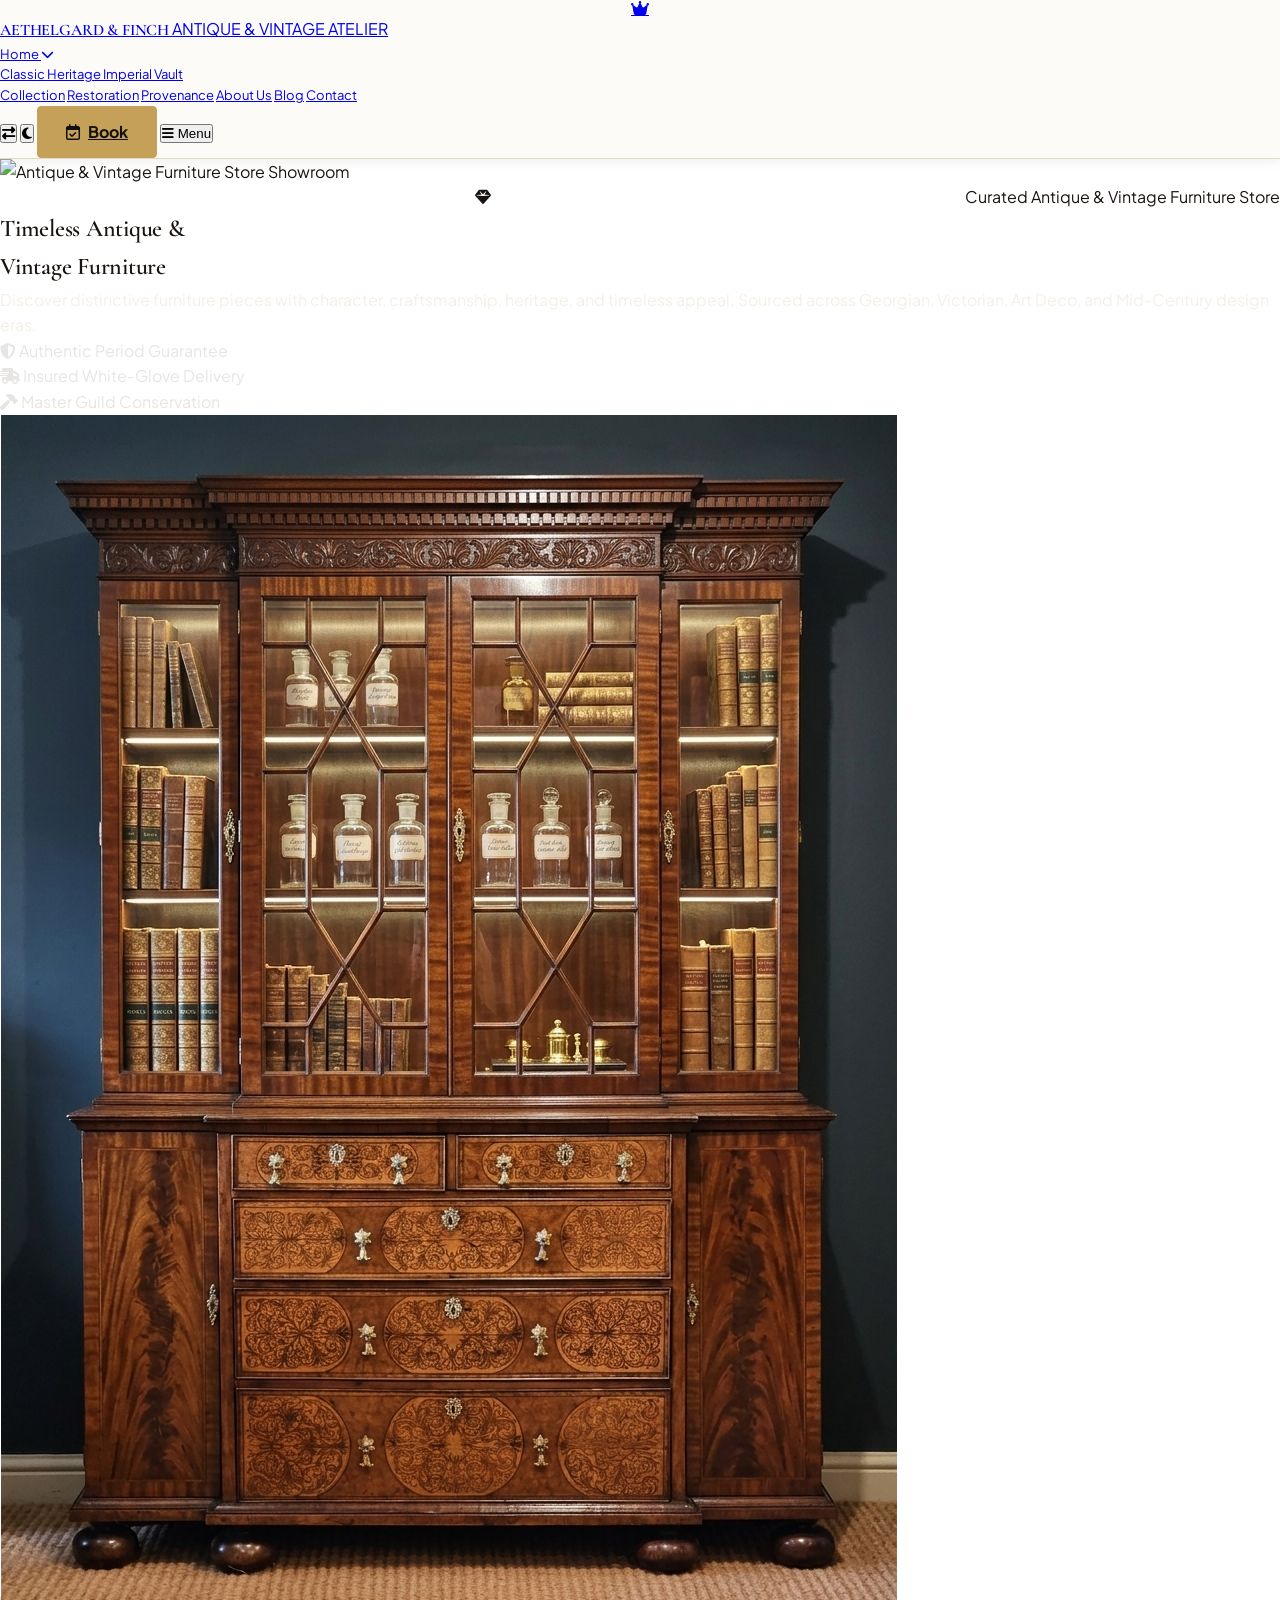
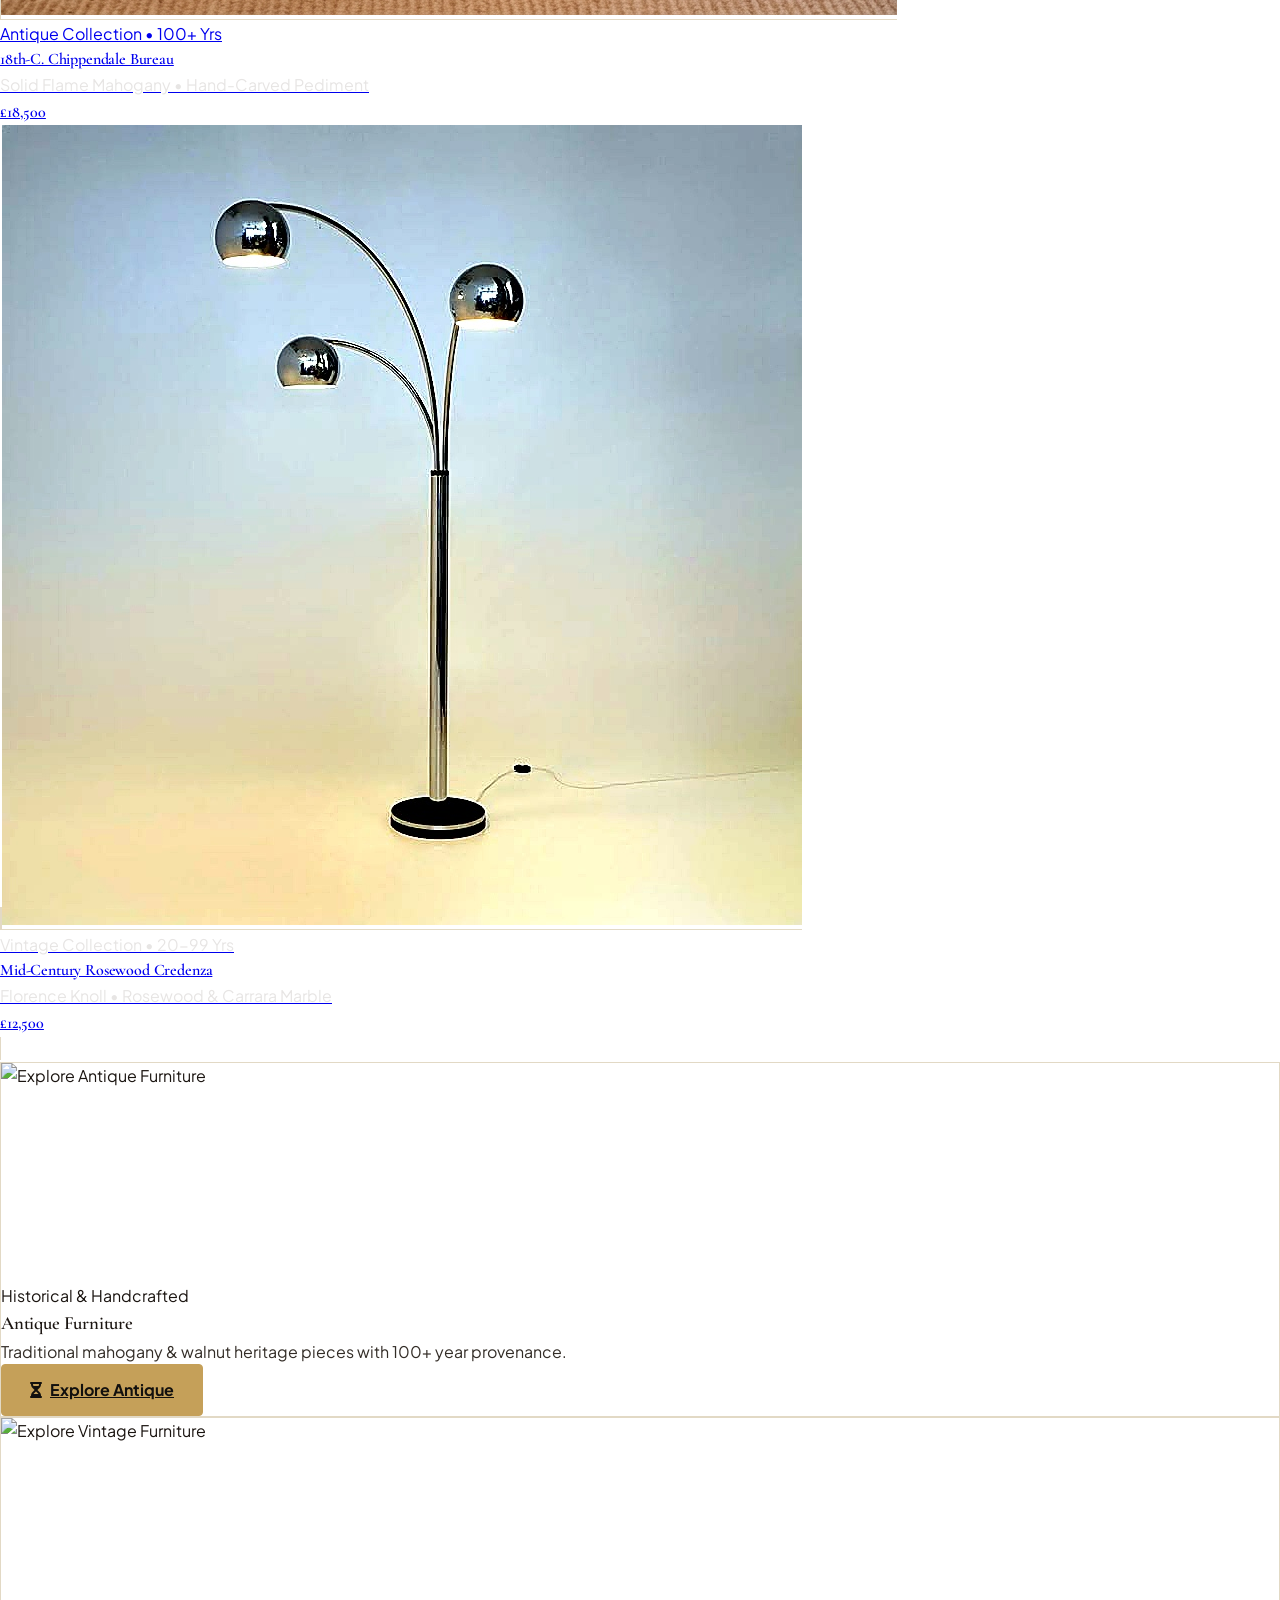
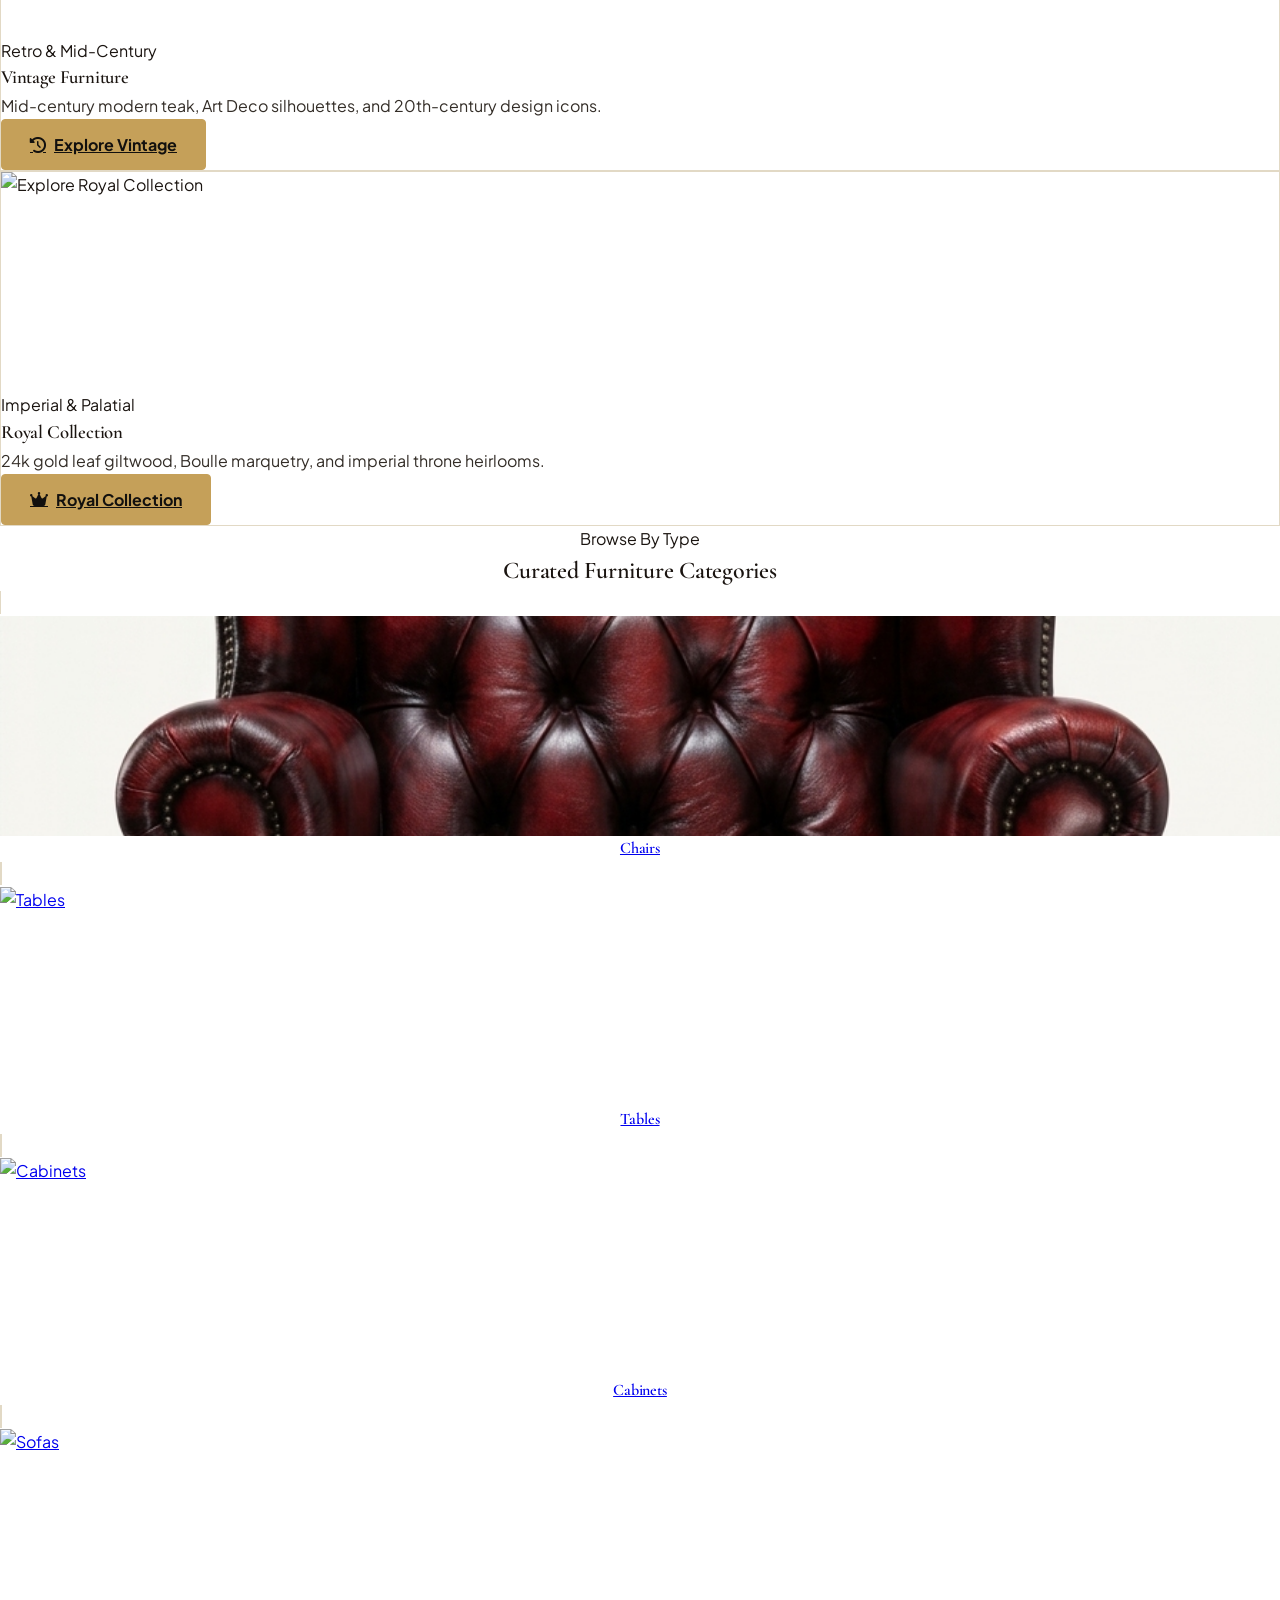
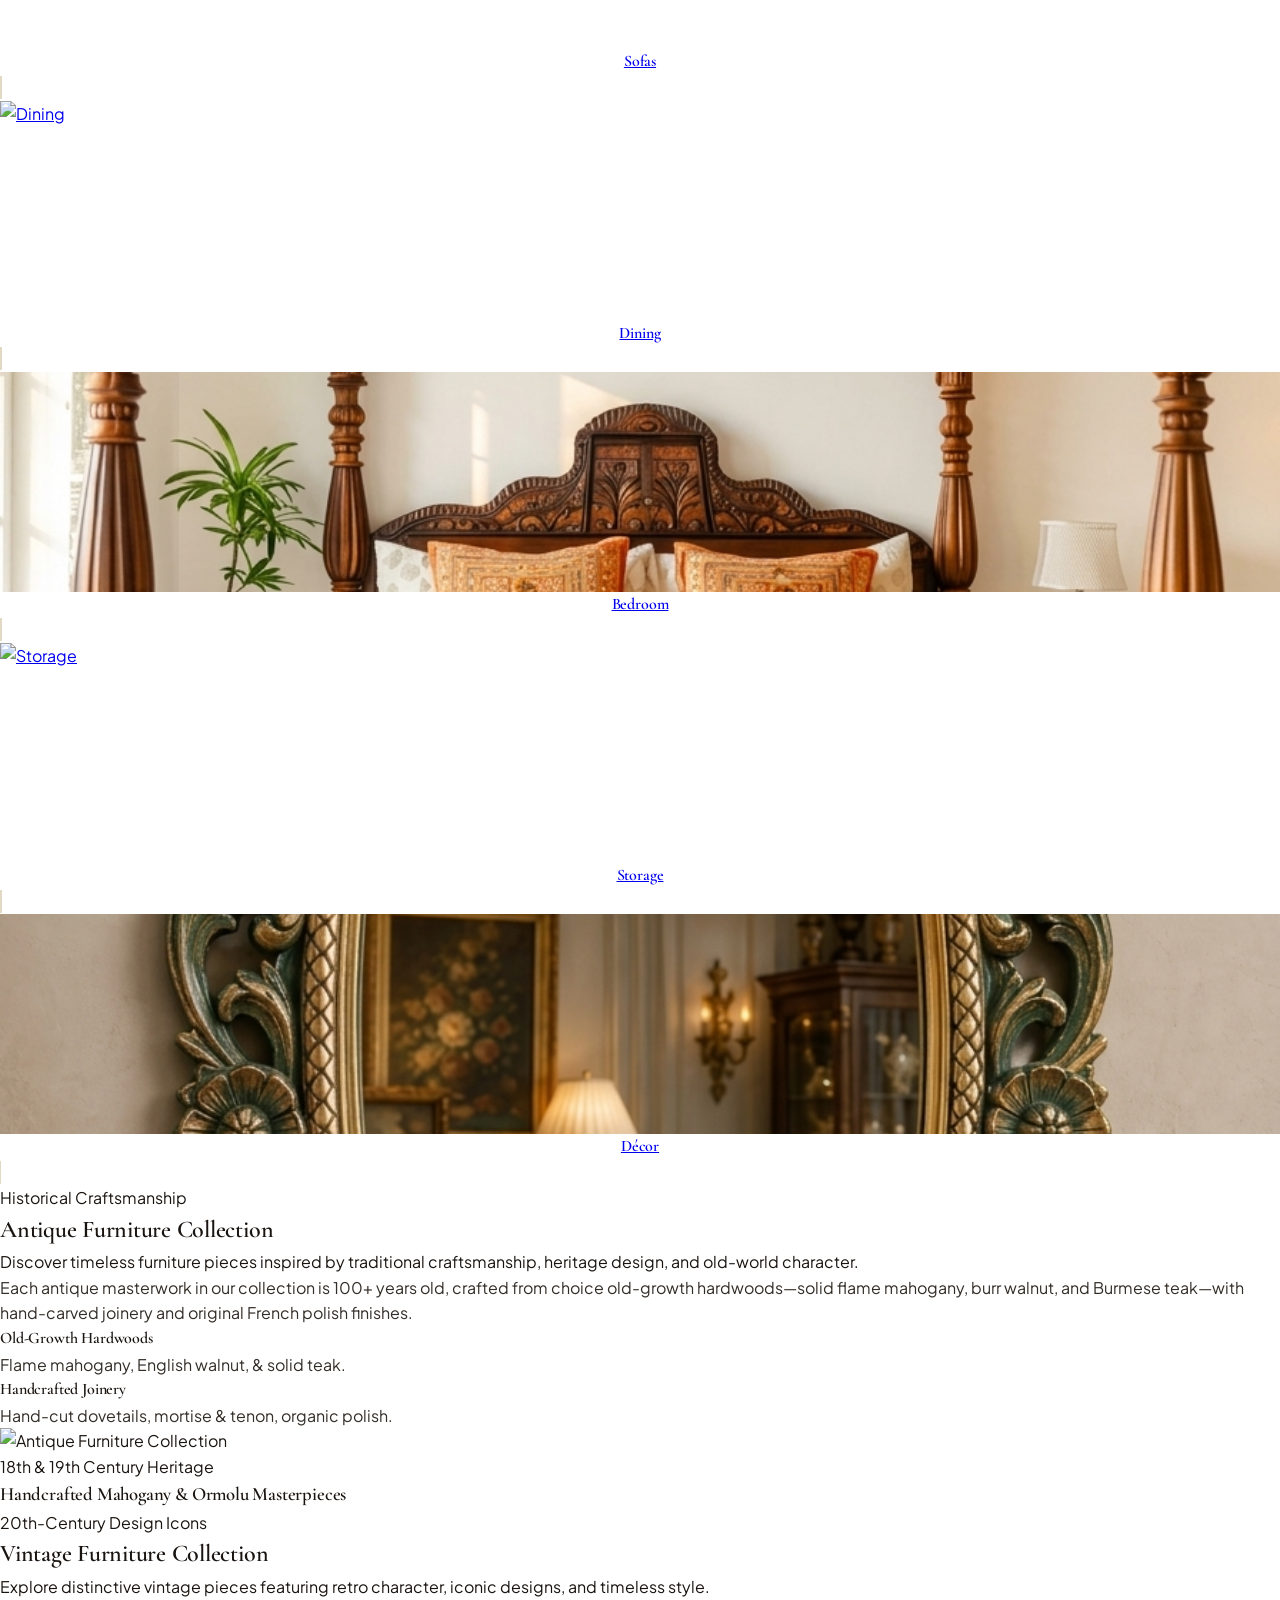
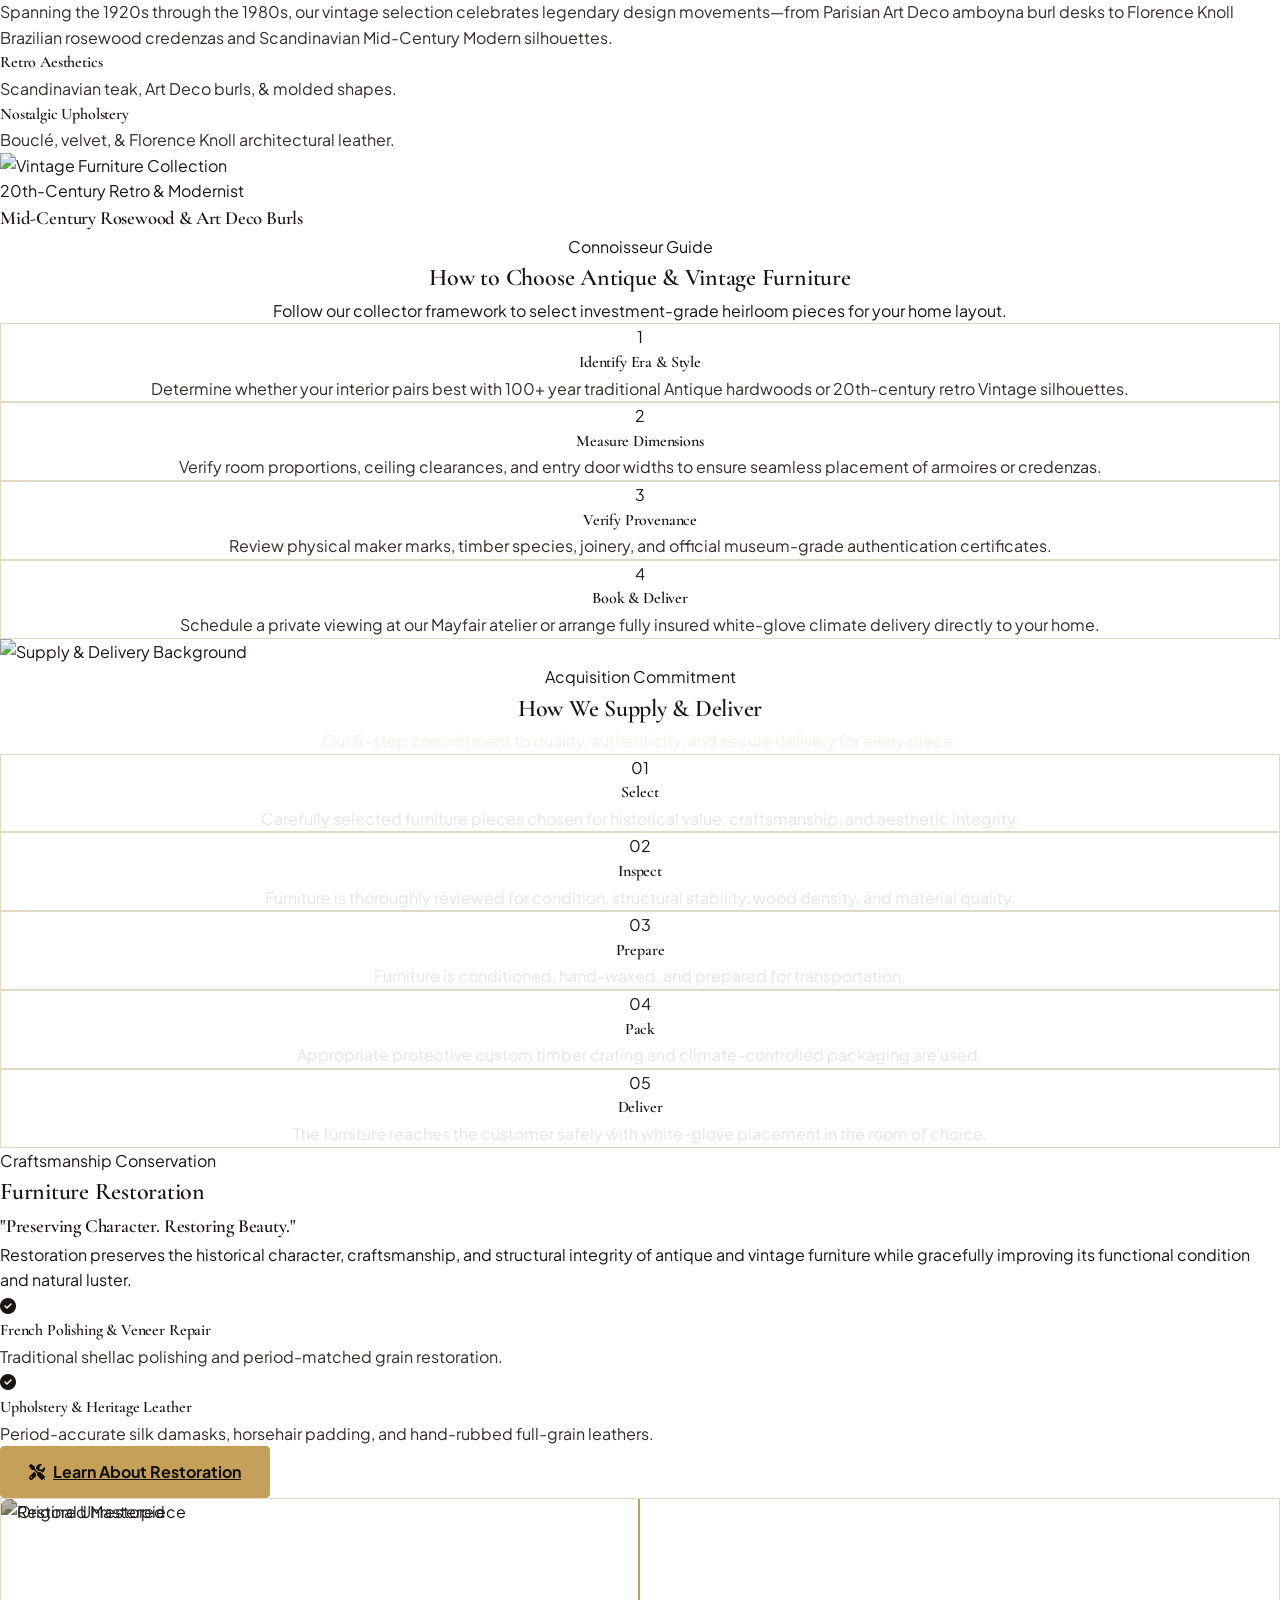
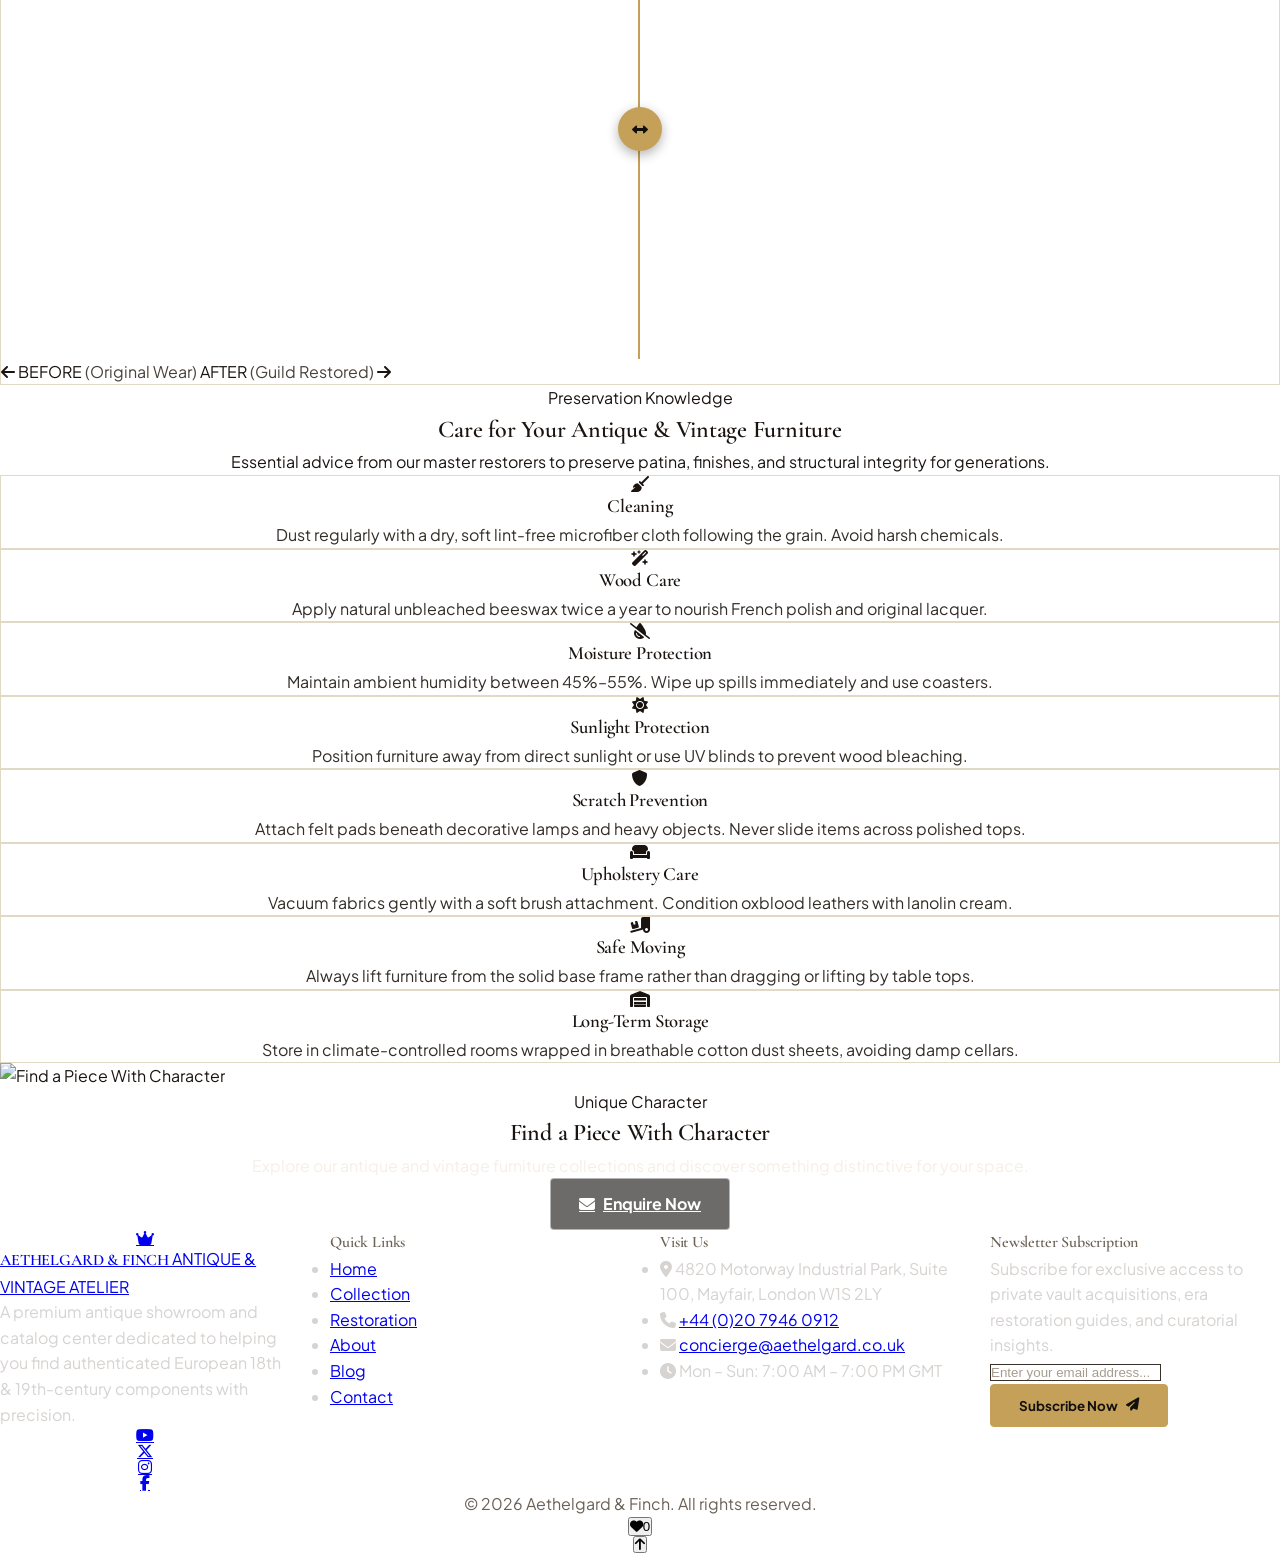
==== commit 909e943b: "changees" ====
--- a/index.html
+++ b/index.html
@@ -3,7 +3,7 @@
 <head>
   <meta charset="UTF-8">
   <meta name="viewport" content="width=device-width, initial-scale=1.0">
-  <title>Curated Antique & Vintage Furniture Showroom | Aethelgard & Finch</title>
+  <title> Curated Antique & Vintage Furniture Showroom | Aethelgard & Finch</title>
   <meta name="description" content="A curated collection of authenticated antique and vintage furniture from Georgian, Victorian, Art Deco, and Mid-Century eras. Expert restoration and provenance verification.">
   
   <!-- Tailwind CSS CDN -->
@@ -78,10 +78,10 @@
           <div class="absolute left-0 top-full pt-2 w-52 opacity-0 invisible group-hover:opacity-100 group-hover:visible transition-all duration-200 transform group-hover:translate-y-0 translate-y-2 z-50 pointer-events-none group-hover:pointer-events-auto" dir="ltr">
             <div class="bg-heritage-parchment dark:bg-stone-900 border border-stone-200 dark:border-stone-800 rounded-xl shadow-2xl p-2 space-y-1 backdrop-blur-lg text-left" dir="ltr">
               <a href="index.html" dir="ltr" class="block p-2.5 rounded-lg bg-amber-500/10 text-xs font-bold text-amber-900 dark:text-amber-400 hover:bg-amber-500/20 transition-colors text-left w-full">
-                Home 1: Heritage Manor
+                Classic Heritage
               </a>
               <a href="index-2.html" dir="ltr" class="block p-2.5 rounded-lg hover:bg-amber-500/10 text-xs font-bold text-stone-900 dark:text-stone-100 hover:text-amber-700 dark:hover:text-amber-400 transition-colors text-left w-full">
-                Home 2: Royal Collector
+                Imperial Vault
               </a>
             </div>
           </div>
@@ -164,7 +164,7 @@
       <div class="lg:col-span-5 space-y-4">
         <!-- Antique Preview -->
         <a href="product-details.html?id=prod-101" class="heritage-card bg-stone-900/90 border-2 border-amber-600/40 p-4 rounded-xl shadow-xl flex items-center gap-4 text-left group hover:border-amber-400 transition-all block">
-          <img src="https://images.unsplash.com/photo-1544457070-4cd773b4d71e?auto=format&fit=crop&w=300&q=80" alt="18th-C. Chippendale Bureau" class="w-24 h-24 rounded-lg object-cover shrink-0 group-hover:scale-105 transition-transform">
+          <img src="assets/images/chippendale-mahogany-bookcase-1.jpg" alt="18th-C. Chippendale Bureau" class="w-24 h-24 rounded-lg object-cover shrink-0 group-hover:scale-105 transition-transform">
           <div class="min-w-0 text-left">
             <span class="text-[10px] font-bold uppercase tracking-wider text-amber-400 bg-amber-950/80 border border-amber-600/40 px-2 py-0.5 rounded">Antique Collection • 100+ Yrs</span>
             <h4 class="font-serif font-bold text-base text-white mt-1 truncate group-hover:text-amber-300 transition-colors">18th-C. Chippendale Bureau</h4>
@@ -175,7 +175,7 @@
 
         <!-- Vintage Preview -->
         <a href="product-details.html?id=prod-105" class="heritage-card bg-stone-900/90 border-2 border-stone-700 p-4 rounded-xl shadow-xl flex items-center gap-4 text-left group hover:border-amber-400 transition-all block">
-          <img src="https://images.unsplash.com/photo-1583847268964-b28dc8f51f92?auto=format&fit=crop&w=300&q=80" alt="Mid-Century Modern Credenza" class="w-24 h-24 rounded-lg object-cover shrink-0 group-hover:scale-105 transition-transform">
+          <img src="assets/images/florence-knoll-rosewood-credenza-1.jpg" alt="Mid-Century Modern Credenza" class="w-24 h-24 rounded-lg object-cover shrink-0 group-hover:scale-105 transition-transform">
           <div class="min-w-0 text-left">
             <span class="text-[10px] font-bold uppercase tracking-wider text-stone-300 bg-stone-800 border border-stone-600 px-2 py-0.5 rounded">Vintage Collection • 20-99 Yrs</span>
             <h4 class="font-serif font-bold text-base text-white mt-1 truncate group-hover:text-amber-300 transition-colors">Mid-Century Rosewood Credenza</h4>
@@ -195,12 +195,16 @@
       <!-- Top 3 Main Collections: Antique, Vintage & Royal Spotlight Cards -->
       <div class="grid grid-cols-1 lg:grid-cols-3 gap-6 mb-12">
         <!-- Antique Card -->
-        <div class="relative rounded-2xl overflow-hidden aspect-[4/3] group shadow-xl border-2 border-amber-600/50 hover:border-amber-500 transition-colors">
-          <img src="https://images.unsplash.com/photo-1544457070-4cd773b4d71e?auto=format&fit=crop&w=1200&q=80" alt="Explore Antique Furniture" class="w-full h-full object-cover group-hover:scale-105 transition-transform duration-700">
-          <div class="absolute inset-0 bg-black/65 p-6 flex flex-col justify-end text-left">
-            <span class="text-xs font-bold uppercase tracking-widest text-amber-400 mb-1">Historical &amp; Handcrafted</span>
-            <h3 class="font-serif font-bold text-2xl text-white mb-2">Antique Furniture</h3>
-            <p class="text-xs text-stone-200 mb-4 leading-relaxed font-medium">Traditional mahogany &amp; walnut heritage pieces with 100+ year provenance.</p>
+        <div class="heritage-card bg-white dark:bg-stone-900 rounded-2xl overflow-hidden shadow-xl border-2 border-amber-600/50 hover:border-amber-500 transition-colors flex flex-col justify-between group">
+          <div class="relative aspect-[16/10] overflow-hidden bg-stone-100 dark:bg-stone-950">
+            <img src="https://images.unsplash.com/photo-1544457070-4cd773b4d71e?auto=format&fit=crop&w=1200&q=80" alt="Explore Antique Furniture" class="w-full h-full object-cover group-hover:scale-105 transition-transform duration-700">
+          </div>
+          <div class="p-6 flex flex-col justify-between flex-1 text-left space-y-4">
+            <div>
+              <span class="text-xs font-bold uppercase tracking-widest text-amber-800 dark:text-amber-400 block mb-1">Historical &amp; Handcrafted</span>
+              <h3 class="font-serif font-bold text-2xl text-stone-900 dark:text-white mb-2">Antique Furniture</h3>
+              <p class="text-xs text-stone-600 dark:text-stone-300 leading-relaxed font-medium">Traditional mahogany &amp; walnut heritage pieces with 100+ year provenance.</p>
+            </div>
             <div>
               <a href="products.html?category=Antique%20Furniture" class="btn-heritage-gold text-xs py-2.5 px-5 font-bold uppercase tracking-wider inline-flex items-center justify-start text-left shadow-md">
                 <i class="fa-solid fa-hourglass-half mr-2 text-amber-950"></i> Explore Antique
@@ -210,12 +214,16 @@
         </div>
 
         <!-- Vintage Card -->
-        <div class="relative rounded-2xl overflow-hidden aspect-[4/3] group shadow-xl border-2 border-amber-600/50 hover:border-amber-500 transition-colors">
-          <img src="https://images.unsplash.com/photo-1555041469-a586c61ea9bc?auto=format&fit=crop&w=1200&q=80" alt="Explore Vintage Furniture" class="w-full h-full object-cover group-hover:scale-105 transition-transform duration-700">
-          <div class="absolute inset-0 bg-black/65 p-6 flex flex-col justify-end text-left">
-            <span class="text-xs font-bold uppercase tracking-widest text-amber-400 mb-1">Retro &amp; Mid-Century</span>
-            <h3 class="font-serif font-bold text-2xl text-white mb-2">Vintage Furniture</h3>
-            <p class="text-xs text-stone-200 mb-4 leading-relaxed font-medium">Mid-century modern teak, Art Deco silhouettes, and 20th-century design icons.</p>
+        <div class="heritage-card bg-white dark:bg-stone-900 rounded-2xl overflow-hidden shadow-xl border-2 border-amber-600/50 hover:border-amber-500 transition-colors flex flex-col justify-between group">
+          <div class="relative aspect-[16/10] overflow-hidden bg-stone-100 dark:bg-stone-950">
+            <img src="https://images.unsplash.com/photo-1555041469-a586c61ea9bc?auto=format&fit=crop&w=1200&q=80" alt="Explore Vintage Furniture" class="w-full h-full object-cover group-hover:scale-105 transition-transform duration-700">
+          </div>
+          <div class="p-6 flex flex-col justify-between flex-1 text-left space-y-4">
+            <div>
+              <span class="text-xs font-bold uppercase tracking-widest text-amber-800 dark:text-amber-400 block mb-1">Retro &amp; Mid-Century</span>
+              <h3 class="font-serif font-bold text-2xl text-stone-900 dark:text-white mb-2">Vintage Furniture</h3>
+              <p class="text-xs text-stone-600 dark:text-stone-300 leading-relaxed font-medium">Mid-century modern teak, Art Deco silhouettes, and 20th-century design icons.</p>
+            </div>
             <div>
               <a href="products.html?category=Vintage%20Furniture" class="btn-heritage-gold text-xs py-2.5 px-5 font-bold uppercase tracking-wider inline-flex items-center justify-start text-left shadow-md">
                 <i class="fa-solid fa-clock-rotate-left mr-2 text-amber-950"></i> Explore Vintage
@@ -225,12 +233,16 @@
         </div>
 
         <!-- Royal Card -->
-        <div class="relative rounded-2xl overflow-hidden aspect-[4/3] group shadow-xl border-2 border-amber-600/50 hover:border-amber-500 transition-colors">
-          <img src="https://images.unsplash.com/photo-1590490360182-c33d57733427?auto=format&fit=crop&w=1200&q=80" alt="Explore Royal Collection" class="w-full h-full object-cover group-hover:scale-105 transition-transform duration-700">
-          <div class="absolute inset-0 bg-black/65 p-6 flex flex-col justify-end text-left">
-            <span class="text-xs font-bold uppercase tracking-widest text-amber-400 mb-1">Imperial &amp; Palatial</span>
-            <h3 class="font-serif font-bold text-2xl text-white mb-2">Royal Collection</h3>
-            <p class="text-xs text-stone-200 mb-4 leading-relaxed font-medium">24k gold leaf giltwood, Boulle marquetry, and imperial throne heirlooms.</p>
+        <div class="heritage-card bg-white dark:bg-stone-900 rounded-2xl overflow-hidden shadow-xl border-2 border-amber-600/50 hover:border-amber-500 transition-colors flex flex-col justify-between group">
+          <div class="relative aspect-[16/10] overflow-hidden bg-stone-100 dark:bg-stone-950">
+            <img src="https://images.unsplash.com/photo-1590490360182-c33d57733427?auto=format&fit=crop&w=1200&q=80" alt="Explore Royal Collection" class="w-full h-full object-cover group-hover:scale-105 transition-transform duration-700">
+          </div>
+          <div class="p-6 flex flex-col justify-between flex-1 text-left space-y-4">
+            <div>
+              <span class="text-xs font-bold uppercase tracking-widest text-amber-800 dark:text-amber-400 block mb-1">Imperial &amp; Palatial</span>
+              <h3 class="font-serif font-bold text-2xl text-stone-900 dark:text-white mb-2">Royal Collection</h3>
+              <p class="text-xs text-stone-600 dark:text-stone-300 leading-relaxed font-medium">24k gold leaf giltwood, Boulle marquetry, and imperial throne heirlooms.</p>
+            </div>
             <div>
               <a href="products.html?collection=royal" class="btn-heritage-gold text-xs py-2.5 px-5 font-bold uppercase tracking-wider inline-flex items-center justify-start text-left shadow-md">
                 <i class="fa-solid fa-crown mr-2 text-amber-950"></i> Royal Collection
@@ -249,59 +261,75 @@
       <!-- Horizontal Scrollable Furniture Categories -->
       <div class="flex gap-4 overflow-x-auto pb-4 scroll-smooth snap-x snap-mandatory no-scrollbar cursor-grab active:cursor-grabbing">
         
-        <a href="products.html?category=Chairs" class="group relative rounded-xl overflow-hidden aspect-[4/5] bg-stone-100 dark:bg-stone-900 shadow-sm border border-stone-200 dark:border-stone-800 block shrink-0 w-36 sm:w-44 snap-start">
-          <img src="https://images.unsplash.com/photo-1586023492125-27b2c045efd7?auto=format&fit=crop&w=600&q=80" alt="Chairs" class="w-full h-full object-cover group-hover:scale-105 transition-transform duration-500 opacity-85 group-hover:opacity-95">
-          <div class="absolute inset-0 bg-black/60 p-3 flex flex-col justify-end text-left">
-            <h4 class="font-serif font-bold text-sm text-white group-hover:text-amber-300">Chairs</h4>
-          </div>
-        </a>
-
-        <a href="products.html?category=Tables" class="group relative rounded-xl overflow-hidden aspect-[4/5] bg-stone-100 dark:bg-stone-900 shadow-sm border border-stone-200 dark:border-stone-800 block shrink-0 w-36 sm:w-44 snap-start">
-          <img src="https://images.unsplash.com/photo-1615066390971-03e4e1c36ddf?auto=format&fit=crop&w=600&q=80" alt="Tables" class="w-full h-full object-cover group-hover:scale-105 transition-transform duration-500 opacity-85 group-hover:opacity-95">
-          <div class="absolute inset-0 bg-black/60 p-3 flex flex-col justify-end text-left">
-            <h4 class="font-serif font-bold text-sm text-white group-hover:text-amber-300">Tables</h4>
-          </div>
-        </a>
-
-        <a href="products.html?category=Cabinets" class="group relative rounded-xl overflow-hidden aspect-[4/5] bg-stone-100 dark:bg-stone-900 shadow-sm border border-stone-200 dark:border-stone-800 block shrink-0 w-36 sm:w-44 snap-start">
-          <img src="https://images.unsplash.com/photo-1544457070-4cd773b4d71e?auto=format&fit=crop&w=600&q=80" alt="Cabinets" class="w-full h-full object-cover group-hover:scale-105 transition-transform duration-500 opacity-85 group-hover:opacity-95">
-          <div class="absolute inset-0 bg-black/60 p-3 flex flex-col justify-end text-left">
-            <h4 class="font-serif font-bold text-sm text-white group-hover:text-amber-300">Cabinets</h4>
-          </div>
-        </a>
-
-        <a href="products.html?category=Sofas" class="group relative rounded-xl overflow-hidden aspect-[4/5] bg-stone-100 dark:bg-stone-900 shadow-sm border border-stone-200 dark:border-stone-800 block shrink-0 w-36 sm:w-44 snap-start">
-          <img src="https://images.unsplash.com/photo-1555041469-a586c61ea9bc?auto=format&fit=crop&w=600&q=80" alt="Sofas" class="w-full h-full object-cover group-hover:scale-105 transition-transform duration-500 opacity-85 group-hover:opacity-95">
-          <div class="absolute inset-0 bg-black/60 p-3 flex flex-col justify-end text-left">
-            <h4 class="font-serif font-bold text-sm text-white group-hover:text-amber-300">Sofas</h4>
-          </div>
-        </a>
-
-        <a href="products.html?category=Dining" class="group relative rounded-xl overflow-hidden aspect-[4/5] bg-stone-100 dark:bg-stone-900 shadow-sm border border-stone-200 dark:border-stone-800 block shrink-0 w-36 sm:w-44 snap-start">
-          <img src="https://images.unsplash.com/photo-1617806118233-18e1de247200?auto=format&fit=crop&w=600&q=80" alt="Dining" class="w-full h-full object-cover group-hover:scale-105 transition-transform duration-500 opacity-85 group-hover:opacity-95">
-          <div class="absolute inset-0 bg-black/60 p-3 flex flex-col justify-end text-left">
-            <h4 class="font-serif font-bold text-sm text-white group-hover:text-amber-300">Dining</h4>
-          </div>
-        </a>
-
-        <a href="products.html?category=Bedroom" class="group relative rounded-xl overflow-hidden aspect-[4/5] bg-stone-100 dark:bg-stone-900 shadow-sm border border-stone-200 dark:border-stone-800 block shrink-0 w-36 sm:w-44 snap-start">
-          <img src="https://images.unsplash.com/photo-1505693416388-ac5ce068fe85?auto=format&fit=crop&w=600&q=80" alt="Bedroom" class="w-full h-full object-cover group-hover:scale-105 transition-transform duration-500 opacity-85 group-hover:opacity-95">
-          <div class="absolute inset-0 bg-black/60 p-3 flex flex-col justify-end text-left">
-            <h4 class="font-serif font-bold text-sm text-white group-hover:text-amber-300">Bedroom</h4>
-          </div>
-        </a>
-
-        <a href="products.html?category=Storage" class="group relative rounded-xl overflow-hidden aspect-[4/5] bg-stone-100 dark:bg-stone-900 shadow-sm border border-stone-200 dark:border-stone-800 block shrink-0 w-36 sm:w-44 snap-start">
-          <img src="https://images.unsplash.com/photo-1513694203232-719a280e022f?auto=format&fit=crop&w=600&q=80" alt="Storage" class="w-full h-full object-cover group-hover:scale-105 transition-transform duration-500 opacity-85 group-hover:opacity-95">
-          <div class="absolute inset-0 bg-black/60 p-3 flex flex-col justify-end text-left">
-            <h4 class="font-serif font-bold text-sm text-white group-hover:text-amber-300">Storage</h4>
-          </div>
-        </a>
-
-        <a href="products.html?category=Decor" class="group relative rounded-xl overflow-hidden aspect-[4/5] bg-stone-100 dark:bg-stone-900 shadow-sm border border-stone-200 dark:border-stone-800 block shrink-0 w-36 sm:w-44 snap-start">
-          <img src="https://images.unsplash.com/photo-1513519245088-0e12902e5a38?auto=format&fit=crop&w=600&q=80" alt="Décor" class="w-full h-full object-cover group-hover:scale-105 transition-transform duration-500 opacity-85 group-hover:opacity-95">
-          <div class="absolute inset-0 bg-black/60 p-3 flex flex-col justify-end text-left">
-            <h4 class="font-serif font-bold text-sm text-white group-hover:text-amber-300">Décor</h4>
+        <a href="products.html?category=Chairs" class="group heritage-card rounded-xl overflow-hidden bg-white dark:bg-stone-900 shadow-sm border border-stone-200 dark:border-stone-800 block shrink-0 w-36 sm:w-44 snap-start hover:border-amber-600 transition-colors">
+          <div class="aspect-square overflow-hidden bg-stone-100 dark:bg-stone-950">
+            <img src="assets/images/chesterfield-oxblood-armchair-1.jpg" alt="Chairs" class="w-full h-full object-cover group-hover:scale-105 transition-transform duration-500">
+          </div>
+          <div class="p-3 text-center bg-stone-50 dark:bg-stone-900 border-t border-stone-200 dark:border-stone-800">
+            <h4 class="font-serif font-bold text-sm text-stone-900 dark:text-stone-100 group-hover:text-amber-600 dark:group-hover:text-amber-400 transition-colors">Chairs</h4>
+          </div>
+        </a>
+
+        <a href="products.html?category=Tables" class="group heritage-card rounded-xl overflow-hidden bg-white dark:bg-stone-900 shadow-sm border border-stone-200 dark:border-stone-800 block shrink-0 w-36 sm:w-44 snap-start hover:border-amber-600 transition-colors">
+          <div class="aspect-square overflow-hidden bg-stone-100 dark:bg-stone-950">
+            <img src="https://images.unsplash.com/photo-1615066390971-03e4e1c36ddf?auto=format&fit=crop&w=600&q=80" alt="Tables" class="w-full h-full object-cover group-hover:scale-105 transition-transform duration-500">
+          </div>
+          <div class="p-3 text-center bg-stone-50 dark:bg-stone-900 border-t border-stone-200 dark:border-stone-800">
+            <h4 class="font-serif font-bold text-sm text-stone-900 dark:text-stone-100 group-hover:text-amber-600 dark:group-hover:text-amber-400 transition-colors">Tables</h4>
+          </div>
+        </a>
+
+        <a href="products.html?category=Cabinets" class="group heritage-card rounded-xl overflow-hidden bg-white dark:bg-stone-900 shadow-sm border border-stone-200 dark:border-stone-800 block shrink-0 w-36 sm:w-44 snap-start hover:border-amber-600 transition-colors">
+          <div class="aspect-square overflow-hidden bg-stone-100 dark:bg-stone-950">
+            <img src="https://images.unsplash.com/photo-1544457070-4cd773b4d71e?auto=format&fit=crop&w=600&q=80" alt="Cabinets" class="w-full h-full object-cover group-hover:scale-105 transition-transform duration-500">
+          </div>
+          <div class="p-3 text-center bg-stone-50 dark:bg-stone-900 border-t border-stone-200 dark:border-stone-800">
+            <h4 class="font-serif font-bold text-sm text-stone-900 dark:text-stone-100 group-hover:text-amber-600 dark:group-hover:text-amber-400 transition-colors">Cabinets</h4>
+          </div>
+        </a>
+
+        <a href="products.html?category=Sofas" class="group heritage-card rounded-xl overflow-hidden bg-white dark:bg-stone-900 shadow-sm border border-stone-200 dark:border-stone-800 block shrink-0 w-36 sm:w-44 snap-start hover:border-amber-600 transition-colors">
+          <div class="aspect-square overflow-hidden bg-stone-100 dark:bg-stone-950">
+            <img src="https://images.unsplash.com/photo-1555041469-a586c61ea9bc?auto=format&fit=crop&w=600&q=80" alt="Sofas" class="w-full h-full object-cover group-hover:scale-105 transition-transform duration-500">
+          </div>
+          <div class="p-3 text-center bg-stone-50 dark:bg-stone-900 border-t border-stone-200 dark:border-stone-800">
+            <h4 class="font-serif font-bold text-sm text-stone-900 dark:text-stone-100 group-hover:text-amber-600 dark:group-hover:text-amber-400 transition-colors">Sofas</h4>
+          </div>
+        </a>
+
+        <a href="products.html?category=Dining" class="group heritage-card rounded-xl overflow-hidden bg-white dark:bg-stone-900 shadow-sm border border-stone-200 dark:border-stone-800 block shrink-0 w-36 sm:w-44 snap-start hover:border-amber-600 transition-colors">
+          <div class="aspect-square overflow-hidden bg-stone-100 dark:bg-stone-950">
+            <img src="https://images.unsplash.com/photo-1617806118233-18e1de247200?auto=format&fit=crop&w=600&q=80" alt="Dining" class="w-full h-full object-cover group-hover:scale-105 transition-transform duration-500">
+          </div>
+          <div class="p-3 text-center bg-stone-50 dark:bg-stone-900 border-t border-stone-200 dark:border-stone-800">
+            <h4 class="font-serif font-bold text-sm text-stone-900 dark:text-stone-100 group-hover:text-amber-600 dark:group-hover:text-amber-400 transition-colors">Dining</h4>
+          </div>
+        </a>
+
+        <a href="products.html?category=Bedroom" class="group heritage-card rounded-xl overflow-hidden bg-white dark:bg-stone-900 shadow-sm border border-stone-200 dark:border-stone-800 block shrink-0 w-36 sm:w-44 snap-start hover:border-amber-600 transition-colors">
+          <div class="aspect-square overflow-hidden bg-stone-100 dark:bg-stone-950">
+            <img src="assets/images/teak-four-poster-bed-1.jpg" alt="Teak Four Poster Bed" class="w-full h-full object-cover group-hover:scale-105 transition-transform duration-500">
+          </div>
+          <div class="p-3 text-center bg-stone-50 dark:bg-stone-900 border-t border-stone-200 dark:border-stone-800">
+            <h4 class="font-serif font-bold text-sm text-stone-900 dark:text-stone-100 group-hover:text-amber-600 dark:group-hover:text-amber-400 transition-colors">Bedroom</h4>
+          </div>
+        </a>
+
+        <a href="products.html?category=Storage" class="group heritage-card rounded-xl overflow-hidden bg-white dark:bg-stone-900 shadow-sm border border-stone-200 dark:border-stone-800 block shrink-0 w-36 sm:w-44 snap-start hover:border-amber-600 transition-colors">
+          <div class="aspect-square overflow-hidden bg-stone-100 dark:bg-stone-950">
+            <img src="https://images.unsplash.com/photo-1513694203232-719a280e022f?auto=format&fit=crop&w=600&q=80" alt="Storage" class="w-full h-full object-cover group-hover:scale-105 transition-transform duration-500">
+          </div>
+          <div class="p-3 text-center bg-stone-50 dark:bg-stone-900 border-t border-stone-200 dark:border-stone-800">
+            <h4 class="font-serif font-bold text-sm text-stone-900 dark:text-stone-100 group-hover:text-amber-600 dark:group-hover:text-amber-400 transition-colors">Storage</h4>
+          </div>
+        </a>
+
+        <a href="products.html?category=Decor" class="group heritage-card rounded-xl overflow-hidden bg-white dark:bg-stone-900 shadow-sm border border-stone-200 dark:border-stone-800 block shrink-0 w-36 sm:w-44 snap-start hover:border-amber-600 transition-colors">
+          <div class="aspect-square overflow-hidden bg-stone-100 dark:bg-stone-950">
+            <img src="assets/images/regency-giltwood-mirror-1.jpg" alt="Regency Giltwood Convex Mirror" class="w-full h-full object-cover group-hover:scale-105 transition-transform duration-500">
+          </div>
+          <div class="p-3 text-center bg-stone-50 dark:bg-stone-900 border-t border-stone-200 dark:border-stone-800">
+            <h4 class="font-serif font-bold text-sm text-stone-900 dark:text-stone-100 group-hover:text-amber-600 dark:group-hover:text-amber-400 transition-colors">Décor</h4>
           </div>
         </a>
 
@@ -339,11 +367,13 @@
         </div>
 
         <div class="lg:col-span-6">
-          <div class="relative rounded-2xl overflow-hidden shadow-xl border-2 border-amber-600/40 group">
-            <img src="https://images.unsplash.com/photo-1544457070-4cd773b4d71e?auto=format&fit=crop&w=1200&q=80" alt="Antique Furniture Collection" class="w-full aspect-[4/3] object-cover group-hover:scale-105 transition-transform duration-700">
-            <div class="absolute inset-0 bg-black/65 p-6 flex flex-col justify-end text-left" dir="ltr">
-              <span class="text-amber-400 text-xs uppercase font-bold tracking-widest mb-1">18th &amp; 19th Century Heritage</span>
-              <h3 class="text-white font-serif font-bold text-xl">Handcrafted Mahogany &amp; Ormolu Masterpieces</h3>
+          <div class="rounded-2xl overflow-hidden shadow-xl border-2 border-amber-600/40 bg-white dark:bg-stone-950 group">
+            <div class="aspect-[4/3] overflow-hidden bg-stone-100 dark:bg-stone-900">
+              <img src="https://images.unsplash.com/photo-1544457070-4cd773b4d71e?auto=format&fit=crop&w=1200&q=80" alt="Antique Furniture Collection" class="w-full h-full object-cover group-hover:scale-105 transition-transform duration-700">
+            </div>
+            <div class="p-5 text-left bg-stone-50 dark:bg-stone-950 border-t border-stone-200 dark:border-amber-900/30" dir="ltr">
+              <span class="text-amber-800 dark:text-amber-400 text-xs uppercase font-bold tracking-widest block mb-1">18th &amp; 19th Century Heritage</span>
+              <h3 class="text-stone-900 dark:text-white font-serif font-bold text-xl">Handcrafted Mahogany &amp; Ormolu Masterpieces</h3>
             </div>
           </div>
         </div>
@@ -379,11 +409,13 @@
         </div>
 
         <div class="lg:col-span-6 lg:order-1">
-          <div class="relative rounded-2xl overflow-hidden shadow-xl border-2 border-stone-300 dark:border-stone-700 group">
-            <img src="https://images.unsplash.com/photo-1583847268964-b28dc8f51f92?auto=format&fit=crop&w=1200&q=80" alt="Vintage Furniture Collection" class="w-full aspect-[4/3] object-cover group-hover:scale-105 transition-transform duration-700">
-            <div class="absolute inset-0 bg-black/65 p-6 flex flex-col justify-end text-left" dir="ltr">
-              <span class="text-amber-400 text-xs uppercase font-bold tracking-widest mb-1">20th-Century Retro &amp; Modernist</span>
-              <h3 class="text-white font-serif font-bold text-xl">Mid-Century Rosewood &amp; Art Deco Burls</h3>
+          <div class="rounded-2xl overflow-hidden shadow-xl border-2 border-stone-300 dark:border-stone-700 bg-white dark:bg-stone-900 group">
+            <div class="aspect-[4/3] overflow-hidden bg-stone-100 dark:bg-stone-950">
+              <img src="https://images.unsplash.com/photo-1583847268964-b28dc8f51f92?auto=format&fit=crop&w=1200&q=80" alt="Vintage Furniture Collection" class="w-full h-full object-cover group-hover:scale-105 transition-transform duration-700">
+            </div>
+            <div class="p-5 text-left bg-stone-50 dark:bg-stone-900 border-t border-stone-200 dark:border-stone-800" dir="ltr">
+              <span class="text-amber-800 dark:text-amber-400 text-xs uppercase font-bold tracking-widest block mb-1">20th-Century Retro &amp; Modernist</span>
+              <h3 class="text-stone-900 dark:text-white font-serif font-bold text-xl">Mid-Century Rosewood &amp; Art Deco Burls</h3>
             </div>
           </div>
         </div>
@@ -782,74 +814,84 @@
     </div>
   </div>
 
-  <!-- Mobile Navigation Drawer -->
+            <!-- Mobile Navigation Drawer -->
   <div id="mobile-menu-drawer" class="modal-overlay">
-    <div class="fixed inset-y-0 left-0 max-w-xs w-full bg-heritage-parchment dark:bg-stone-900 border-r border-stone-300 dark:border-stone-800 shadow-2xl flex flex-col justify-between z-50 overflow-hidden">
+    <div class="fixed inset-y-0 ltr:left-0 ltr:right-auto rtl:right-0 rtl:left-auto max-w-[340px] w-full bg-[#FAF8F5] dark:bg-stone-900 border-r rtl:border-r-0 rtl:border-l border-stone-300/80 dark:border-stone-800 shadow-2xl flex flex-col justify-between z-50 overflow-hidden">
       <!-- Header -->
-      <div class="p-4 sm:p-5 border-b border-stone-200 dark:border-stone-800 flex justify-between items-center bg-stone-100/80 dark:bg-stone-950">
-        <div class="brand-logo-container flex items-center gap-2.5" dir="ltr">
-          <div class="w-8 h-8 rounded-full bg-amber-700/10 border border-amber-600/30 flex items-center justify-center">
-            <i class="fa-solid fa-crown text-amber-700 dark:text-amber-500 text-sm"></i>
-          </div>
-          <div class="text-left">
-            <span class="font-serif font-bold text-base block leading-none text-stone-900 dark:text-stone-100">AETHELGARD & FINCH</span>
-            <span class="text-[9px] tracking-[0.2em] text-amber-800 dark:text-amber-500 uppercase font-semibold block mt-0.5">ANTIQUE & VINTAGE ATELIER</span>
-          </div>
-        </div>
-        <button id="close-mobile-menu" class="w-10 h-10 rounded-full flex items-center justify-center text-stone-500 hover:text-stone-900 dark:hover:text-stone-100 hover:bg-stone-200 dark:hover:bg-stone-800 transition-colors text-lg" aria-label="Close Menu">
+      <div class="p-4 sm:p-5 border-b border-stone-200/90 dark:border-stone-800 flex justify-between items-center bg-[#F5F2EC] dark:bg-stone-950 gap-3" dir="ltr">
+        <div class="brand-logo-container flex items-center gap-3 shrink-0" dir="ltr">
+          <div class="w-9 h-9 rounded-full bg-amber-700/10 border border-amber-600/30 flex items-center justify-center shrink-0">
+            <i class="fa-solid fa-crown text-amber-800 dark:text-amber-500 text-sm"></i>
+          </div>
+          <div class="text-left shrink-0">
+            <span class="font-serif font-bold text-base block leading-none text-stone-900 dark:text-stone-100 tracking-wide whitespace-nowrap">AETHELGARD & FINCH</span>
+            <span class="text-[9px] tracking-[0.18em] text-amber-800 dark:text-amber-500 uppercase font-semibold block mt-1 whitespace-nowrap">ANTIQUE & VINTAGE ATELIER</span>
+          </div>
+        </div>
+        <button id="close-mobile-menu" class="w-9 h-9 rounded-full flex items-center justify-center text-stone-500 hover:text-stone-900 dark:hover:text-stone-100 hover:bg-stone-200 dark:hover:bg-stone-800 transition-colors text-base shrink-0" aria-label="Close Menu">
           <i class="fa-solid fa-xmark"></i>
         </button>
       </div>
-      <!-- Links -->
-      <nav class="flex-1 overflow-y-auto p-5 space-y-1 font-serif text-base text-stone-800 dark:text-stone-200">
+
+      <!-- Links & Navigation Body -->
+      <nav class="flex-1 overflow-y-auto p-5 space-y-4 font-serif text-stone-900 dark:text-stone-100">
         
-        <!-- Home Submenu -->
-        <div class="rounded-lg bg-amber-700/10 dark:bg-amber-900/20 p-2 space-y-1">
-          <div class="flex items-center justify-between px-2 py-1 text-xs uppercase tracking-widest font-bold text-amber-800 dark:text-amber-400">
-            <span><i class="fa-solid fa-house mr-1.5"></i> Home Showrooms</span>
-          </div>
-          <a href="index.html" class="flex items-center justify-start gap-2 py-2 px-2.5 rounded bg-amber-700/20 text-amber-800 dark:text-amber-300 font-bold text-sm font-sans transition-colors">
-            <i class="fa-solid fa-angle-right text-xs text-amber-600"></i>
-            <span>Home 1: Heritage Manor</span>
+        <!-- Home Submenu Container -->
+        <div class="rounded-xl bg-[#EFE9DF] dark:bg-stone-800/60 p-2.5 space-y-1.5 border border-stone-300/60 dark:border-stone-700/50">
+          <a href="index.html" class="flex items-center gap-2.5 py-2 px-3 rounded-lg hover:bg-stone-300/40 text-stone-800 dark:text-stone-200 text-sm font-sans transition-colors bg-[#E2D6C3] dark:bg-amber-900/30 text-stone-900 dark:text-amber-300 font-bold">
+            <i class="fa-solid fa-chevron-right text-xs opacity-50"></i>
+            <span>Classic Heritage</span>
           </a>
-          <a href="index-2.html" class="flex items-center justify-start gap-2 py-2 px-2.5 rounded hover:bg-amber-700/15 text-stone-800 dark:text-stone-200 text-sm font-sans transition-colors">
-            <i class="fa-solid fa-angle-right text-xs opacity-50"></i>
-            <span>Home 2: Royal Collector</span>
+          <a href="index-2.html" class="flex items-center gap-2.5 py-2 px-3 rounded-lg hover:bg-stone-300/40 text-stone-800 dark:text-stone-200 text-sm font-sans transition-colors ">
+            <i class="fa-solid fa-chevron-right text-xs opacity-50"></i>
+            <span>Imperial Vault</span>
           </a>
         </div>
 
-        <a href="products.html" class="block py-2.5 px-3 rounded-lg hover:bg-amber-700/10 dark:hover:bg-amber-500/10 text-stone-800 dark:text-stone-200 transition-colors">Collection</a>
-        <a href="restoration.html" class="block py-2.5 px-3 rounded-lg hover:bg-amber-700/10 dark:hover:bg-amber-500/10 text-stone-800 dark:text-stone-200 transition-colors">Restoration</a>
-        <a href="provenance.html" class="block py-2.5 px-3 rounded-lg hover:bg-amber-700/10 dark:hover:bg-amber-500/10 text-stone-800 dark:text-stone-200 transition-colors">Provenance</a>
-        <a href="about.html" class="block py-2.5 px-3 rounded-lg hover:bg-amber-700/10 dark:hover:bg-amber-500/10 text-stone-800 dark:text-stone-200 transition-colors">About</a>
-        <a href="blog.html" class="block py-2.5 px-3 rounded-lg hover:bg-amber-700/10 dark:hover:bg-amber-500/10 text-stone-800 dark:text-stone-200 transition-colors">Blog</a>
-        <a href="contact.html" class="block py-2.5 px-3 rounded-lg hover:bg-amber-700/10 dark:hover:bg-amber-500/10 text-stone-800 dark:text-stone-200 transition-colors">Contact</a>
-
-        <!-- Mobile Nav Mode Controls (RTL & Dark/Light) -->
-        <div class="flex items-center justify-between py-2 px-3 rounded-lg bg-stone-200/50 dark:bg-stone-800/40 border border-stone-200/60 dark:border-stone-800/60 my-1">
-          <span class="text-xs font-semibold text-stone-600 dark:text-stone-400">Mode & Layout</span>
-          <div class="flex items-center gap-2">
-            <button class="rtl-toggle-btn w-7 h-7 rounded-full bg-stone-200 dark:bg-stone-700 text-stone-700 dark:text-stone-300 hover:text-amber-700 dark:hover:text-amber-400 flex items-center justify-center cursor-pointer shadow-sm" title="Toggle RTL / LTR Layout" aria-label="Toggle RTL / LTR Layout">
-              <i class="fa-solid fa-right-left text-[11px]"></i>
+        <!-- Main Navigation Links -->
+        <div class="space-y-3.5 pt-1 text-left font-serif text-lg font-bold">
+          <a href="products.html" class="block text-stone-900 dark:text-stone-100 hover:text-amber-800 dark:hover:text-amber-400 transition-colors">Collection</a>
+          <a href="restoration.html" class="block text-stone-900 dark:text-stone-100 hover:text-amber-800 dark:hover:text-amber-400 transition-colors">Restoration</a>
+          <a href="provenance.html" class="block text-stone-900 dark:text-stone-100 hover:text-amber-800 dark:hover:text-amber-400 transition-colors">Provenance</a>
+          <a href="about.html" class="block text-stone-900 dark:text-stone-100 hover:text-amber-800 dark:hover:text-amber-400 transition-colors">About</a>
+          <a href="blog.html" class="block text-stone-900 dark:text-stone-100 hover:text-amber-800 dark:hover:text-amber-400 transition-colors">Blog</a>
+          <a href="contact.html" class="block text-stone-900 dark:text-stone-100 hover:text-amber-800 dark:hover:text-amber-400 transition-colors">Contact</a>
+        </div>
+
+        <!-- Atelier Controls Box -->
+        <div class="rounded-xl p-4 bg-[#EFE9DF]/80 dark:bg-stone-800/60 border border-stone-300/60 dark:border-stone-700/50 space-y-3 mt-4">
+          <div class="text-xs font-bold uppercase tracking-wider text-amber-900 dark:text-amber-400 font-sans text-left">ATELIER CONTROLS</div>
+          <div class="grid grid-cols-2 gap-3">
+            <button class="theme-toggle-btn flex items-center justify-center gap-2 py-2.5 px-3 rounded-lg bg-white dark:bg-stone-900 border border-stone-300/80 dark:border-stone-700 text-stone-900 dark:text-stone-100 text-xs font-bold font-sans hover:border-amber-600 transition-all shadow-sm cursor-pointer" title="Toggle Light / Dark Mode" aria-label="Toggle Light / Dark Mode">
+              <i class="fa-solid fa-moon text-amber-500 text-sm"></i>
+              <span>Theme</span>
             </button>
-            <button class="theme-toggle-btn w-7 h-7 rounded-full bg-stone-200 dark:bg-stone-700 text-stone-700 dark:text-stone-300 hover:text-amber-700 dark:hover:text-amber-400 flex items-center justify-center cursor-pointer shadow-sm" title="Toggle Light / Dark Mode" aria-label="Toggle Light / Dark Mode">
-              <i class="fa-solid fa-moon text-amber-400 text-[11px]"></i>
+            <button class="rtl-toggle-btn flex items-center justify-center gap-2 py-2.5 px-3 rounded-lg bg-white dark:bg-stone-900 border border-stone-300/80 dark:border-stone-700 text-stone-900 dark:text-stone-100 text-xs font-bold font-sans hover:border-amber-600 transition-all shadow-sm cursor-pointer" title="Toggle RTL / LTR Layout" aria-label="Toggle RTL / LTR Layout">
+              <i class="fa-solid fa-right-left text-amber-600 text-sm"></i>
+              <span>RTL Layout</span>
             </button>
           </div>
         </div>
+
       </nav>
 
       <!-- Footer CTA -->
-      <div class="p-5 border-t border-stone-200 dark:border-stone-800 bg-stone-100/50 dark:bg-stone-950 space-y-3">
-        <a href="contact.html#appointment" class="w-full btn-heritage-gold text-center text-xs uppercase font-bold tracking-wider py-3 block">
-          <i class="fa-regular fa-calendar-check mr-2"></i> Book Private Viewing
-        </a>
-        <div class="flex items-center justify-between text-xs text-stone-500 pt-1">
-          <span><i class="fa-solid fa-phone text-amber-600 mr-1"></i> +44 (0)20 7946 0912</span>
-          <span>Mayfair, UK</span>
-        </div>
-      </div>
-    </div>
+      <div class="p-5 border-t border-stone-200/90 dark:border-stone-800 bg-[#F5F2EC]/60 dark:bg-stone-950 space-y-3">
+        <a href="contact.html#appointment" class="w-full btn-heritage-gold text-center text-xs uppercase font-bold tracking-wider py-3.5 px-4 flex items-center justify-center gap-2.5 whitespace-nowrap shadow-md rounded-lg">
+          <i class="fa-regular fa-calendar-check text-sm"></i>
+          <span>BOOK PRIVATE VIEWING</span>
+        </a>
+        <div class="footer-info-row flex items-center justify-between gap-2 text-[11px] font-medium text-stone-600 dark:text-stone-400 pt-1">
+          <span class="whitespace-nowrap flex items-center gap-1.5"><i class="fa-solid fa-phone text-amber-700 dark:text-amber-500"></i> +44 (0)20 7946 0912</span>
+          <span class="whitespace-nowrap flex items-center gap-1.5"><i class="fa-solid fa-location-dot text-amber-700 dark:text-amber-500"></i> Mayfair, UK</span>
+        </div>
+      </div>
+    </div>
+  </div>
+  </div>
+  </div>
+  </div>
+  </div>
   </div>
 
   <!-- Global Quick View Modal -->
--- a/assets/css/styles.css
+++ b/assets/css/styles.css
@@ -631,27 +631,53 @@
   transform: scale(1);
 }
 
-/* Off-Canvas Drawers Transitions */
+/* Drawer Modal Overlays Fix - Prevent flex centering from distorting off-canvas drawers */
+#mobile-menu-drawer.modal-overlay,
+#wishlist-drawer.modal-overlay,
+#mobile-filter-drawer.modal-overlay {
+  display: block !important;
+}
+
+/* Off-Canvas Drawers Transitions & RTL Fixes */
 #mobile-menu-drawer > div {
+  position: fixed !important;
+  top: 0 !important;
+  bottom: 0 !important;
+  left: 0 !important;
+  right: auto !important;
+  width: 100% !important;
+  max-width: 340px !important;
+  height: 100% !important;
+  height: 100vh !important;
   transform: translateX(-100%);
   transition: transform 0.3s cubic-bezier(0.16, 1, 0.3, 1);
+  box-shadow: 0 25px 50px -12px rgba(0, 0, 0, 0.4);
+  display: flex !important;
+  flex-direction: column !important;
+  justify-content: space-between !important;
+  z-index: 99999 !important;
 }
 
 [dir="rtl"] #mobile-menu-drawer > div {
+  left: auto !important;
+  right: 0 !important;
+  border-right-width: 0 !important;
+  border-left-width: 1px !important;
   transform: translateX(100%);
 }
 
-#mobile-menu-drawer.active > div {
-  transform: translateX(0);
-}
-
-/* Mobile Menu Submenu Gap Reduction Fix */
+#mobile-menu-drawer.active > div,
+[dir="rtl"] #mobile-menu-drawer.active > div {
+  transform: translateX(0) !important;
+}
+
+/* Mobile Menu Submenu & Icon Fixes for RTL and LTR */
 #mobile-menu-drawer div.rounded-lg a,
 #mobile-menu-drawer div.rounded-lg a.flex,
 [dir="rtl"] #mobile-menu-drawer div.rounded-lg a,
 [dir="rtl"] #mobile-menu-drawer div.rounded-lg a.flex {
   justify-content: flex-start !important;
-  gap: 0.4rem !important;
+  gap: 0.5rem !important;
 }
 
 #mobile-menu-drawer div.rounded-lg a i,
@@ -662,6 +688,44 @@
   margin-left: 0 !important;
   order: -1 !important;
   flex-shrink: 0 !important;
+}
+
+[dir="rtl"] #mobile-menu-drawer .brand-logo-container {
+  direction: ltr !important;
+}
+
+#mobile-menu-drawer nav {
+  display: block !important;
+  opacity: 1 !important;
+  visibility: visible !important;
+}
+
+/* Explicit RTL Right Alignment for Mobile Menu Drawer */
+[dir="rtl"] #mobile-menu-drawer,
+[dir="rtl"] #mobile-menu-drawer nav,
+[dir="rtl"] #mobile-menu-drawer nav div,
+[dir="rtl"] #mobile-menu-drawer nav a,
+[dir="rtl"] #mobile-menu-drawer .space-y-3.5,
+[dir="rtl"] #mobile-menu-drawer .space-y-3.5 a,
+[dir="rtl"] #mobile-menu-drawer .font-sans {
+  text-align: right !important;
+}
+
+[dir="rtl"] #mobile-menu-drawer .fa-chevron-right {
+  transform: rotate(180deg) !important;
+}
+
+#mobile-menu-drawer a.btn-heritage-gold {
+  white-space: nowrap !important;
+  display: flex !important;
+  align-items: center !important;
+  justify-content: center !important;
+  gap: 0.6rem !important;
+  line-height: 1.2 !important;
+}
+
+#mobile-menu-drawer .footer-info-row span {
+  white-space: nowrap !important;
 }
 
 /* Mobile & Tablet Refine & Filter Button Alignment Fix */
@@ -800,7 +864,7 @@
   z-index: 99;
 }
 
-/* Global Left Alignment in both LTR & RTL Layouts */
+/* Global Left Alignment in LTR Layout */
 body,
 main,
 section,
@@ -818,7 +882,11 @@
 li,
 ul,
 ol,
-label,
+label {
+  text-align: left;
+}
+
+/* Global Right Alignment in RTL Layout */
 [dir="rtl"],
 [dir="rtl"] body,
 [dir="rtl"] main,
@@ -838,7 +906,7 @@
 [dir="rtl"] ul,
 [dir="rtl"] ol,
 [dir="rtl"] label {
-  text-align: left !important;
+  text-align: right;
   unicode-bidi: plaintext;
 }
 
@@ -1810,12 +1878,40 @@
   }
 }
 
+
 /* 8. Dedicated Mobile Navigation Bar Offset (Removed) */
 @media (max-width: 1023px) {
   body {
     padding-bottom: 0 !important;
   }
 }
+
+/* 9. Responsive Navbar Rule: On screens 1024px and below, hide Theme, RTL Icon, and Book a View from the top navbar; show ONLY the Menu button */
+@media (max-width: 1024px) {
+  header > div > div > .rtl-toggle-btn,
+  header > div > div > .theme-toggle-btn,
+  header > div > div > a[href*="appointment"],
+  .header-sticky > div > div > .rtl-toggle-btn,
+  .header-sticky > div > div > .theme-toggle-btn,
+  .header-sticky > div > div > a[href*="appointment"] {
+    display: none !important;
+  }
+  .header-sticky #mobile-menu-btn,
+  header #mobile-menu-btn {
+    display: flex !important;
+  }
+}
+
+/* Ensure mobile menu drawer controls are ALWAYS visible inside the off-canvas menu */
+#mobile-menu-drawer .theme-toggle-btn,
+#mobile-menu-drawer .rtl-toggle-btn {
+  display: flex !important;
+}
+
+#mobile-menu-drawer a[href*="appointment"] {
+  display: flex !important;
+}
+
 /* Utility to hide scrollbar for scrollable containers */
 .no-scrollbar::-webkit-scrollbar {
   display: none;
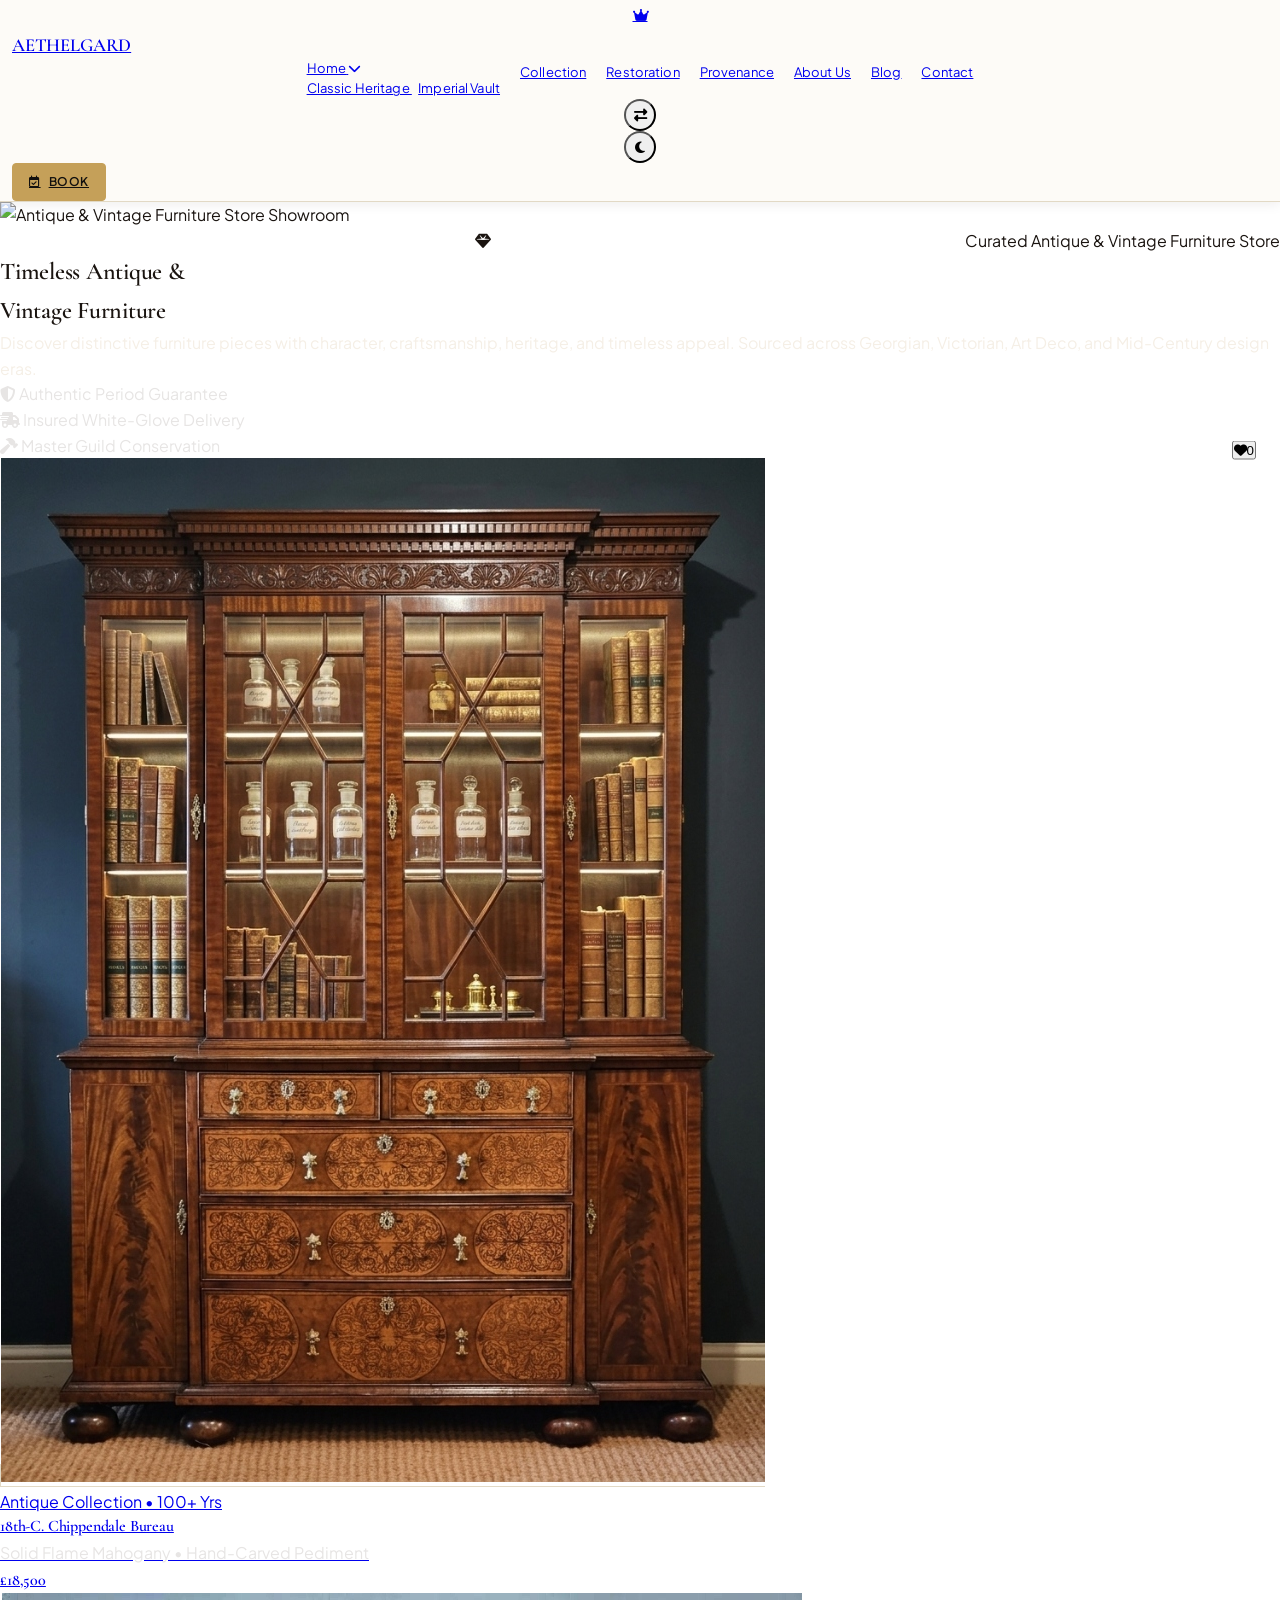
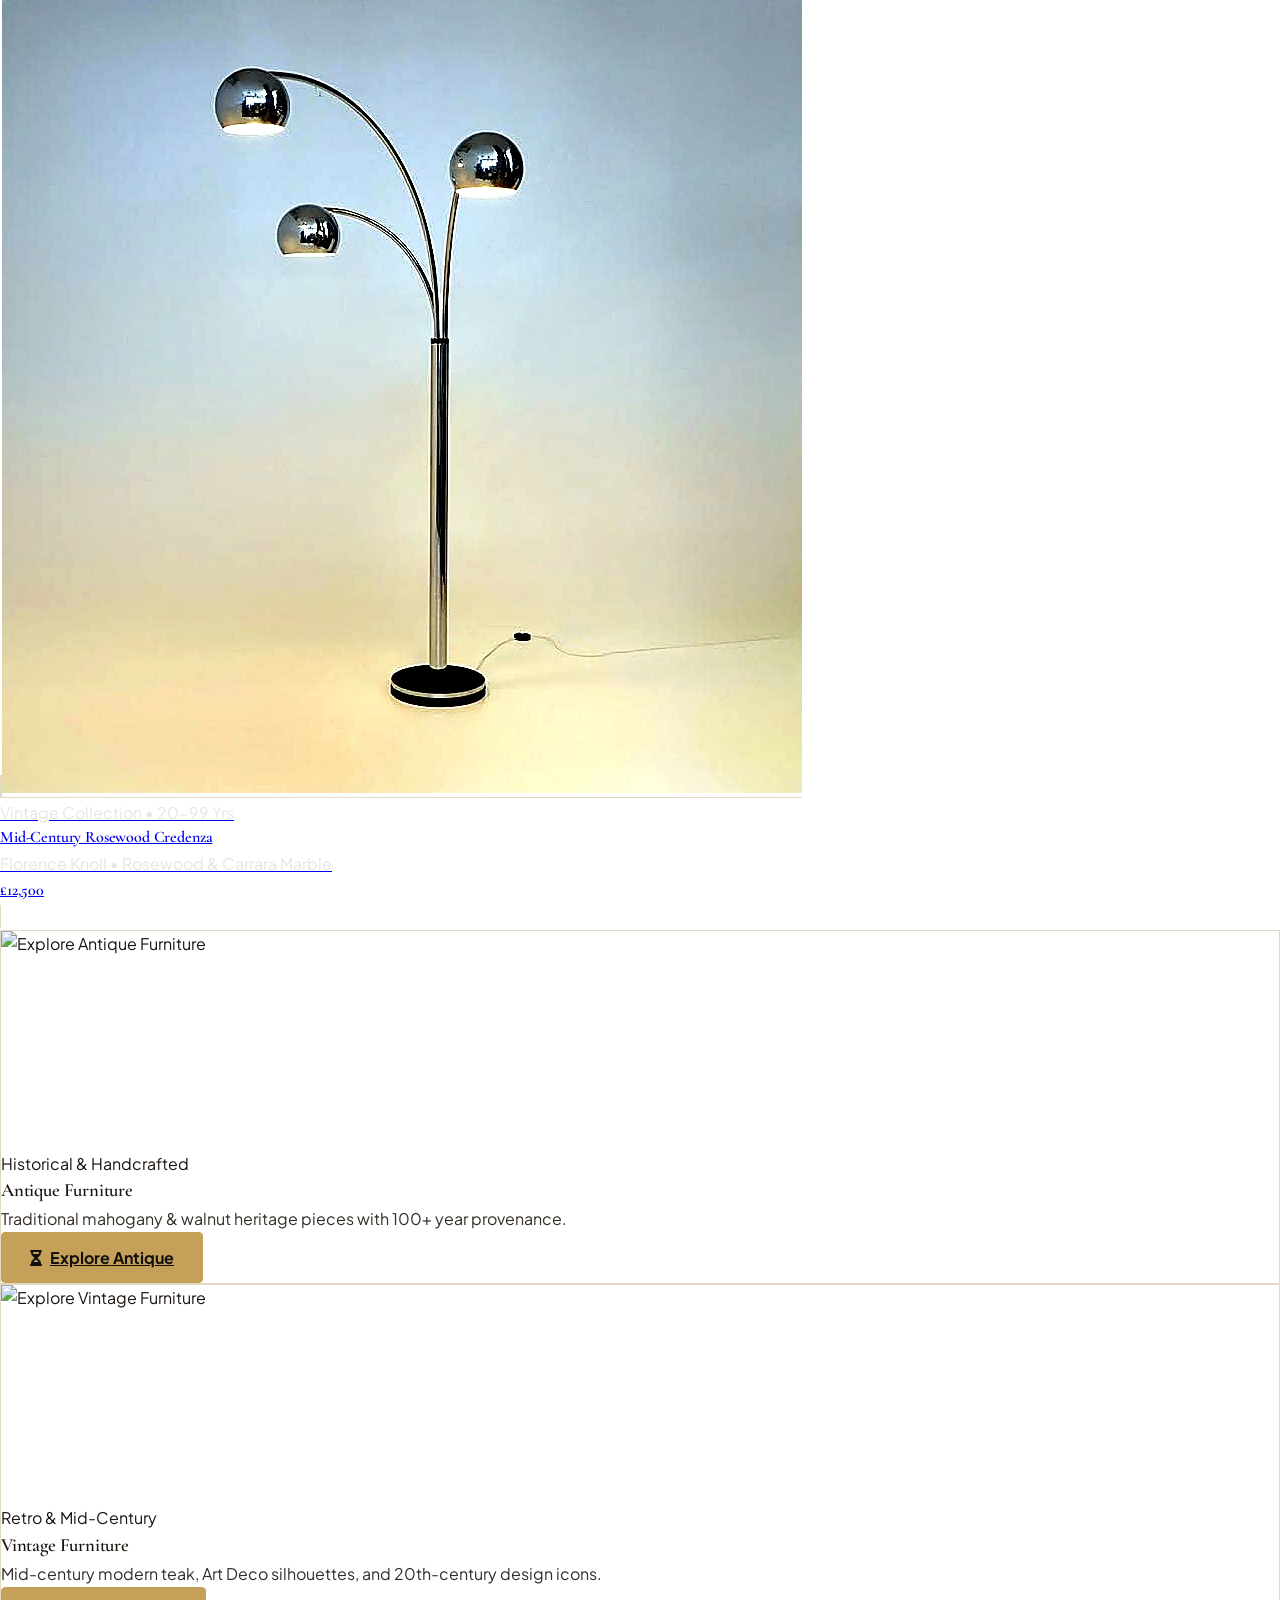
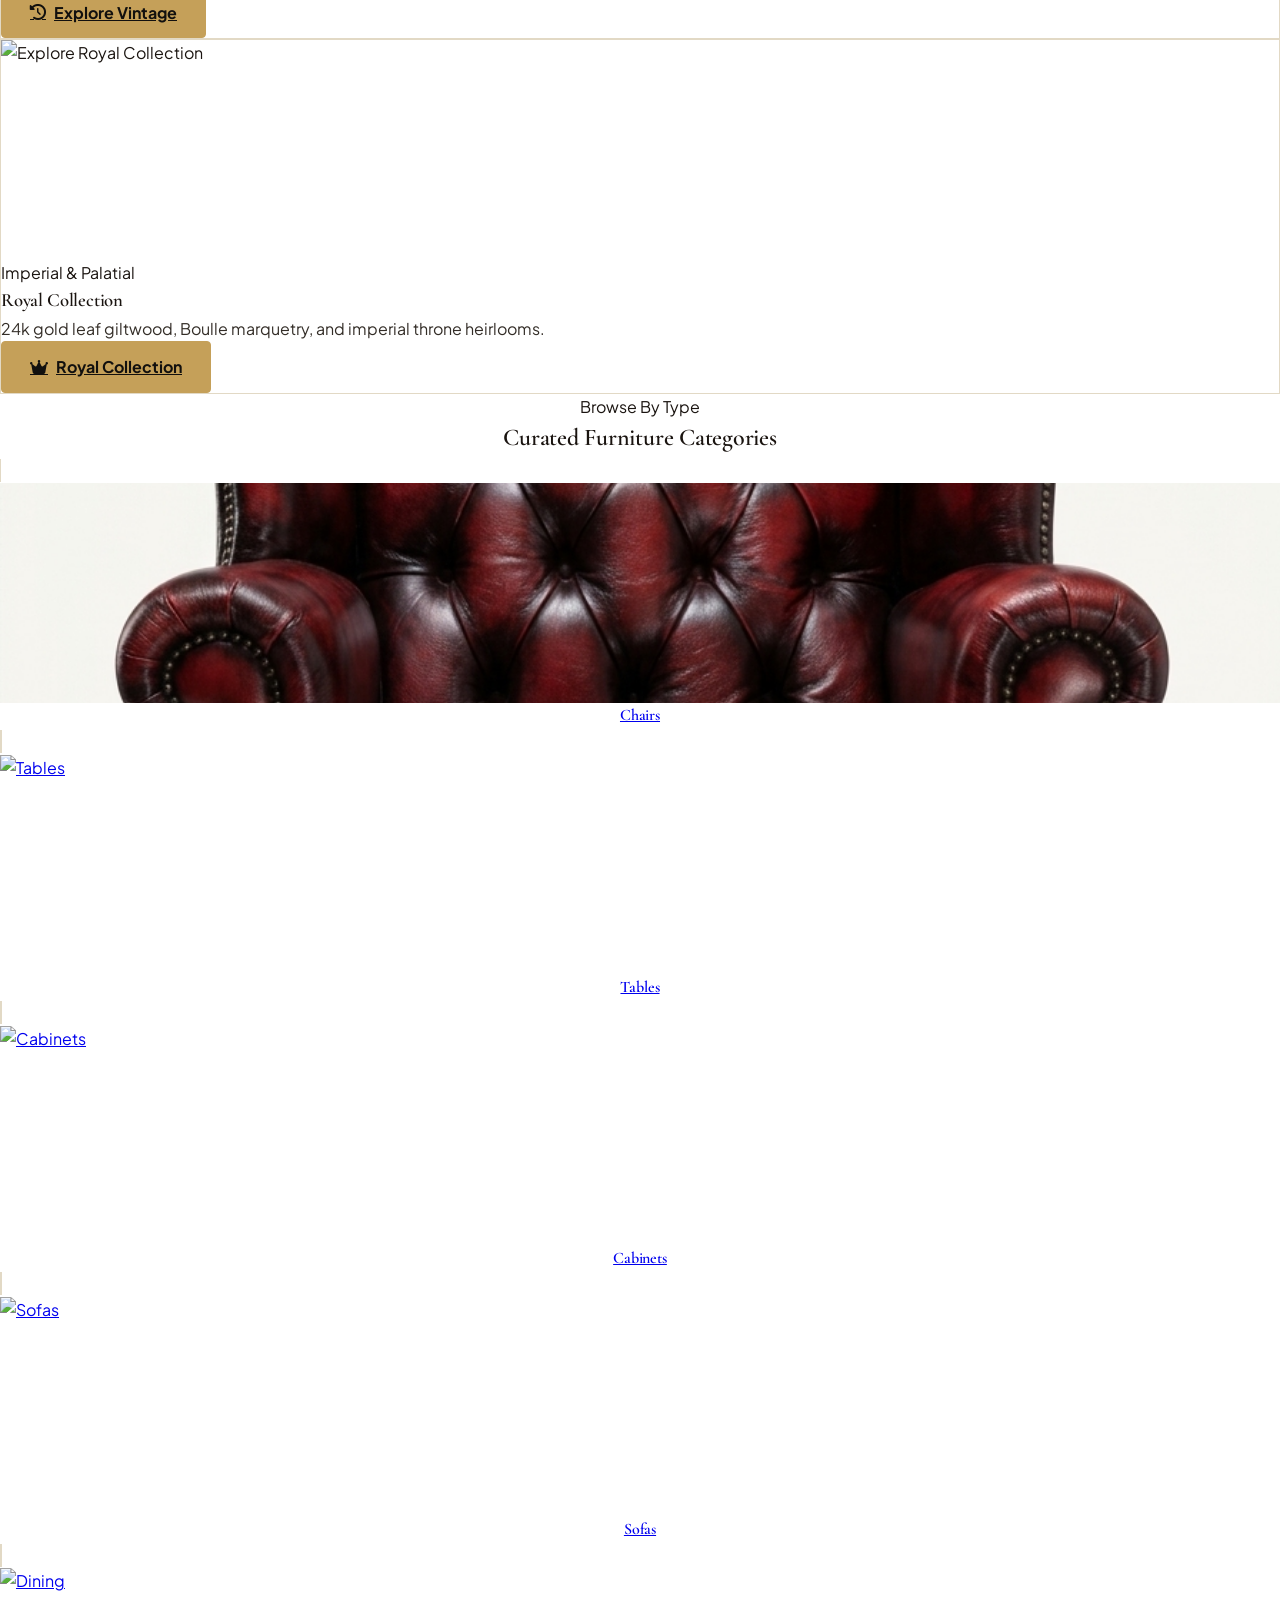
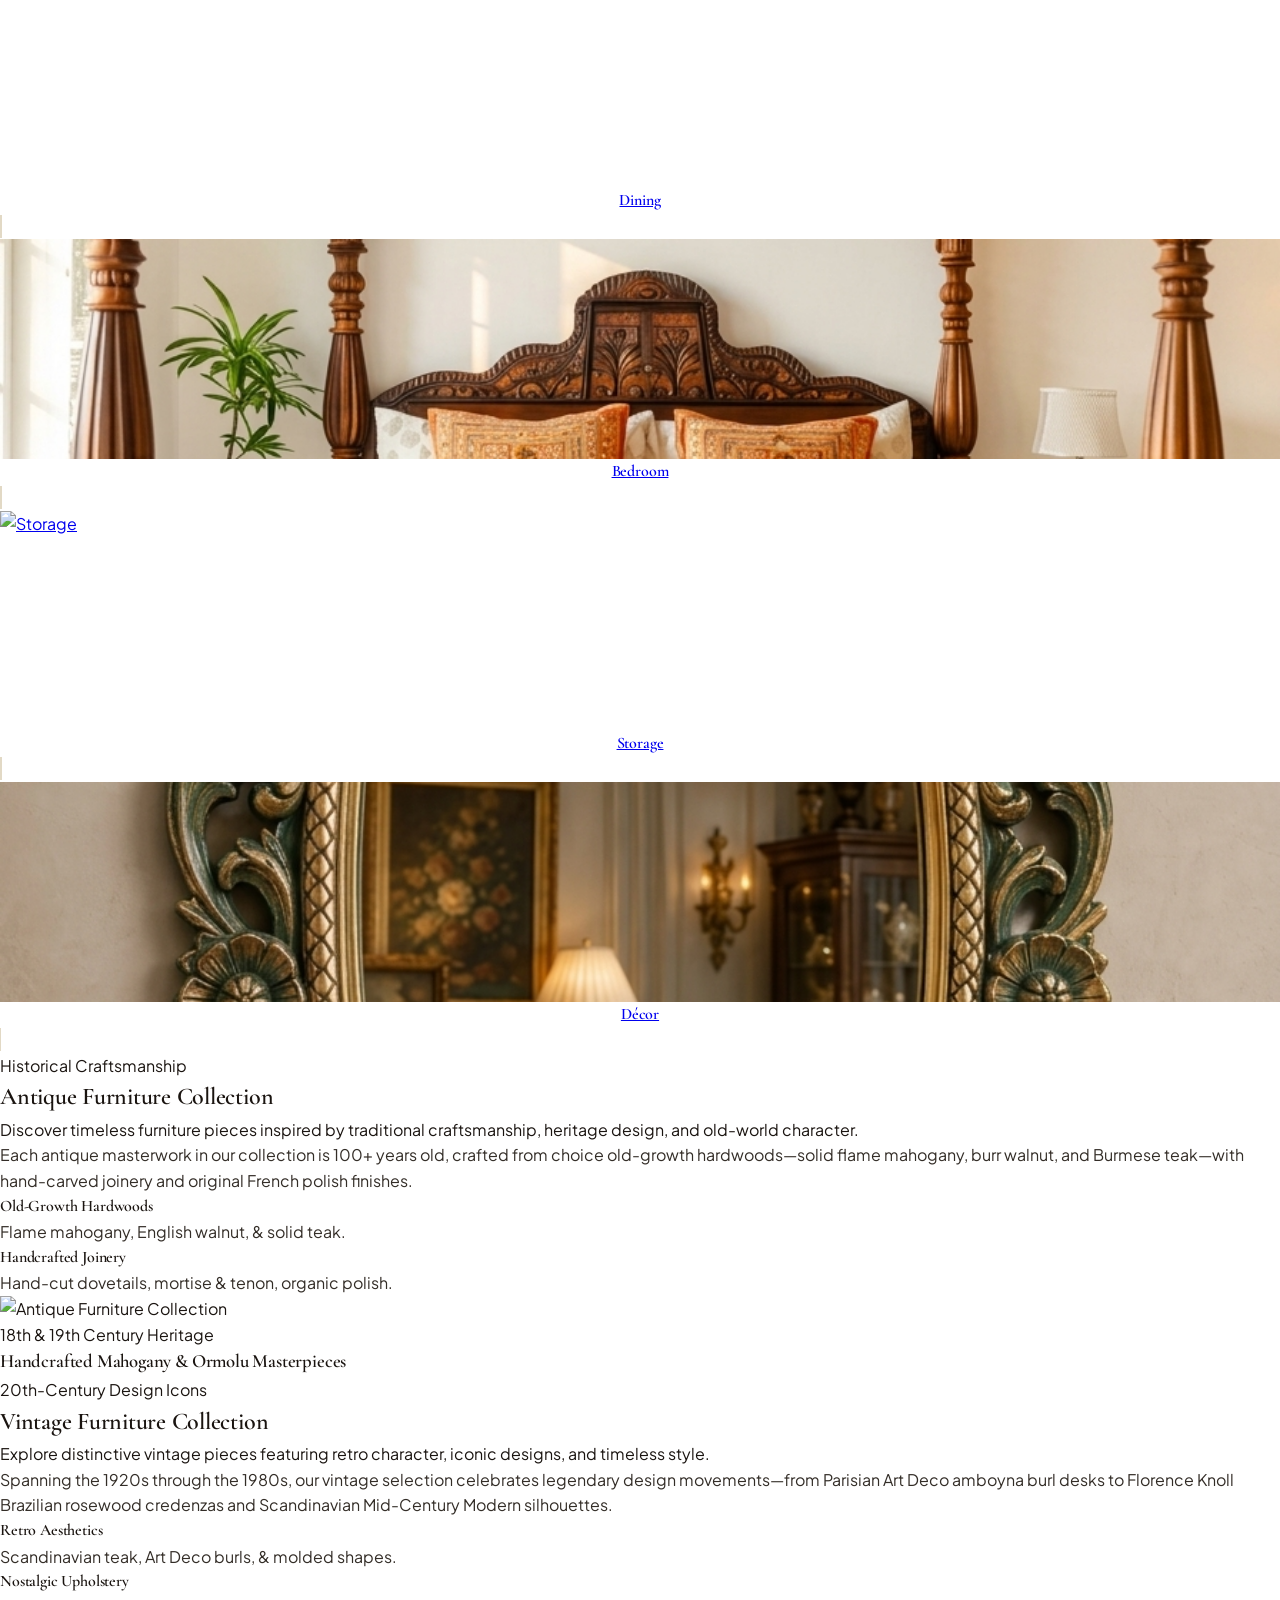
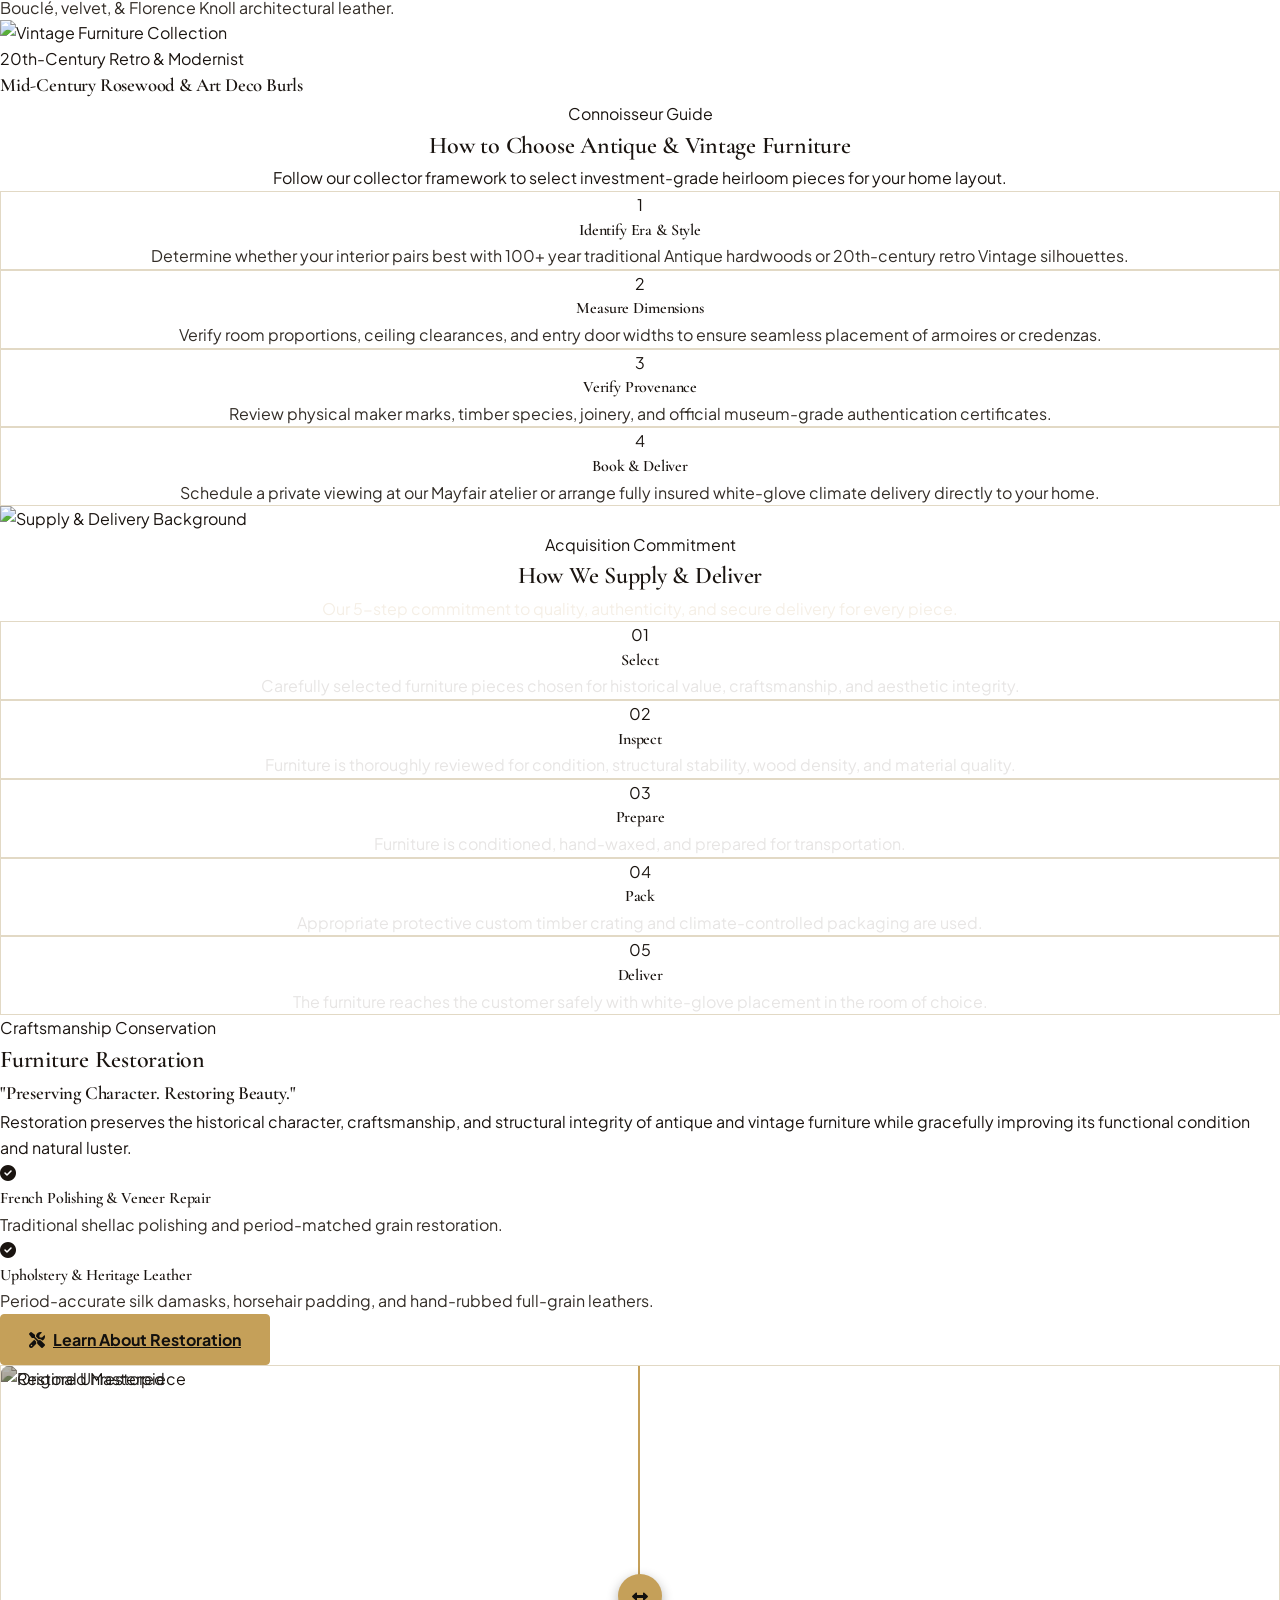
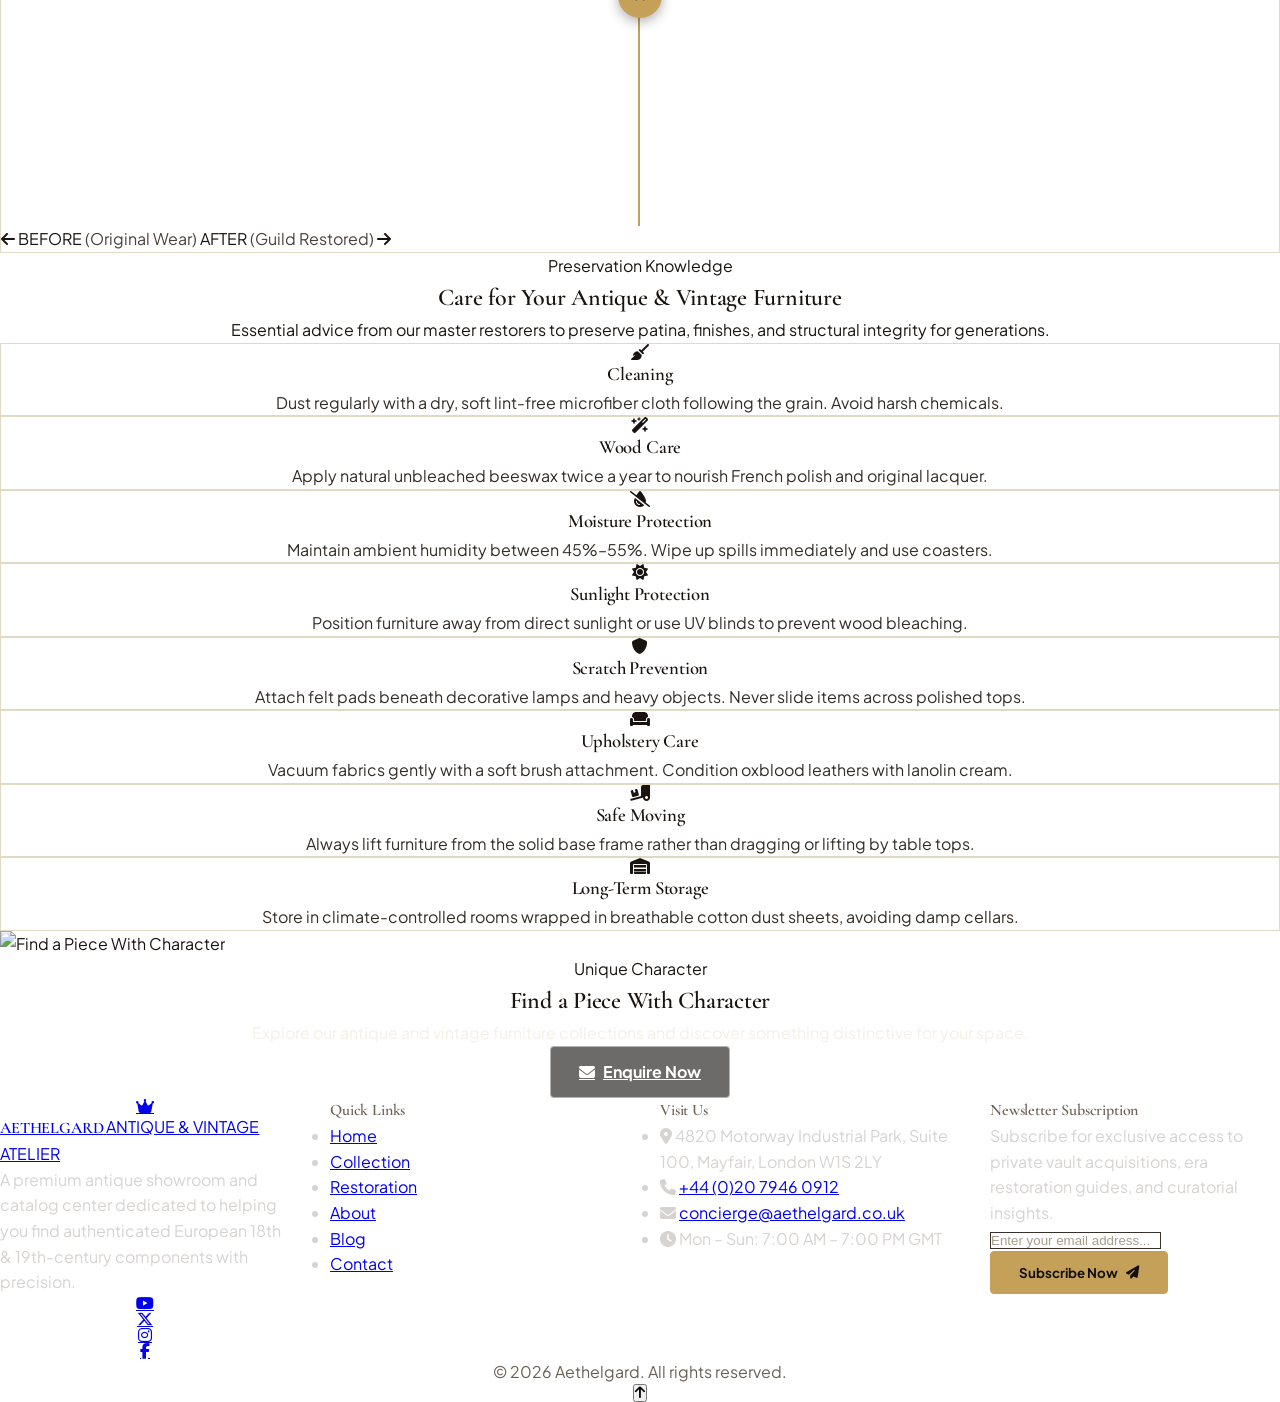
==== commit dc0a3379: "changes" ====
--- a/index.html
+++ b/index.html
@@ -3,7 +3,7 @@
 <head>
   <meta charset="UTF-8">
   <meta name="viewport" content="width=device-width, initial-scale=1.0">
-  <title> Curated Antique & Vintage Furniture Showroom | Aethelgard & Finch</title>
+  <title> Curated Antique & Vintage Furniture Showroom | Aethelgard</title>
   <meta name="description" content="A curated collection of authenticated antique and vintage furniture from Georgian, Victorian, Art Deco, and Mid-Century eras. Expert restoration and provenance verification.">
   
   <!-- Tailwind CSS CDN -->
@@ -59,7 +59,7 @@
           <i class="fa-solid fa-crown text-amber-700 dark:text-amber-500 text-base sm:text-lg"></i>
         </div>
         <div class="min-w-0 text-left">
-          <span class="font-serif text-base sm:text-2xl font-bold tracking-tight text-stone-900 dark:text-stone-100 block leading-none whitespace-nowrap">AETHELGARD & FINCH</span>
+          <span class="font-serif text-base sm:text-2xl font-bold tracking-tight text-stone-900 dark:text-stone-100 block leading-none whitespace-nowrap">AETHELGARD</span>
           <span class="text-[8px] sm:text-[10px] tracking-[0.12em] sm:tracking-[0.25em] text-amber-800 dark:text-amber-500 uppercase font-semibold block mt-0.5 sm:mt-1 whitespace-nowrap">ANTIQUE & VINTAGE ATELIER</span>
         </div>
       </a>
@@ -97,10 +97,10 @@
 
       <!-- Action Buttons in Sticky Navbar (Visible on Desktop) -->
       <div class="flex items-center gap-1.5 sm:gap-3 shrink-0">
-        <button class="rtl-toggle-btn hidden lg:flex w-8 h-8 rounded-full bg-stone-200/80 dark:bg-stone-800 text-stone-700 dark:text-stone-300 hover:text-amber-700 dark:hover:text-amber-400 hover:bg-amber-700/10 dark:hover:bg-amber-500/10 transition-all items-center justify-center cursor-pointer shadow-sm" title="Toggle RTL / LTR Layout" aria-label="Toggle RTL / LTR Layout">
+        <button class="rtl-toggle-btn flex w-8 h-8 rounded-full bg-stone-200/80 dark:bg-stone-800 text-stone-700 dark:text-stone-300 hover:text-amber-700 dark:hover:text-amber-400 hover:bg-amber-700/10 dark:hover:bg-amber-500/10 transition-all items-center justify-center cursor-pointer shadow-sm" title="Toggle RTL / LTR Layout" aria-label="Toggle RTL / LTR Layout">
           <i class="fa-solid fa-right-left text-xs"></i>
         </button>
-        <button class="theme-toggle-btn hidden lg:flex w-8 h-8 rounded-full bg-stone-200/80 dark:bg-stone-800 text-stone-700 dark:text-stone-300 hover:text-amber-700 dark:hover:text-amber-400 hover:bg-amber-700/10 dark:hover:bg-amber-500/10 transition-all items-center justify-center cursor-pointer shadow-sm" title="Toggle Light / Dark Mode" aria-label="Toggle Light / Dark Mode">
+        <button class="theme-toggle-btn flex w-8 h-8 rounded-full bg-stone-200/80 dark:bg-stone-800 text-stone-700 dark:text-stone-300 hover:text-amber-700 dark:hover:text-amber-400 hover:bg-amber-700/10 dark:hover:bg-amber-500/10 transition-all items-center justify-center cursor-pointer shadow-sm" title="Toggle Light / Dark Mode" aria-label="Toggle Light / Dark Mode">
           <i class="fa-solid fa-moon text-amber-400 text-xs"></i>
         </button>
 
@@ -110,9 +110,8 @@
         </a>
 
         <!-- Mobile Menu Toggle -->
-        <button id="mobile-menu-btn" class="lg:hidden flex items-center gap-1.5 px-3 py-1.5 rounded-lg bg-stone-200/80 dark:bg-stone-800 text-stone-800 dark:text-stone-200 font-semibold text-xs uppercase tracking-wider hover:bg-amber-700/10 dark:hover:bg-amber-500/10 transition-all cursor-pointer shadow-sm ml-1" title="Open Menu" aria-label="Open Menu">
+        <button id="mobile-menu-btn" class="lg:hidden flex items-center justify-center w-8 h-8 rounded-full bg-stone-200/80 dark:bg-stone-800 text-stone-700 dark:text-stone-300 hover:text-amber-700 dark:hover:text-amber-400 hover:bg-amber-700/10 dark:hover:bg-amber-500/10 transition-all cursor-pointer shadow-sm" title="Open Menu" aria-label="Open Menu">
           <i class="fa-solid fa-bars text-sm"></i>
-          <span>Menu</span>
         </button>
       </div>
 
@@ -184,6 +183,7 @@
           </div>
         </a>
       </div>
+    </div>
     </div>
   </section>
 
@@ -696,7 +696,7 @@
               <i class="fa-solid fa-crown text-amber-500 text-base"></i>
             </div>
             <div class="min-w-0 text-left">
-              <span class="font-serif text-lg font-bold tracking-tight text-white block leading-snug group-hover:text-amber-400 transition-colors">AETHELGARD & FINCH</span>
+              <span class="font-serif text-lg font-bold tracking-tight text-white block leading-snug group-hover:text-amber-400 transition-colors">AETHELGARD</span>
               <span class="text-[9px] tracking-[0.2em] text-amber-500 uppercase font-semibold block mt-0.5 whitespace-nowrap">ANTIQUE & VINTAGE ATELIER</span>
             </div>
           </a>
@@ -779,12 +779,14 @@
 
       <!-- Bottom Sub-Footer Bar -->
       <div class="pt-5 pb-3 flex flex-col sm:flex-row justify-between items-center text-xs text-stone-500 text-center sm:text-left">
-        <p>© 2026 Aethelgard & Finch. All rights reserved.</p>
-      </div>
-
-    </div>
+        <p>© 2026 Aethelgard. All rights reserved.</p>
+      </div>
+
+    </div>
+  </footer>
+
   <!-- Floating Right-Side Sticky Wishlist Button -->
-  <div class="fixed right-4 sm:right-6 top-1/2 -translate-y-1/2 z-40">
+  <div class="wishlist-floating-container fixed right-4 sm:right-6 bottom-20 lg:bottom-auto lg:top-1/2 lg:-translate-y-1/2 z-40">
     <button class="wishlist-drawer-trigger relative w-12 h-12 sm:w-14 sm:h-14 rounded-full bg-amber-600 dark:bg-amber-500 text-stone-950 shadow-2xl flex items-center justify-center hover:scale-110 hover:bg-amber-500 dark:hover:bg-amber-400 transition-all cursor-pointer border-2 border-amber-300 dark:border-amber-400 group" title="View Saved Wishlist" aria-label="View Saved Wishlist">
       <i class="fa-solid fa-heart text-lg sm:text-xl text-stone-950 group-hover:scale-110 transition-transform"></i>
       <span class="wishlist-count-badge absolute -top-1 -right-1 w-5 h-5 sm:w-6 sm:h-6 rounded-full bg-red-600 text-white text-[10px] sm:text-xs font-bold flex items-center justify-center border-2 border-white dark:border-stone-950 hidden shadow-md">0</span>
@@ -824,7 +826,7 @@
             <i class="fa-solid fa-crown text-amber-800 dark:text-amber-500 text-sm"></i>
           </div>
           <div class="text-left shrink-0">
-            <span class="font-serif font-bold text-base block leading-none text-stone-900 dark:text-stone-100 tracking-wide whitespace-nowrap">AETHELGARD & FINCH</span>
+            <span class="font-serif font-bold text-base block leading-none text-stone-900 dark:text-stone-100 tracking-wide whitespace-nowrap">AETHELGARD</span>
             <span class="text-[9px] tracking-[0.18em] text-amber-800 dark:text-amber-500 uppercase font-semibold block mt-1 whitespace-nowrap">ANTIQUE & VINTAGE ATELIER</span>
           </div>
         </div>
@@ -858,20 +860,7 @@
           <a href="contact.html" class="block text-stone-900 dark:text-stone-100 hover:text-amber-800 dark:hover:text-amber-400 transition-colors">Contact</a>
         </div>
 
-        <!-- Atelier Controls Box -->
-        <div class="rounded-xl p-4 bg-[#EFE9DF]/80 dark:bg-stone-800/60 border border-stone-300/60 dark:border-stone-700/50 space-y-3 mt-4">
-          <div class="text-xs font-bold uppercase tracking-wider text-amber-900 dark:text-amber-400 font-sans text-left">ATELIER CONTROLS</div>
-          <div class="grid grid-cols-2 gap-3">
-            <button class="theme-toggle-btn flex items-center justify-center gap-2 py-2.5 px-3 rounded-lg bg-white dark:bg-stone-900 border border-stone-300/80 dark:border-stone-700 text-stone-900 dark:text-stone-100 text-xs font-bold font-sans hover:border-amber-600 transition-all shadow-sm cursor-pointer" title="Toggle Light / Dark Mode" aria-label="Toggle Light / Dark Mode">
-              <i class="fa-solid fa-moon text-amber-500 text-sm"></i>
-              <span>Theme</span>
-            </button>
-            <button class="rtl-toggle-btn flex items-center justify-center gap-2 py-2.5 px-3 rounded-lg bg-white dark:bg-stone-900 border border-stone-300/80 dark:border-stone-700 text-stone-900 dark:text-stone-100 text-xs font-bold font-sans hover:border-amber-600 transition-all shadow-sm cursor-pointer" title="Toggle RTL / LTR Layout" aria-label="Toggle RTL / LTR Layout">
-              <i class="fa-solid fa-right-left text-amber-600 text-sm"></i>
-              <span>RTL Layout</span>
-            </button>
-          </div>
-        </div>
+
 
       </nav>
 
@@ -887,11 +876,6 @@
         </div>
       </div>
     </div>
-  </div>
-  </div>
-  </div>
-  </div>
-  </div>
   </div>
 
   <!-- Global Quick View Modal -->
--- a/assets/css/styles.css
+++ b/assets/css/styles.css
@@ -420,25 +420,139 @@
   box-shadow: 0 4px 20px rgba(0, 0, 0, 0.5) !important;
 }
 
-/* Unified Desktop Header Navigation - Constant font size without jumps at 1024px, 1140px, 1280px */
+/* Unified Desktop Header Navigation - Constant font size without jumps */
 @media (min-width: 1024px) {
-  .header-sticky nav {
+  .header-sticky nav,
+  header nav {
     font-size: 0.8125rem !important; /* Constant 13px font size across all desktop widths */
   }
-}
-
-@media (min-width: 1024px) and (max-width: 1200px) {
-  .header-sticky nav {
-    gap: 0.75rem !important; /* 12px gap for mid-desktop screens */
-  }
-  .header-sticky .brand-logo-container span.font-serif {
-    font-size: 1.25rem !important;
-  }
-  .header-sticky a.btn-heritage-gold {
-    padding: 0.5rem 0.75rem !important;
-    font-size: 0.75rem !important;
+  .header-sticky #mobile-menu-btn,
+  header #mobile-menu-btn {
+    display: none !important;
+  }
+}
+
+/* Optimized Desktop Header Layout (1024px - 1280px) - Eliminates Nav Congestion */
+@media (min-width: 1024px) and (max-width: 1280px) {
+  /* 1. Reduce side padding on header container to maximize available width */
+  .header-sticky > div,
+  header > div {
+    padding-left: 0.75rem !important;
+    padding-right: 0.75rem !important;
+    gap: 0.65rem !important;
+  }
+
+  /* 2. Compact logo to give ample breathing room to navigation */
+  .header-sticky .brand-logo-container,
+  header .brand-logo-container {
+    gap: 0.5rem !important;
+    flex-shrink: 0 !important;
+    z-index: 10;
+  }
+  .header-sticky .brand-logo-container .rounded-full,
+  header .brand-logo-container .rounded-full {
+    width: 2rem !important;
+    height: 2rem !important;
+    min-width: 2rem !important;
+  }
+  .header-sticky .brand-logo-container .rounded-full i,
+  header .brand-logo-container .rounded-full i {
+    font-size: 0.85rem !important;
+  }
+  .header-sticky .brand-logo-container span.font-serif,
+  header .brand-logo-container span.font-serif {
+    font-size: 1.15rem !important;
+    line-height: 1.1 !important;
+    letter-spacing: -0.01em !important;
+  }
+  .header-sticky .brand-logo-container span.uppercase,
+  header .brand-logo-container span.uppercase {
+    display: none !important; /* Hide long subtitle in congested 1024px-1280px range */
+  }
+
+  /* 3. Spacious Nav Links without congestion */
+  .header-sticky nav,
+  header nav {
+    display: flex !important;
+    gap: 0.85rem !important; /* Generous breathing room between links */
+    font-size: 0.8125rem !important;
+    flex-shrink: 0 !important;
+    position: relative;
+    z-index: 20;
+    justify-content: center !important;
+  }
+  .header-sticky nav a,
+  header nav a {
+    padding: 0.25rem 0.2rem !important;
     white-space: nowrap !important;
+    letter-spacing: 0.01em !important;
+  }
+
+  #home-dropdown-wrapper {
+    position: relative;
+    z-index: 30;
+  }
+  #home-dropdown-wrapper > a {
+    pointer-events: auto !important;
+    cursor: pointer !important;
+  }
+
+  /* 4. Right action buttons container */
+  .header-sticky > div > div.flex.items-center,
+  header > div > div.flex.items-center {
+    gap: 0.75rem !important;
     flex-shrink: 0 !important;
+  }
+}
+
+/* Constant Button Sizes for Header Actions (Always Keep Constant Across All Viewports and Sticky State) */
+.header-sticky .rtl-toggle-btn,
+.header-sticky .theme-toggle-btn,
+.header-sticky #mobile-menu-btn,
+header .rtl-toggle-btn,
+header .theme-toggle-btn,
+header #mobile-menu-btn {
+  width: 2rem !important;          /* w-8 (32px) */
+  height: 2rem !important;         /* h-8 (32px) */
+  min-width: 2rem !important;
+  min-height: 2rem !important;
+  max-width: 2rem !important;
+  max-height: 2rem !important;
+  flex-shrink: 0 !important;
+  padding: 0 !important;
+  box-sizing: border-box !important;
+  border-radius: 9999px !important;
+  align-items: center !important;
+  justify-content: center !important;
+}
+
+.header-sticky a.btn-heritage-gold,
+header a.btn-heritage-gold,
+.header-sticky .btn-heritage-gold,
+header .btn-heritage-gold {
+  padding: 0.625rem 1rem !important;   /* py-2.5 px-4 */
+  font-size: 0.75rem !important;        /* text-xs */
+  line-height: 1rem !important;
+  font-weight: 600 !important;         /* font-semibold */
+  letter-spacing: 0.05em !important;   /* tracking-wider */
+  text-transform: uppercase !important;
+  white-space: nowrap !important;
+  flex-shrink: 0 !important;
+  box-sizing: border-box !important;
+}
+
+/* For narrower desktop (1024px to 1100px) fine-tuning */
+@media (min-width: 1024px) and (max-width: 1100px) {
+  .header-sticky nav,
+  header nav {
+    gap: 0.65rem !important;
+    font-size: 0.78rem !important;
+  }
+  .header-sticky > div,
+  header > div {
+    padding-left: 0.5rem !important;
+    padding-right: 0.5rem !important;
+    gap: 0.5rem !important;
   }
 }
 
@@ -841,6 +955,35 @@
   outline: none;
   border-color: var(--accent-gold);
   box-shadow: 0 0 0 3px var(--accent-gold-light);
+}
+
+/* Date Input Styling & Calendar Picker Indicator */
+input[type="date"] {
+  color-scheme: light;
+}
+
+input[type="date"]::-webkit-calendar-picker-indicator {
+  cursor: pointer;
+  opacity: 0.85;
+  transition: opacity 0.2s ease;
+}
+
+input[type="date"]::-webkit-calendar-picker-indicator:hover {
+  opacity: 1;
+}
+
+/* Dark Mode: Date input calendar picker indicator turns white */
+html.dark input[type="date"] {
+  color-scheme: dark;
+}
+
+html.dark input[type="date"]::-webkit-calendar-picker-indicator {
+  cursor: pointer;
+  opacity: 0.95;
+}
+
+html.dark input[type="date"]::-webkit-calendar-picker-indicator:hover {
+  opacity: 1;
 }
 
 /* Explicit Button Centering Override */
@@ -1849,10 +1992,6 @@
     font-size: 7px !important;
     letter-spacing: 0.1em !important;
   }
-  #mobile-menu-btn {
-    padding: 0.35rem 0.5rem !important;
-    font-size: 11px !important;
-  }
   .px-4 {
     padding-left: 0.5rem !important;
     padding-right: 0.5rem !important;
@@ -1886,15 +2025,17 @@
   }
 }
 
-/* 9. Responsive Navbar Rule: On screens 1024px and below, hide Theme, RTL Icon, and Book a View from the top navbar; show ONLY the Menu button */
-@media (max-width: 1024px) {
+/* 9. Responsive Navbar Rule: On mobile/tablet screens (1023px and below), show RTL, Theme and Hamburger on the top navbar */
+@media (max-width: 1023px) {
+  header > div > div > a[href*="appointment"],
+  .header-sticky > div > div > a[href*="appointment"] {
+    display: none !important;
+  }
   header > div > div > .rtl-toggle-btn,
   header > div > div > .theme-toggle-btn,
-  header > div > div > a[href*="appointment"],
   .header-sticky > div > div > .rtl-toggle-btn,
-  .header-sticky > div > div > .theme-toggle-btn,
-  .header-sticky > div > div > a[href*="appointment"] {
-    display: none !important;
+  .header-sticky > div > div > .theme-toggle-btn {
+    display: flex !important;
   }
   .header-sticky #mobile-menu-btn,
   header #mobile-menu-btn {
@@ -1902,22 +2043,91 @@
   }
 }
 
-/* Ensure mobile menu drawer controls are ALWAYS visible inside the off-canvas menu */
-#mobile-menu-drawer .theme-toggle-btn,
-#mobile-menu-drawer .rtl-toggle-btn {
-  display: flex !important;
-}
-
-#mobile-menu-drawer a[href*="appointment"] {
-  display: flex !important;
-}
-
 /* Utility to hide scrollbar for scrollable containers */
 .no-scrollbar::-webkit-scrollbar {
-  display: none;
+  display: none !important;
+  width: 0 !important;
+  height: 0 !important;
 }
 .no-scrollbar {
-  -ms-overflow-style: none;
-  scrollbar-width: none;
-}
-
+  -ms-overflow-style: none !important;
+  scrollbar-width: none !important;
+}
+
+/* 10. Sticky Floating Wishlist Button Mobile Placement & Alignment */
+.wishlist-floating-container,
+.fixed:has(> .wishlist-drawer-trigger) {
+  position: fixed !important;
+  right: 1rem !important;
+  bottom: 5.25rem !important;
+  top: auto !important;
+  transform: none !important;
+  z-index: 40 !important;
+}
+
+@media (min-width: 640px) {
+  .wishlist-floating-container,
+  .fixed:has(> .wishlist-drawer-trigger) {
+    right: 1.5rem !important;
+    bottom: 5.5rem !important;
+  }
+}
+
+@media (min-width: 1024px) {
+  .wishlist-floating-container,
+  .fixed:has(> .wishlist-drawer-trigger) {
+    top: 50% !important;
+    bottom: auto !important;
+    right: 1.5rem !important;
+    transform: translateY(-50%) !important;
+  }
+}
+
+/* RTL Support for Floating Wishlist Container */
+[dir="rtl"] .wishlist-floating-container,
+[dir="rtl"] .fixed:has(> .wishlist-drawer-trigger) {
+  right: auto !important;
+  left: 1rem !important;
+}
+
+@media (min-width: 640px) {
+  [dir="rtl"] .wishlist-floating-container,
+  [dir="rtl"] .fixed:has(> .wishlist-drawer-trigger) {
+    left: 1.5rem !important;
+  }
+}
+
+/* 11. Mobile Topic Filters Horizontal Track Layout Protection */
+#blog-topic-filters-mobile {
+  min-width: 0 !important;
+  width: 0 !important;
+  flex: 1 1 0% !important;
+  overflow-x: auto !important;
+  display: flex !important;
+}
+
+#blog-topic-scroll-left,
+#blog-topic-scroll-right {
+  flex-shrink: 0 !important;
+  width: 2rem !important;
+  height: 2rem !important;
+  display: flex !important;
+}
+
+@media (min-width: 1024px) {
+  #blog-topic-filters-mobile {
+    width: 100% !important;
+    flex: 1 1 100% !important;
+    flex-wrap: wrap !important;
+    overflow-x: visible !important;
+    gap: 0.625rem !important;
+  }
+  #blog-topic-scroll-left,
+  #blog-topic-scroll-right {
+    display: none !important;
+  }
+}
+
+
+
+
